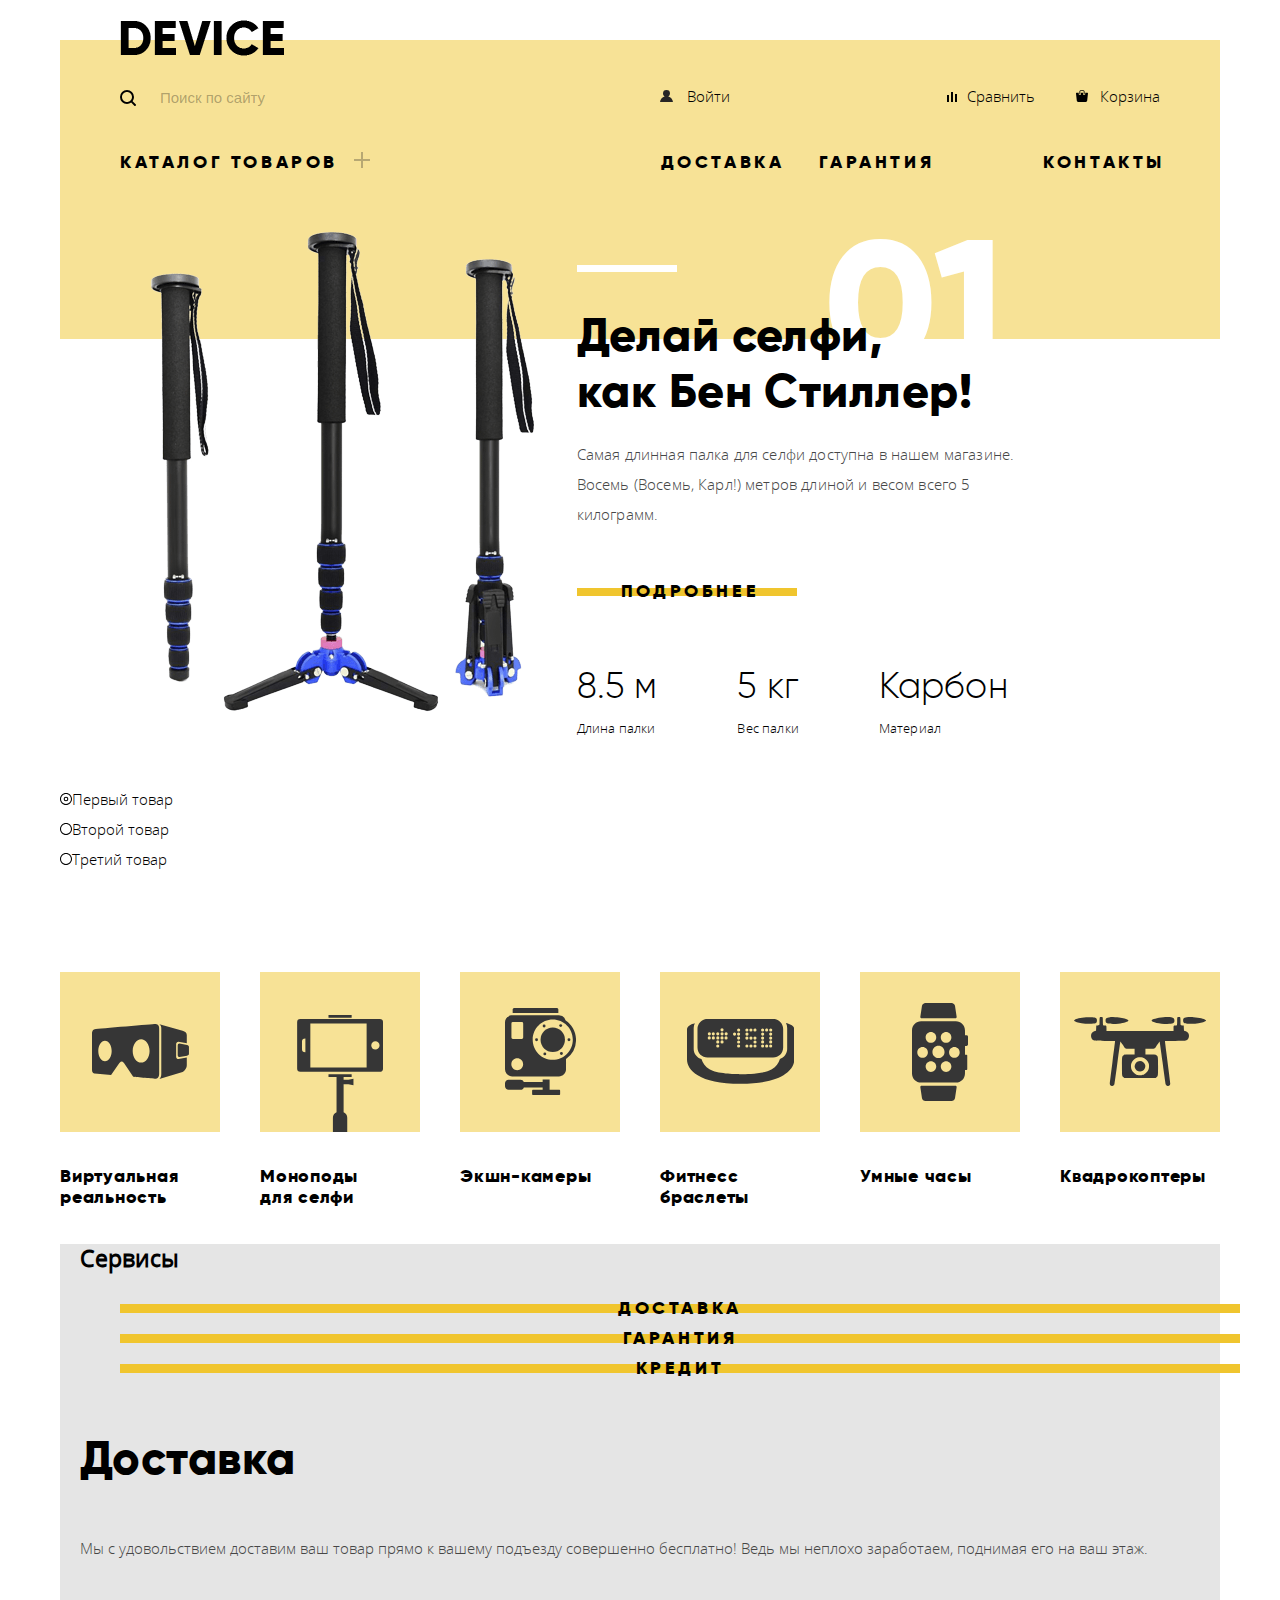
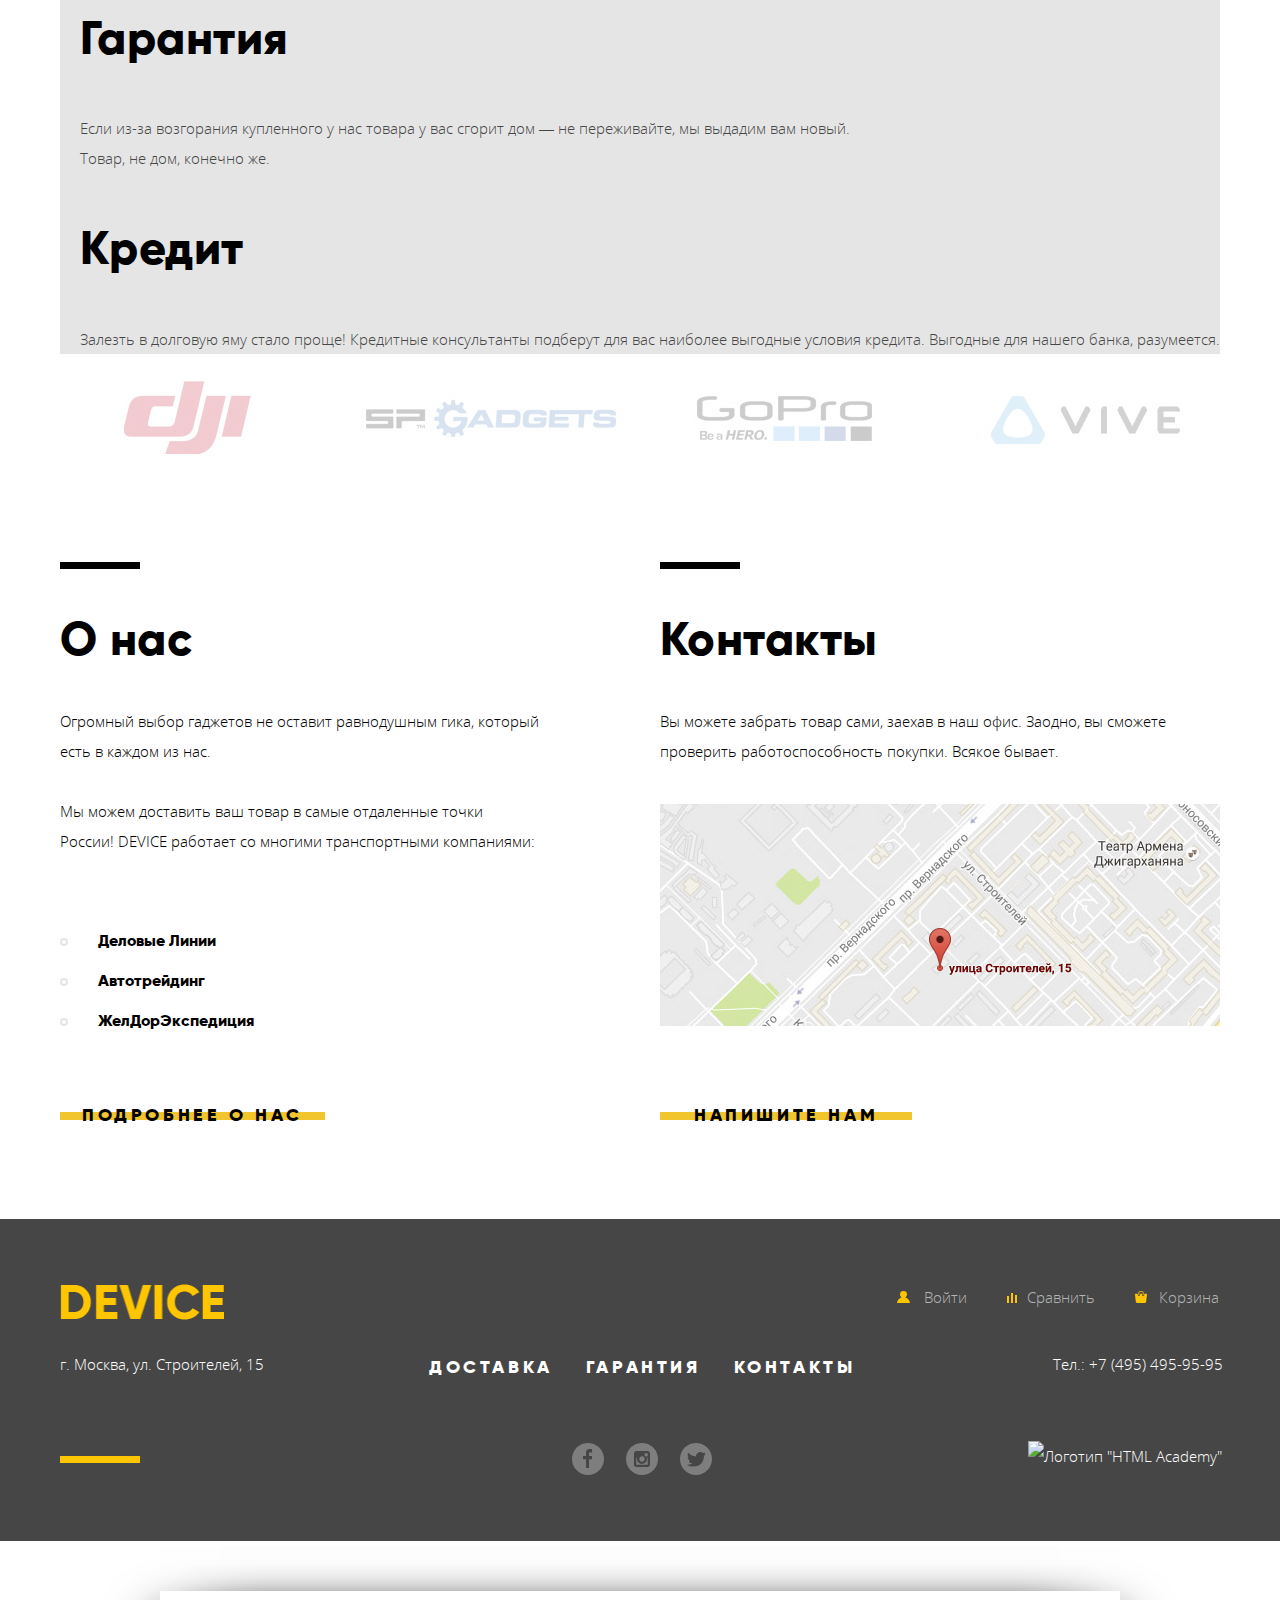
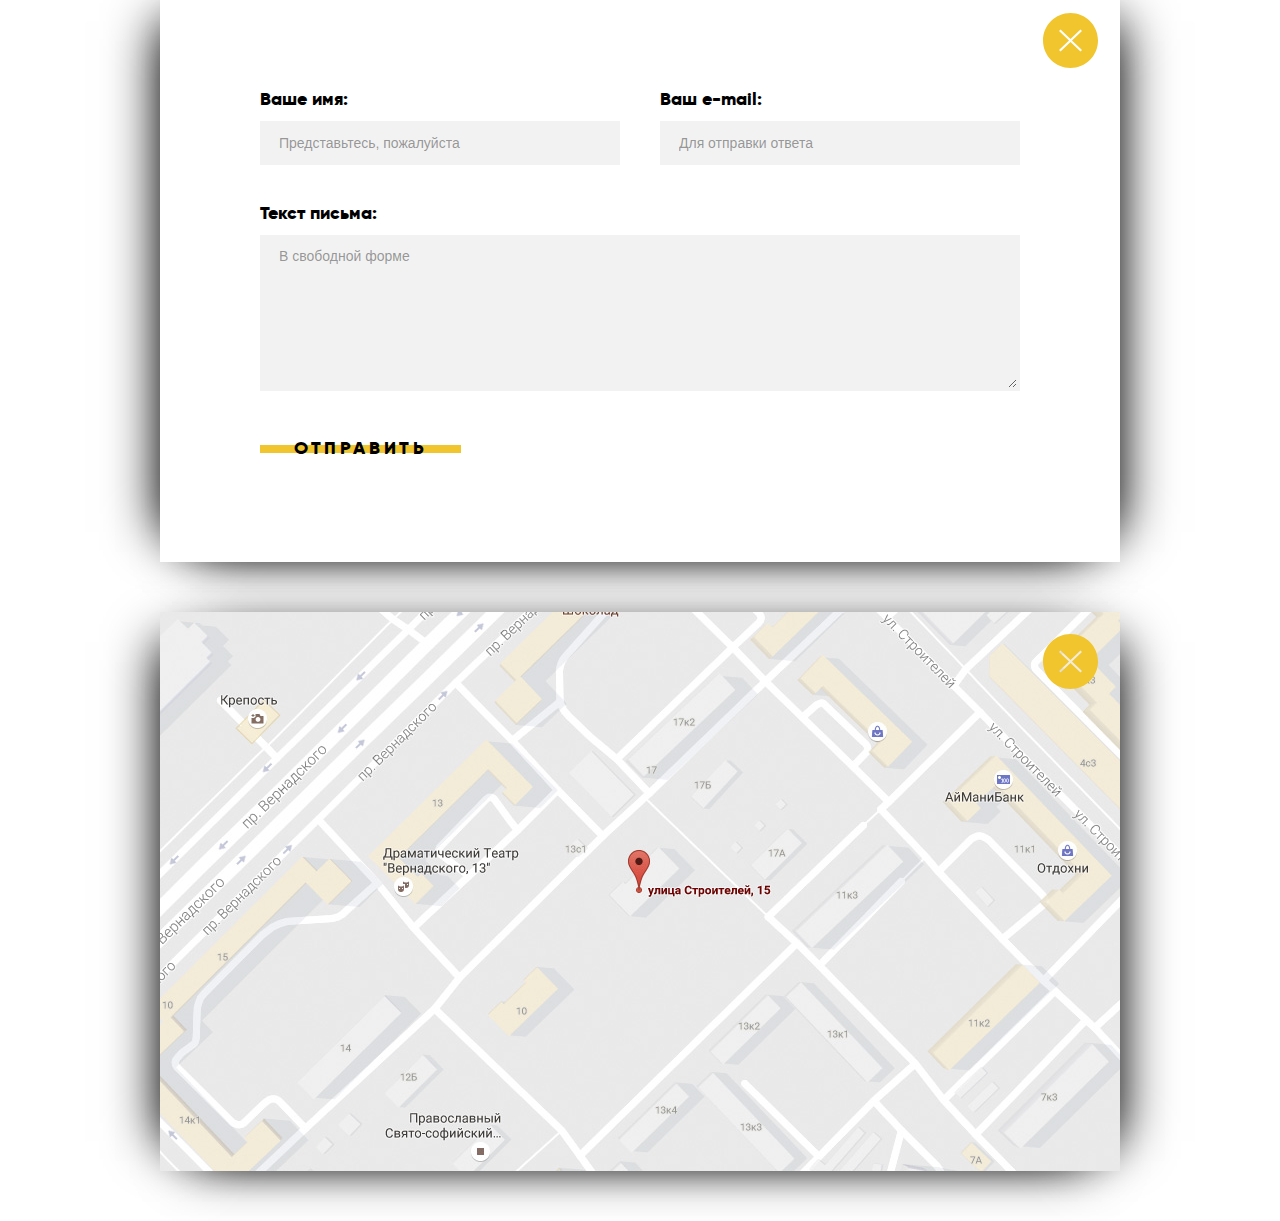
==== index.html @ b7ee0db5 "Мелкие поправки" ====
<!DOCTYPE html>
<html lang="ru">
	<head>
		<meta charset="utf-8">
		<title>Девайс</title>
		<!-- Подключил на время локально в файле css -->

		<!-- <link href="https://fonts.googleapis.com/css?family=Open+Sans:300,400&amp;subset=cyrillic" rel="stylesheet"> -->
		<link rel="stylesheet" href="css/normalize.css">
		<link rel="stylesheet" href="css/style.css">
	</head>
	<body>
		<div class="wrapper">
			<header class="main-header">
				<img class="header-logo" src="img/content/main-logo.png" alt="Логотип магазина Device" width="164" height="36">

				<div class="header-navigation">
					<div class="header-upper-part">
						<form class="site-searching-form">
							<label class="visually-hidden" for="site-searching-field">Поиск по сайту</label>
							<input class="site-searching-field" id="site-searching-field" type="text" name="site-searching" placeholder="Поиск по сайту">	

							<button class="site-searching-btn">
								Найти
							</button>			
						</form>

						<ul class="header-user-navigation">
							<li><a class="log-in" href="#">Войти</a></li>
							<li><a class="compare" href="#">Сравнить</a></li>
							<li><a class="basket" href="#">Корзина</a></li>
						</ul>
					</div>

					<nav class="header-lower-part">
						<ul class="header-menu">
							<li>
								<a class="catalog-btn header-menu-item" href="catalog.html">Каталог товаров</a>

								<div class="header-menu-dropdown">
									<ul>
										<li><a href="#">Виртуальная реальность</a></li>
										<li><a href="catalog.html">Моноподы для селфи</a></li>
										<li><a href="#">Экшн-камеры</a></li>
									</ul>

									<ul>
										<li><a href="#">Фитнес-браслеты</a></li>
										<li><a href="#">Умные часы</a></li>
									</ul>

									<ul>
										<li><a href="#">Квадрокоптеры</a></li>
									</ul>
								</div>
							</li>
							<li class="header-menu-item"><a href="#">Доставка</a></li>
							<li class="header-menu-item"><a href="#">Гарантия</a></li>
							<li class="header-menu-item"><a href="#">Контакты</a></li>
						</ul>
					</nav>						
				</div>
			</header>
		</div>


		<div class="wrapper">
			<main>
				<h1 class="page-title visually-hidden">Интернет-магазин Девайс</h1>

				<section class="recomendation">
					<h2 class="visually-hidden">Рекомендации</h2>
					<div class="slider">
						<input class="visually-hidden" id="slide1" type="radio" name="slide-selector" checked>
						<input class="visually-hidden" id="slide2" type="radio" name="slide-selector">
						<input class="visually-hidden" id="slide3" type="radio" name="slide-selector">

						<ul class="slider-list">
							<li class="slider-item slide1">
								<div class="slider-item-section">
									<img class="slide1-img" src="img/content/slider-1.png" alt="Очень большая селфи-палка" width="384" height="486">
								</div>

								<div class="slider-item-section">
									<div class="slider-num">01</div>

									<h3 class="visually-hidden">Очень большая селфи-палка</h3>

									<div class="slider-item-slogan white-stripe">Делай селфи,<br>
									как Бен Стиллер!</div>

									<section class="slider-description">
										<h4 class="visually-hidden">Описание товара</h4>

										<p>Самая длинная палка для селфи доступна в нашем магазине.<br>Восемь (Восемь, Карл!) метров длиной и весом всего 5 килограмм.</p>
									</section>

									<a class="btn more-information-btn" href="#"><span>Подробнее</span></a>

									<ul class="slider-item-features">
										<li class="slider-item-features-item">
											<span class="feature-value">8.5 м</span>
											<span class="feature-name">Длина палки</span>
										</li>

										<li class="slider-item-features-item">
											<span class="feature-value">5 кг</span>
											<span class="feature-name">Вес палки</span>						
										</li>

										<li class="slider-item-features-item">
											<span class="feature-value">Карбон</span>
											<span class="feature-name">Материал</span>					
										</li>
									</ul>
								</div>
							</li>

							<li class="slider-item slide2">
								<div class="slider-item-section">
									<img class="slide2-img" src="img/content/slider-2.png" alt="Умные часы" width="345" height="485">
								</div>

								<div class="slider-item-section">
									<div class="slider-num">02</div>

									<h3 class="visually-hidden">Умные часы</h3>

									<div class="slider-item-slogan white-stripe">
										Худеем<br>правильно!
									</div>

									<section class="slider-description">
										<h4 class="visually-hidden">Описание товара</h4>

										<p>Мотивирующие фитнес-браслеты помогут найти в себе силы не пропускать занятия и соблюдать диету.</p>
									</section>

									<a class="btn more-information-btn" href="#"><span>Подробнее</span></a>

									<ul class="slider-item-features">
										<li class="slider-item-features-item">
											<span class="feature-value">48 часов</span>
											<span class="feature-name">Без подзарядки</span>
										</li>
									</ul>
								</div>
							</li>

							<li class="slider-item slide3">
								<div class="slider-item-section">
									<img class="slide3-img" src="img/content/slider-3.png" alt="Коптер" width="526" height="334">
								</div>

								<div class="slider-item-section">
									<div class="slider-num">03</div>

									<h3 class="visually-hidden">Коптер</h3>

									<div class="slider-item-slogan white-stripe">
										Порхает как бабочка,<br>
										жалит как пчела!
									</div>

									<section class="slider-description">
										<h4 class="visually-hidden">Описание товара</h4>

										<p>Этот обычный, на первый взгляд, квадрокоптер оснащен мощным лазером, замаскированным под стандартную камеру.</p>
									</section>

									<a class="btn more-information-btn" href="#"><span>Подробнее</span></a>

									<ul class="slider-item-features">
										<li class="slider-item-features-item">
											<span class="feature-value">800 м</span>
											<span class="feature-name">Дальность полёта</span>
										</li>

										<li class="slider-item-features-item">
											<span class="feature-value">50 м</span>
											<span class="feature-name">Радиус поражения</span>
										</li>
									</ul>
								</div>
							</li>
						</ul>

						<ul class="slider-controls">
							<li>
								<label class="slide-btn slide1-btn" for="slide1">Первый товар</label>
							</li>

							<li>
								<label class="slide-btn slide2-btn" for="slide2">Второй товар</label>
							</li>

							<li>
								<label class="slide-btn slide3-btn" for="slide3">Третий товар</label>
							</li>
						</ul>
					</div>
				</section>

				<section class="goods-categories">
					<h2 class="visually-hidden">Популярные категории товаров</h2>

					<ul class="goods-categories-list">
						<li class="goods-categories-item">
							<a href="#">
								<h3 class="goods-categories-title">Виртуальная реальность</h3>
							</a>						
						</li>

						<li class="goods-categories-item">
							<a href="#">
								<h3 class="goods-categories-title">Моноподы<br> для селфи</h3>
							</a>
						</li>

						<li class="goods-categories-item">
							<a href="#">
								<h3 class="goods-categories-title">Экшн-камеры</h3>
							</a>
						</li>

						<li class="goods-categories-item">
							<a href="#">
								<h3 class="goods-categories-title">Фитнесc браслеты</h3>
							</a>						
						</li>

						<li class="goods-categories-item">
							<a href="#">
								<h3 class="goods-categories-title">Умные часы</h3>
							</a>						
						</li>

						<li class="goods-categories-item">
							<a href="#">
								<h3 class="goods-categories-title">Квадрокоптеры</h3>
							</a>
						</li>
					</ul>
				</section>

				<section class="service-tabs">
					<div class="wrapper">
						<h2 class="visibility-hidden">Сервисы</h2>

						<div class="service-tabs-item">
							<ul class="services-list">
								<li class="services-item">
									<button class="services-btn" type="button">
										<span>Доставка</span>
									</button>
								</li>

								<li class="services-item">
									<button class="services-btn" type="button">
										<span>Гарантия</span>
									</button>
								</li>

								<li class="services-item">
									<button class="services-btn" type="button">
										<span>Кредит</span>
									</button>
								</li>
							</ul>
						</div>

						<div class="service-tabs-item">
							<section class="service-delivering">
								<h3 class="service-title">Доставка</h3>

								<div class="services-description">
									<p>Мы с удовольствием доставим ваш товар прямо к вашему подъезду совершенно бесплатно! Ведь мы неплохо заработаем, поднимая его на ваш этаж.</p>
								</div>						
							</section>

							<section class="service-delivering">
								<h3 class="service-title">Гарантия</h3>

								<div class="services-description">
									<p>Если из-за возгорания купленного у нас товара у вас сгорит дом — не переживайте, мы выдадим вам новый.<br>Товар, не дом, конечно же.</p>
								</div>						
							</section>

							<section class="service-delivering">
								<h3 class="service-title">Кредит</h3>

								<p class="services-description">
									Залезть в долговую яму стало проще! Кредитные консультанты подберут для вас наиболее выгодные условия кредита. Выгодные для нашего банка, разумеется.
								</p>
							</section>
						</div>
					</div>
				</section>

				<section class="logotypes">
					<h2 class="visually-hidden">Логотипы</h2>

					<ul class="logotypes-list">
						<li class="logotypes-item">
							<img src="img/content/logo-1.jpg" alt="Логотип компании 'DJI'" width="260" height="100">
						</li>

						<li class="logotypes-item">
							<img src="img/content/logo-2.jpg" alt="Логотип компании 'SP Gadgets'" width="260" height="100">
						</li>

						<li class="logotypes-item">
							<img src="img/content/logo-3.jpg" alt="Логотип компании 'GoPro'" width="260" height="100">
						</li>

						<li class="logotypes-item">
							<img src="img/content/logo-4.jpg" alt="Логотип компании 'Vive'" width="260" height="100">
						</li>
					</ul>
				</section>

				<div class="information-section-wrapper">
					<section class="about-us">
						<h2>О нас</h2>

						<div class="information-section-description about-us-description">
							<p>Огромный выбор гаджетов не оставит равнодушным гика, который есть в каждом из нас.</p>

							<p>Мы можем доставить ваш товар в самые отдаленные точки России! DEVICE работает со многими транспортными компаниями:</p>
						</div>

						<ul class="fellows">
							<li>Деловые Линии</li>
							<li>Автотрейдинг</li>
							<li>ЖелДорЭкспедиция</li>
						</ul>

						<a href="#" class="btn about-us-btn"><span>Подробнее о нас</span></a>
					</section>

					<section class="contacts">
						<h2>Контакты</h2>

						<div class="information-section-description contacts-description">
							<p>Вы можете забрать товар сами, заехав в наш офис. Заодно, вы сможете проверить работоспособность покупки. Всякое бывает.</p>
						</div>

						<button class="map-btn" type="button"><img src="img/content/small-map.jpg" alt="Расположение офиса &#34;Девайс&#34; на карте: улица строителей, 15" width="560" height="222"></button>

						<button class="btn write-us-btn" type="button"><span>Напишите нам</span></button>
					</section>
				</div>					
			</main>
		</div>

		<footer class="main-footer">
			<div class="wrapper">
				<div class="main-footer-wrapper">
					<div class="footer-item">
						<img class="footer-logo" src="img/content/footer-logo.png" alt="Логотип магазина Device" width="164" height="36">

						<address class="footer-address">г. Москва, ул. Строителей, 15</address>
					</div>

					<div class="footer-item">
						<ul class="footer-services-list">
							<li class="footer-services-item">
								<a href="#">Доставка</a>
							</li>

							<li class="footer-services-item">
								<a href="#">Гарантия</a>
							</li>

							<li class="footer-services-item">
								<a href="#">Контакты</a>
							</li>
						</ul>

						<ul class="social-icons-list">
							<li class="social-icons-item">
								<a class="social-icon fb-icon" href="#"><span class="visually-hidden">facebook</span></a>								
							</li>

							<li class="social-icons-item">
								<a class="social-icon inst-icon" href="#"><span class="visually-hidden">Instagram</span></a>
							</li>

							<li class="social-icons-item">
								<a class="social-icon tw-icon" href="#"><span class="visually-hidden">Twitter</span></a>
							</li>
						</ul>		
					</div>

					<div class="footer-item">
						<ul class="footer-user-navigation">
							<li><a class="log-in-footer" href="#">Войти</a></li>
							<li><a class="compare-footer" href="#">Сравнить</a></li>
							<li><a class="basket-footer" href="#">Корзина</a></li>
						</ul>

						<div class="footer-phone-number">
							Тел.: <a href="tel:+74954959595">+7 (495) 495-95-95</a>
						</div>

						<div class="academy-logo-container">
							<a class="academy-logo" href="https://htmlacademy.ru/intensive/htmlcss" target="_blank"><img src="img/content/logo-html.svg" alt="Логотип &#34;HTML Academy&#34;"></a>
						</div>
					</div>
				</div>					
			</div>
		</footer>

		<div class="modal-write-us">
			<h2 class="visually-hidden">Форма обратной связи</h2>

			<form class="write-us-form" action="#" method="post">
				<div class="form-row">
					<div class="form-item">
						<label for="name-field">Ваше имя:</label>
						<input id="name-field" type="text" name="name" placeholder="Представьтесь, пожалуйста">
					</div>

					<div class="form-item">
						<label for="email-field">Ваш e-mail:</label>
						<input id="email-field" type="email" name="email" placeholder="Для отправки ответа" required>
					</div>
				</div>
					
				<div class="form-row form-item">
					<label for="lettet-text-field">Текст письма:</label>
					<textarea id="lettet-text-field" name="text" required placeholder="В свободной форме"></textarea>
				</div>
					
				<div class="form-row">
					<button class="btn write-us-btn" type="submit"><span>Отправить</span></button>
				</div>								
			</form>

			<button class="modal-close" type="button"><span class="visually-hidden">close</span></button>
		</div>

		<div class="modal-map">
			<h2 class="visually-hidden">Карта</h2>
			<img src="img/content/big-map.jpg" alt="Адрес расположения офиса &#34;Девайс&#34;: улица Строителей, 15." width="960" height="559">
			<button class="modal-close" type="button"><span class="visually-hidden">close</span></button>
		</div>
	</body>
</html>
---- css/style.css ----
@font-face {
	font-family: Gilroy;
	font-style: normal;
	font-weight: 800;
	src: local("Gilroy"),
		 url(../fonts/gilroyextrabold.woff) format("woff"),
		 url(../fonts/gilroyextrabold.woff2) format("woff2");
}

@font-face {
	font-family: Gilroy;
	font-style: normal;
	font-weight: 100;
	src: local("Gilroy"),
		 url(../fonts/gilroylight.woff) format("woff"),
		 url(../fonts/gilroylight.woff2) format("woff2");
}

/*Подключил, пока на море, из за плохого интернета*/

@font-face {
	font-family: "Open Sans";
	font-style: normal;
	font-weight: 100;
	src: local("Open Sans"),
		 url(../fonts/opensanslight.woff) format("woff"),
		 url(../fonts/opensanslight.woff2) format("woff2");
}

@font-face {
	font-family: "Open Sans";
	font-style: normal;
	font-weight: 400;
	src: local("Open Sans"),
		 url(../fonts/opensans.woff) format("woff"),
		 url(../fonts/opensans.woff2) format("woff2");
}

*, *::before, *::after {
	box-sizing: inherit;
}

html {
	box-sizing: border-box;
}

body {
	font-size: 15px;
	line-height: 30px;
	color: #000;
	background-color: #fff;
	font-family: "Open Sans", sans-serif;
	font-weight: 100;
}

img {
	max-width: 100%;
	height: auto;
}

a {
	color: inherit;
	text-decoration: none;
}

.visually-hidden {
	position: absolute;
	overflow: hidden;
	clip: rect(0 0 0 0);
	height: 1px;
	width: 1px;
	margin: -1px;
	padding: 0;
	border: 0;
}

.wrapper {
	width: 1200px;
	padding: 0 20px;
	margin: 0 auto;
}

.heading-wrapper {
	width: 1200px;
	padding: 0 80px;
	margin: 0 auto;
}

.main-header {
	position: relative;
	padding: 0 60px;
	line-height: 36px;
	margin-bottom: 60px;
	background-color: #f7e296;
	padding-bottom: 165px;
	margin-top: 40px;
}

.inner-page-header {
	padding-bottom: 50px;
	margin-bottom: 48px;
}

.header-logo {
	margin-bottom: 10px;
	margin-top: -20px;
}

.header-upper-part {
	display: flex;
	margin-bottom: 32px;
}

.logo:hover,
.header-menu a:hover,
.footer-services-list a:hover {
	opacity: 0.6;
}

.logo:active,
.header-menu a:active,
.footer-services-list a:active {
	opacity: 0.3;
}


.header-user-navigation .log-out {
	opacity: 0.3;
}

.site-searching-form {
	display: flex;
}

.site-searching-field {
	background-color: transparent;
	background-image: url(../img/search.svg);
	background-repeat: no-repeat;
	background-position: 0 50%;
	border: none;
	border-bottom: 2px solid transparent;
	width: 356px;
	padding-left: 40px;
	line-height: 36px;
}

.site-searching-field::placeholder {
	color: rgba(0, 0, 0, 0.3);
}

.site-searching-field:hover::placeholder {
	color: rgba(0, 0, 0, 0.6);
}

.site-searching-field:focus {
	border-bottom-color: #000;
	outline: none;
}

.site-searching-field:focus::placeholder {
	color: rgba(0, 0, 0, 1);
}

.site-searching-btn {
	background-color: transparent;
	color: #000;
	border: 2px solid #000;
	outline: none;
	line-height: 36px;
	visibility: hidden;
}

.site-searching-field:focus + .site-searching-btn {
	visibility: visible;
}

.site-searching-btn:hover,
.site-searching-btn:focus {
	background-color: #000;
	color: #fff;
}

.site-searching-btn:active {
	color: rgba(255, 255, 255, 0.3);
}

.header-user-navigation {
	display: flex;
	justify-content: flex-end;
	margin: 0;
	padding: 0;
	width: 100%;
	list-style: none;
}

.header-user-navigation li:nth-last-of-type(1) {
	margin-left: 41px;
}

.header-user-navigation li:nth-last-of-type(2) {
	margin-left: auto;
}

.header-user-navigation li:nth-of-type(1) {
	margin-left: 125px;
}

.log-in::before,
.user-profile::before {
	content: url(../img/user.svg);
	margin-right: 14px;
}

.log-out {
	margin-left: 20px;
}

.compare::before {
	content: url(../img/compare.svg);
	margin-right: 10px;
}

.basket::before {
	content: url(../img/cart.svg);
	margin-right: 12px;
}

.header-user-navigation a:hover {
	color: rgba(0, 0, 0, 0.6);
}

.header-user-navigation a:active {
	color: rgba(0, 0, 0, 0.3);
}

.header-user-navigation a:hover::before {
	opacity: 0.8;
}

.header-user-navigation a:active::before {
	opacity: 0.3;
}

.header-menu {
	display: flex;
	font-family: Gilroy, sans-serif;
	font-size: 18px;
	font-weight: 800;
	line-height: 1.2;
	margin: 0;
	padding: 0;
	list-style: none;
}

.header-menu-item {
	text-transform: uppercase;
	letter-spacing: 0.2em;
}

.header-menu-item:hover {
	color: rgba(0, 0, 0, 0.6);
}

.header-menu-item:active {
	color: rgba(0, 0, 0, 0.3);
}

.white-stripe::before {
	content: "";
	display: block;
	position: absolute;
	width: 100px;
	height: 7px;
	background-color: #fff;
	top: -42px;
}

.catalog-btn::after {
	display: inline-block;
	content: url(../img/plus.svg);
	margin-left: 16px;
	opacity: 0.3;
}

.header-menu-dropdown {
	position: absolute;
    padding-top: 23px;
    padding-bottom: 35px;
    left: 0;
    right: 0;
	z-index: 1;
	display: flex;
	font-family: "Open Sans", sans-serif;
	font-size: 15px;
	line-height: 36px;
	letter-spacing: 0.01em;
	font-weight: 100;
	visibility: hidden;
	opacity: 0;
	transition: .5s;
	background-color: #f7e296;
	padding-left: 60px;
}

.header-menu li:hover > .header-menu-dropdown {
	visibility: visible;
	opacity: 1;
	transition: .5s;
}

.header-menu-dropdown:hover {
	visibility: visible;
}

.header-menu-dropdown ul {
	list-style: none;
	padding: 0;
	margin: 0;
}

.header-menu-dropdown ul {
	max-width: 200px;
	margin-right: 60px;
}

.header-menu > li:nth-last-of-type(1) {
	margin-left: 109px;
	margin-right: -5px;
}

.header-menu > li:nth-last-of-type(2) {
	margin-left: 35px;
}

.header-menu > li:nth-last-of-type(3) {
	margin-left: auto;
}

.page-title {
	font-family: Gilroy, sans-serif;
	font-weight: 800;
	font-size: 47px;
	letter-spacing: 0.01em;
	margin-bottom: 26px;
}

.breadcrumbs {
	display: flex;
	list-style: none;
	padding: 0;
	margin: 0;
	font-size: 14px;
	line-height: 36px;
	color: #000;
}

.breadcrumbs li:nth-of-type(n+2) {
	margin-left: 15px;
}

.breadcrumbs li:nth-of-type(n+2)::before {
	content: url(../img/nav-arrow.svg);
	margin-right: 20px;
}

.breadcrumbs a {
	color: rgba(0, 0, 0, 0.3);
}

.breadcrumbs-current {	
	color: rgba(0, 0, 0, 0.3);
}

.breadcrumbs a:hover {
	color: rgba(0, 0, 0, 0.6);
}

.breadcrumbs a:active {
	color: rgba(0, 0, 0, 0.1);
}

.slider-list {
	position: relative;
	height: 550px;
	list-style: none;
	padding: 0;
	margin: 0;
	margin-top: -165px;
}

.slider-item {
	display: flex;
	position: absolute;
	opacity: 0;
}

.slider-controls {
	list-style: none;
	padding: 0;
	margin: 0;
}

.slide-btn {
	cursor: pointer;
}

.slide-btn::before {
	content: "";
	display: inline-block;
	width: 12px;
	height: 12px;
	background-image: url(../img/slider-button-empty.svg);
	background-repeat: no-repeat;
	background-size: 100%;
}

#slide1:checked ~ .slider-controls .slide1-btn::before,
#slide2:checked ~ .slider-controls .slide2-btn::before,
#slide3:checked ~ .slider-controls .slide3-btn::before {
	background-image: url(../img/slider-button.svg);	
}


#slide1:checked ~ .slider-list .slide1,
#slide2:checked ~ .slider-list .slide2,
#slide3:checked ~ .slider-list .slide3 {
	opacity: 1;
}

.slider-item-section {
	width: 50%;
}

.slider-item-section:last-child {
	position: relative;
	padding: 0 20px;
}

.slide1-img {
	margin-top: -6px;
	margin-left: 90px;
}

.slide2-img {
	margin-top: 6px;
	margin-left: 120px;
}

.slide3-img {
	margin-top: 60px;
	margin-left: 32px;
}

.slider-num {
	position: absolute;
	top: -20px;
	right: 48px;
	font-family: Gilroy, sans-serif;
	font-size: 179.2px;
	color: #fff;
	font-weight: 800;
	line-height: 179.2px;
}

.slider-item-slogan {
	position: relative;
	font-family: Gilroy, sans-serif;
	font-size: 47px;
	font-weight: 800;
	line-height: 1.2;
	letter-spacing: 0.01em;
	margin-top: 73px;
	margin-bottom: 20px;
}

.slider-description {
	color: #464646;
	letter-spacing: 0.01em;
	margin-bottom: 40px;
}

.btn {
	position: relative;
	display: inline-block;
	font-family: Gilroy, sans-serif;
	font-weight: 800;
	font-size: 18px;
	/*width: 100%;*/
	line-height: 1.2;
	letter-spacing: 0.2em;
	text-transform: uppercase;
 	padding: 12px 44px;

 	border: none;
 	background-color: transparent;
 	outline: none;
}

.btn span {
	position: relative;
	z-index: 1;
}

.btn::before {
	content: " ";
	position: absolute;
	left: 0;
	right: 0;
	top: 19px;
	bottom: 19px;
	background-color: #f0c52e;
	transition: all 0.5s;
}

.btn:hover::before,
.btn:focus::before {
	top: 0;
	bottom: 0;
	transition: all 0.5s;
}

.btn:active {
	color: rgba(0, 0, 0, 0.3);
}

.more-information-btn {
	margin-bottom: 50px;
	width: 220px;
}

.slider-item-features {
	display: flex;
	list-style: none;
	margin-top: 70px;
	padding: 0;
	margin: 0;
}

.slider-item-features-item {
	display: flex;
	flex-direction: column;
	letter-spacing: 0.01em;
	margin-right: 80px;
}

.slide3 .slider-item-features-item {
	margin-right: 45px;
}

.slider-item-features-item:last-child {
	margin-right: 0;
}

.feature-value {
	font-family: Gilroy, sans-serif;
	font-size: 36px;
	line-height: 1.2;
	margin-bottom: 10px;
}

.feature-name {
	font-size: 13px;
	line-height: 20px;
}

.goods-categories-list {
	display: flex;
	justify-content: space-between;
	list-style: none;
	padding: 0;
	margin: 0;
	margin-top: 98px;
	font-family: Gilroy, sans-serif;
	line-height: 1.2;
	font-weight: 800;

}

.goods-categories-item {
	position: relative;
	width: 160px;
	letter-spacing: 0.05em;
}

.goods-categories-item a {
	display: block;
}

.goods-categories-item:nth-child(1) a::before {background-image: url(../img/popular-1.svg);}
.goods-categories-item:nth-child(2) a::before {background-image: url(../img/popular-2.svg);}
.goods-categories-item:nth-child(3) a::before {background-image: url(../img/popular-3.svg);}
.goods-categories-item:nth-child(4) a::before {background-image: url(../img/popular-4.svg);}
.goods-categories-item:nth-child(5) a::before {background-image: url(../img/popular-5.svg);}
.goods-categories-item:nth-child(6) a::before {background-image: url(../img/popular-6.svg);}

.goods-categories-item a::before {
	content: "";
	display: block;
	width: 160px;
	height: 160px;
	background-color: rgba(240, 197, 46, 0.5);
	cursor: pointer;
	background-repeat: no-repeat;
	background-position: 50% 50%;
	margin-bottom: 34px;
}

.goods-categories-item:nth-child(2) a::before {
	background-position: 50% 100%;	
}

.goods-categories-item:hover a::before {	
	background-color: rgba(240, 197, 46, 1);
}

.goods-categories-item a::after {
	content: "";
	position: absolute;
	top: 0;
	left: 0;
	z-index: 1;
	display: none;
	width: 160px;
	height: 160px;
	background-color: rgba(240, 197, 46, 0.7);
}

.goods-categories-item:active a::after {
	display: block;
}

.goods-categories-item:active h3 {
	color: rgba(0, 0, 0, 0.3);
}

.service-tabs {
	background-color: #e5e5e5;
}

.services-description {
	color: #464646;
}

.services-list {
	list-style: none;
}

.services-btn {
	position: relative;
	font-family: Gilroy, sans-serif;
	font-weight: 800;
	font-size: 18px;
	width: 100%;
	line-height: 1.2;
	letter-spacing: 0.2em;
	text-transform: uppercase;

 	border: none;
 	background: none;
}

.services-btn span {
	position: relative;
	z-index: 1;
}

.services-btn::before {
	content: " ";
	position: absolute;
	left: 0;
	right: 0;
	top: 7px;
	bottom: 7px;
	background-color: #f0c52e;
	transition: all 0.5s;
}

.services-btn:hover::before {
	top: 0;
	bottom: 0;
	transition: all 0.5s;
}

.services-btn:active {
	color: rgba(0, 0, 0, 0.3);
}

.services-btn:active::before,
.services-btn:focus::before {
	background-color: black;
	top: 0;
	bottom: 0;
}

.services-btn:focus {
	color: #f7e184;
	outline: none;
}

.service-title,
.about-us h2,
.contacts h2 {
	font-family: Gilroy, sans-serif;
	font-weight: 800;
	font-size: 47px;
	line-height: 1.2;
	letter-spacing: 0.01em;
}

.logotypes-list {
	display: flex;
	justify-content: space-between;
	list-style: none;
	padding: 0;
	margin: 0;
	margin-bottom: 94px;
}

.logotypes-item img {
	opacity: 0.2;
}

.logotypes-item img:hover {
	opacity: 1;
}

.information-section-wrapper {
	display: flex;
	margin-bottom: 80px;
}

.information-section-wrapper h2::before {
	content: "";
	display: block;
	position: absolute;
	top: -10px;
	width: 80px;
	height: 7px;
	background-color: #000;
}

.about-us,
.contacts {
	position: relative;
	width: 50%;
}

.about-us {
	padding-right: 100px;
}

.information-section-description p:nth-of-type(n+2) {
	margin-top: 30px;
}

.about-us-description {
	margin-bottom: 65px;
}

.fellows {
	list-style: none;
	font-family: Gilroy, sans-serif;
	font-weight: 800;
	font-size: 16px;
	line-height: 40px;
	padding: 0;
	margin: 0;
	margin-bottom: 52px;
}

.fellows li::before {
	content: "";
	display: inline-block;
	width: 8px;
	height: 8px;
	border: 2px solid #e5e5e5;
	border-radius: 50%;
	margin-right: 30px;
}

.about-us-btn {
	padding-right: 22px;
	padding-left: 22px;
}

.contacts {
	padding-left: 20px;
}

.contacts-description {
	margin-bottom: 38px;
}

.map-btn {
	border: none;
	padding: 0;
	width: 560px;
	height: 222px;
	margin-bottom: 67px;
}

.write-us-btn {
	padding-left: 34px;
	padding-right: 34px;
}

.catalog-wrapper {
	display: flex;
}

.filters {
	width: 268px;
	flex-grow: 1;
	/*margin-left: auto;*/
}

.goods {
	width: 832px;
	flex-grow: 1;
	/*margin-right: auto;*/
}

.catalog-section-name {
	font-family: Gilroy, sans-serif;
	font-weight: 800;
	font-size: 16px;
	line-height: 1.2;
	letter-spacing: 0.2em;
	text-transform: uppercase;
}

.filters-heading-wrapper {
	display: flex;
	background-color: #dbdbdb;
}

.filters h2 {
	margin-left: auto;
}

.filters-form {
	background-color: #eeeeee;
}

.filters-form legend {
	font-family: Gilroy, sans-serif;
	font-weight: 800;
	font-size: 18px;
	line-height: 1.2;	
}

.filters-form ul {
	list-style: none;
	padding: 0;
	margin: 0;
	font-size: 14px;
	line-height: 40px;
}

.range {
	position: relative;
	background-color: #dbdbdb;
	width: 200px;
	height: 2px;
}

.range-button {
	position: absolute;
	height: 22px;
	background-image: url(../img/filter-button.svg);
	background-repeat: no-repeat;
	top: -10px;
}

.range-a {
	width: 50px;
	left: -10px;
}

.range-b {
	width: 70px;
	left: 103px;
}

.range-a::after {
	content: "От 0";
	position: absolute;
    top: 20px;
    left: 5px;
	font-family: Gilroy, sans-serif;
	font-size: 14px;
	line-height: 22.27px;
	font-weight: 100;
	color: rgba(0, 0, 0, 0.2);
}

.range-b::after {
	content: "до 5000";
	position: absolute;
    top: 20px;
    left: -20px;
	font-family: Gilroy, sans-serif;
	font-size: 14px;
	line-height: 22.27px;
	font-weight: 100;
	color: rgba(0, 0, 0, 0.2);
}

.green-stripe {
	content: "";
	display: block;
	position: absolute;
	width: 110px;
	height: 2px;
	background-color: #91c92f;
}

.goods-sorting {
	background-color: #ebebeb;
}

.goods-sorting ul {
	list-style: none;
}

.word-sorter-list {
	font-size: 14px;
	line-height: 18px;
	font-weight: normal;
}

.word-sorter-list label {
	opacity: 0.3;
}

.word-sorter-list label:hover {
	opacity: 0.6;
}

.word-sorter-list :checked + label {
	opacity: 1;
}

.sorting-triangle::before {
	content: "";
	display: inline-block;
	border: 10px solid #000;
	border-left-color: transparent;
	border-right-color: transparent;
	border-left-width: 5px;
	border-right-width: 5px;
}

.triangle-sorter-item:first-of-type .sorting-triangle::before {
	border-top-width: 0;
}

.triangle-sorter-item:last-of-type .sorting-triangle::before {
	border-bottom-width: 0;
}

.triangle-sorter-item label {
	opacity: 0.2;
}

.triangle-sorter-item label:hover {
	opacity: 0.4;
}

.triangle-sorter-item :checked + label {
	opacity: 1;
}

.goods-list {
	list-style: none;
}

.goods-img {
	position: relative;
}

.hovered-item {
	position: absolute;
	top: 0;
	background-color: rgba(238, 238, 238, 0.7);
	width: 360px;
	height: 380px;
	visibility: hidden;
}

.goods-img:hover .hovered-item {
	visibility: visible;
}

.add-to-compare {
	background: transparent;
	border: none;
	font-size: 13px;
	line-height: 36px;
	opacity: 0.5;
	outline: none;
}

.add-to-compare:hover,
.add-to-compare:focus {
	opacity: 1;
}

.add-to-compare:active {
	opacity: 0.2;
}

.goods-info {
	font-family: Gilroy, sans-serif;	
}

.goods-title {
	font-weight: 800;
	font-size: 18px;
	line-height: 1.2;	
}

.goods-price {
	font-weight: 100;
	font-size: 16px;
	line-height: 1.2;
}

.goods-navigation {
	font-family: Gilroy, sans-serif;
	font-weight: 800;
	font-size: 16px;
	line-height: 1.2;
	letter-spacing: 0.2em;
	background-color: #ebebeb;
}

.prev-page:hover,
.next-page:hover {
	background-color: #d9d9d9;
}

.prev-page:active,
.next-page:active {
	background-color: #d9d9d9;
	opacity: 0.3;
}

.pagination-list {
	list-style: none;
}

.pagination-item {
	opacity: 0.3;
}

.pagination-item-current {
	opacity: 1;
}

.main-footer {
	background-color: #464646;
	color: #fff;
}

.main-footer-wrapper {
	display: flex;
	padding-top: 65px;
	padding-bottom: 57px;
}

.footer-logo {
	margin-bottom: 20px;
}

.footer-address {
	font-style: normal;
}

.footer-address::after {
	content: "";
	position: absolute;
	display: block;
	width: 80px;
	height: 7px;
	background-color: #ffc600;
	margin-top: 77px;
}

.footer-item:nth-of-type(1) {
	margin-right: 165px;
}

.footer-item:nth-of-type(2) {
	display: flex;
	flex-direction: column;
	margin-top: 73px;
	margin-right: 42px;
}

.footer-services-list {
	display: flex;
	list-style: none;
	padding: 0;
	margin: 0;
	margin-bottom: 65px;
	font-family: Gilroy, sans-serif;
	font-size: 18px;
	line-height: 1.2;
	letter-spacing: 0.2em;
	font-weight: 800;
	text-transform: uppercase;
}

.footer-services-item {
	margin-right: 33px;
}

.footer-services-item:last-child {
	margin-right: 0;
}

.social-icons-list {
	display: flex;
	justify-content: center;
	list-style: none;
	padding: 0;
	margin: 0;
}

.social-icon {
	opacity: 0.3;
}

.social-icon:hover {
	opacity: 0.6;
}

.social-icon:active {
	opacity: 0.1;
}

.social-icons-item {
	margin-right: 22px;
}

.social-icons-item:last-child {
	margin-right: 0;
}

.social-icons a::before {
	display: block;
	width: 32px;
	height: 32px;
}

.fb-icon::before {
	content: url(../img/fb.svg);
}

.inst-icon::before {
	content: url(../img/inst.svg);
}

.tw-icon::before {
	content: url(../img/twitter.svg);
}

.footer-user-navigation {
	display: flex;
	list-style: none;
	padding: 0;
	margin: 0;
	margin-top: -2px;
	margin-bottom: 37px;
}

.footer-user-navigation li {
	margin-right: 40px;
}

.log-in-footer::before {
	content: url(../img/user-footer.svg);
	margin-right: 14px;
}

.compare-footer::before {
	content: url(../img/compare-footer.svg);
	margin-right: 10px;
}

.basket-footer::before {
	content: url(../img/cart-footer.svg);
	margin-right: 12px;
}

.footer-user-navigation li:last-child {
	margin-right: 0;
}

.footer-user-navigation a {	
	color: rgba(255, 255, 255, 0.6);
}

.footer-user-navigation a:hover {
	color: rgba(255, 255, 255, 1);
}

.footer-user-navigation a:active {
	color: rgba(255, 255, 255, 0.3);
}

.footer-user-navigation a::before {	
	opacity: 1;
}

.footer-user-navigation a:hover::before {
	opacity: 0.6;
}

.footer-user-navigation a:active::before {
	opacity: 0.3;
}

.footer-phone-number {
	text-align: right;
	margin-right: -4px;
	margin-bottom: 62px;
}

.academy-logo-container {
	text-align: right;
	margin-right: -3px;
}

.academy-logo:hover {
	opacity: 0.6;
}

.academy-logo:active {
	opacity: 0.3;
}


.modal-write-us {
	position: relative;
	background-color: #fff;
	/*border: 2px solid yellow;*/
	width: 960px;
	min-height: 553px;
	margin: 50px auto;
	/*margin-left: auto;*/
	/*margin-right: auto;*/
	padding: 99px 100px 90px;
	font-family: Gilroy, sans-serif;
	font-weight: 800;
	font-size: 18px;
	line-height: 18px;
	box-shadow: 
		30px 0 50px -30px #000,
		-30px 0 50px -30px #000,
		0px 20px 50px -30px #000;
}

.write-us-form {
	display: flex;
	flex-direction: column;
}

.write-us-form label {
	margin-bottom: 13px;
	margin-right: auto;
}

.form-row:first-of-type {
	display: flex;
	justify-content: space-between;
	margin-bottom: 39px;
}

.form-row:nth-of-type(2) {
	margin-bottom: 35px;
}

.form-row:first-of-type .form-item:first-of-type {
	margin-right: 40px;
}

.form-item {
	display: flex;
	flex-grow: 1;
	flex-direction: column;
}

.modal-write-us input[type="text"],
.modal-write-us input[type="email"] {
	height: 44px;
}

.modal-write-us textarea {
	height: 156px;
	max-width: 100%;
	padding-top: 10px;
}

.modal-write-us input,
.modal-write-us textarea {
	font-size: 14px;
	background-color: #f2f2f2;
	/*color: rgba(0, 0, 0, 0.4);*/
	padding-left: 16px;
	padding-right: 20px;
	border: 3px solid transparent;
}

.modal-write-us input::placeholder,
.modal-write-us textarea::placeholder {
	color: rgba(0, 0, 0, 0.4);
}

.modal-write-us input:hover,
.modal-write-us textarea:hover {
	background-color: #eaeaea;
}

.modal-write-us input:focus,
.modal-write-us textarea:focus {
	background-color: transparent;
	border: 3px solid #f7e296;
	outline: none;
}

.modal-write-us input:invalid:not(:focus):not(:placeholder-shown),
.modal-write-us textarea:invalid:not(:focus):not(:placeholder-shown) {
	background-color: #f6dada;
}

.modal-map {
	position: relative;
	width: 960px;
	height: 559px;
	margin: 50px auto;
	box-shadow: 
		30px 0 50px -30px #000,
		-30px 0 50px -30px #000,
		0px 20px 50px -30px #000;
}

.modal-close {
	position: absolute;
	top: 22px;
	right: 22px;
	cursor: pointer;
	width: 55px;
	height: 55px;
	border: none;
	background-color: transparent;
	background-image: url(../img/modal-close.svg);
	background-position: 0 0 ;
	background-repeat: no-repeat;
	padding: 0;
	margin: 0;
}
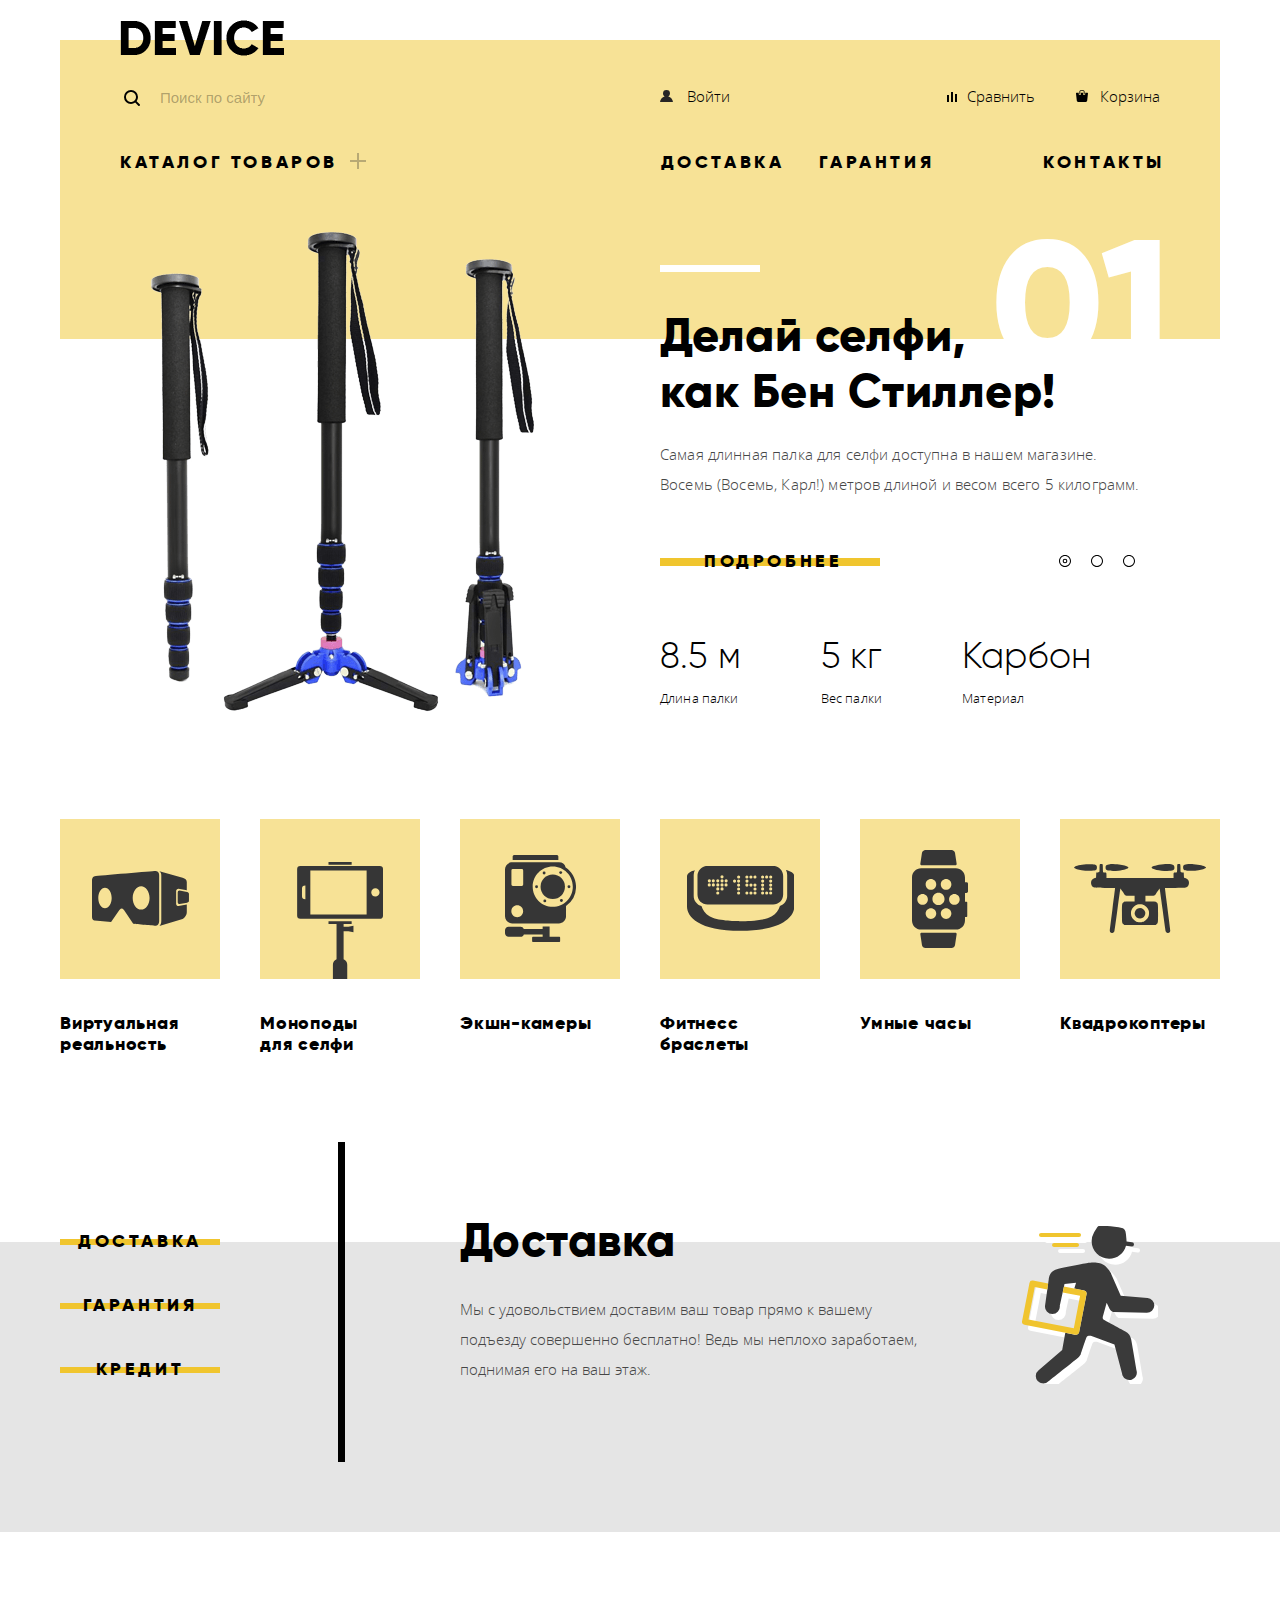
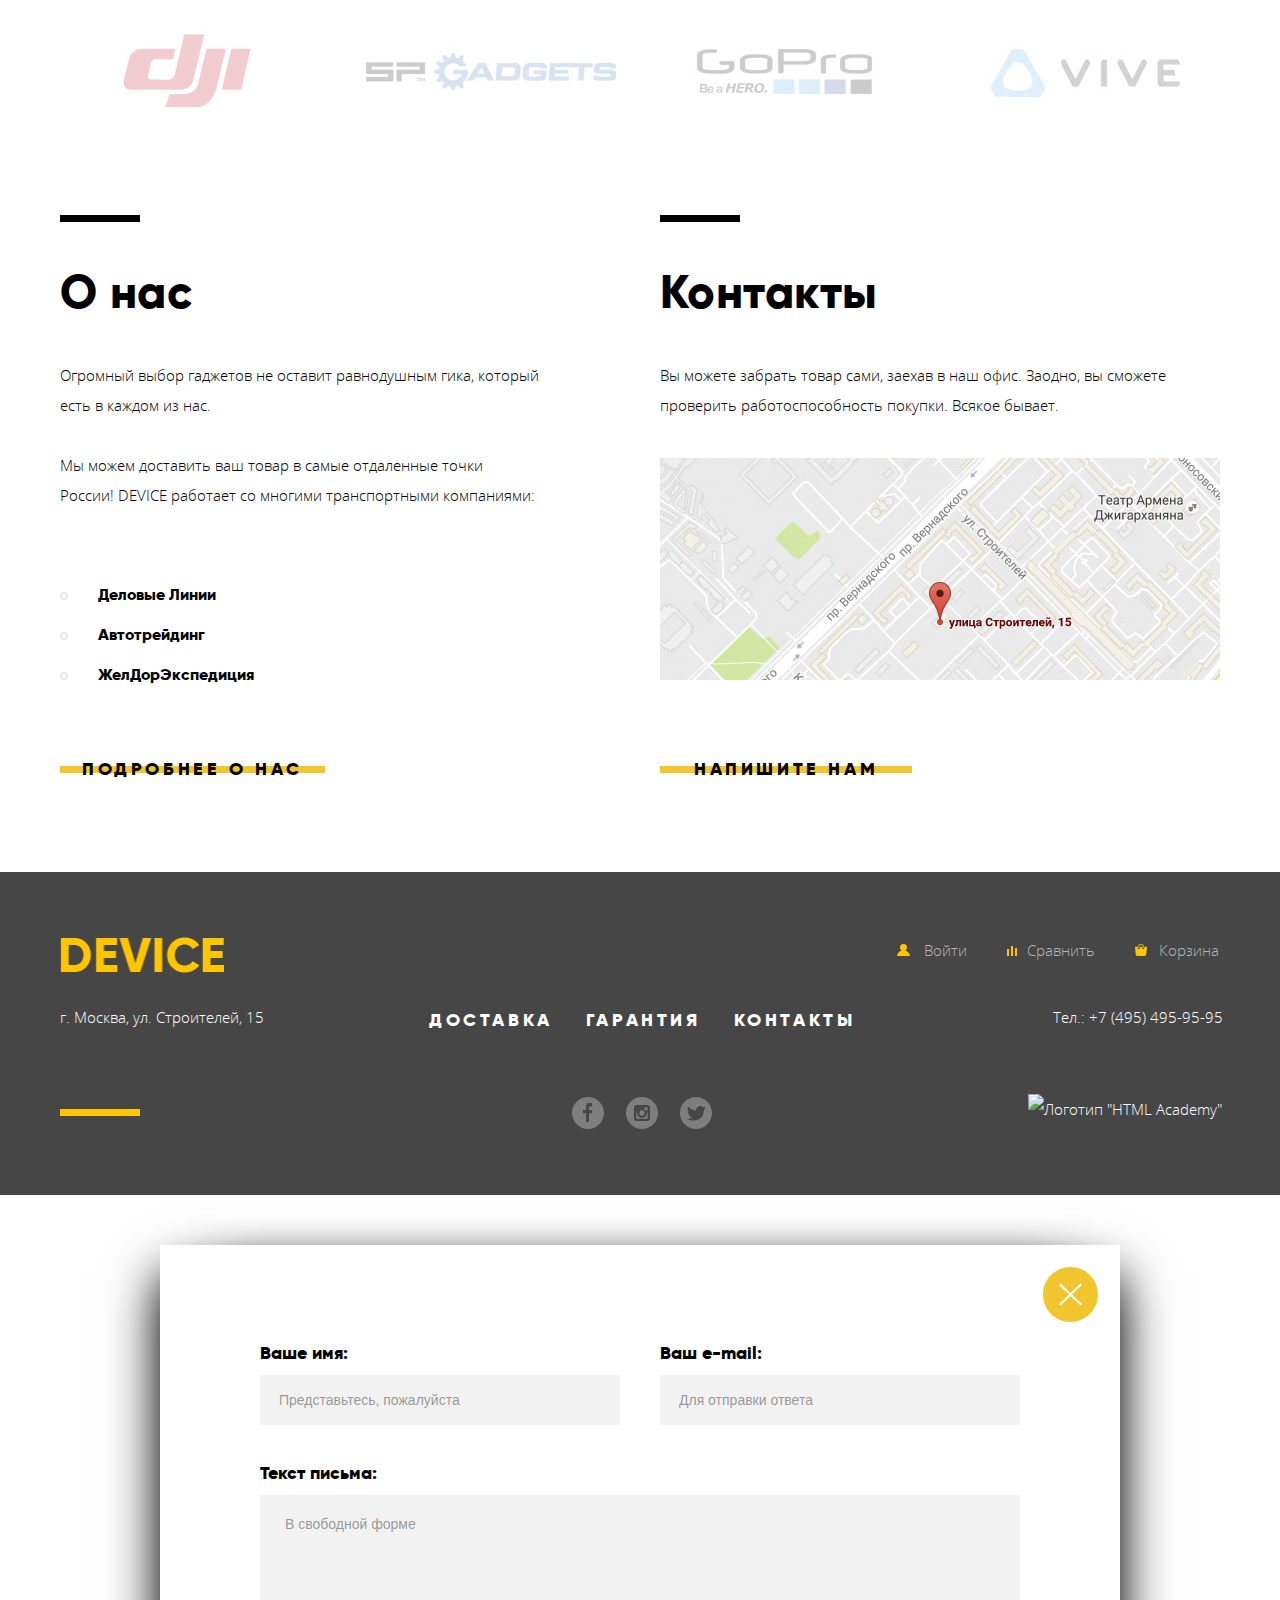
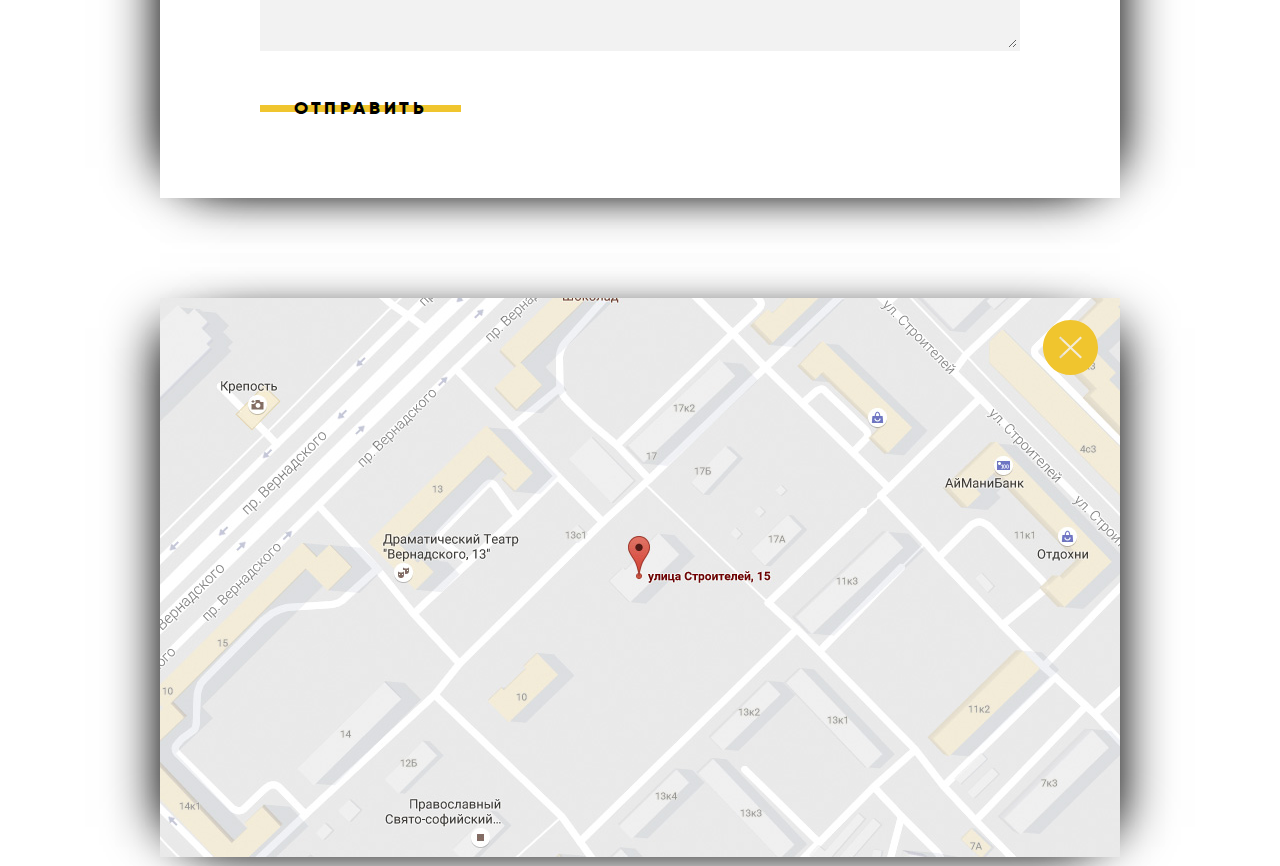
==== commit c894addf: "Сетки сервиса и каталога" ====
--- a/index.html
+++ b/index.html
@@ -9,71 +9,72 @@
 		<link rel="stylesheet" href="css/normalize.css">
 		<link rel="stylesheet" href="css/style.css">
 	</head>
-	<body>
-		<div class="wrapper">
-			<header class="main-header">
-				<img class="header-logo" src="img/content/main-logo.png" alt="Логотип магазина Device" width="164" height="36">
-
-				<div class="header-navigation">
-					<div class="header-upper-part">
-						<form class="site-searching-form">
-							<label class="visually-hidden" for="site-searching-field">Поиск по сайту</label>
-							<input class="site-searching-field" id="site-searching-field" type="text" name="site-searching" placeholder="Поиск по сайту">	
-
-							<button class="site-searching-btn">
-								Найти
-							</button>			
-						</form>
-
-						<ul class="header-user-navigation">
-							<li><a class="log-in" href="#">Войти</a></li>
-							<li><a class="compare" href="#">Сравнить</a></li>
-							<li><a class="basket" href="#">Корзина</a></li>
-						</ul>
-					</div>
-
-					<nav class="header-lower-part">
-						<ul class="header-menu">
-							<li>
-								<a class="catalog-btn header-menu-item" href="catalog.html">Каталог товаров</a>
-
-								<div class="header-menu-dropdown">
-									<ul>
-										<li><a href="#">Виртуальная реальность</a></li>
-										<li><a href="catalog.html">Моноподы для селфи</a></li>
-										<li><a href="#">Экшн-камеры</a></li>
-									</ul>
-
-									<ul>
-										<li><a href="#">Фитнес-браслеты</a></li>
-										<li><a href="#">Умные часы</a></li>
-									</ul>
-
-									<ul>
-										<li><a href="#">Квадрокоптеры</a></li>
-									</ul>
-								</div>
-							</li>
-							<li class="header-menu-item"><a href="#">Доставка</a></li>
-							<li class="header-menu-item"><a href="#">Гарантия</a></li>
-							<li class="header-menu-item"><a href="#">Контакты</a></li>
-						</ul>
-					</nav>						
+	<body>	
+		<header>
+			<div class="global-width">		
+				<div class="main-header-wrapper">
+					<img class="header-logo" src="img/content/main-logo.png" alt="Логотип магазина Device" width="164" height="36">
+
+					<div class="header-navigation">
+						<div class="header-upper-part">
+							<form class="site-searching-form">
+								<label class="visually-hidden" for="site-searching-field">Поиск по сайту</label>
+								<input class="site-searching-field" id="site-searching-field" type="text" name="site-searching" placeholder="Поиск по сайту">	
+
+								<button class="site-searching-btn">
+									Найти
+								</button>			
+							</form>
+
+							<ul class="header-user-navigation">
+								<li><a class="log-in" href="#">Войти</a></li>
+								<li><a class="compare" href="#">Сравнить</a></li>
+								<li><a class="basket" href="#">Корзина</a></li>
+							</ul>
+						</div>
+
+						<nav class="header-lower-part">
+							<ul class="header-menu">
+								<li>
+									<a class="catalog-btn header-menu-item" href="catalog.html">Каталог товаров</a>
+
+									<div class="header-menu-dropdown">
+										<ul>
+											<li><a href="#">Виртуальная реальность</a></li>
+											<li><a href="catalog.html">Моноподы для селфи</a></li>
+											<li><a href="#">Экшн-камеры</a></li>
+										</ul>
+
+										<ul>
+											<li><a href="#">Фитнес-браслеты</a></li>
+											<li><a href="#">Умные часы</a></li>
+										</ul>
+
+										<ul>
+											<li><a href="#">Квадрокоптеры</a></li>
+										</ul>
+									</div>
+								</li>
+								<li class="header-menu-item"><a href="#">Доставка</a></li>
+								<li class="header-menu-item"><a href="#">Гарантия</a></li>
+								<li class="header-menu-item"><a href="#">Контакты</a></li>
+							</ul>
+						</nav>						
+					</div>
 				</div>
-			</header>
-		</div>
-
-
-		<div class="wrapper">
-			<main>
+			</div>
+		</header>
+
+		<main class="main-content">
+			<div class="global-width">
 				<h1 class="page-title visually-hidden">Интернет-магазин Девайс</h1>
 
 				<section class="recomendation">
 					<h2 class="visually-hidden">Рекомендации</h2>
 					<div class="slider">
-						<input class="visually-hidden" id="slide1" type="radio" name="slide-selector" checked>
-						<input class="visually-hidden" id="slide2" type="radio" name="slide-selector">
-						<input class="visually-hidden" id="slide3" type="radio" name="slide-selector">
+						<input class="slider-radio" id="slide1" type="radio" name="slide-selector" checked>
+						<input class="slider-radio" id="slide2" type="radio" name="slide-selector">
+						<input class="slider-radio" id="slide3" type="radio" name="slide-selector">	
 
 						<ul class="slider-list">
 							<li class="slider-item slide1">
@@ -187,15 +188,15 @@
 
 						<ul class="slider-controls">
 							<li>
-								<label class="slide-btn slide1-btn" for="slide1">Первый товар</label>
+								<label class="slide-btn slide1-btn" for="slide1"><span class="visually-hidden">Первый товар</span></label>
 							</li>
 
 							<li>
-								<label class="slide-btn slide2-btn" for="slide2">Второй товар</label>
+								<label class="slide-btn slide2-btn" for="slide2"><span class="visually-hidden">Второй товар</span></label>
 							</li>
 
 							<li>
-								<label class="slide-btn slide3-btn" for="slide3">Третий товар</label>
+								<label class="slide-btn slide3-btn" for="slide3"><span class="visually-hidden">Третий товар</span></label>
 							</li>
 						</ul>
 					</div>
@@ -244,24 +245,24 @@
 				</section>
 
 				<section class="service-tabs">
-					<div class="wrapper">
-						<h2 class="visibility-hidden">Сервисы</h2>
-
+					<h2 class="visually-hidden">Сервисы</h2>
+					
+					<div class="service-tabs-wrapper">
 						<div class="service-tabs-item">
-							<ul class="services-list">
-								<li class="services-item">
+							<ul class="services-btn-list">
+								<li class="services-btn-item">
 									<button class="services-btn" type="button">
 										<span>Доставка</span>
 									</button>
 								</li>
 
-								<li class="services-item">
+								<li class="services-btn-item">
 									<button class="services-btn" type="button">
 										<span>Гарантия</span>
 									</button>
 								</li>
 
-								<li class="services-item">
+								<li class="services-btn-item">
 									<button class="services-btn" type="button">
 										<span>Кредит</span>
 									</button>
@@ -270,31 +271,35 @@
 						</div>
 
 						<div class="service-tabs-item">
-							<section class="service-delivering">
-								<h3 class="service-title">Доставка</h3>
-
-								<div class="services-description">
-									<p>Мы с удовольствием доставим ваш товар прямо к вашему подъезду совершенно бесплатно! Ведь мы неплохо заработаем, поднимая его на ваш этаж.</p>
-								</div>						
-							</section>
-
-							<section class="service-delivering">
-								<h3 class="service-title">Гарантия</h3>
-
-								<div class="services-description">
-									<p>Если из-за возгорания купленного у нас товара у вас сгорит дом — не переживайте, мы выдадим вам новый.<br>Товар, не дом, конечно же.</p>
-								</div>						
-							</section>
-
-							<section class="service-delivering">
-								<h3 class="service-title">Кредит</h3>
-
-								<p class="services-description">
-									Залезть в долговую яму стало проще! Кредитные консультанты подберут для вас наиболее выгодные условия кредита. Выгодные для нашего банка, разумеется.
-								</p>
-							</section>
-						</div>
-					</div>
+							<ul class="services-list">
+								<li class="services-item services-delivering">
+									<h3 class="service-title">Доставка</h3>
+
+									<div class="services-description">
+										<p>Мы с удовольствием доставим ваш товар прямо к вашему подъезду совершенно бесплатно! Ведь мы неплохо заработаем, поднимая его на ваш этаж.</p>
+									</div>	
+								</li>
+
+								<li class="services-item services-guarantee visually-hidden">
+									<h3 class="service-title">Гарантия</h3>
+
+									<div class="services-description">
+										<p>Если из-за возгорания купленного у нас товара у вас сгорит дом — не переживайте, мы выдадим вам новый.<br>Товар, не дом, конечно же.</p>
+									</div>
+								</li>
+
+								<li class="services-item services-credit visually-hidden">
+									<h3 class="service-title">Кредит</h3>
+
+									<div class="services-description">
+										<p>
+											Залезть в долговую яму стало проще! Кредитные консультанты подберут для вас наиболее выгодные условия кредита. Выгодные для нашего банка, разумеется.
+										</p>
+									</div>										
+								</li>
+							</ul>
+						</div>
+					</div>						
 				</section>
 
 				<section class="logotypes">
@@ -350,11 +355,11 @@
 						<button class="btn write-us-btn" type="button"><span>Напишите нам</span></button>
 					</section>
 				</div>					
-			</main>
-		</div>
+			</div>
+		</main>
 
 		<footer class="main-footer">
-			<div class="wrapper">
+			<div class="global-width">
 				<div class="main-footer-wrapper">
 					<div class="footer-item">
 						<img class="footer-logo" src="img/content/footer-logo.png" alt="Логотип магазина Device" width="164" height="36">
--- a/css/style.css
+++ b/css/style.css
@@ -36,6 +36,11 @@
 		 url(../fonts/opensans.woff2) format("woff2");
 }
 
+html,
+body {
+	height: 100%;
+}
+
 *, *::before, *::after {
 	box-sizing: inherit;
 }
@@ -51,6 +56,16 @@
 	background-color: #fff;
 	font-family: "Open Sans", sans-serif;
 	font-weight: 100;
+	display: flex;
+	flex-direction: column;
+}
+
+.main-content {
+	flex: 1 0 auto;
+}
+
+.main-footer {
+	flex: 0 0 auto;
 }
 
 img {
@@ -74,19 +89,20 @@
 	border: 0;
 }
 
-.wrapper {
+.global-width {
 	width: 1200px;
 	padding: 0 20px;
-	margin: 0 auto;
+	margin: auto;
 }
 
 .heading-wrapper {
 	width: 1200px;
 	padding: 0 80px;
 	margin: 0 auto;
-}
-
-.main-header {
+	margin-bottom: 40px;
+}
+
+.main-header-wrapper {
 	position: relative;
 	padding: 0 60px;
 	line-height: 36px;
@@ -112,13 +128,13 @@
 }
 
 .logo:hover,
-.header-menu a:hover,
+.header-menu-dropdown a:hover,
 .footer-services-list a:hover {
 	opacity: 0.6;
 }
 
 .logo:active,
-.header-menu a:active,
+.header-menu-dropdown a:active,
 .footer-services-list a:active {
 	opacity: 0.3;
 }
@@ -134,9 +150,9 @@
 
 .site-searching-field {
 	background-color: transparent;
-	background-image: url(../img/search.svg);
+	background-image: url(../img/i/search.svg);
 	background-repeat: no-repeat;
-	background-position: 0 50%;
+	background-position: 4px 50%;
 	border: none;
 	border-bottom: 2px solid transparent;
 	width: 356px;
@@ -186,6 +202,7 @@
 
 .header-user-navigation {
 	display: flex;
+	flex-wrap: wrap;
 	justify-content: flex-end;
 	margin: 0;
 	padding: 0;
@@ -207,7 +224,7 @@
 
 .log-in::before,
 .user-profile::before {
-	content: url(../img/user.svg);
+	content: url(../img/i/user.svg);
 	margin-right: 14px;
 }
 
@@ -216,12 +233,12 @@
 }
 
 .compare::before {
-	content: url(../img/compare.svg);
+	content: url(../img/i/compare.svg);
 	margin-right: 10px;
 }
 
 .basket::before {
-	content: url(../img/cart.svg);
+	content: url(../img/i/cart.svg);
 	margin-right: 12px;
 }
 
@@ -243,6 +260,7 @@
 
 .header-menu {
 	display: flex;
+	flex-wrap: wrap;
 	font-family: Gilroy, sans-serif;
 	font-size: 18px;
 	font-weight: 800;
@@ -275,11 +293,29 @@
 	top: -42px;
 }
 
+.catalog-btn {
+	position: relative;
+	padding-right: 28px;
+}
+
+.catalog-btn::before,
 .catalog-btn::after {
-	display: inline-block;
-	content: url(../img/plus.svg);
-	margin-left: 16px;
-	opacity: 0.3;
+	content: "";
+	position: absolute;
+	right: 0;
+	top: 40%;
+	width: 16px;
+	height: 2px;
+	background-color: rgba(184, 169, 116, 1);
+}
+
+.catalog-btn::after {
+	transform: rotate(90deg);
+}
+
+.catalog-btn:hover::before,
+.catalog-btn:hover::after {
+	background-color: rgba(184, 169, 116, 1);
 }
 
 .header-menu-dropdown {
@@ -341,11 +377,13 @@
 	font-weight: 800;
 	font-size: 47px;
 	letter-spacing: 0.01em;
+	margin: 0;
 	margin-bottom: 26px;
 }
 
 .breadcrumbs {
 	display: flex;
+	flex-wrap: wrap;
 	list-style: none;
 	padding: 0;
 	margin: 0;
@@ -355,12 +393,12 @@
 }
 
 .breadcrumbs li:nth-of-type(n+2) {
-	margin-left: 15px;
+	margin-left: 16px;
 }
 
 .breadcrumbs li:nth-of-type(n+2)::before {
-	content: url(../img/nav-arrow.svg);
-	margin-right: 20px;
+	content: url(../img/i/nav-arrow.svg);
+	margin-right: 19px;
 }
 
 .breadcrumbs a {
@@ -379,18 +417,31 @@
 	color: rgba(0, 0, 0, 0.1);
 }
 
+.recomendation {
+	margin-bottom: 35px;
+}
+
+.slider {
+	position: relative;
+}
+
+.slider-radio {
+	visibility: hidden;
+}
+
 .slider-list {
 	position: relative;
-	height: 550px;
+	min-height: 550px;
 	list-style: none;
 	padding: 0;
 	margin: 0;
-	margin-top: -165px;
+	margin-top: -195px;
 }
 
 .slider-item {
 	display: flex;
 	position: absolute;
+	width: 100%;
 	opacity: 0;
 }
 
@@ -398,6 +449,18 @@
 	list-style: none;
 	padding: 0;
 	margin: 0;
+	display: flex;
+	position: absolute;
+	top: 147px;
+	right: 85px;
+}
+
+.slider-controls li {
+	margin-right: 20px;
+}
+
+.slider-controls li:last-of-type {
+	margin-right: 0px;
 }
 
 .slide-btn {
@@ -409,7 +472,7 @@
 	display: inline-block;
 	width: 12px;
 	height: 12px;
-	background-image: url(../img/slider-button-empty.svg);
+	background-image: url(../img/i/slider-button-empty.svg);
 	background-repeat: no-repeat;
 	background-size: 100%;
 }
@@ -417,7 +480,7 @@
 #slide1:checked ~ .slider-controls .slide1-btn::before,
 #slide2:checked ~ .slider-controls .slide2-btn::before,
 #slide3:checked ~ .slider-controls .slide3-btn::before {
-	background-image: url(../img/slider-button.svg);	
+	background-image: url(../img/i/slider-button.svg);	
 }
 
 
@@ -485,7 +548,6 @@
 	font-family: Gilroy, sans-serif;
 	font-weight: 800;
 	font-size: 18px;
-	/*width: 100%;*/
 	line-height: 1.2;
 	letter-spacing: 0.2em;
 	text-transform: uppercase;
@@ -530,6 +592,7 @@
 
 .slider-item-features {
 	display: flex;
+	flex-wrap: wrap;
 	list-style: none;
 	margin-top: 70px;
 	padding: 0;
@@ -565,17 +628,21 @@
 
 .goods-categories-list {
 	display: flex;
+	flex-wrap: wrap;
 	justify-content: space-between;
 	list-style: none;
 	padding: 0;
 	margin: 0;
-	margin-top: 98px;
 	font-family: Gilroy, sans-serif;
 	line-height: 1.2;
 	font-weight: 800;
 
 }
 
+.goods-categories {
+	margin-bottom: 170px;
+}
+
 .goods-categories-item {
 	position: relative;
 	width: 160px;
@@ -586,12 +653,12 @@
 	display: block;
 }
 
-.goods-categories-item:nth-child(1) a::before {background-image: url(../img/popular-1.svg);}
-.goods-categories-item:nth-child(2) a::before {background-image: url(../img/popular-2.svg);}
-.goods-categories-item:nth-child(3) a::before {background-image: url(../img/popular-3.svg);}
-.goods-categories-item:nth-child(4) a::before {background-image: url(../img/popular-4.svg);}
-.goods-categories-item:nth-child(5) a::before {background-image: url(../img/popular-5.svg);}
-.goods-categories-item:nth-child(6) a::before {background-image: url(../img/popular-6.svg);}
+.goods-categories-item:nth-child(1) a::before {background-image: url(../img/i/popular-1.svg);}
+.goods-categories-item:nth-child(2) a::before {background-image: url(../img/i/popular-2.svg);}
+.goods-categories-item:nth-child(3) a::before {background-image: url(../img/i/popular-3.svg);}
+.goods-categories-item:nth-child(4) a::before {background-image: url(../img/i/popular-4.svg);}
+.goods-categories-item:nth-child(5) a::before {background-image: url(../img/i/popular-5.svg);}
+.goods-categories-item:nth-child(6) a::before {background-image: url(../img/i/popular-6.svg);}
 
 .goods-categories-item a::before {
 	content: "";
@@ -619,14 +686,14 @@
 	top: 0;
 	left: 0;
 	z-index: 1;
-	display: none;
+	visibility: hidden;
 	width: 160px;
 	height: 160px;
 	background-color: rgba(240, 197, 46, 0.7);
 }
 
 .goods-categories-item:active a::after {
-	display: block;
+	visibility: visible;
 }
 
 .goods-categories-item:active h3 {
@@ -634,15 +701,64 @@
 }
 
 .service-tabs {
+	position: relative;
 	background-color: #e5e5e5;
+	min-height: 290px;
+	margin-bottom: 90px;
+}
+
+.service-tabs::before {
+	content: "";
+	position: absolute;
+	top: 0;
+	bottom: 0;
+	left: -1000%;
+	right: -1000%;
+	background-color: #e5e5e5;
+}
+
+.service-tabs-wrapper {
+	display: flex;
+	padding-top: 50px;
+	padding-bottom: 50px;
+}
+
+.service-tabs-item {
+	margin-top: -70px;
 }
 
 .services-description {
 	color: #464646;
 }
 
+.services-btn-list,
 .services-list {
 	list-style: none;
+	padding: 0;
+	margin: 0;
+}
+
+.services-btn-list {
+	position: relative;
+	width: 285px;
+}
+
+.services-btn-list::after {
+	content: "";
+	position: absolute;
+	top: -80px;
+	right: 0;
+	width: 7px;
+	height: 320px;
+	background-color: #000;
+}
+
+.services-btn-item {
+	margin-bottom: 24px;
+}
+
+.services-btn-item:last-of-type {
+	margin-bottom: 0;
 }
 
 .services-btn {
@@ -650,10 +766,12 @@
 	font-family: Gilroy, sans-serif;
 	font-weight: 800;
 	font-size: 18px;
-	width: 100%;
+	width: 160px;
+	height: 40px;
 	line-height: 1.2;
 	letter-spacing: 0.2em;
 	text-transform: uppercase;
+	transition: 0.5s;
 
  	border: none;
  	background: none;
@@ -669,10 +787,14 @@
 	position: absolute;
 	left: 0;
 	right: 0;
-	top: 7px;
-	bottom: 7px;
+	top: 17px;
+	bottom: 17px;
 	background-color: #f0c52e;
 	transition: all 0.5s;
+}
+
+.services-btn:focus {
+	width: 100%
 }
 
 .services-btn:hover::before {
@@ -681,11 +803,12 @@
 	transition: all 0.5s;
 }
 
-.services-btn:active {
+/*.services-btn:active {
 	color: rgba(0, 0, 0, 0.3);
-}
-
-.services-btn:active::before,
+}*/
+/*
+.services-btn:active::before,*/
+
 .services-btn:focus::before {
 	background-color: black;
 	top: 0;
@@ -695,6 +818,35 @@
 .services-btn:focus {
 	color: #f7e184;
 	outline: none;
+}
+
+.services-list {
+    position: relative;
+	padding-left: 115px;
+}
+
+.service-title {
+	margin: 0;
+	margin-top: -10px;
+	margin-bottom: 25px;
+}
+
+.services-item {
+	padding-right: 300px;
+	background-repeat: no-repeat;
+	background-position: 90% 180%;
+}
+
+.services-delivering {
+	background-image: url(../img/i/delivery.svg);	
+}
+
+.services-guarantee {
+	background-image: url(../img/i/warranty.svg);	
+}
+
+.services-credit {
+	background-image: url(../img/i/credit.svg);	
 }
 
 .service-title,
@@ -809,37 +961,57 @@
 }
 
 .filters {
-	width: 268px;
-	flex-grow: 1;
-	/*margin-left: auto;*/
+	position: relative;
+	width: 330px;
+	padding-left: 60px;
+	background-color: #eee;
+}
+
+.filters::before {
+	content: "";
+	position: absolute;
+	top: 0;
+	bottom: 0;
+	right: 100%;
+	left: -1000%;
+	background-color: #eee;	
 }
 
 .goods {
 	width: 832px;
 	flex-grow: 1;
-	/*margin-right: auto;*/
 }
 
 .catalog-section-name {
 	font-family: Gilroy, sans-serif;
 	font-weight: 800;
 	font-size: 16px;
-	line-height: 1.2;
 	letter-spacing: 0.2em;
 	text-transform: uppercase;
+	margin: 0;
+	line-height: 70px;
 }
 
 .filters-heading-wrapper {
-	display: flex;
 	background-color: #dbdbdb;
-}
-
-.filters h2 {
-	margin-left: auto;
-}
-
-.filters-form {
-	background-color: #eeeeee;
+	position: relative;
+	margin-bottom: 83px;
+}
+
+.filters-heading-wrapper::before {
+	content: "";
+	position: absolute;
+	top: 0;
+	bottom: 0;
+	right: 100%;
+	left: -1000%;
+	background-color: #dbdbdb;
+}
+
+.filters-form fieldset {
+	border: none;
+	margin: 0;
+	padding: 0;
 }
 
 .filters-form legend {
@@ -849,12 +1021,74 @@
 	line-height: 1.2;	
 }
 
+.filters-form .filters-cost-field {
+	min-height: 90px;
+	margin-bottom: 50px;
+}
+
+.filters-cost-field legend {
+	margin-bottom: 36px;
+}
+
+.filters-form .filters-color-field {
+	margin-bottom: 44px;
+}
+
+.filters-color-field legend {
+	margin-bottom: 20px;
+}
+
+.filters-color-field label {
+	position: relative;
+	padding-left: 38px;
+}
+
+.filters-color-field label::before {
+	position: absolute;
+	left: -1px;
+	top: -5px;
+	content: url(../img/i/checkbox-off.svg);
+}
+
+.filters-color-field input:checked + label::before {
+	content: url(../img/i/checkbox-on.svg);
+}
+
+.filters-form .filters-bluetooth-field {
+	margin-bottom: 28px;
+}
+
+.filters-bluetooth-field legend {
+	margin-bottom: 20px;
+}
+
+.filters-bluetooth-field label {
+	position: relative;
+	padding-left: 38px;
+}
+
+.filters-bluetooth-field label::before {
+	position: absolute;
+	left: -1px;
+	top: -5px;
+	content: url(../img/i/radio-off.svg);
+}
+
+.filters-bluetooth-field input:checked + label::before {
+	content: url(../img/i/radio-on.svg);
+}
+
 .filters-form ul {
 	list-style: none;
 	padding: 0;
 	margin: 0;
 	font-size: 14px;
 	line-height: 40px;
+}
+
+.filters-btn {
+	padding-left: 40px;
+	padding-right: 40px;
 }
 
 .range {
@@ -866,8 +1100,9 @@
 
 .range-button {
 	position: absolute;
+	cursor: pointer;
 	height: 22px;
-	background-image: url(../img/filter-button.svg);
+	background-image: url(../img/i/filter-button.svg);
 	background-repeat: no-repeat;
 	top: -10px;
 }
@@ -915,20 +1150,61 @@
 	background-color: #91c92f;
 }
 
+.goods {
+	width: 832px;
+	padding-left: 72px;
+}
+
 .goods-sorting {
+	position: relative;
+	display: flex;
+	flex-wrap: wrap;
+	align-items: stretch;
+	background-color: #ebebeb;
+	margin-bottom: 69px;
+}
+
+.goods-sorting::before {
+	content: "";
+	position: absolute;
+	top: 0;
+	bottom: 0;
+	left: -72px;
+	right: -1000%;
 	background-color: #ebebeb;
 }
 
 .goods-sorting ul {
 	list-style: none;
+	padding: 0;
+	margin: 0;
+}
+
+.goods-sorting .catalog-section-name {
+	position: relative;
+	margin-right: 55px;
+}
+
+.goods-sorting form {
+	position: relative;
+	display: flex;
+	flex-wrap: wrap;
+	flex-grow: 1;
+	justify-content: space-between;
+	align-items: center;
 }
 
 .word-sorter-list {
+	display: flex;
 	font-size: 14px;
 	line-height: 18px;
 	font-weight: normal;
 }
 
+.word-sorter-item:nth-of-type(n+2) {
+	margin-left: 30px;
+}
+
 .word-sorter-list label {
 	opacity: 0.3;
 }
@@ -939,6 +1215,11 @@
 
 .word-sorter-list :checked + label {
 	opacity: 1;
+}
+
+.triangle-sorter-list {
+	display: flex;
+	flex-wrap: wrap;
 }
 
 .sorting-triangle::before {
@@ -951,6 +1232,10 @@
 	border-right-width: 5px;
 }
 
+.triangle-sorter-item:last-of-type {
+	margin-left: 20px;
+}
+
 .triangle-sorter-item:first-of-type .sorting-triangle::before {
 	border-top-width: 0;
 }
@@ -972,11 +1257,45 @@
 }
 
 .goods-list {
+	display: flex;
+	flex-wrap: wrap;
+
 	list-style: none;
+	margin: 0;
+	padding: 0;
+}
+
+.goods-item {
+	margin-bottom: 50px;
+}
+
+.goods-item:nth-of-type(2n) {
+	margin-left: auto;
 }
 
 .goods-img {
 	position: relative;
+	margin-bottom: 25px;
+}
+
+.sticker-new::before {
+	content: "New";
+	position: absolute;
+	top: 29px;
+	right: 27px;
+	font-family: Gilroy, sans-serif;
+	font-weight: 800;
+	font-size: 14px;
+	line-height: 14px;
+	letter-spacing: 0.05em;
+	color: rgba(0, 0, 0, 0.2);
+	padding: 22px 0;
+	text-align: center;
+	width: 60px;
+	height: 60px;
+	text-transform: uppercase;
+	border: 2px solid rgba(0, 0, 0, 0.1);
+	border-radius: 50%;
 }
 
 .hovered-item {
@@ -1011,28 +1330,45 @@
 }
 
 .goods-info {
+	display: flex;
+	justify-content: space-between;
 	font-family: Gilroy, sans-serif;	
 }
 
 .goods-title {
 	font-weight: 800;
 	font-size: 18px;
-	line-height: 1.2;	
+	line-height: 1.2;
+	letter-spacing: 0.01em;
+	max-width: 260px;
+	margin: 0;
 }
 
 .goods-price {
 	font-weight: 100;
 	font-size: 16px;
 	line-height: 1.2;
+	max-width: 80px;
 }
 
 .goods-navigation {
+	display: flex;
+	justify-content: space-between;
 	font-family: Gilroy, sans-serif;
 	font-weight: 800;
 	font-size: 16px;
 	line-height: 1.2;
 	letter-spacing: 0.2em;
+	margin-top: -10px;
+	margin-bottom: 75px;
 	background-color: #ebebeb;
+}
+
+.pagination-btn {
+	line-height: 70px;
+	padding-left: 30px;
+	padding-right: 30px;
+	text-transform: uppercase;
 }
 
 .prev-page:hover,
@@ -1047,11 +1383,20 @@
 }
 
 .pagination-list {
+	display: flex;
+	align-items: center;
 	list-style: none;
+	padding: 0;
+	margin: 0;
+	margin-left: 10px;
 }
 
 .pagination-item {
 	opacity: 0.3;
+}
+
+.pagination-item:nth-of-type(n+2) {
+	margin-left: 30px;	
 }
 
 .pagination-item-current {
@@ -1100,6 +1445,7 @@
 
 .footer-services-list {
 	display: flex;
+	flex-wrap: wrap;
 	list-style: none;
 	padding: 0;
 	margin: 0;
@@ -1155,19 +1501,20 @@
 }
 
 .fb-icon::before {
-	content: url(../img/fb.svg);
+	content: url(../img/i/fb.svg);
 }
 
 .inst-icon::before {
-	content: url(../img/inst.svg);
+	content: url(../img/i/inst.svg);
 }
 
 .tw-icon::before {
-	content: url(../img/twitter.svg);
+	content: url(../img/i/twitter.svg);
 }
 
 .footer-user-navigation {
 	display: flex;
+	flex-wrap: wrap;
 	list-style: none;
 	padding: 0;
 	margin: 0;
@@ -1180,17 +1527,17 @@
 }
 
 .log-in-footer::before {
-	content: url(../img/user-footer.svg);
+	content: url(../img/i/user-footer.svg);
 	margin-right: 14px;
 }
 
 .compare-footer::before {
-	content: url(../img/compare-footer.svg);
+	content: url(../img/i/compare-footer.svg);
 	margin-right: 10px;
 }
 
 .basket-footer::before {
-	content: url(../img/cart-footer.svg);
+	content: url(../img/i/cart-footer.svg);
 	margin-right: 12px;
 }
 
@@ -1245,12 +1592,9 @@
 .modal-write-us {
 	position: relative;
 	background-color: #fff;
-	/*border: 2px solid yellow;*/
 	width: 960px;
 	min-height: 553px;
 	margin: 50px auto;
-	/*margin-left: auto;*/
-	/*margin-right: auto;*/
 	padding: 99px 100px 90px;
 	font-family: Gilroy, sans-serif;
 	font-weight: 800;
@@ -1294,22 +1638,20 @@
 
 .modal-write-us input[type="text"],
 .modal-write-us input[type="email"] {
-	height: 44px;
+	padding: 13px 16px;
 }
 
 .modal-write-us textarea {
 	height: 156px;
 	max-width: 100%;
-	padding-top: 10px;
+	padding: 17px 22px;
 }
 
 .modal-write-us input,
 .modal-write-us textarea {
 	font-size: 14px;
+	line-height: 18px;
 	background-color: #f2f2f2;
-	/*color: rgba(0, 0, 0, 0.4);*/
-	padding-left: 16px;
-	padding-right: 20px;
 	border: 3px solid transparent;
 }
 
@@ -1355,7 +1697,7 @@
 	height: 55px;
 	border: none;
 	background-color: transparent;
-	background-image: url(../img/modal-close.svg);
+	background-image: url(../img/i/modal-close.svg);
 	background-position: 0 0 ;
 	background-repeat: no-repeat;
 	padding: 0;
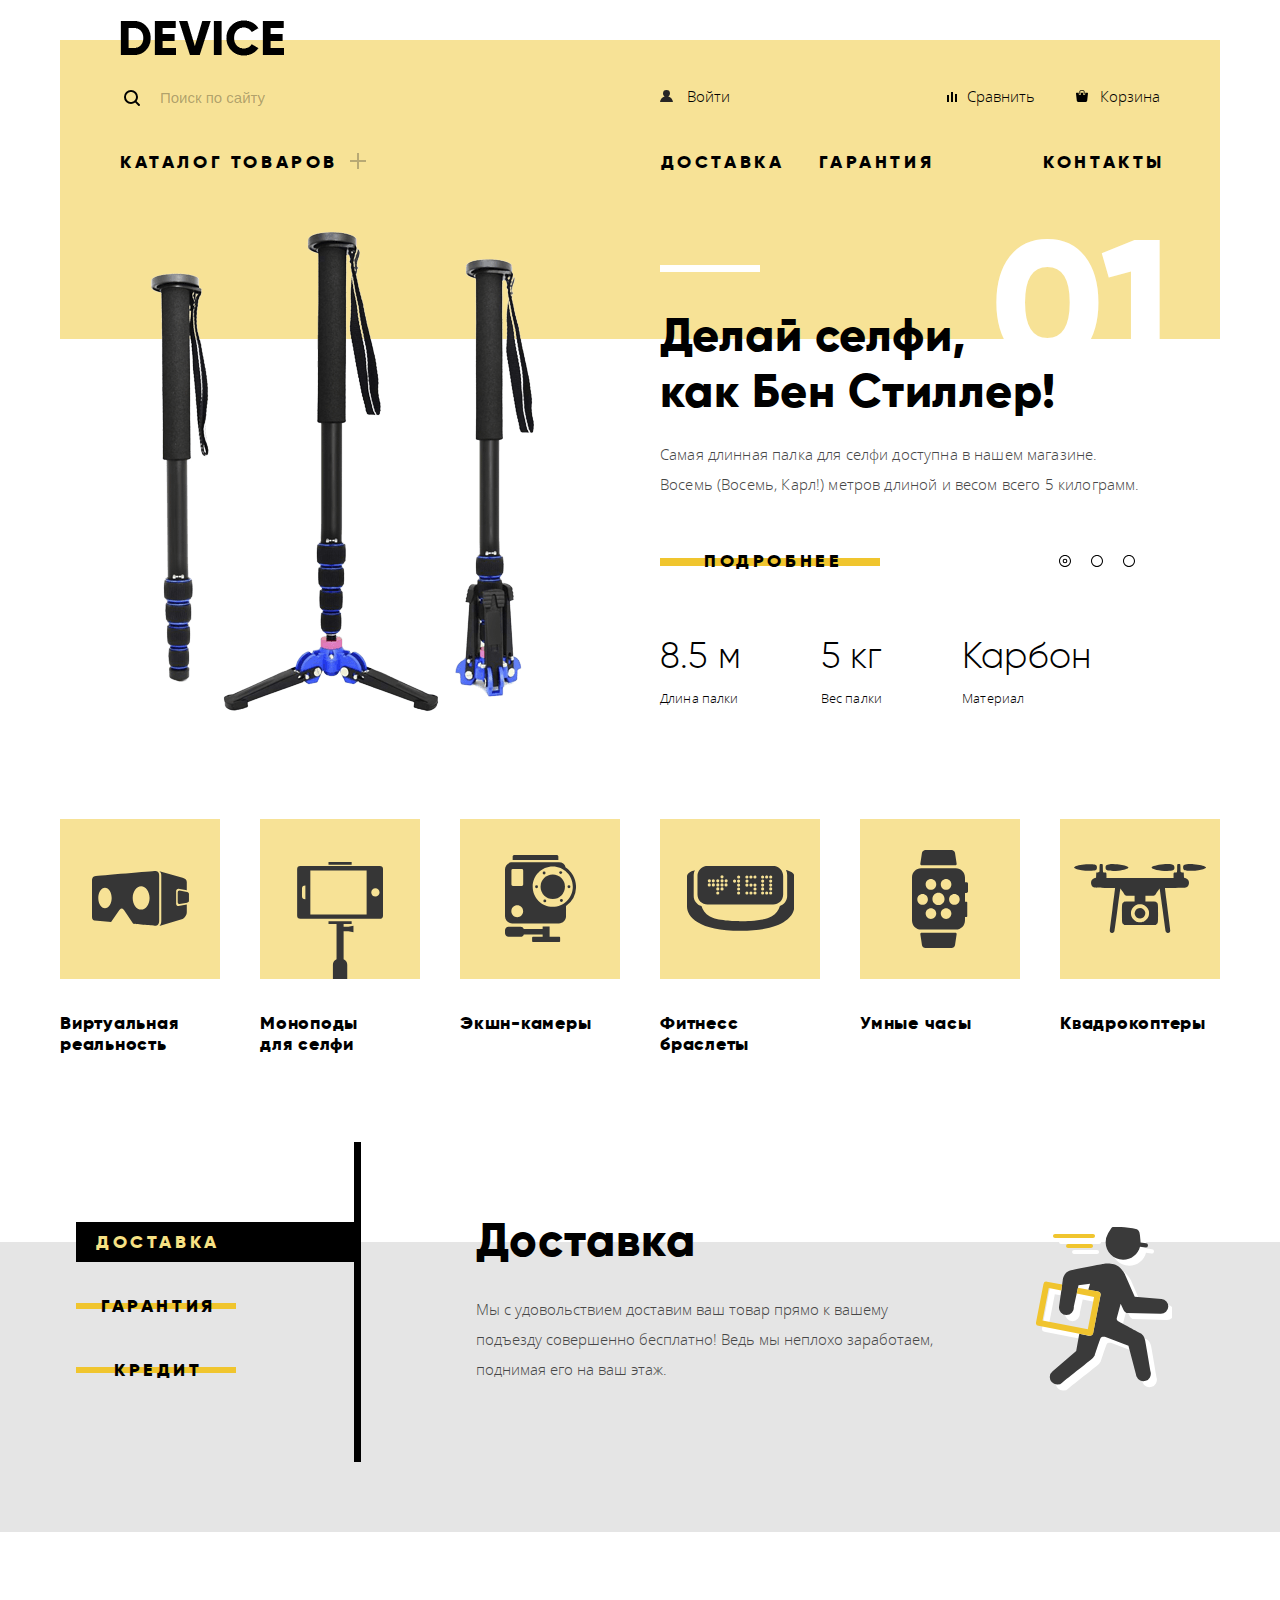
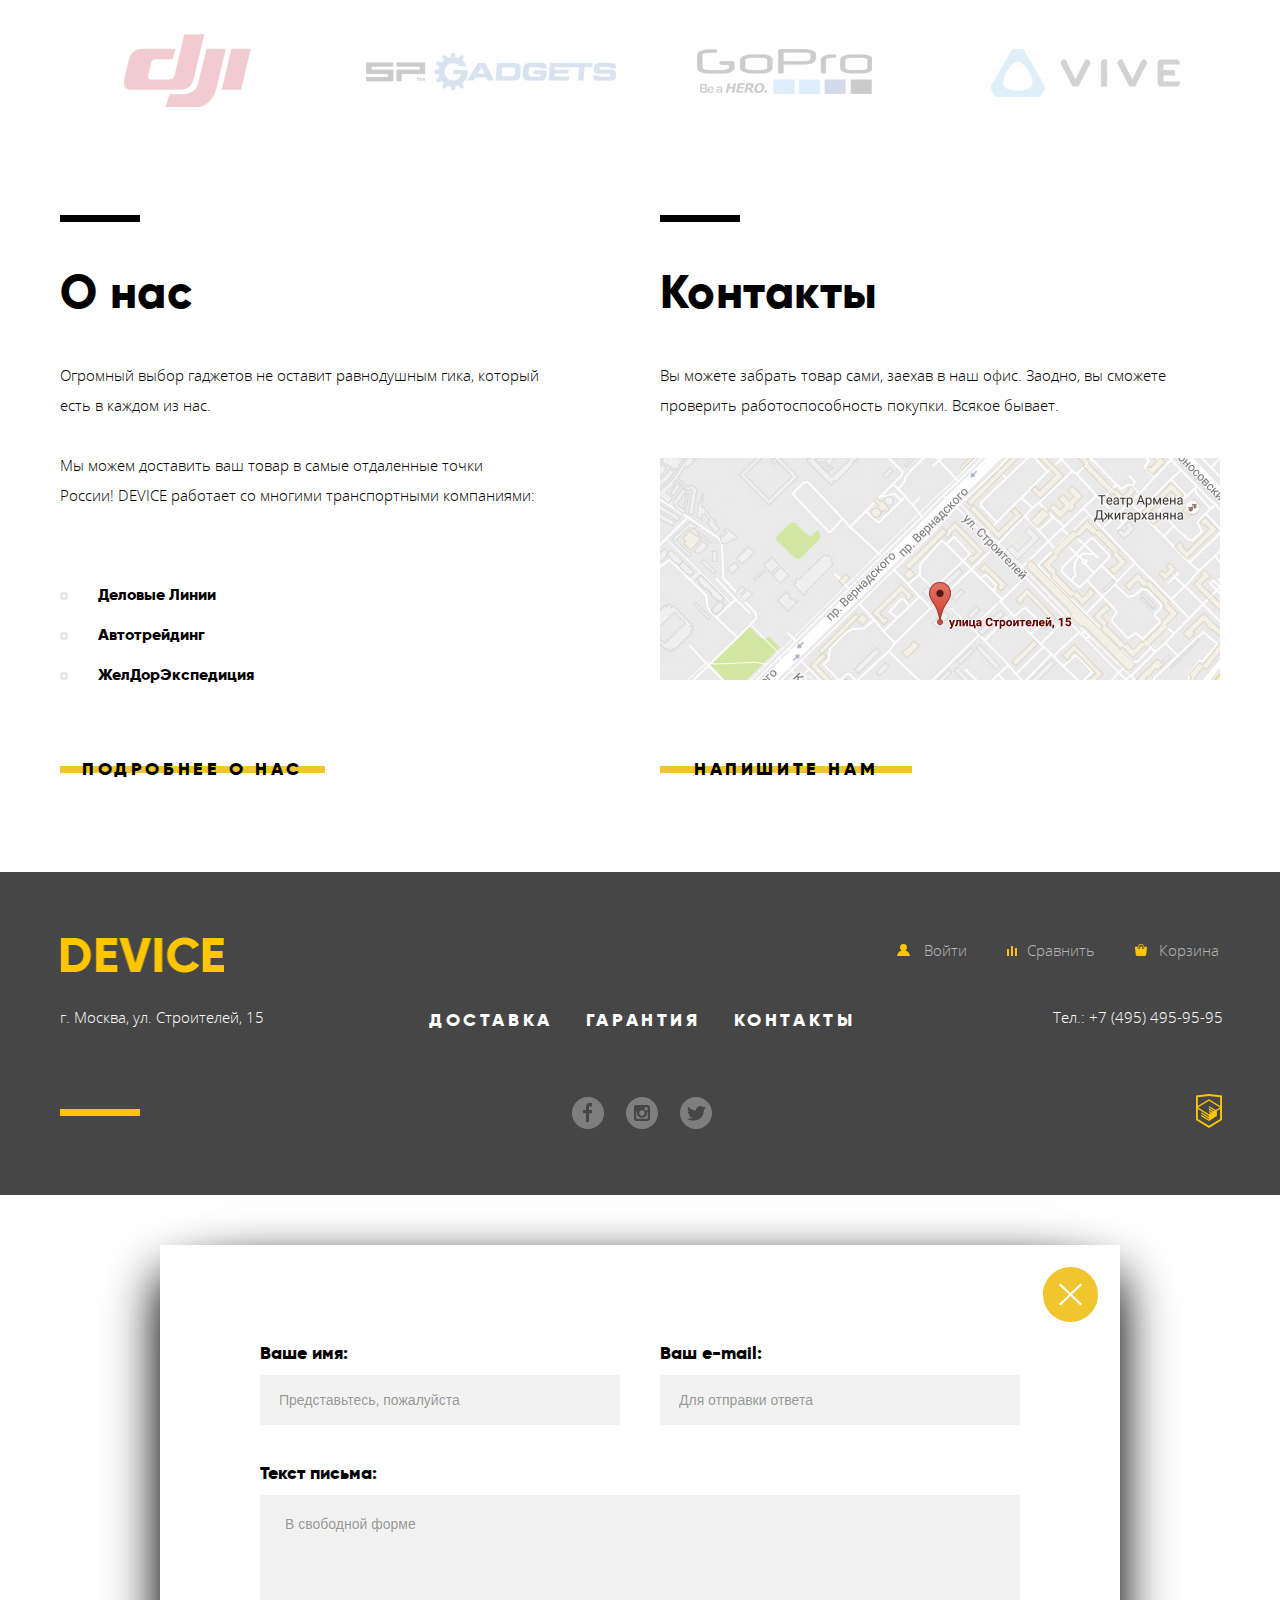
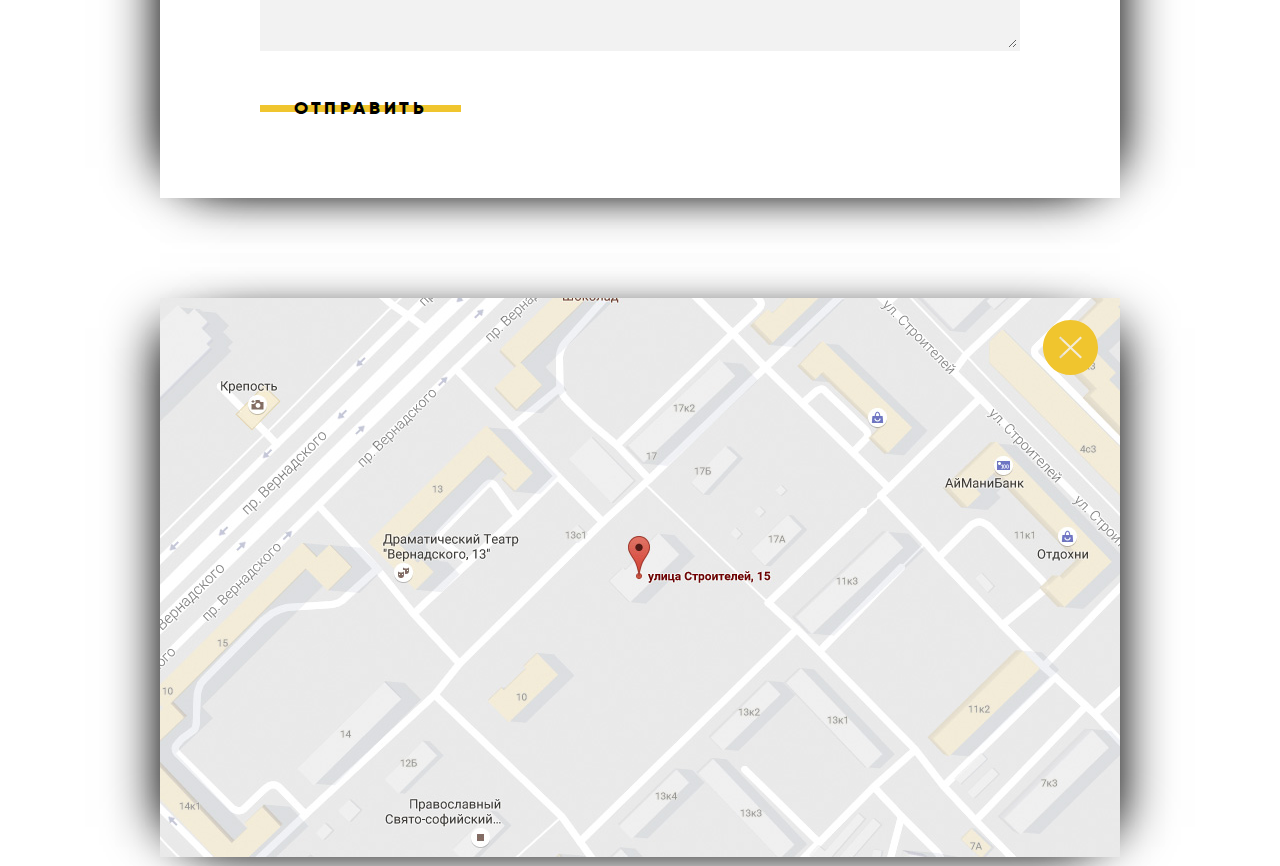
==== commit f49475de: ""Живые" сервисы и ховер на товарах" ====
--- a/index.html
+++ b/index.html
@@ -207,37 +207,37 @@
 
 					<ul class="goods-categories-list">
 						<li class="goods-categories-item">
-							<a href="#">
+							<a href="catalog.html">
 								<h3 class="goods-categories-title">Виртуальная реальность</h3>
 							</a>						
 						</li>
 
 						<li class="goods-categories-item">
-							<a href="#">
+							<a href="catalog.html">
 								<h3 class="goods-categories-title">Моноподы<br> для селфи</h3>
 							</a>
 						</li>
 
 						<li class="goods-categories-item">
-							<a href="#">
+							<a href="catalog.html">
 								<h3 class="goods-categories-title">Экшн-камеры</h3>
 							</a>
 						</li>
 
 						<li class="goods-categories-item">
-							<a href="#">
+							<a href="catalog.html">
 								<h3 class="goods-categories-title">Фитнесc браслеты</h3>
 							</a>						
 						</li>
 
 						<li class="goods-categories-item">
-							<a href="#">
+							<a href="catalog.html">
 								<h3 class="goods-categories-title">Умные часы</h3>
 							</a>						
 						</li>
 
 						<li class="goods-categories-item">
-							<a href="#">
+							<a href="catalog.html">
 								<h3 class="goods-categories-title">Квадрокоптеры</h3>
 							</a>
 						</li>
@@ -248,24 +248,29 @@
 					<h2 class="visually-hidden">Сервисы</h2>
 					
 					<div class="service-tabs-wrapper">
+
+						<input class="services-radio" id="delivery" type="radio" name="services" checked>
+						<input class="services-radio" id="guarantee" type="radio" name="services">
+						<input class="services-radio" id="credit" type="radio" name="services">
+
 						<div class="service-tabs-item">
 							<ul class="services-btn-list">
 								<li class="services-btn-item">
-									<button class="services-btn" type="button">
+									<label class="services-btn delivery-btn" for="delivery">
 										<span>Доставка</span>
-									</button>
+									</label>
 								</li>
 
 								<li class="services-btn-item">
-									<button class="services-btn" type="button">
+									<label class="services-btn guarantee-btn" for="guarantee">
 										<span>Гарантия</span>
-									</button>
+									</label>
 								</li>
 
 								<li class="services-btn-item">
-									<button class="services-btn" type="button">
+									<label class="services-btn credit-btn" for="credit">
 										<span>Кредит</span>
-									</button>
+									</label>
 								</li>
 							</ul>
 						</div>
@@ -280,7 +285,7 @@
 									</div>	
 								</li>
 
-								<li class="services-item services-guarantee visually-hidden">
+								<li class="services-item services-guarantee">
 									<h3 class="service-title">Гарантия</h3>
 
 									<div class="services-description">
@@ -288,7 +293,7 @@
 									</div>
 								</li>
 
-								<li class="services-item services-credit visually-hidden">
+								<li class="services-item services-credit">
 									<h3 class="service-title">Кредит</h3>
 
 									<div class="services-description">
--- a/css/style.css
+++ b/css/style.css
@@ -54,6 +54,7 @@
 	line-height: 30px;
 	color: #000;
 	background-color: #fff;
+	min-width: 1200px;
 	font-family: "Open Sans", sans-serif;
 	font-weight: 100;
 	display: flex;
@@ -261,7 +262,7 @@
 .header-menu {
 	display: flex;
 	flex-wrap: wrap;
-	font-family: Gilroy, sans-serif;
+	font-family: Gilroy, Arial, sans-serif;
 	font-size: 18px;
 	font-weight: 800;
 	line-height: 1.2;
@@ -373,7 +374,7 @@
 }
 
 .page-title {
-	font-family: Gilroy, sans-serif;
+	font-family: Gilroy, Arial, sans-serif;
 	font-weight: 800;
 	font-size: 47px;
 	letter-spacing: 0.01em;
@@ -518,7 +519,7 @@
 	position: absolute;
 	top: -20px;
 	right: 48px;
-	font-family: Gilroy, sans-serif;
+	font-family: Gilroy, Arial, sans-serif;
 	font-size: 179.2px;
 	color: #fff;
 	font-weight: 800;
@@ -527,7 +528,7 @@
 
 .slider-item-slogan {
 	position: relative;
-	font-family: Gilroy, sans-serif;
+	font-family: Gilroy, Arial, sans-serif;
 	font-size: 47px;
 	font-weight: 800;
 	line-height: 1.2;
@@ -545,7 +546,7 @@
 .btn {
 	position: relative;
 	display: inline-block;
-	font-family: Gilroy, sans-serif;
+	font-family: Gilroy, Arial, sans-serif;
 	font-weight: 800;
 	font-size: 18px;
 	line-height: 1.2;
@@ -615,7 +616,7 @@
 }
 
 .feature-value {
-	font-family: Gilroy, sans-serif;
+	font-family: Gilroy, Arial, sans-serif;
 	font-size: 36px;
 	line-height: 1.2;
 	margin-bottom: 10px;
@@ -633,7 +634,7 @@
 	list-style: none;
 	padding: 0;
 	margin: 0;
-	font-family: Gilroy, sans-serif;
+	font-family: Gilroy, Arial, sans-serif;
 	line-height: 1.2;
 	font-weight: 800;
 
@@ -651,6 +652,10 @@
 
 .goods-categories-item a {
 	display: block;
+}
+
+.goods-categories-title {
+	word-wrap: break-word;
 }
 
 .goods-categories-item:nth-child(1) a::before {background-image: url(../img/i/popular-1.svg);}
@@ -731,6 +736,10 @@
 	color: #464646;
 }
 
+.services-radio {
+	visibility: hidden;
+}
+
 .services-btn-list,
 .services-list {
 	list-style: none;
@@ -741,6 +750,7 @@
 .services-btn-list {
 	position: relative;
 	width: 285px;
+	margin-left: -23px;
 }
 
 .services-btn-list::after {
@@ -762,8 +772,9 @@
 }
 
 .services-btn {
-	position: relative;
-	font-family: Gilroy, sans-serif;
+	display: block;
+	position: relative;
+	font-family: Gilroy, Arial, sans-serif;
 	font-weight: 800;
 	font-size: 18px;
 	width: 160px;
@@ -780,6 +791,7 @@
 .services-btn span {
 	position: relative;
 	z-index: 1;
+	line-height: 40px;
 }
 
 .services-btn::before {
@@ -793,23 +805,34 @@
 	transition: all 0.5s;
 }
 
-.services-btn:focus {
-	width: 100%
-}
-
 .services-btn:hover::before {
 	top: 0;
 	bottom: 0;
 	transition: all 0.5s;
 }
 
-/*.services-btn:active {
-	color: rgba(0, 0, 0, 0.3);
-}*/
-/*
-.services-btn:active::before,*/
-
-.services-btn:focus::before {
+.delivery-btn {
+	padding-left: 20px;
+}
+
+.guarantee-btn {
+	padding-left: 25px;
+}
+
+.credit-btn {
+	padding-left: 38px;
+}
+
+#delivery:checked ~ .service-tabs-item .delivery-btn,
+#guarantee:checked ~ .service-tabs-item .guarantee-btn,
+#credit:checked ~ .service-tabs-item .credit-btn {
+	width: 100%;
+	color: #f7e184;
+}
+
+#delivery:checked ~ .service-tabs-item .delivery-btn::before,
+#guarantee:checked ~ .service-tabs-item .guarantee-btn::before,
+#credit:checked ~ .service-tabs-item .credit-btn::before {
 	background-color: black;
 	top: 0;
 	bottom: 0;
@@ -822,37 +845,57 @@
 
 .services-list {
     position: relative;
+    width: 876px;
 	padding-left: 115px;
 }
 
 .service-title {
+	font-family: Gilroy, Arial, sans-serif;
+	font-weight: 800;
+	font-size: 47px;
+	line-height: 1.2;
+	letter-spacing: 0.02em;
 	margin: 0;
 	margin-top: -10px;
 	margin-bottom: 25px;
 }
 
 .services-item {
+	position: absolute;
 	padding-right: 300px;
-	background-repeat: no-repeat;
-	background-position: 90% 180%;
-}
-
-.services-delivering {
-	background-image: url(../img/i/delivery.svg);	
-}
-
-.services-guarantee {
-	background-image: url(../img/i/warranty.svg);	
-}
-
-.services-credit {
-	background-image: url(../img/i/credit.svg);	
-}
-
-.service-title,
+	opacity: 0;
+}
+
+#delivery:checked ~ .service-tabs-item .services-delivering,
+#guarantee:checked ~ .service-tabs-item .services-guarantee,
+#credit:checked ~ .service-tabs-item .services-credit {
+	opacity: 1;
+}
+
+.services-delivering::after {
+	position: absolute;
+	top: 5px;
+	right: 65px;
+	content: url(../img/i/delivery.svg);
+}
+
+.services-guarantee::after {
+	position: absolute;
+	top: -20px;
+	right: 45px;
+	content: url(../img/i/warranty.svg);	
+}
+
+.services-credit::after {
+	position: absolute;
+	top: -20px;
+	right: 70px;
+	content: url(../img/i/credit.svg);
+}
+
 .about-us h2,
 .contacts h2 {
-	font-family: Gilroy, sans-serif;
+	font-family: Gilroy, Arial, sans-serif;
 	font-weight: 800;
 	font-size: 47px;
 	line-height: 1.2;
@@ -911,7 +954,7 @@
 
 .fellows {
 	list-style: none;
-	font-family: Gilroy, sans-serif;
+	font-family: Gilroy, Arial, sans-serif;
 	font-weight: 800;
 	font-size: 16px;
 	line-height: 40px;
@@ -983,7 +1026,7 @@
 }
 
 .catalog-section-name {
-	font-family: Gilroy, sans-serif;
+	font-family: Gilroy, Arial, sans-serif;
 	font-weight: 800;
 	font-size: 16px;
 	letter-spacing: 0.2em;
@@ -1015,10 +1058,21 @@
 }
 
 .filters-form legend {
-	font-family: Gilroy, sans-serif;
+	position: relative;
+	font-family: Gilroy, Arial, sans-serif;
 	font-weight: 800;
 	font-size: 18px;
 	line-height: 1.2;	
+}
+
+.filters-form legend::before {
+	content: "";
+	position: absolute;
+	top: -15px;
+	left: 0;
+	width: 201px;
+	height: 2px;
+	background-color: #000;
 }
 
 .filters-form .filters-cost-field {
@@ -1122,7 +1176,7 @@
 	position: absolute;
     top: 20px;
     left: 5px;
-	font-family: Gilroy, sans-serif;
+	font-family: Gilroy, Arial, sans-serif;
 	font-size: 14px;
 	line-height: 22.27px;
 	font-weight: 100;
@@ -1134,7 +1188,7 @@
 	position: absolute;
     top: 20px;
     left: -20px;
-	font-family: Gilroy, sans-serif;
+	font-family: Gilroy, Arial, sans-serif;
 	font-size: 14px;
 	line-height: 22.27px;
 	font-weight: 100;
@@ -1283,7 +1337,7 @@
 	position: absolute;
 	top: 29px;
 	right: 27px;
-	font-family: Gilroy, sans-serif;
+	font-family: Gilroy, Arial, sans-serif;
 	font-weight: 800;
 	font-size: 14px;
 	line-height: 14px;
@@ -1299,12 +1353,27 @@
 }
 
 .hovered-item {
+	display: flex;
+	flex-direction: column;
+	align-items: center;
+	justify-content: center;
 	position: absolute;
 	top: 0;
 	background-color: rgba(238, 238, 238, 0.7);
 	width: 360px;
 	height: 380px;
 	visibility: hidden;
+}
+
+.add-to-basket {
+	width: 200px;
+	margin-top: 40px;
+	padding-left: 0;
+	padding-right: 0;
+}
+
+.add-to-basket::before {
+	transition: none;
 }
 
 .goods-img:hover .hovered-item {
@@ -1332,7 +1401,7 @@
 .goods-info {
 	display: flex;
 	justify-content: space-between;
-	font-family: Gilroy, sans-serif;	
+	font-family: Gilroy, Arial, sans-serif;	
 }
 
 .goods-title {
@@ -1345,6 +1414,7 @@
 }
 
 .goods-price {
+	word-wrap: break-word;
 	font-weight: 100;
 	font-size: 16px;
 	line-height: 1.2;
@@ -1353,8 +1423,9 @@
 
 .goods-navigation {
 	display: flex;
+	flex-wrap: wrap;
 	justify-content: space-between;
-	font-family: Gilroy, sans-serif;
+	font-family: Gilroy, Arial, sans-serif;
 	font-weight: 800;
 	font-size: 16px;
 	line-height: 1.2;
@@ -1384,6 +1455,7 @@
 
 .pagination-list {
 	display: flex;
+	flex-wrap: wrap;
 	align-items: center;
 	list-style: none;
 	padding: 0;
@@ -1450,7 +1522,7 @@
 	padding: 0;
 	margin: 0;
 	margin-bottom: 65px;
-	font-family: Gilroy, sans-serif;
+	font-family: Gilroy, Arial, sans-serif;
 	font-size: 18px;
 	line-height: 1.2;
 	letter-spacing: 0.2em;
@@ -1596,7 +1668,7 @@
 	min-height: 553px;
 	margin: 50px auto;
 	padding: 99px 100px 90px;
-	font-family: Gilroy, sans-serif;
+	font-family: Gilroy, Arial, sans-serif;
 	font-weight: 800;
 	font-size: 18px;
 	line-height: 18px;
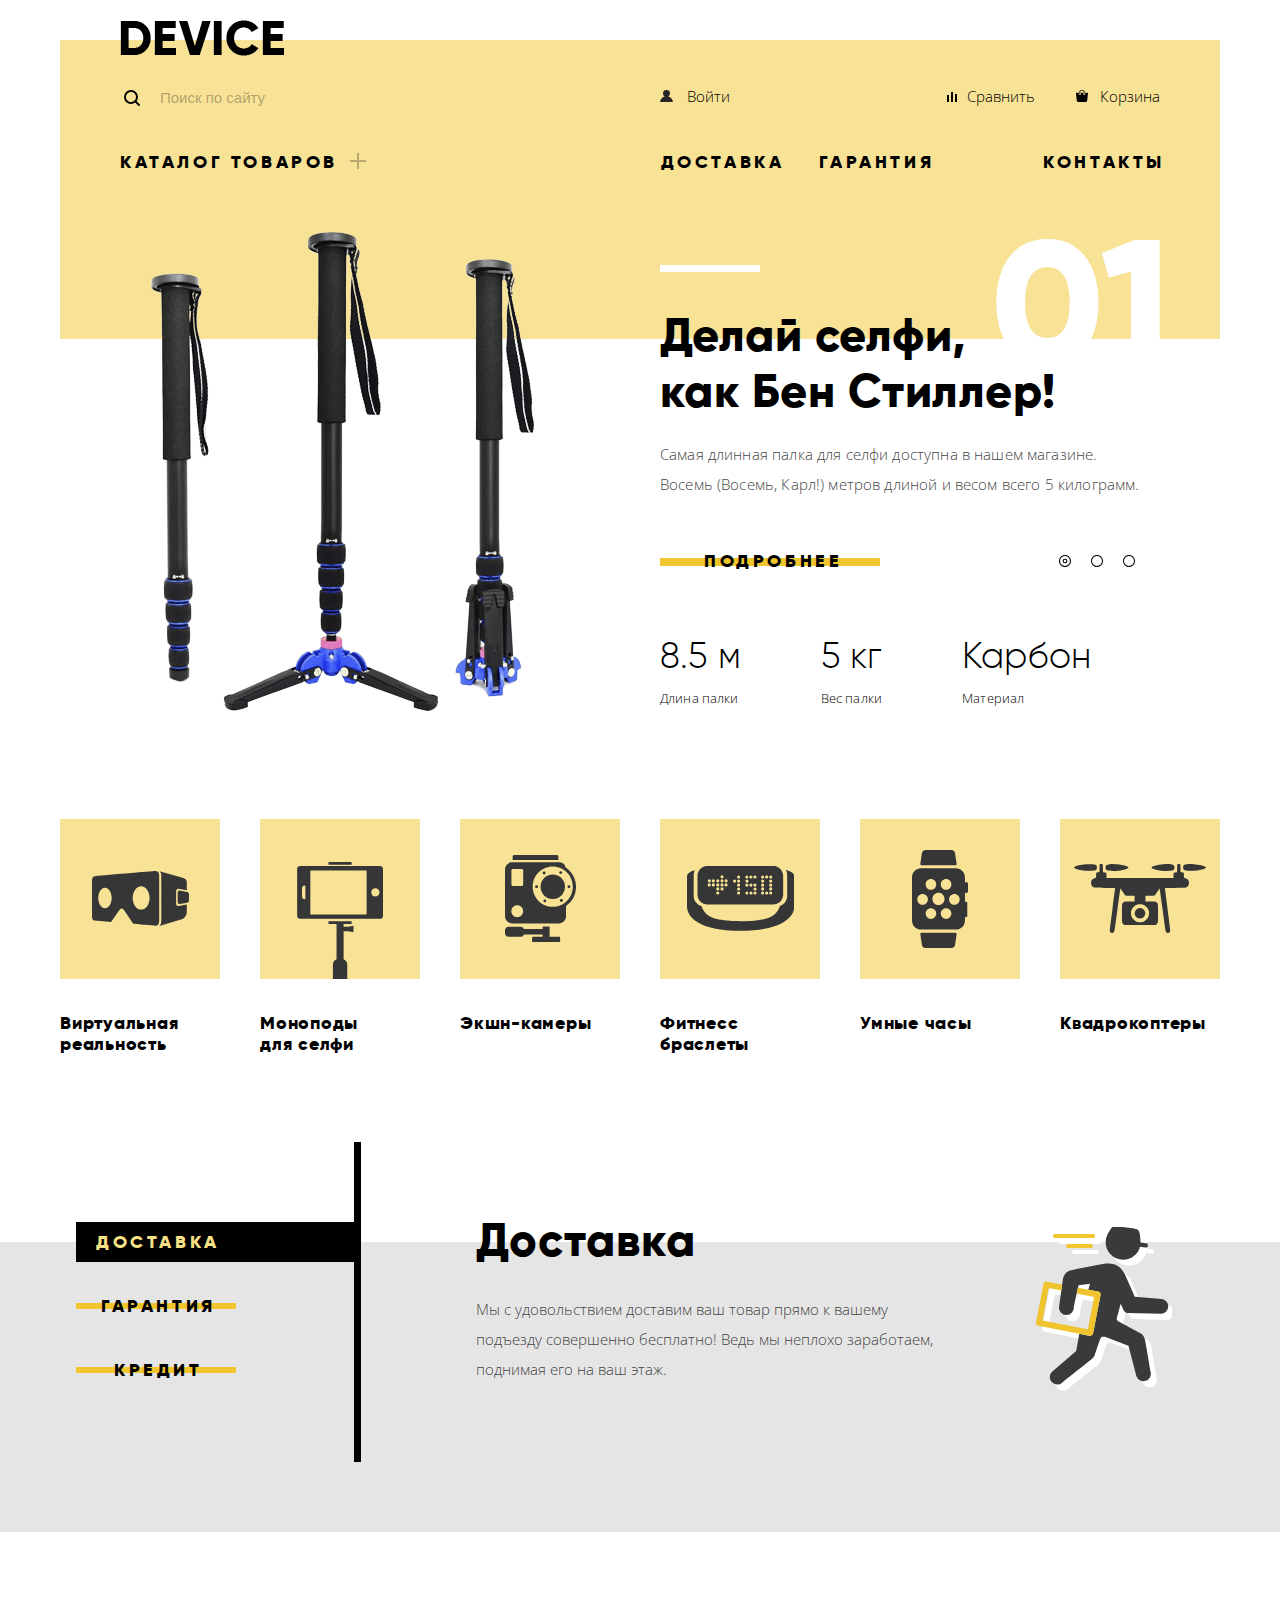
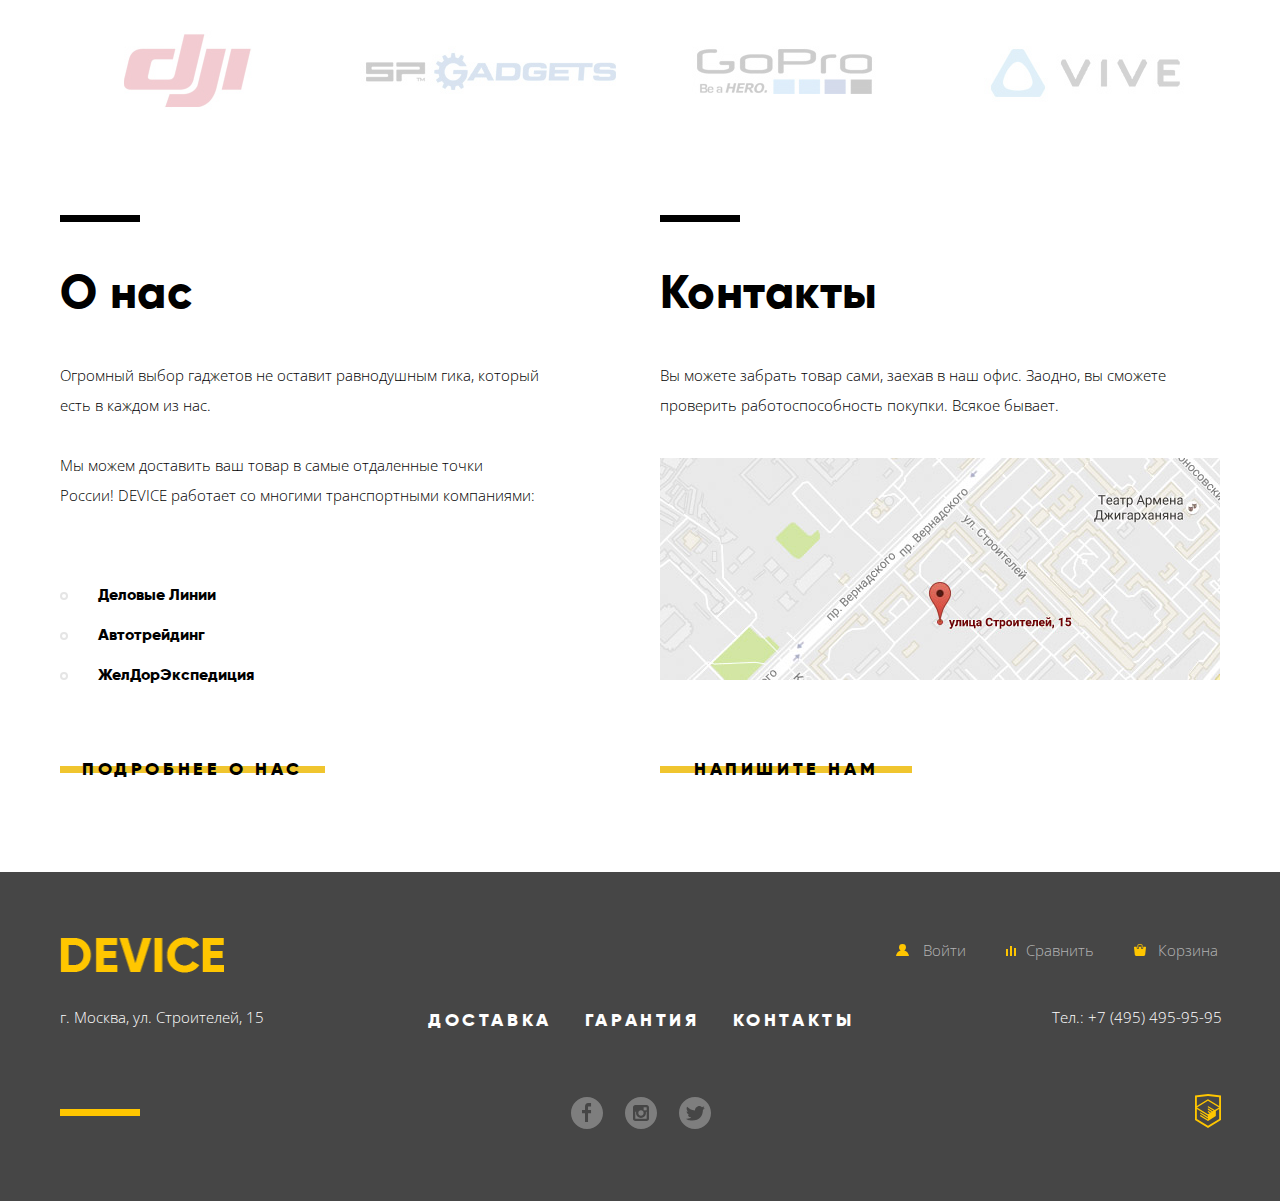
==== commit 07f42a84: "js и исправление багов" ====
--- a/index.html
+++ b/index.html
@@ -3,9 +3,7 @@
 	<head>
 		<meta charset="utf-8">
 		<title>Девайс</title>
-		<!-- Подключил на время локально в файле css -->
-
-		<!-- <link href="https://fonts.googleapis.com/css?family=Open+Sans:300,400&amp;subset=cyrillic" rel="stylesheet"> -->
+		<link href="https://fonts.googleapis.com/css?family=Open+Sans:300,400&amp;subset=cyrillic" rel="stylesheet">
 		<link rel="stylesheet" href="css/normalize.css">
 		<link rel="stylesheet" href="css/style.css">
 	</head>
@@ -243,88 +241,101 @@
 						</li>
 					</ul>
 				</section>
+			</div>
 
 				<section class="service-tabs">
-					<h2 class="visually-hidden">Сервисы</h2>
-					
-					<div class="service-tabs-wrapper">
-
-						<input class="services-radio" id="delivery" type="radio" name="services" checked>
-						<input class="services-radio" id="guarantee" type="radio" name="services">
-						<input class="services-radio" id="credit" type="radio" name="services">
-
-						<div class="service-tabs-item">
-							<ul class="services-btn-list">
-								<li class="services-btn-item">
-									<label class="services-btn delivery-btn" for="delivery">
-										<span>Доставка</span>
-									</label>
-								</li>
-
-								<li class="services-btn-item">
-									<label class="services-btn guarantee-btn" for="guarantee">
-										<span>Гарантия</span>
-									</label>
-								</li>
-
-								<li class="services-btn-item">
-									<label class="services-btn credit-btn" for="credit">
-										<span>Кредит</span>
-									</label>
-								</li>
-							</ul>
-						</div>
-
-						<div class="service-tabs-item">
-							<ul class="services-list">
-								<li class="services-item services-delivering">
-									<h3 class="service-title">Доставка</h3>
-
-									<div class="services-description">
-										<p>Мы с удовольствием доставим ваш товар прямо к вашему подъезду совершенно бесплатно! Ведь мы неплохо заработаем, поднимая его на ваш этаж.</p>
-									</div>	
-								</li>
-
-								<li class="services-item services-guarantee">
-									<h3 class="service-title">Гарантия</h3>
-
-									<div class="services-description">
-										<p>Если из-за возгорания купленного у нас товара у вас сгорит дом — не переживайте, мы выдадим вам новый.<br>Товар, не дом, конечно же.</p>
-									</div>
-								</li>
-
-								<li class="services-item services-credit">
-									<h3 class="service-title">Кредит</h3>
-
-									<div class="services-description">
-										<p>
-											Залезть в долговую яму стало проще! Кредитные консультанты подберут для вас наиболее выгодные условия кредита. Выгодные для нашего банка, разумеется.
-										</p>
-									</div>										
-								</li>
-							</ul>
-						</div>
-					</div>						
+					<div class="global-width">
+						<h2 class="visually-hidden">Сервисы</h2>
+						
+						<div class="service-tabs-wrapper">
+
+							<input class="services-radio" id="delivery" type="radio" name="services" checked>
+							<input class="services-radio" id="guarantee" type="radio" name="services">
+							<input class="services-radio" id="credit" type="radio" name="services">
+
+							<div class="service-tabs-item">
+								<ul class="services-btn-list">
+									<li class="services-btn-item">
+										<label class="services-btn delivery-btn" for="delivery">
+											<span>Доставка</span>
+										</label>
+									</li>
+
+									<li class="services-btn-item">
+										<label class="services-btn guarantee-btn" for="guarantee">
+											<span>Гарантия</span>
+										</label>
+									</li>
+
+									<li class="services-btn-item">
+										<label class="services-btn credit-btn" for="credit">
+											<span>Кредит</span>
+										</label>
+									</li>
+								</ul>
+							</div>
+
+							<div class="service-tabs-item">
+								<ul class="services-list">
+									<li class="services-item services-delivering">
+										<h3 class="service-title">Доставка</h3>
+
+										<div class="services-description">
+											<p>Мы с удовольствием доставим ваш товар прямо к вашему подъезду совершенно бесплатно! Ведь мы неплохо заработаем, поднимая его на ваш этаж.</p>
+										</div>	
+									</li>
+
+									<li class="services-item services-guarantee">
+										<h3 class="service-title">Гарантия</h3>
+
+										<div class="services-description">
+											<p>Если из-за возгорания купленного у нас товара у вас сгорит дом — не переживайте, мы выдадим вам новый.<br>Товар, не дом, конечно же.</p>
+										</div>
+									</li>
+
+									<li class="services-item services-credit">
+										<h3 class="service-title">Кредит</h3>
+
+										<div class="services-description">
+											<p>
+												Залезть в долговую яму стало проще! Кредитные консультанты подберут для вас наиболее выгодные условия кредита. Выгодные для нашего банка, разумеется.
+											</p>
+										</div>										
+									</li>
+								</ul>
+							</div>
+						</div>
+					</div>
+											
 				</section>
 
+			<div class="global-width">
 				<section class="logotypes">
 					<h2 class="visually-hidden">Логотипы</h2>
 
 					<ul class="logotypes-list">
 						<li class="logotypes-item">
-							<img src="img/content/logo-1.jpg" alt="Логотип компании 'DJI'" width="260" height="100">
+							<a href="#">
+								<img src="img/content/logo-1.jpg" alt="Логотип компании 'DJI'" width="260" height="100">
+							</a>							
 						</li>
 
 						<li class="logotypes-item">
-							<img src="img/content/logo-2.jpg" alt="Логотип компании 'SP Gadgets'" width="260" height="100">
+							<a href="#">
+								<img src="img/content/logo-2.jpg" alt="Логотип компании 'SP Gadgets'" width="260" height="100">
+							</a>							
 						</li>
 
 						<li class="logotypes-item">
-							<img src="img/content/logo-3.jpg" alt="Логотип компании 'GoPro'" width="260" height="100">
+							<a href="#">
+								<img src="img/content/logo-3.jpg" alt="Логотип компании 'GoPro'" width="260" height="100">
+							</a>							
 						</li>
 
 						<li class="logotypes-item">
-							<img src="img/content/logo-4.jpg" alt="Логотип компании 'Vive'" width="260" height="100">
+							<a href="#">
+								<img src="img/content/logo-4.jpg" alt="Логотип компании 'Vive'" width="260" height="100">
+							</a>							
 						</li>
 					</ul>
 				</section>
@@ -452,8 +463,14 @@
 
 		<div class="modal-map">
 			<h2 class="visually-hidden">Карта</h2>
-			<img src="img/content/big-map.jpg" alt="Адрес расположения офиса &#34;Девайс&#34;: улица Строителей, 15." width="960" height="559">
+
+			<iframe class="modal-real-map" src="https://www.google.com/maps/embed?pb=!1m18!1m12!1m3!1d2249.123680446616!2d37.52871677602479!3d55.6868374445497!2m3!1f0!2f0!3f0!3m2!1i1024!2i768!4f13.1!3m3!1m2!1s0x46b54cf65f5c8955%3A0x694710ccd55501e!2z0YPQuy4g0KHRgtGA0L7QuNGC0LXQu9C10LksIDE1LCDQnNC-0YHQutCy0LAsIDExOTMxMQ!5e0!3m2!1sru!2sru!4v1504711570034" width="960" height="559" frameborder="0" style="border:0" allowfullscreen></iframe>
+
+			<img class="map-img" src="img/content/big-map.jpg" alt="Адрес расположения офиса &#34;Девайс&#34;: улица Строителей, 15." width="960" height="559">
+
 			<button class="modal-close" type="button"><span class="visually-hidden">close</span></button>
 		</div>
+
+		<script src="js/modal.js"></script>
 	</body>
 </html>--- a/css/style.css
+++ b/css/style.css
@@ -1,1777 +1,2643 @@
-@font-face {
-	font-family: Gilroy;
-	font-style: normal;
-	font-weight: 800;
-	src: local("Gilroy"),
-		 url(../fonts/gilroyextrabold.woff) format("woff"),
-		 url(../fonts/gilroyextrabold.woff2) format("woff2");
-}
-
-@font-face {
-	font-family: Gilroy;
-	font-style: normal;
-	font-weight: 100;
-	src: local("Gilroy"),
-		 url(../fonts/gilroylight.woff) format("woff"),
-		 url(../fonts/gilroylight.woff2) format("woff2");
+@font-face
+{
+    font-family: Gilroy;
+    font-weight: 800;
+    font-style: normal;
+
+    src: local('Gilroy'),
+    url(../fonts/gilroyextrabold.woff) format('woff'),
+    url(../fonts/gilroyextrabold.woff2) format('woff2');
+}
+
+@font-face
+{
+    font-family: Gilroy;
+    font-weight: 100;
+    font-style: normal;
+
+    src: local('Gilroy'),
+    url(../fonts/gilroylight.woff) format('woff'),
+    url(../fonts/gilroylight.woff2) format('woff2');
 }
 
 /*Подключил, пока на море, из за плохого интернета*/
 
-@font-face {
-	font-family: "Open Sans";
-	font-style: normal;
-	font-weight: 100;
-	src: local("Open Sans"),
-		 url(../fonts/opensanslight.woff) format("woff"),
-		 url(../fonts/opensanslight.woff2) format("woff2");
-}
-
-@font-face {
-	font-family: "Open Sans";
-	font-style: normal;
-	font-weight: 400;
-	src: local("Open Sans"),
-		 url(../fonts/opensans.woff) format("woff"),
-		 url(../fonts/opensans.woff2) format("woff2");
-}
+/*@font-face
+{
+    font-family: 'Open Sans';
+    font-weight: 100;
+    font-style: normal;
+
+    src: local('Open Sans'),
+    url(../fonts/opensanslight.woff) format('woff'),
+    url(../fonts/opensanslight.woff2) format('woff2');
+}
+
+@font-face
+{
+    font-family: 'Open Sans';
+    font-weight: 400;
+    font-style: normal;
+
+    src: local('Open Sans'),
+    url(../fonts/opensans.woff) format('woff'),
+    url(../fonts/opensans.woff2) format('woff2');
+}*/
 
 html,
-body {
-	height: 100%;
-}
-
-*, *::before, *::after {
-	box-sizing: inherit;
-}
-
-html {
-	box-sizing: border-box;
-}
-
-body {
-	font-size: 15px;
-	line-height: 30px;
-	color: #000;
-	background-color: #fff;
-	min-width: 1200px;
-	font-family: "Open Sans", sans-serif;
-	font-weight: 100;
-	display: flex;
-	flex-direction: column;
-}
-
-.main-content {
-	flex: 1 0 auto;
-}
-
-.main-footer {
-	flex: 0 0 auto;
-}
-
-img {
-	max-width: 100%;
-	height: auto;
-}
-
-a {
-	color: inherit;
-	text-decoration: none;
-}
-
-.visually-hidden {
-	position: absolute;
-	overflow: hidden;
-	clip: rect(0 0 0 0);
-	height: 1px;
-	width: 1px;
-	margin: -1px;
-	padding: 0;
-	border: 0;
-}
-
-.global-width {
-	width: 1200px;
-	padding: 0 20px;
-	margin: auto;
-}
-
-.heading-wrapper {
-	width: 1200px;
-	padding: 0 80px;
-	margin: 0 auto;
-	margin-bottom: 40px;
-}
-
-.main-header-wrapper {
-	position: relative;
-	padding: 0 60px;
-	line-height: 36px;
-	margin-bottom: 60px;
-	background-color: #f7e296;
-	padding-bottom: 165px;
-	margin-top: 40px;
-}
-
-.inner-page-header {
-	padding-bottom: 50px;
-	margin-bottom: 48px;
-}
-
-.header-logo {
-	margin-bottom: 10px;
-	margin-top: -20px;
-}
-
-.header-upper-part {
-	display: flex;
-	margin-bottom: 32px;
+body
+{
+    height: 100%;
+}
+
+*,
+*::before,
+*::after
+{
+    -webkit-box-sizing: inherit;
+            box-sizing: inherit;
+}
+
+html
+{
+    -webkit-box-sizing: border-box;
+            box-sizing: border-box;
+}
+
+body
+{
+    font-family: 'Open Sans', sans-serif;
+    font-size: 15px;
+    font-weight: 100;
+    line-height: 30px;
+
+    display: -webkit-box;
+
+    display: -ms-flexbox;
+
+    display: flex;
+    -webkit-box-orient: vertical;
+    -webkit-box-direction: normal;
+        -ms-flex-direction: column;
+            flex-direction: column;
+
+    min-width: 1200px;
+
+    color: #000;
+    background-color: #fff;
+}
+
+.main-content
+{
+    -webkit-box-flex: 1;
+        -ms-flex: 1 0 auto;
+            flex: 1 0 auto;
+}
+
+.main-footer
+{
+    -webkit-box-flex: 0;
+        -ms-flex: 0 0 auto;
+            flex: 0 0 auto;
+}
+
+img
+{
+    max-width: 100%;
+    height: auto;
+}
+
+a
+{
+    text-decoration: none;
+
+    color: inherit;
+}
+
+.visually-hidden
+{
+    position: absolute;
+
+    overflow: hidden;
+    clip: rect(0 0 0 0);
+
+    width: 1px;
+    height: 1px;
+    margin: -1px;
+    padding: 0;
+
+    border: 0;
+}
+
+.global-width
+{
+    width: 1200px;
+    margin: auto;
+    padding: 0 20px;
+}
+
+.heading-wrapper
+{
+    width: 1200px;
+    margin: 0 auto;
+    margin-bottom: 40px;
+    padding: 0 80px;
+}
+
+.main-header-wrapper
+{
+    line-height: 36px;
+
+    position: relative;
+
+    margin-top: 40px;
+    margin-bottom: 60px;
+    padding: 0 60px;
+    padding-bottom: 165px;
+
+    background-color: #f7e296;
+}
+
+.inner-page-header
+{
+    margin-bottom: 48px;
+    padding-bottom: 50px;
+}
+
+.header-logo
+{
+    margin-top: -20px;
+    margin-bottom: 10px;
+}
+
+.header-upper-part
+{
+    display: -webkit-box;
+    display: -ms-flexbox;
+    display: flex;
+
+    margin-bottom: 32px;
 }
 
 .logo:hover,
 .header-menu-dropdown a:hover,
-.footer-services-list a:hover {
-	opacity: 0.6;
+.footer-services-list a:hover
+{
+    opacity: .6;
 }
 
 .logo:active,
 .header-menu-dropdown a:active,
-.footer-services-list a:active {
-	opacity: 0.3;
-}
-
-
-.header-user-navigation .log-out {
-	opacity: 0.3;
-}
-
-.site-searching-form {
-	display: flex;
-}
-
-.site-searching-field {
-	background-color: transparent;
-	background-image: url(../img/i/search.svg);
-	background-repeat: no-repeat;
-	background-position: 4px 50%;
-	border: none;
-	border-bottom: 2px solid transparent;
-	width: 356px;
-	padding-left: 40px;
-	line-height: 36px;
-}
-
-.site-searching-field::placeholder {
-	color: rgba(0, 0, 0, 0.3);
-}
-
-.site-searching-field:hover::placeholder {
-	color: rgba(0, 0, 0, 0.6);
-}
-
-.site-searching-field:focus {
-	border-bottom-color: #000;
-	outline: none;
-}
-
-.site-searching-field:focus::placeholder {
-	color: rgba(0, 0, 0, 1);
-}
-
-.site-searching-btn {
-	background-color: transparent;
-	color: #000;
-	border: 2px solid #000;
-	outline: none;
-	line-height: 36px;
-	visibility: hidden;
-}
-
-.site-searching-field:focus + .site-searching-btn {
-	visibility: visible;
+.footer-services-list a:active
+{
+    opacity: .3;
+}
+
+
+.header-user-navigation .log-out
+{
+    opacity: .3;
+}
+
+.site-searching-form
+{
+    display: -webkit-box;
+    display: -ms-flexbox;
+    display: flex;
+
+    -ms-flex-preferred-size: 50%;
+
+        flex-basis: 50%;
+}
+
+.site-searching-field
+{
+    line-height: 36px;
+
+    width: 356px;
+    padding-left: 40px;
+
+    border: none;
+    border-bottom: 2px solid transparent;
+    background-color: transparent;
+    background-image: url(../img/i/search.svg);
+    background-repeat: no-repeat;
+    background-position: 4px 50%;
+}
+
+.site-searching-field::-webkit-input-placeholder
+{
+    color: rgba(0, 0, 0, .3);
+}
+
+.site-searching-field:-ms-input-placeholder
+{
+    color: rgba(0, 0, 0, .3);
+}
+
+.site-searching-field::placeholder
+{
+    color: rgba(0, 0, 0, .3);
+}
+
+.site-searching-field:hover::-webkit-input-placeholder
+{
+    color: rgba(0, 0, 0, .6);
+}
+
+.site-searching-field:hover:-ms-input-placeholder
+{
+    color: rgba(0, 0, 0, .6);
+}
+
+.site-searching-field:hover::placeholder
+{
+    color: rgba(0, 0, 0, .6);
+}
+
+.site-searching-field:focus
+{
+    border-bottom-color: #000;
+    outline: none;
+}
+
+.site-searching-field:focus::-webkit-input-placeholder
+{
+    color: rgba(0, 0, 0, 1);
+}
+
+.site-searching-field:focus:-ms-input-placeholder
+{
+    color: rgba(0, 0, 0, 1);
+}
+
+.site-searching-field:focus::placeholder
+{
+    color: rgba(0, 0, 0, 1);
+}
+
+.site-searching-btn
+{
+    line-height: 36px;
+
+    visibility: hidden;
+
+    color: #000;
+    border: 2px solid #000;
+    outline: none;
+    background-color: transparent;
+}
+
+.site-searching-field:focus + .site-searching-btn
+{
+    visibility: visible;
 }
 
 .site-searching-btn:hover,
-.site-searching-btn:focus {
-	background-color: #000;
-	color: #fff;
-}
-
-.site-searching-btn:active {
-	color: rgba(255, 255, 255, 0.3);
-}
-
-.header-user-navigation {
-	display: flex;
-	flex-wrap: wrap;
-	justify-content: flex-end;
-	margin: 0;
-	padding: 0;
-	width: 100%;
-	list-style: none;
-}
-
-.header-user-navigation li:nth-last-of-type(1) {
-	margin-left: 41px;
-}
-
-.header-user-navigation li:nth-last-of-type(2) {
-	margin-left: auto;
-}
-
-.header-user-navigation li:nth-of-type(1) {
-	margin-left: 125px;
+.site-searching-btn:focus
+{
+    color: #fff;
+    background-color: #000;
+}
+
+.site-searching-btn:active
+{
+    color: rgba(255, 255, 255, .3);
+}
+
+.header-user-navigation
+{
+    display: -webkit-box;
+    display: -ms-flexbox;
+    display: flex;
+
+    width: 100%;
+    margin: 0;
+    padding: 0;
+    padding-left: 20px;
+
+    list-style: none;
+
+    -ms-flex-preferred-size: 50%;
+
+        flex-basis: 50%;
+    -ms-flex-wrap: wrap;
+        flex-wrap: wrap;
+}
+
+.header-user-navigation li:nth-last-of-type(1)
+{
+    margin-left: 41px;
+}
+
+.header-user-navigation li:nth-last-of-type(2)
+{
+    margin-left: auto;
 }
 
 .log-in::before,
-.user-profile::before {
-	content: url(../img/i/user.svg);
-	margin-right: 14px;
-}
-
-.log-out {
-	margin-left: 20px;
-}
-
-.compare::before {
-	content: url(../img/i/compare.svg);
-	margin-right: 10px;
-}
-
-.basket::before {
-	content: url(../img/i/cart.svg);
-	margin-right: 12px;
-}
-
-.header-user-navigation a:hover {
-	color: rgba(0, 0, 0, 0.6);
-}
-
-.header-user-navigation a:active {
-	color: rgba(0, 0, 0, 0.3);
-}
-
-.header-user-navigation a:hover::before {
-	opacity: 0.8;
-}
-
-.header-user-navigation a:active::before {
-	opacity: 0.3;
-}
-
-.header-menu {
-	display: flex;
-	flex-wrap: wrap;
-	font-family: Gilroy, Arial, sans-serif;
-	font-size: 18px;
-	font-weight: 800;
-	line-height: 1.2;
-	margin: 0;
-	padding: 0;
-	list-style: none;
-}
-
-.header-menu-item {
-	text-transform: uppercase;
-	letter-spacing: 0.2em;
-}
-
-.header-menu-item:hover {
-	color: rgba(0, 0, 0, 0.6);
-}
-
-.header-menu-item:active {
-	color: rgba(0, 0, 0, 0.3);
-}
-
-.white-stripe::before {
-	content: "";
-	display: block;
-	position: absolute;
-	width: 100px;
-	height: 7px;
-	background-color: #fff;
-	top: -42px;
-}
-
-.catalog-btn {
-	position: relative;
-	padding-right: 28px;
+.user-profile::before
+{
+    margin-right: 14px;
+
+    content: url(../img/i/user.svg);
+}
+
+.log-out
+{
+    margin-left: 20px;
+}
+
+.compare::before
+{
+    margin-right: 10px;
+
+    content: url(../img/i/compare.svg);
+}
+
+.basket::before
+{
+    margin-right: 12px;
+
+    content: url(../img/i/cart.svg);
+}
+
+.header-user-navigation a:hover
+{
+    color: rgba(0, 0, 0, .6);
+}
+
+.header-user-navigation a:active
+{
+    color: rgba(0, 0, 0, .3);
+}
+
+.header-user-navigation a:hover::before
+{
+    opacity: .8;
+}
+
+.header-user-navigation a:active::before
+{
+    opacity: .3;
+}
+
+.header-menu
+{
+    font-family: Gilroy, Arial, sans-serif;
+    font-size: 18px;
+    font-weight: 800;
+    line-height: 1.2;
+
+    display: -webkit-box;
+
+    display: -ms-flexbox;
+
+    display: flex;
+
+    margin: 0;
+    padding: 0;
+
+    list-style: none;
+
+    -ms-flex-wrap: wrap;
+
+        flex-wrap: wrap;
+}
+
+.header-menu-item
+{
+    letter-spacing: .2em;
+    text-transform: uppercase;
+}
+
+.header-menu-item:hover
+{
+    color: rgba(0, 0, 0, .6);
+}
+
+.header-menu-item:active
+{
+    color: rgba(0, 0, 0, .3);
+}
+
+.white-stripe::before
+{
+    position: absolute;
+    top: -42px;
+
+    display: block;
+
+    width: 100px;
+    height: 7px;
+
+    content: '';
+
+    background-color: #fff;
+}
+
+.catalog-btn
+{
+    position: relative;
+
+    padding-right: 28px;
 }
 
 .catalog-btn::before,
-.catalog-btn::after {
-	content: "";
-	position: absolute;
-	right: 0;
-	top: 40%;
-	width: 16px;
-	height: 2px;
-	background-color: rgba(184, 169, 116, 1);
-}
-
-.catalog-btn::after {
-	transform: rotate(90deg);
+.catalog-btn::after
+{
+    position: absolute;
+    top: 40%;
+    right: 0;
+
+    width: 16px;
+    height: 2px;
+
+    content: '';
+
+    background-color: rgba(184, 169, 116, 1);
+}
+
+.catalog-btn::after
+{
+    -webkit-transform: rotate(90deg);
+        -ms-transform: rotate(90deg);
+            transform: rotate(90deg);
 }
 
 .catalog-btn:hover::before,
-.catalog-btn:hover::after {
-	background-color: rgba(184, 169, 116, 1);
-}
-
-.header-menu-dropdown {
-	position: absolute;
+.catalog-btn:hover::after
+{
+    background-color: rgba(184, 169, 116, 1);
+}
+
+.header-menu-dropdown
+{
+    font-family: 'Open Sans', sans-serif;
+    font-size: 15px;
+    font-weight: 100;
+    line-height: 36px;
+
+    position: absolute;
+    z-index: 1;
+    right: 0;
+    left: 0;
+
+    display: -webkit-box;
+
+    display: -ms-flexbox;
+
+    display: flex;
+    visibility: hidden;
+
     padding-top: 23px;
     padding-bottom: 35px;
-    left: 0;
-    right: 0;
-	z-index: 1;
-	display: flex;
-	font-family: "Open Sans", sans-serif;
-	font-size: 15px;
-	line-height: 36px;
-	letter-spacing: 0.01em;
-	font-weight: 100;
-	visibility: hidden;
-	opacity: 0;
-	transition: .5s;
-	background-color: #f7e296;
-	padding-left: 60px;
-}
-
-.header-menu li:hover > .header-menu-dropdown {
-	visibility: visible;
-	opacity: 1;
-	transition: .5s;
-}
-
-.header-menu-dropdown:hover {
-	visibility: visible;
-}
-
-.header-menu-dropdown ul {
-	list-style: none;
-	padding: 0;
-	margin: 0;
-}
-
-.header-menu-dropdown ul {
-	max-width: 200px;
-	margin-right: 60px;
-}
-
-.header-menu > li:nth-last-of-type(1) {
-	margin-left: 109px;
-	margin-right: -5px;
-}
-
-.header-menu > li:nth-last-of-type(2) {
-	margin-left: 35px;
-}
-
-.header-menu > li:nth-last-of-type(3) {
-	margin-left: auto;
-}
-
-.page-title {
-	font-family: Gilroy, Arial, sans-serif;
-	font-weight: 800;
-	font-size: 47px;
-	letter-spacing: 0.01em;
-	margin: 0;
-	margin-bottom: 26px;
-}
-
-.breadcrumbs {
-	display: flex;
-	flex-wrap: wrap;
-	list-style: none;
-	padding: 0;
-	margin: 0;
-	font-size: 14px;
-	line-height: 36px;
-	color: #000;
-}
-
-.breadcrumbs li:nth-of-type(n+2) {
-	margin-left: 16px;
-}
-
-.breadcrumbs li:nth-of-type(n+2)::before {
-	content: url(../img/i/nav-arrow.svg);
-	margin-right: 19px;
-}
-
-.breadcrumbs a {
-	color: rgba(0, 0, 0, 0.3);
-}
-
-.breadcrumbs-current {	
-	color: rgba(0, 0, 0, 0.3);
-}
-
-.breadcrumbs a:hover {
-	color: rgba(0, 0, 0, 0.6);
-}
-
-.breadcrumbs a:active {
-	color: rgba(0, 0, 0, 0.1);
-}
-
-.recomendation {
-	margin-bottom: 35px;
-}
-
-.slider {
-	position: relative;
-}
-
-.slider-radio {
-	visibility: hidden;
-}
-
-.slider-list {
-	position: relative;
-	min-height: 550px;
-	list-style: none;
-	padding: 0;
-	margin: 0;
-	margin-top: -195px;
-}
-
-.slider-item {
-	display: flex;
-	position: absolute;
-	width: 100%;
-	opacity: 0;
-}
-
-.slider-controls {
-	list-style: none;
-	padding: 0;
-	margin: 0;
-	display: flex;
-	position: absolute;
-	top: 147px;
-	right: 85px;
-}
-
-.slider-controls li {
-	margin-right: 20px;
-}
-
-.slider-controls li:last-of-type {
-	margin-right: 0px;
-}
-
-.slide-btn {
-	cursor: pointer;
-}
-
-.slide-btn::before {
-	content: "";
-	display: inline-block;
-	width: 12px;
-	height: 12px;
-	background-image: url(../img/i/slider-button-empty.svg);
-	background-repeat: no-repeat;
-	background-size: 100%;
+    padding-left: 60px;
+
+    -webkit-transition: .5s;
+
+    -o-transition: .5s;
+
+    transition: .5s;
+    letter-spacing: .01em;
+
+    opacity: 0;
+    background-color: #f7e296;
+}
+
+.header-menu li:hover > .header-menu-dropdown
+{
+    visibility: visible;
+
+    -webkit-transition: .5s;
+
+    -o-transition: .5s;
+
+    transition: .5s;
+
+    opacity: 1;
+}
+
+.header-menu-dropdown:hover
+{
+    visibility: visible;
+}
+
+.header-menu-dropdown ul
+{
+    margin: 0;
+    padding: 0;
+
+    list-style: none;
+}
+
+.header-menu-dropdown ul
+{
+    max-width: 200px;
+    margin-right: 60px;
+}
+
+.header-menu > li:nth-last-of-type(1)
+{
+    margin-right: -5px;
+    margin-left: 109px;
+}
+
+.header-menu > li:nth-last-of-type(2)
+{
+    margin-left: 35px;
+}
+
+.header-menu > li:nth-last-of-type(3)
+{
+    margin-left: auto;
+}
+
+.page-title
+{
+    font-family: Gilroy, Arial, sans-serif;
+    font-size: 47px;
+    font-weight: 800;
+
+    margin: 0;
+    margin-bottom: 26px;
+
+    letter-spacing: .01em;
+}
+
+.breadcrumbs
+{
+    font-size: 14px;
+    line-height: 36px;
+
+    display: -webkit-box;
+
+    display: -ms-flexbox;
+
+    display: flex;
+
+    margin: 0;
+    padding: 0;
+
+    list-style: none;
+
+    color: #000;
+
+    -ms-flex-wrap: wrap;
+
+        flex-wrap: wrap;
+}
+
+.breadcrumbs li:nth-of-type(n+2)
+{
+    margin-left: 16px;
+}
+
+.breadcrumbs li:nth-of-type(n+2)::before
+{
+    margin-right: 19px;
+
+    content: url(../img/i/nav-arrow.svg);
+}
+
+.breadcrumbs a
+{
+    color: rgba(0, 0, 0, .3);
+}
+
+.breadcrumbs-current
+{
+    color: rgba(0, 0, 0, .3);
+}
+
+.breadcrumbs a:hover
+{
+    color: rgba(0, 0, 0, .6);
+}
+
+.breadcrumbs a:active
+{
+    color: rgba(0, 0, 0, .1);
+}
+
+.recomendation
+{
+    margin-bottom: 35px;
+}
+
+.slider
+{
+    position: relative;
+}
+
+.slider-radio
+{
+    visibility: hidden;
+}
+
+.slider-list
+{
+    position: relative;
+
+    min-height: 550px;
+    margin: 0;
+    margin-top: -195px;
+    padding: 0;
+
+    list-style: none;
+}
+
+.slider-item
+{
+    position: absolute;
+
+    display: -webkit-box;
+
+    display: -ms-flexbox;
+
+    display: flex;
+
+    width: 100%;
+
+    opacity: 0;
+    visibility: hidden;
+}
+
+.slider-controls
+{
+    position: absolute;
+    top: 147px;
+    right: 85px;
+
+    display: -webkit-box;
+
+    display: -ms-flexbox;
+
+    display: flex;
+
+    margin: 0;
+    padding: 0;
+
+    list-style: none;
+}
+
+.slider-controls li
+{
+    margin-right: 20px;
+}
+
+.slider-controls li:last-of-type
+{
+    margin-right: 0;
+}
+
+.slide-btn
+{
+    cursor: pointer;
+}
+
+.slide-btn::before
+{
+    display: inline-block;
+
+    width: 12px;
+    height: 12px;
+
+    content: '';
+
+    background-image: url(../img/i/slider-button-empty.svg);
+    background-repeat: no-repeat;
+    background-size: 100%;
 }
 
 #slide1:checked ~ .slider-controls .slide1-btn::before,
 #slide2:checked ~ .slider-controls .slide2-btn::before,
-#slide3:checked ~ .slider-controls .slide3-btn::before {
-	background-image: url(../img/i/slider-button.svg);	
+#slide3:checked ~ .slider-controls .slide3-btn::before
+{
+    background-image: url(../img/i/slider-button.svg);
 }
 
 
 #slide1:checked ~ .slider-list .slide1,
 #slide2:checked ~ .slider-list .slide2,
-#slide3:checked ~ .slider-list .slide3 {
-	opacity: 1;
-}
-
-.slider-item-section {
-	width: 50%;
-}
-
-.slider-item-section:last-child {
-	position: relative;
-	padding: 0 20px;
-}
-
-.slide1-img {
-	margin-top: -6px;
-	margin-left: 90px;
-}
-
-.slide2-img {
-	margin-top: 6px;
-	margin-left: 120px;
-}
-
-.slide3-img {
-	margin-top: 60px;
-	margin-left: 32px;
-}
-
-.slider-num {
-	position: absolute;
-	top: -20px;
-	right: 48px;
-	font-family: Gilroy, Arial, sans-serif;
-	font-size: 179.2px;
-	color: #fff;
-	font-weight: 800;
-	line-height: 179.2px;
-}
-
-.slider-item-slogan {
-	position: relative;
-	font-family: Gilroy, Arial, sans-serif;
-	font-size: 47px;
-	font-weight: 800;
-	line-height: 1.2;
-	letter-spacing: 0.01em;
-	margin-top: 73px;
-	margin-bottom: 20px;
-}
-
-.slider-description {
-	color: #464646;
-	letter-spacing: 0.01em;
-	margin-bottom: 40px;
-}
-
-.btn {
-	position: relative;
-	display: inline-block;
-	font-family: Gilroy, Arial, sans-serif;
-	font-weight: 800;
-	font-size: 18px;
-	line-height: 1.2;
-	letter-spacing: 0.2em;
-	text-transform: uppercase;
- 	padding: 12px 44px;
-
- 	border: none;
- 	background-color: transparent;
- 	outline: none;
-}
-
-.btn span {
-	position: relative;
-	z-index: 1;
-}
-
-.btn::before {
-	content: " ";
-	position: absolute;
-	left: 0;
-	right: 0;
-	top: 19px;
-	bottom: 19px;
-	background-color: #f0c52e;
-	transition: all 0.5s;
+#slide3:checked ~ .slider-list .slide3
+{
+    opacity: 1;
+    visibility: visible;
+}
+
+.slider-item-section
+{
+    width: 50%;
+}
+
+.slider-item-section:last-child
+{
+    position: relative;
+
+    padding: 0 20px;
+}
+
+.slide1-img
+{
+    margin-top: -6px;
+    margin-left: 90px;
+}
+
+.slide2-img
+{
+    margin-top: 6px;
+    margin-left: 120px;
+}
+
+.slide3-img
+{
+    margin-top: 60px;
+    margin-left: 32px;
+}
+
+.slider-num
+{
+    font-family: Gilroy, Arial, sans-serif;
+    font-size: 179.2px;
+    font-weight: 800;
+    line-height: 179.2px;
+
+    position: absolute;
+    top: -20px;
+    right: 48px;
+
+    color: #fff;
+}
+
+.slider-item-slogan
+{
+    font-family: Gilroy, Arial, sans-serif;
+    font-size: 47px;
+    font-weight: 800;
+    line-height: 1.2;
+
+    position: relative;
+
+    margin-top: 73px;
+    margin-bottom: 20px;
+
+    letter-spacing: .01em;
+}
+
+.slider-description
+{
+    margin-bottom: 40px;
+
+    letter-spacing: .01em;
+
+    color: #464646;
+}
+
+.btn
+{
+    font-family: Gilroy, Arial, sans-serif;
+    font-size: 18px;
+    font-weight: 800;
+    line-height: 1.2;
+
+    position: relative;
+
+    display: inline-block;
+
+    padding: 12px 44px;
+
+    letter-spacing: .2em;
+    text-transform: uppercase;
+
+    border: none;
+    outline: none;
+    background-color: transparent;
+}
+
+.btn span
+{
+    position: relative;
+    z-index: 1;
+}
+
+.btn::before
+{
+    position: absolute;
+    top: 19px;
+    right: 0;
+    bottom: 19px;
+    left: 0;
+
+    content: ' ';
+    -webkit-transition: all .5s;
+    -o-transition: all .5s;
+    transition: all .5s;
+
+    background-color: #f0c52e;
 }
 
 .btn:hover::before,
-.btn:focus::before {
-	top: 0;
-	bottom: 0;
-	transition: all 0.5s;
-}
-
-.btn:active {
-	color: rgba(0, 0, 0, 0.3);
-}
-
-.more-information-btn {
-	margin-bottom: 50px;
-	width: 220px;
-}
-
-.slider-item-features {
-	display: flex;
-	flex-wrap: wrap;
-	list-style: none;
-	margin-top: 70px;
-	padding: 0;
-	margin: 0;
-}
-
-.slider-item-features-item {
-	display: flex;
-	flex-direction: column;
-	letter-spacing: 0.01em;
-	margin-right: 80px;
-}
-
-.slide3 .slider-item-features-item {
-	margin-right: 45px;
-}
-
-.slider-item-features-item:last-child {
-	margin-right: 0;
-}
-
-.feature-value {
-	font-family: Gilroy, Arial, sans-serif;
-	font-size: 36px;
-	line-height: 1.2;
-	margin-bottom: 10px;
-}
-
-.feature-name {
-	font-size: 13px;
-	line-height: 20px;
-}
-
-.goods-categories-list {
-	display: flex;
-	flex-wrap: wrap;
-	justify-content: space-between;
-	list-style: none;
-	padding: 0;
-	margin: 0;
-	font-family: Gilroy, Arial, sans-serif;
-	line-height: 1.2;
-	font-weight: 800;
-
-}
-
-.goods-categories {
-	margin-bottom: 170px;
-}
-
-.goods-categories-item {
-	position: relative;
-	width: 160px;
-	letter-spacing: 0.05em;
-}
-
-.goods-categories-item a {
-	display: block;
-}
-
-.goods-categories-title {
-	word-wrap: break-word;
-}
-
-.goods-categories-item:nth-child(1) a::before {background-image: url(../img/i/popular-1.svg);}
-.goods-categories-item:nth-child(2) a::before {background-image: url(../img/i/popular-2.svg);}
-.goods-categories-item:nth-child(3) a::before {background-image: url(../img/i/popular-3.svg);}
-.goods-categories-item:nth-child(4) a::before {background-image: url(../img/i/popular-4.svg);}
-.goods-categories-item:nth-child(5) a::before {background-image: url(../img/i/popular-5.svg);}
-.goods-categories-item:nth-child(6) a::before {background-image: url(../img/i/popular-6.svg);}
-
-.goods-categories-item a::before {
-	content: "";
-	display: block;
-	width: 160px;
-	height: 160px;
-	background-color: rgba(240, 197, 46, 0.5);
-	cursor: pointer;
-	background-repeat: no-repeat;
-	background-position: 50% 50%;
-	margin-bottom: 34px;
-}
-
-.goods-categories-item:nth-child(2) a::before {
-	background-position: 50% 100%;	
-}
-
-.goods-categories-item:hover a::before {	
-	background-color: rgba(240, 197, 46, 1);
-}
-
-.goods-categories-item a::after {
-	content: "";
-	position: absolute;
-	top: 0;
-	left: 0;
-	z-index: 1;
-	visibility: hidden;
-	width: 160px;
-	height: 160px;
-	background-color: rgba(240, 197, 46, 0.7);
-}
-
-.goods-categories-item:active a::after {
-	visibility: visible;
-}
-
-.goods-categories-item:active h3 {
-	color: rgba(0, 0, 0, 0.3);
-}
-
-.service-tabs {
-	position: relative;
-	background-color: #e5e5e5;
-	min-height: 290px;
-	margin-bottom: 90px;
-}
-
-.service-tabs::before {
-	content: "";
-	position: absolute;
-	top: 0;
-	bottom: 0;
-	left: -1000%;
-	right: -1000%;
-	background-color: #e5e5e5;
-}
-
-.service-tabs-wrapper {
-	display: flex;
-	padding-top: 50px;
-	padding-bottom: 50px;
-}
-
-.service-tabs-item {
-	margin-top: -70px;
-}
-
-.services-description {
-	color: #464646;
-}
-
-.services-radio {
-	visibility: hidden;
+.btn:focus::before
+{
+    top: 0;
+    bottom: 0;
+
+    -webkit-transition: all .5s;
+
+    -o-transition: all .5s;
+
+    transition: all .5s;
+}
+
+.btn:active
+{
+    color: rgba(0, 0, 0, .3);
+}
+
+.more-information-btn
+{
+    width: 220px;
+    margin-bottom: 50px;
+}
+
+.slider-item-features
+{
+    display: -webkit-box;
+    display: -ms-flexbox;
+    display: flex;
+
+    margin: 0;
+    padding: 0;
+
+    list-style: none;
+
+    -ms-flex-wrap: wrap;
+
+        flex-wrap: wrap;
+}
+
+.slider-item-features-item
+{
+    display: -webkit-box;
+    display: -ms-flexbox;
+    display: flex;
+    -webkit-box-orient: vertical;
+    -webkit-box-direction: normal;
+        -ms-flex-direction: column;
+            flex-direction: column;
+
+    margin-right: 80px;
+
+    letter-spacing: .01em;
+}
+
+.slide3 .slider-item-features-item
+{
+    margin-right: 45px;
+}
+
+.slider-item-features-item:last-child
+{
+    margin-right: 0;
+}
+
+.feature-value
+{
+    font-family: Gilroy, Arial, sans-serif;
+    font-size: 36px;
+    line-height: 1.2;
+
+    margin-bottom: 10px;
+}
+
+.feature-name
+{
+    font-size: 13px;
+    line-height: 20px;
+}
+
+.goods-categories-list
+{
+    font-family: Gilroy, Arial, sans-serif;
+    font-weight: 800;
+    line-height: 1.2;
+
+    display: -webkit-box;
+
+    display: -ms-flexbox;
+
+    display: flex;
+
+    margin: 0;
+    padding: 0;
+
+    list-style: none;
+
+    -ms-flex-wrap: wrap;
+
+        flex-wrap: wrap;
+    -webkit-box-pack: justify;
+        -ms-flex-pack: justify;
+            justify-content: space-between;
+}
+
+.goods-categories
+{
+    margin-bottom: 170px;
+}
+
+.goods-categories-item
+{
+    position: relative;
+
+    width: 160px;
+
+    letter-spacing: .05em;
+}
+
+.goods-categories-item a
+{
+    display: block;
+}
+
+.goods-categories-title
+{
+    word-wrap: break-word;
+}
+
+.goods-categories-item:nth-child(1) a::before
+{
+    background-image: url(../img/i/popular-1.svg);
+}
+.goods-categories-item:nth-child(2) a::before
+{
+    background-image: url(../img/i/popular-2.svg);
+}
+.goods-categories-item:nth-child(3) a::before
+{
+    background-image: url(../img/i/popular-3.svg);
+}
+.goods-categories-item:nth-child(4) a::before
+{
+    background-image: url(../img/i/popular-4.svg);
+}
+.goods-categories-item:nth-child(5) a::before
+{
+    background-image: url(../img/i/popular-5.svg);
+}
+.goods-categories-item:nth-child(6) a::before
+{
+    background-image: url(../img/i/popular-6.svg);
+}
+
+.goods-categories-item a::before
+{
+    display: block;
+
+    width: 160px;
+    height: 160px;
+    margin-bottom: 34px;
+
+    content: '';
+    cursor: pointer;
+
+    background-color: rgba(240, 197, 46, .5);
+    background-repeat: no-repeat;
+    background-position: 50% 50%;
+}
+
+.goods-categories-item:nth-child(2) a::before
+{
+    background-position: 50% 100%;
+}
+
+.goods-categories-item:hover a::before
+{
+    background-color: rgba(240, 197, 46, 1);
+}
+
+.goods-categories-item a::after
+{
+    position: absolute;
+    z-index: 1;
+    top: 0;
+    left: 0;
+
+    visibility: hidden;
+
+    width: 160px;
+    height: 160px;
+
+    content: '';
+
+    background-color: rgba(240, 197, 46, .7);
+}
+
+.goods-categories-item:active a::after
+{
+    visibility: visible;
+}
+
+.goods-categories-item:active h3
+{
+    color: rgba(0, 0, 0, .3);
+}
+
+.service-tabs
+{
+    position: relative;
+
+    min-height: 290px;
+    margin-bottom: 90px;
+
+    background-color: #e5e5e5;
+}
+
+.service-tabs-wrapper
+{
+    display: -webkit-box;
+    display: -ms-flexbox;
+    display: flex;
+
+    padding-top: 50px;
+    padding-bottom: 50px;
+}
+
+.service-tabs-item
+{
+    margin-top: -70px;
+}
+
+.services-description
+{
+    color: #464646;
+}
+
+.services-radio
+{
+    visibility: hidden;
 }
 
 .services-btn-list,
-.services-list {
-	list-style: none;
-	padding: 0;
-	margin: 0;
-}
-
-.services-btn-list {
-	position: relative;
-	width: 285px;
-	margin-left: -23px;
-}
-
-.services-btn-list::after {
-	content: "";
-	position: absolute;
-	top: -80px;
-	right: 0;
-	width: 7px;
-	height: 320px;
-	background-color: #000;
-}
-
-.services-btn-item {
-	margin-bottom: 24px;
-}
-
-.services-btn-item:last-of-type {
-	margin-bottom: 0;
-}
-
-.services-btn {
-	display: block;
-	position: relative;
-	font-family: Gilroy, Arial, sans-serif;
-	font-weight: 800;
-	font-size: 18px;
-	width: 160px;
-	height: 40px;
-	line-height: 1.2;
-	letter-spacing: 0.2em;
-	text-transform: uppercase;
-	transition: 0.5s;
-
- 	border: none;
- 	background: none;
-}
-
-.services-btn span {
-	position: relative;
-	z-index: 1;
-	line-height: 40px;
-}
-
-.services-btn::before {
-	content: " ";
-	position: absolute;
-	left: 0;
-	right: 0;
-	top: 17px;
-	bottom: 17px;
-	background-color: #f0c52e;
-	transition: all 0.5s;
-}
-
-.services-btn:hover::before {
-	top: 0;
-	bottom: 0;
-	transition: all 0.5s;
-}
-
-.delivery-btn {
-	padding-left: 20px;
-}
-
-.guarantee-btn {
-	padding-left: 25px;
-}
-
-.credit-btn {
-	padding-left: 38px;
+.services-list
+{
+    margin: 0;
+    padding: 0;
+
+    list-style: none;
+}
+
+.services-btn-list
+{
+    position: relative;
+
+    width: 285px;
+    margin-left: -23px;
+}
+
+.services-btn-list::after
+{
+    position: absolute;
+    top: -80px;
+    right: 0;
+
+    width: 7px;
+    height: 320px;
+
+    content: '';
+
+    background-color: #000;
+}
+
+.services-btn-item
+{
+    margin-bottom: 24px;
+}
+
+.services-btn-item:last-of-type
+{
+    margin-bottom: 0;
+}
+
+.services-btn
+{
+    font-family: Gilroy, Arial, sans-serif;
+    font-size: 18px;
+    font-weight: 800;
+    line-height: 1.2;
+
+    position: relative;
+
+    display: block;
+
+    width: 160px;
+    height: 40px;
+
+    -webkit-transition: .5s;
+
+    -o-transition: .5s;
+
+    transition: .5s;
+    letter-spacing: .2em;
+    text-transform: uppercase;
+
+    border: none;
+    background: none;
+}
+
+.services-btn span
+{
+    line-height: 40px;
+
+    position: relative;
+    z-index: 1;
+}
+
+.services-btn::before
+{
+    position: absolute;
+    top: 17px;
+    right: 0;
+    bottom: 17px;
+    left: 0;
+
+    content: ' ';
+    -webkit-transition: all .5s;
+    -o-transition: all .5s;
+    transition: all .5s;
+
+    background-color: #f0c52e;
+}
+
+.services-btn:hover::before
+{
+    top: 0;
+    bottom: 0;
+
+    -webkit-transition: all .5s;
+
+    -o-transition: all .5s;
+
+    transition: all .5s;
+}
+
+.delivery-btn
+{
+    padding-left: 20px;
+}
+
+.guarantee-btn
+{
+    padding-left: 25px;
+}
+
+.credit-btn
+{
+    padding-left: 38px;
 }
 
 #delivery:checked ~ .service-tabs-item .delivery-btn,
 #guarantee:checked ~ .service-tabs-item .guarantee-btn,
-#credit:checked ~ .service-tabs-item .credit-btn {
-	width: 100%;
-	color: #f7e184;
+#credit:checked ~ .service-tabs-item .credit-btn
+{
+    width: 100%;
+
+    color: #f7e184;
 }
 
 #delivery:checked ~ .service-tabs-item .delivery-btn::before,
 #guarantee:checked ~ .service-tabs-item .guarantee-btn::before,
-#credit:checked ~ .service-tabs-item .credit-btn::before {
-	background-color: black;
-	top: 0;
-	bottom: 0;
-}
-
-.services-btn:focus {
-	color: #f7e184;
-	outline: none;
-}
-
-.services-list {
+#credit:checked ~ .service-tabs-item .credit-btn::before
+{
+    top: 0;
+    bottom: 0;
+
+    background-color: black;
+}
+
+.services-btn:focus
+{
+    color: #f7e184;
+    outline: none;
+}
+
+.services-list
+{
     position: relative;
+
     width: 876px;
-	padding-left: 115px;
-}
-
-.service-title {
-	font-family: Gilroy, Arial, sans-serif;
-	font-weight: 800;
-	font-size: 47px;
-	line-height: 1.2;
-	letter-spacing: 0.02em;
-	margin: 0;
-	margin-top: -10px;
-	margin-bottom: 25px;
-}
-
-.services-item {
-	position: absolute;
-	padding-right: 300px;
-	opacity: 0;
+    padding-left: 115px;
+}
+
+.service-title
+{
+    font-family: Gilroy, Arial, sans-serif;
+    font-size: 47px;
+    font-weight: 800;
+    line-height: 1.2;
+
+    margin: 0;
+    margin-top: -10px;
+    margin-bottom: 25px;
+
+    letter-spacing: .02em;
+}
+
+.services-item
+{
+    position: absolute;
+
+    padding-right: 300px;
+
+    opacity: 0;
 }
 
 #delivery:checked ~ .service-tabs-item .services-delivering,
 #guarantee:checked ~ .service-tabs-item .services-guarantee,
-#credit:checked ~ .service-tabs-item .services-credit {
-	opacity: 1;
-}
-
-.services-delivering::after {
-	position: absolute;
-	top: 5px;
-	right: 65px;
-	content: url(../img/i/delivery.svg);
-}
-
-.services-guarantee::after {
-	position: absolute;
-	top: -20px;
-	right: 45px;
-	content: url(../img/i/warranty.svg);	
-}
-
-.services-credit::after {
-	position: absolute;
-	top: -20px;
-	right: 70px;
-	content: url(../img/i/credit.svg);
+#credit:checked ~ .service-tabs-item .services-credit
+{
+    opacity: 1;
+}
+
+.services-delivering::after
+{
+    position: absolute;
+    top: 5px;
+    right: 65px;
+
+    content: url(../img/i/delivery.svg);
+}
+
+.services-guarantee::after
+{
+    position: absolute;
+    top: -20px;
+    right: 45px;
+
+    content: url(../img/i/warranty.svg);
+}
+
+.services-credit::after
+{
+    position: absolute;
+    top: -20px;
+    right: 70px;
+
+    content: url(../img/i/credit.svg);
 }
 
 .about-us h2,
-.contacts h2 {
-	font-family: Gilroy, Arial, sans-serif;
-	font-weight: 800;
-	font-size: 47px;
-	line-height: 1.2;
-	letter-spacing: 0.01em;
-}
-
-.logotypes-list {
-	display: flex;
-	justify-content: space-between;
-	list-style: none;
-	padding: 0;
-	margin: 0;
-	margin-bottom: 94px;
-}
-
-.logotypes-item img {
-	opacity: 0.2;
-}
-
-.logotypes-item img:hover {
-	opacity: 1;
-}
-
-.information-section-wrapper {
-	display: flex;
-	margin-bottom: 80px;
-}
-
-.information-section-wrapper h2::before {
-	content: "";
-	display: block;
-	position: absolute;
-	top: -10px;
-	width: 80px;
-	height: 7px;
-	background-color: #000;
+.contacts h2
+{
+    font-family: Gilroy, Arial, sans-serif;
+    font-size: 47px;
+    font-weight: 800;
+    line-height: 1.2;
+
+    letter-spacing: .01em;
+}
+
+.logotypes-list
+{
+    display: -webkit-box;
+    display: -ms-flexbox;
+    display: flex;
+
+    margin: 0;
+    margin-bottom: 94px;
+    padding: 0;
+
+    list-style: none;
+
+    -webkit-box-pack: justify;
+
+        -ms-flex-pack: justify;
+
+            justify-content: space-between;
+}
+
+.logotypes-item img
+{
+    opacity: .2;
+}
+
+.logotypes-item img:hover
+{
+    opacity: 1;
+}
+
+.information-section-wrapper
+{
+    display: -webkit-box;
+    display: -ms-flexbox;
+    display: flex;
+
+    margin-bottom: 80px;
+}
+
+.information-section-wrapper h2::before
+{
+    position: absolute;
+    top: -10px;
+
+    display: block;
+
+    width: 80px;
+    height: 7px;
+
+    content: '';
+
+    background-color: #000;
 }
 
 .about-us,
-.contacts {
-	position: relative;
-	width: 50%;
-}
-
-.about-us {
-	padding-right: 100px;
-}
-
-.information-section-description p:nth-of-type(n+2) {
-	margin-top: 30px;
-}
-
-.about-us-description {
-	margin-bottom: 65px;
-}
-
-.fellows {
-	list-style: none;
-	font-family: Gilroy, Arial, sans-serif;
-	font-weight: 800;
-	font-size: 16px;
-	line-height: 40px;
-	padding: 0;
-	margin: 0;
-	margin-bottom: 52px;
-}
-
-.fellows li::before {
-	content: "";
-	display: inline-block;
-	width: 8px;
-	height: 8px;
-	border: 2px solid #e5e5e5;
-	border-radius: 50%;
-	margin-right: 30px;
-}
-
-.about-us-btn {
-	padding-right: 22px;
-	padding-left: 22px;
-}
-
-.contacts {
-	padding-left: 20px;
-}
-
-.contacts-description {
-	margin-bottom: 38px;
-}
-
-.map-btn {
-	border: none;
-	padding: 0;
-	width: 560px;
-	height: 222px;
-	margin-bottom: 67px;
-}
-
-.write-us-btn {
-	padding-left: 34px;
-	padding-right: 34px;
-}
-
-.catalog-wrapper {
-	display: flex;
-}
-
-.filters {
-	position: relative;
-	width: 330px;
-	padding-left: 60px;
-	background-color: #eee;
-}
-
-.filters::before {
-	content: "";
-	position: absolute;
-	top: 0;
-	bottom: 0;
-	right: 100%;
-	left: -1000%;
-	background-color: #eee;	
-}
-
-.goods {
-	width: 832px;
-	flex-grow: 1;
-}
-
-.catalog-section-name {
-	font-family: Gilroy, Arial, sans-serif;
-	font-weight: 800;
-	font-size: 16px;
-	letter-spacing: 0.2em;
-	text-transform: uppercase;
-	margin: 0;
-	line-height: 70px;
-}
-
-.filters-heading-wrapper {
-	background-color: #dbdbdb;
-	position: relative;
-	margin-bottom: 83px;
-}
-
-.filters-heading-wrapper::before {
-	content: "";
-	position: absolute;
-	top: 0;
-	bottom: 0;
-	right: 100%;
-	left: -1000%;
-	background-color: #dbdbdb;
-}
-
-.filters-form fieldset {
-	border: none;
-	margin: 0;
-	padding: 0;
-}
-
-.filters-form legend {
-	position: relative;
-	font-family: Gilroy, Arial, sans-serif;
-	font-weight: 800;
-	font-size: 18px;
-	line-height: 1.2;	
-}
-
-.filters-form legend::before {
-	content: "";
-	position: absolute;
-	top: -15px;
-	left: 0;
-	width: 201px;
-	height: 2px;
-	background-color: #000;
-}
-
-.filters-form .filters-cost-field {
-	min-height: 90px;
-	margin-bottom: 50px;
-}
-
-.filters-cost-field legend {
-	margin-bottom: 36px;
-}
-
-.filters-form .filters-color-field {
-	margin-bottom: 44px;
-}
-
-.filters-color-field legend {
-	margin-bottom: 20px;
-}
-
-.filters-color-field label {
-	position: relative;
-	padding-left: 38px;
-}
-
-.filters-color-field label::before {
-	position: absolute;
-	left: -1px;
-	top: -5px;
-	content: url(../img/i/checkbox-off.svg);
-}
-
-.filters-color-field input:checked + label::before {
-	content: url(../img/i/checkbox-on.svg);
-}
-
-.filters-form .filters-bluetooth-field {
-	margin-bottom: 28px;
-}
-
-.filters-bluetooth-field legend {
-	margin-bottom: 20px;
-}
-
-.filters-bluetooth-field label {
-	position: relative;
-	padding-left: 38px;
-}
-
-.filters-bluetooth-field label::before {
-	position: absolute;
-	left: -1px;
-	top: -5px;
-	content: url(../img/i/radio-off.svg);
-}
-
-.filters-bluetooth-field input:checked + label::before {
-	content: url(../img/i/radio-on.svg);
-}
-
-.filters-form ul {
-	list-style: none;
-	padding: 0;
-	margin: 0;
-	font-size: 14px;
-	line-height: 40px;
-}
-
-.filters-btn {
-	padding-left: 40px;
-	padding-right: 40px;
-}
-
-.range {
-	position: relative;
-	background-color: #dbdbdb;
-	width: 200px;
-	height: 2px;
-}
-
-.range-button {
-	position: absolute;
-	cursor: pointer;
-	height: 22px;
-	background-image: url(../img/i/filter-button.svg);
-	background-repeat: no-repeat;
-	top: -10px;
-}
-
-.range-a {
-	width: 50px;
-	left: -10px;
-}
-
-.range-b {
-	width: 70px;
-	left: 103px;
-}
-
-.range-a::after {
-	content: "От 0";
-	position: absolute;
+.contacts
+{
+    position: relative;
+
+    width: 50%;
+}
+
+.about-us
+{
+    padding-right: 100px;
+}
+
+.information-section-description p:nth-of-type(n+2)
+{
+    margin-top: 30px;
+}
+
+.about-us-description
+{
+    margin-bottom: 65px;
+}
+
+.fellows
+{
+    font-family: Gilroy, Arial, sans-serif;
+    font-size: 16px;
+    font-weight: 800;
+    line-height: 40px;
+
+    margin: 0;
+    margin-bottom: 52px;
+    padding: 0;
+
+    list-style: none;
+}
+
+.fellows li::before
+{
+    display: inline-block;
+
+    width: 8px;
+    height: 8px;
+    margin-right: 30px;
+
+    content: '';
+
+    border: 2px solid #e5e5e5;
+    border-radius: 50%;
+}
+
+.about-us-btn
+{
+    padding-right: 22px;
+    padding-left: 22px;
+}
+
+.contacts
+{
+    padding-left: 20px;
+}
+
+.contacts-description
+{
+    margin-bottom: 38px;
+}
+
+.map-btn
+{
+    width: 560px;
+    height: 222px;
+    margin-bottom: 67px;
+    padding: 0;
+
+    border: none;
+}
+
+.write-us-btn
+{
+    padding-right: 34px;
+    padding-left: 34px;
+}
+
+.catalog-wrapper
+{
+    overflow: hidden;
+}
+
+.catalog-wrapper-container
+{
+    display: -webkit-box;
+    display: -ms-flexbox;
+    display: flex;
+}
+
+.filters
+{
+    position: relative;
+
+    width: 330px;
+    padding-left: 60px;
+
+    background-color: #eee;
+}
+
+.filters::before
+{
+    position: absolute;
+    top: 0;
+    right: 100%;
+    bottom: 0;
+    left: -1000%;
+
+    content: '';
+
+    background-color: #eee;
+}
+
+.goods
+{
+    width: 832px;
+
+    -webkit-box-flex: 1;
+
+        -ms-flex-positive: 1;
+
+            flex-grow: 1;
+}
+
+.catalog-section-name
+{
+    font-family: Gilroy, Arial, sans-serif;
+    font-size: 16px;
+    font-weight: 800;
+    line-height: 70px;
+
+    margin: 0;
+
+    letter-spacing: .2em;
+    text-transform: uppercase;
+}
+
+.filters-heading-wrapper
+{
+    position: relative;
+
+    margin-bottom: 83px;
+
+    background-color: #dbdbdb;
+}
+
+.filters-heading-wrapper::before
+{
+    position: absolute;
+    top: 0;
+    right: 100%;
+    bottom: 0;
+    left: -1000%;
+
+    content: '';
+
+    background-color: #dbdbdb;
+}
+
+.filters-form fieldset
+{
+    margin: 0;
+    padding: 0;
+
+    border: none;
+}
+
+.filters-form legend
+{
+    font-family: Gilroy, Arial, sans-serif;
+    font-size: 18px;
+    font-weight: 800;
+    line-height: 1.2;
+
+    position: relative;
+}
+
+.filters-form legend::before
+{
+    position: absolute;
+    top: -15px;
+    left: 0;
+
+    width: 201px;
+    height: 2px;
+
+    content: '';
+
+    background-color: #000;
+}
+
+.filters-form .filters-cost-field
+{
+    min-height: 90px;
+    margin-bottom: 50px;
+}
+
+.filters-cost-field legend
+{
+    margin-bottom: 36px;
+}
+
+.filters-form .filters-color-field
+{
+    margin-bottom: 44px;
+}
+
+.filters-color-field legend
+{
+    margin-bottom: 20px;
+}
+
+.filters-color-field label
+{
+    position: relative;
+
+    padding-left: 38px;
+}
+
+.filters-color-field label::before
+{
+    position: absolute;
+    top: -5px;
+    left: -1px;
+
+    content: url(../img/i/checkbox-off.svg);
+}
+
+.filters-color-field input:checked + label::before
+{
+    content: url(../img/i/checkbox-on.svg);
+}
+
+.filters-form .filters-bluetooth-field
+{
+    margin-bottom: 28px;
+}
+
+.filters-bluetooth-field legend
+{
+    margin-bottom: 20px;
+}
+
+.filters-bluetooth-field label
+{
+    position: relative;
+
+    padding-left: 38px;
+}
+
+.filters-bluetooth-field label::before
+{
+    position: absolute;
+    top: -5px;
+    left: -1px;
+
+    content: url(../img/i/radio-off.svg);
+}
+
+.filters-bluetooth-field input:checked + label::before
+{
+    content: url(../img/i/radio-on.svg);
+}
+
+.filters-form ul
+{
+    font-size: 14px;
+    line-height: 40px;
+
+    margin: 0;
+    padding: 0;
+
+    list-style: none;
+}
+
+.filters-btn
+{
+    padding-right: 40px;
+    padding-left: 40px;
+}
+
+.range
+{
+    position: relative;
+
+    width: 200px;
+    height: 2px;
+
+    background-color: #dbdbdb;
+}
+
+.range-button
+{
+    position: absolute;
+    top: -10px;
+
+    height: 22px;
+
+    cursor: pointer;
+
+    background-image: url(../img/i/filter-button.svg);
+    background-repeat: no-repeat;
+}
+
+.range-a
+{
+    left: -10px;
+
+    width: 50px;
+}
+
+.range-b
+{
+    left: 103px;
+
+    width: 70px;
+}
+
+.range-a::after
+{
+    font-family: Gilroy, Arial, sans-serif;
+    font-size: 14px;
+    font-weight: 100;
+    line-height: 22.27px;
+
+    position: absolute;
     top: 20px;
     left: 5px;
-	font-family: Gilroy, Arial, sans-serif;
-	font-size: 14px;
-	line-height: 22.27px;
-	font-weight: 100;
-	color: rgba(0, 0, 0, 0.2);
-}
-
-.range-b::after {
-	content: "до 5000";
-	position: absolute;
+
+    content: 'От 0';
+
+    color: rgba(0, 0, 0, .2);
+}
+
+.range-b::after
+{
+    font-family: Gilroy, Arial, sans-serif;
+    font-size: 14px;
+    font-weight: 100;
+    line-height: 22.27px;
+
+    position: absolute;
     top: 20px;
     left: -20px;
-	font-family: Gilroy, Arial, sans-serif;
-	font-size: 14px;
-	line-height: 22.27px;
-	font-weight: 100;
-	color: rgba(0, 0, 0, 0.2);
-}
-
-.green-stripe {
-	content: "";
-	display: block;
-	position: absolute;
-	width: 110px;
-	height: 2px;
-	background-color: #91c92f;
-}
-
-.goods {
-	width: 832px;
-	padding-left: 72px;
-}
-
-.goods-sorting {
-	position: relative;
-	display: flex;
-	flex-wrap: wrap;
-	align-items: stretch;
-	background-color: #ebebeb;
-	margin-bottom: 69px;
-}
-
-.goods-sorting::before {
-	content: "";
-	position: absolute;
-	top: 0;
-	bottom: 0;
-	left: -72px;
-	right: -1000%;
-	background-color: #ebebeb;
-}
-
-.goods-sorting ul {
-	list-style: none;
-	padding: 0;
-	margin: 0;
-}
-
-.goods-sorting .catalog-section-name {
-	position: relative;
-	margin-right: 55px;
-}
-
-.goods-sorting form {
-	position: relative;
-	display: flex;
-	flex-wrap: wrap;
-	flex-grow: 1;
-	justify-content: space-between;
-	align-items: center;
-}
-
-.word-sorter-list {
-	display: flex;
-	font-size: 14px;
-	line-height: 18px;
-	font-weight: normal;
-}
-
-.word-sorter-item:nth-of-type(n+2) {
-	margin-left: 30px;
-}
-
-.word-sorter-list label {
-	opacity: 0.3;
-}
-
-.word-sorter-list label:hover {
-	opacity: 0.6;
-}
-
-.word-sorter-list :checked + label {
-	opacity: 1;
-}
-
-.triangle-sorter-list {
-	display: flex;
-	flex-wrap: wrap;
-}
-
-.sorting-triangle::before {
-	content: "";
-	display: inline-block;
-	border: 10px solid #000;
-	border-left-color: transparent;
-	border-right-color: transparent;
-	border-left-width: 5px;
-	border-right-width: 5px;
-}
-
-.triangle-sorter-item:last-of-type {
-	margin-left: 20px;
-}
-
-.triangle-sorter-item:first-of-type .sorting-triangle::before {
-	border-top-width: 0;
-}
-
-.triangle-sorter-item:last-of-type .sorting-triangle::before {
-	border-bottom-width: 0;
-}
-
-.triangle-sorter-item label {
-	opacity: 0.2;
-}
-
-.triangle-sorter-item label:hover {
-	opacity: 0.4;
-}
-
-.triangle-sorter-item :checked + label {
-	opacity: 1;
-}
-
-.goods-list {
-	display: flex;
-	flex-wrap: wrap;
-
-	list-style: none;
-	margin: 0;
-	padding: 0;
-}
-
-.goods-item {
-	margin-bottom: 50px;
-}
-
-.goods-item:nth-of-type(2n) {
-	margin-left: auto;
-}
-
-.goods-img {
-	position: relative;
-	margin-bottom: 25px;
-}
-
-.sticker-new::before {
-	content: "New";
-	position: absolute;
-	top: 29px;
-	right: 27px;
-	font-family: Gilroy, Arial, sans-serif;
-	font-weight: 800;
-	font-size: 14px;
-	line-height: 14px;
-	letter-spacing: 0.05em;
-	color: rgba(0, 0, 0, 0.2);
-	padding: 22px 0;
-	text-align: center;
-	width: 60px;
-	height: 60px;
-	text-transform: uppercase;
-	border: 2px solid rgba(0, 0, 0, 0.1);
-	border-radius: 50%;
-}
-
-.hovered-item {
-	display: flex;
-	flex-direction: column;
-	align-items: center;
-	justify-content: center;
-	position: absolute;
-	top: 0;
-	background-color: rgba(238, 238, 238, 0.7);
-	width: 360px;
-	height: 380px;
-	visibility: hidden;
-}
-
-.add-to-basket {
-	width: 200px;
-	margin-top: 40px;
-	padding-left: 0;
-	padding-right: 0;
-}
-
-.add-to-basket::before {
-	transition: none;
-}
-
-.goods-img:hover .hovered-item {
-	visibility: visible;
-}
-
-.add-to-compare {
-	background: transparent;
-	border: none;
-	font-size: 13px;
-	line-height: 36px;
-	opacity: 0.5;
-	outline: none;
+
+    content: 'до 5000';
+
+    color: rgba(0, 0, 0, .2);
+}
+
+.green-stripe
+{
+    position: absolute;
+
+    display: block;
+
+    width: 110px;
+    height: 2px;
+
+    content: '';
+
+    background-color: #91c92f;
+}
+
+.goods
+{
+    width: 832px;
+    padding-left: 72px;
+}
+
+.goods-sorting
+{
+    position: relative;
+
+    display: -webkit-box;
+
+    display: -ms-flexbox;
+
+    display: flex;
+
+    margin-bottom: 69px;
+
+    background-color: #ebebeb;
+
+    -ms-flex-wrap: wrap;
+
+        flex-wrap: wrap;
+    -webkit-box-align: stretch;
+        -ms-flex-align: stretch;
+            align-items: stretch;
+}
+
+.goods-sorting::before
+{
+    position: absolute;
+    top: 0;
+    right: -1000%;
+    bottom: 0;
+    left: -72px;
+
+    content: '';
+
+    background-color: #ebebeb;
+}
+
+.goods-sorting ul
+{
+    margin: 0;
+    padding: 0;
+
+    list-style: none;
+}
+
+.goods-sorting .catalog-section-name
+{
+    position: relative;
+
+    margin-right: 55px;
+}
+
+.goods-sorting form
+{
+    position: relative;
+
+    display: -webkit-box;
+
+    display: -ms-flexbox;
+
+    display: flex;
+
+    -ms-flex-wrap: wrap;
+
+        flex-wrap: wrap;
+    -webkit-box-flex: 1;
+        -ms-flex-positive: 1;
+            flex-grow: 1;
+    -webkit-box-pack: justify;
+        -ms-flex-pack: justify;
+            justify-content: space-between;
+    -webkit-box-align: center;
+        -ms-flex-align: center;
+            align-items: center;
+}
+
+.word-sorter-list
+{
+    font-size: 14px;
+    font-weight: normal;
+    line-height: 18px;
+
+    display: -webkit-box;
+
+    display: -ms-flexbox;
+
+    display: flex;
+}
+
+.word-sorter-item:nth-of-type(n+2)
+{
+    margin-left: 30px;
+}
+
+.word-sorter-list label
+{
+    opacity: .3;
+}
+
+.word-sorter-list label:hover
+{
+    opacity: .6;
+}
+
+.word-sorter-list :checked + label
+{
+    opacity: 1;
+}
+
+.triangle-sorter-list
+{
+    display: -webkit-box;
+    display: -ms-flexbox;
+    display: flex;
+
+    -ms-flex-wrap: wrap;
+
+        flex-wrap: wrap;
+}
+
+.sorting-triangle::before
+{
+    display: inline-block;
+
+    content: '';
+
+    border: 10px solid #000;
+    border-right-width: 5px;
+    border-right-color: transparent;
+    border-left-width: 5px;
+    border-left-color: transparent;
+}
+
+.triangle-sorter-item:last-of-type
+{
+    margin-left: 20px;
+}
+
+.triangle-sorter-item:first-of-type .sorting-triangle::before
+{
+    border-top-width: 0;
+}
+
+.triangle-sorter-item:last-of-type .sorting-triangle::before
+{
+    border-bottom-width: 0;
+}
+
+.triangle-sorter-item label
+{
+    opacity: .2;
+}
+
+.triangle-sorter-item label:hover
+{
+    opacity: .4;
+}
+
+.triangle-sorter-item :checked + label
+{
+    opacity: 1;
+}
+
+.goods-list
+{
+    display: -webkit-box;
+    display: -ms-flexbox;
+    display: flex;
+
+    margin: 0;
+    padding: 0;
+
+    list-style: none;
+
+    -ms-flex-wrap: wrap;
+
+        flex-wrap: wrap;
+}
+
+.goods-item
+{
+    margin-bottom: 50px;
+}
+
+.goods-item:nth-of-type(2n)
+{
+    margin-left: auto;
+}
+
+.goods-img
+{
+    position: relative;
+
+    margin-bottom: 25px;
+}
+
+.sticker-new::before
+{
+    font-family: Gilroy, Arial, sans-serif;
+    font-size: 14px;
+    font-weight: 800;
+    line-height: 14px;
+
+    position: absolute;
+    top: 29px;
+    right: 27px;
+
+    width: 60px;
+    height: 60px;
+    padding: 22px 0;
+
+    content: 'New';
+    text-align: center;
+    letter-spacing: .05em;
+    text-transform: uppercase;
+
+    color: rgba(0, 0, 0, .2);
+    border: 2px solid rgba(0, 0, 0, .1);
+    border-radius: 50%;
+}
+
+.hovered-item
+{
+    position: absolute;
+    top: 0;
+
+    display: -webkit-box;
+
+    display: -ms-flexbox;
+
+    display: flex;
+    visibility: hidden;
+    -webkit-box-orient: vertical;
+    -webkit-box-direction: normal;
+        -ms-flex-direction: column;
+            flex-direction: column;
+
+    width: 360px;
+    height: 380px;
+
+    background-color: rgba(238, 238, 238, .7);
+
+    -webkit-box-align: center;
+
+        -ms-flex-align: center;
+
+            align-items: center;
+    -webkit-box-pack: center;
+        -ms-flex-pack: center;
+            justify-content: center;
+}
+
+.add-to-basket
+{
+    width: 200px;
+    margin-top: 40px;
+    padding-right: 0;
+    padding-left: 0;
+}
+
+.add-to-basket::before
+{
+    -webkit-transition: none;
+    -o-transition: none;
+    transition: none;
+}
+
+.goods-img:hover .hovered-item
+{
+    visibility: visible;
+}
+
+.add-to-compare
+{
+    font-size: 13px;
+    line-height: 36px;
+
+    opacity: .5;
+    border: none;
+    outline: none;
+    background: transparent;
 }
 
 .add-to-compare:hover,
-.add-to-compare:focus {
-	opacity: 1;
-}
-
-.add-to-compare:active {
-	opacity: 0.2;
-}
-
-.goods-info {
-	display: flex;
-	justify-content: space-between;
-	font-family: Gilroy, Arial, sans-serif;	
-}
-
-.goods-title {
-	font-weight: 800;
-	font-size: 18px;
-	line-height: 1.2;
-	letter-spacing: 0.01em;
-	max-width: 260px;
-	margin: 0;
-}
-
-.goods-price {
-	word-wrap: break-word;
-	font-weight: 100;
-	font-size: 16px;
-	line-height: 1.2;
-	max-width: 80px;
-}
-
-.goods-navigation {
-	display: flex;
-	flex-wrap: wrap;
-	justify-content: space-between;
-	font-family: Gilroy, Arial, sans-serif;
-	font-weight: 800;
-	font-size: 16px;
-	line-height: 1.2;
-	letter-spacing: 0.2em;
-	margin-top: -10px;
-	margin-bottom: 75px;
-	background-color: #ebebeb;
-}
-
-.pagination-btn {
-	line-height: 70px;
-	padding-left: 30px;
-	padding-right: 30px;
-	text-transform: uppercase;
+.add-to-compare:focus
+{
+    opacity: 1;
+}
+
+.add-to-compare:active
+{
+    opacity: .2;
+}
+
+.goods-info
+{
+    font-family: Gilroy, Arial, sans-serif;
+
+    display: -webkit-box;
+
+    display: -ms-flexbox;
+
+    display: flex;
+
+    -webkit-box-pack: justify;
+
+        -ms-flex-pack: justify;
+
+            justify-content: space-between;
+}
+
+.goods-title
+{
+    font-size: 18px;
+    font-weight: 800;
+    line-height: 1.2;
+
+    max-width: 260px;
+    margin: 0;
+
+    letter-spacing: .01em;
+}
+
+.goods-price
+{
+    font-size: 16px;
+    font-weight: 100;
+    line-height: 1.2;
+
+    max-width: 80px;
+
+    word-wrap: break-word;
+}
+
+.goods-navigation
+{
+    font-family: Gilroy, Arial, sans-serif;
+    font-size: 16px;
+    font-weight: 800;
+    line-height: 1.2;
+
+    display: -webkit-box;
+
+    display: -ms-flexbox;
+
+    display: flex;
+
+    margin-top: -10px;
+    margin-bottom: 75px;
+
+    letter-spacing: .2em;
+
+    background-color: #ebebeb;
+
+    -ms-flex-wrap: wrap;
+
+        flex-wrap: wrap;
+    -webkit-box-pack: justify;
+        -ms-flex-pack: justify;
+            justify-content: space-between;
+}
+
+.pagination-btn
+{
+    line-height: 70px;
+
+    padding-right: 30px;
+    padding-left: 30px;
+
+    text-transform: uppercase;
 }
 
 .prev-page:hover,
-.next-page:hover {
-	background-color: #d9d9d9;
+.next-page:hover
+{
+    background-color: #d9d9d9;
 }
 
 .prev-page:active,
-.next-page:active {
-	background-color: #d9d9d9;
-	opacity: 0.3;
-}
-
-.pagination-list {
-	display: flex;
-	flex-wrap: wrap;
-	align-items: center;
-	list-style: none;
-	padding: 0;
-	margin: 0;
-	margin-left: 10px;
-}
-
-.pagination-item {
-	opacity: 0.3;
-}
-
-.pagination-item:nth-of-type(n+2) {
-	margin-left: 30px;	
-}
-
-.pagination-item-current {
-	opacity: 1;
-}
-
-.main-footer {
-	background-color: #464646;
-	color: #fff;
-}
-
-.main-footer-wrapper {
-	display: flex;
-	padding-top: 65px;
-	padding-bottom: 57px;
-}
-
-.footer-logo {
-	margin-bottom: 20px;
-}
-
-.footer-address {
-	font-style: normal;
-}
-
-.footer-address::after {
-	content: "";
-	position: absolute;
-	display: block;
-	width: 80px;
-	height: 7px;
-	background-color: #ffc600;
-	margin-top: 77px;
-}
-
-.footer-item:nth-of-type(1) {
-	margin-right: 165px;
-}
-
-.footer-item:nth-of-type(2) {
-	display: flex;
-	flex-direction: column;
-	margin-top: 73px;
-	margin-right: 42px;
-}
-
-.footer-services-list {
-	display: flex;
-	flex-wrap: wrap;
-	list-style: none;
-	padding: 0;
-	margin: 0;
-	margin-bottom: 65px;
-	font-family: Gilroy, Arial, sans-serif;
-	font-size: 18px;
-	line-height: 1.2;
-	letter-spacing: 0.2em;
-	font-weight: 800;
-	text-transform: uppercase;
-}
-
-.footer-services-item {
-	margin-right: 33px;
-}
-
-.footer-services-item:last-child {
-	margin-right: 0;
-}
-
-.social-icons-list {
-	display: flex;
-	justify-content: center;
-	list-style: none;
-	padding: 0;
-	margin: 0;
-}
-
-.social-icon {
-	opacity: 0.3;
-}
-
-.social-icon:hover {
-	opacity: 0.6;
-}
-
-.social-icon:active {
-	opacity: 0.1;
-}
-
-.social-icons-item {
-	margin-right: 22px;
-}
-
-.social-icons-item:last-child {
-	margin-right: 0;
-}
-
-.social-icons a::before {
-	display: block;
-	width: 32px;
-	height: 32px;
-}
-
-.fb-icon::before {
-	content: url(../img/i/fb.svg);
-}
-
-.inst-icon::before {
-	content: url(../img/i/inst.svg);
-}
-
-.tw-icon::before {
-	content: url(../img/i/twitter.svg);
-}
-
-.footer-user-navigation {
-	display: flex;
-	flex-wrap: wrap;
-	list-style: none;
-	padding: 0;
-	margin: 0;
-	margin-top: -2px;
-	margin-bottom: 37px;
-}
-
-.footer-user-navigation li {
-	margin-right: 40px;
-}
-
-.log-in-footer::before {
-	content: url(../img/i/user-footer.svg);
-	margin-right: 14px;
-}
-
-.compare-footer::before {
-	content: url(../img/i/compare-footer.svg);
-	margin-right: 10px;
-}
-
-.basket-footer::before {
-	content: url(../img/i/cart-footer.svg);
-	margin-right: 12px;
-}
-
-.footer-user-navigation li:last-child {
-	margin-right: 0;
-}
-
-.footer-user-navigation a {	
-	color: rgba(255, 255, 255, 0.6);
-}
-
-.footer-user-navigation a:hover {
-	color: rgba(255, 255, 255, 1);
-}
-
-.footer-user-navigation a:active {
-	color: rgba(255, 255, 255, 0.3);
-}
-
-.footer-user-navigation a::before {	
-	opacity: 1;
-}
-
-.footer-user-navigation a:hover::before {
-	opacity: 0.6;
-}
-
-.footer-user-navigation a:active::before {
-	opacity: 0.3;
-}
-
-.footer-phone-number {
-	text-align: right;
-	margin-right: -4px;
-	margin-bottom: 62px;
-}
-
-.academy-logo-container {
-	text-align: right;
-	margin-right: -3px;
-}
-
-.academy-logo:hover {
-	opacity: 0.6;
-}
-
-.academy-logo:active {
-	opacity: 0.3;
-}
-
-
-.modal-write-us {
-	position: relative;
-	background-color: #fff;
-	width: 960px;
-	min-height: 553px;
-	margin: 50px auto;
-	padding: 99px 100px 90px;
-	font-family: Gilroy, Arial, sans-serif;
-	font-weight: 800;
-	font-size: 18px;
-	line-height: 18px;
-	box-shadow: 
-		30px 0 50px -30px #000,
-		-30px 0 50px -30px #000,
-		0px 20px 50px -30px #000;
-}
-
-.write-us-form {
-	display: flex;
-	flex-direction: column;
-}
-
-.write-us-form label {
-	margin-bottom: 13px;
-	margin-right: auto;
-}
-
-.form-row:first-of-type {
-	display: flex;
-	justify-content: space-between;
-	margin-bottom: 39px;
-}
-
-.form-row:nth-of-type(2) {
-	margin-bottom: 35px;
-}
-
-.form-row:first-of-type .form-item:first-of-type {
-	margin-right: 40px;
-}
-
-.form-item {
-	display: flex;
-	flex-grow: 1;
-	flex-direction: column;
-}
-
-.modal-write-us input[type="text"],
-.modal-write-us input[type="email"] {
-	padding: 13px 16px;
-}
-
-.modal-write-us textarea {
-	height: 156px;
-	max-width: 100%;
-	padding: 17px 22px;
+.next-page:active
+{
+    opacity: .3;
+    background-color: #d9d9d9;
+}
+
+.pagination-list
+{
+    display: -webkit-box;
+    display: -ms-flexbox;
+    display: flex;
+
+    margin: 0;
+    margin-left: 10px;
+    padding: 0;
+
+    list-style: none;
+
+    -ms-flex-wrap: wrap;
+
+        flex-wrap: wrap;
+    -webkit-box-align: center;
+        -ms-flex-align: center;
+            align-items: center;
+}
+
+.pagination-item
+{
+    opacity: .3;
+}
+
+.pagination-item:nth-of-type(n+2)
+{
+    margin-left: 30px;
+}
+
+.pagination-item-current
+{
+    opacity: 1;
+}
+
+.main-footer
+{
+    color: #fff;
+    background-color: #464646;
+}
+
+.main-footer-wrapper
+{
+    display: -webkit-box;
+    display: -ms-flexbox;
+    display: flex;
+
+    padding-top: 65px;
+    padding-bottom: 57px;
+}
+
+.footer-logo
+{
+    margin-bottom: 20px;
+}
+
+.footer-address
+{
+    font-style: normal;
+}
+
+.footer-address::after
+{
+    position: absolute;
+
+    display: block;
+
+    width: 80px;
+    height: 7px;
+    margin-top: 77px;
+
+    content: '';
+
+    background-color: #ffc600;
+}
+
+.footer-item:nth-of-type(1)
+{
+    width: 300px;
+    margin-right: 68px;
+}
+
+.footer-item:nth-of-type(2)
+{
+    display: -webkit-box;
+    display: -ms-flexbox;
+    display: flex;
+    -webkit-box-orient: vertical;
+    -webkit-box-direction: normal;
+        -ms-flex-direction: column;
+            flex-direction: column;
+
+    margin-top: 73px;
+    margin-right: 42px;
+
+    -webkit-box-align: center;
+
+        -ms-flex-align: center;
+
+            align-items: center;
+}
+
+.footer-services-list
+{
+    font-family: Gilroy, Arial, sans-serif;
+    font-size: 18px;
+    font-weight: 800;
+    line-height: 1.2;
+
+    display: -webkit-box;
+
+    display: -ms-flexbox;
+
+    display: flex;
+
+    margin: 0;
+    margin-bottom: 65px;
+    padding: 0;
+
+    list-style: none;
+
+    letter-spacing: .2em;
+    text-transform: uppercase;
+
+    -ms-flex-wrap: wrap;
+
+        flex-wrap: wrap;
+}
+
+.footer-services-item
+{
+    margin-right: 33px;
+}
+
+.footer-services-item:last-child
+{
+    margin-right: 0;
+}
+
+.social-icons-list
+{
+    font-size: 0;
+
+    margin: 0;
+    padding: 0;
+
+    list-style: none;
+}
+
+.social-icons-item
+{
+    display: inline-block;
+}
+
+.social-icons-item:nth-of-type(n+2)
+{
+    margin-left: 22px;
+}
+
+.social-icon
+{
+    display: block;
+
+    width: 32px;
+    height: 32px;
+
+    opacity: .3;
+}
+
+.social-icon:hover
+{
+    opacity: .6;
+}
+
+.social-icon:active
+{
+    opacity: .1;
+}
+
+.fb-icon
+{
+    background-image: url(../img/i/fb.svg);
+}
+
+.inst-icon
+{
+    background-image: url(../img/i/inst.svg);
+}
+
+.tw-icon
+{
+    background-image: url(../img/i/twitter.svg);
+}
+
+.footer-user-navigation
+{
+    display: -webkit-box;
+    display: -ms-flexbox;
+    display: flex;
+
+    margin: 0;
+    margin-top: -2px;
+    margin-bottom: 37px;
+    padding: 0;
+
+    list-style: none;
+
+    -ms-flex-wrap: wrap;
+
+        flex-wrap: wrap;
+}
+
+.footer-user-navigation li
+{
+    margin-right: 40px;
+}
+
+.log-in-footer::before
+{
+    margin-right: 14px;
+
+    content: url(../img/i/user-footer.svg);
+}
+
+.compare-footer::before
+{
+    margin-right: 10px;
+
+    content: url(../img/i/compare-footer.svg);
+}
+
+.basket-footer::before
+{
+    margin-right: 12px;
+
+    content: url(../img/i/cart-footer.svg);
+}
+
+.footer-user-navigation li:last-child
+{
+    margin-right: 0;
+}
+
+.footer-user-navigation a
+{
+    color: rgba(255, 255, 255, .6);
+}
+
+.footer-user-navigation a:hover
+{
+    color: rgba(255, 255, 255, 1);
+}
+
+.footer-user-navigation a:active
+{
+    color: rgba(255, 255, 255, .3);
+}
+
+.footer-user-navigation a::before
+{
+    opacity: 1;
+}
+
+.footer-user-navigation a:hover::before
+{
+    opacity: .6;
+}
+
+.footer-user-navigation a:active::before
+{
+    opacity: .3;
+}
+
+.footer-phone-number
+{
+    margin-right: -4px;
+    margin-bottom: 62px;
+
+    text-align: right;
+}
+
+.footer-phone-number a
+{
+    opacity: 1;
+}
+
+.footer-phone-number a:hover
+{
+    opacity: .7;
+}
+
+.footer-phone-number a:active
+{
+    opacity: .3;
+}
+
+.academy-logo-container
+{
+    margin-right: -3px;
+
+    text-align: right;
+}
+
+.academy-logo:hover
+{
+    opacity: .6;
+}
+
+.academy-logo:active
+{
+    opacity: .3;
+}
+
+
+.modal-write-us
+{
+    font-family: Gilroy, Arial, sans-serif;
+    font-size: 18px;
+    font-weight: 800;
+    line-height: 18px;
+
+    position: fixed;
+    z-index: 10;
+
+    display: none;
+
+    width: 960px;
+    min-height: 553px;
+    margin-top: 50px;
+    margin-left: -280px;
+    padding: 99px 100px 90px;
+
+    -webkit-transform: translateX(50%);
+
+        -ms-transform: translateX(50%);
+
+            transform: translateX(50%);
+
+    background-color: #fff;
+    -webkit-box-shadow: 30px 0 50px -30px #000,
+    -30px 0 50px -30px #000,
+    0 20px 50px -30px #000;
+            box-shadow: 30px 0 50px -30px #000,
+    -30px 0 50px -30px #000,
+    0 20px 50px -30px #000;
+}
+
+.write-us-form
+{
+    display: -webkit-box;
+    display: -ms-flexbox;
+    display: flex;
+    -webkit-box-orient: vertical;
+    -webkit-box-direction: normal;
+        -ms-flex-direction: column;
+            flex-direction: column;
+}
+
+.write-us-form label
+{
+    margin-right: auto;
+    margin-bottom: 13px;
+}
+
+.form-row:first-of-type
+{
+    display: -webkit-box;
+    display: -ms-flexbox;
+    display: flex;
+
+    margin-bottom: 39px;
+
+    -webkit-box-pack: justify;
+
+        -ms-flex-pack: justify;
+
+            justify-content: space-between;
+}
+
+.form-row:nth-of-type(2)
+{
+    margin-bottom: 35px;
+}
+
+.form-row:first-of-type .form-item:first-of-type
+{
+    margin-right: 40px;
+}
+
+.form-item
+{
+    display: -webkit-box;
+    display: -ms-flexbox;
+    display: flex;
+    -webkit-box-orient: vertical;
+    -webkit-box-direction: normal;
+        -ms-flex-direction: column;
+            flex-direction: column;
+
+    -webkit-box-flex: 1;
+
+        -ms-flex-positive: 1;
+
+            flex-grow: 1;
+}
+
+.modal-write-us input[type='text'],
+.modal-write-us input[type='email']
+{
+    padding: 13px 16px;
+}
+
+.modal-write-us textarea
+{
+    max-width: 100%;
+    height: 156px;
+    padding: 17px 22px;
 }
 
 .modal-write-us input,
-.modal-write-us textarea {
-	font-size: 14px;
-	line-height: 18px;
-	background-color: #f2f2f2;
-	border: 3px solid transparent;
+.modal-write-us textarea
+{
+    font-size: 14px;
+    line-height: 18px;
+
+    border: 3px solid transparent;
+    background-color: #f2f2f2;
+}
+
+.modal-write-us input::-webkit-input-placeholder,
+.modal-write-us textarea::-webkit-input-placeholder
+{
+    color: rgba(0, 0, 0, .4);
+}
+
+.modal-write-us input:-ms-input-placeholder,
+.modal-write-us textarea:-ms-input-placeholder
+{
+    color: rgba(0, 0, 0, .4);
 }
 
 .modal-write-us input::placeholder,
-.modal-write-us textarea::placeholder {
-	color: rgba(0, 0, 0, 0.4);
+.modal-write-us textarea::placeholder
+{
+    color: rgba(0, 0, 0, .4);
 }
 
 .modal-write-us input:hover,
-.modal-write-us textarea:hover {
-	background-color: #eaeaea;
+.modal-write-us textarea:hover
+{
+    background-color: #eaeaea;
 }
 
 .modal-write-us input:focus,
-.modal-write-us textarea:focus {
-	background-color: transparent;
-	border: 3px solid #f7e296;
-	outline: none;
+.modal-write-us textarea:focus
+{
+    border: 3px solid #f7e296;
+    outline: none;
+    background-color: transparent;
 }
 
 .modal-write-us input:invalid:not(:focus):not(:placeholder-shown),
-.modal-write-us textarea:invalid:not(:focus):not(:placeholder-shown) {
-	background-color: #f6dada;
-}
-
-.modal-map {
-	position: relative;
-	width: 960px;
-	height: 559px;
-	margin: 50px auto;
-	box-shadow: 
-		30px 0 50px -30px #000,
-		-30px 0 50px -30px #000,
-		0px 20px 50px -30px #000;
-}
-
-.modal-close {
-	position: absolute;
-	top: 22px;
-	right: 22px;
-	cursor: pointer;
-	width: 55px;
-	height: 55px;
-	border: none;
-	background-color: transparent;
-	background-image: url(../img/i/modal-close.svg);
-	background-position: 0 0 ;
-	background-repeat: no-repeat;
-	padding: 0;
-	margin: 0;
-}+.modal-write-us textarea:invalid:not(:focus):not(:placeholder-shown)
+{
+    background-color: #f6dada;
+}
+
+.modal-map
+{
+    position: fixed;
+    z-index: 10;
+
+    display: none;
+
+    width: 960px;
+    height: 559px;
+    margin-top: 50px;
+    margin-left: -280px;
+
+    -webkit-transform: translateX(50%);
+
+        -ms-transform: translateX(50%);
+
+            transform: translateX(50%);
+
+    -webkit-box-shadow: 30px 0 50px -30px #000,
+    -30px 0 50px -30px #000,
+    0 20px 50px -30px #000;
+
+            box-shadow: 30px 0 50px -30px #000,
+    -30px 0 50px -30px #000,
+    0 20px 50px -30px #000;
+}
+
+.map-img
+{
+    position: absolute;
+    top: 0;
+    left: 0;
+}
+
+.modal-real-map
+{
+    position: absolute;
+    z-index: 1;
+}
+
+.modal-close
+{
+    position: absolute;
+    z-index: 2;
+    top: 22px;
+    right: 22px;
+
+    width: 55px;
+    height: 55px;
+    margin: 0;
+    padding: 0;
+
+    cursor: pointer;
+
+    border: none;
+    background-color: transparent;
+    background-image: url(../img/i/modal-close.svg);
+    background-repeat: no-repeat;
+    background-position: 0 0 ;
+}
+
+.modal-show
+{
+    display: block;
+}
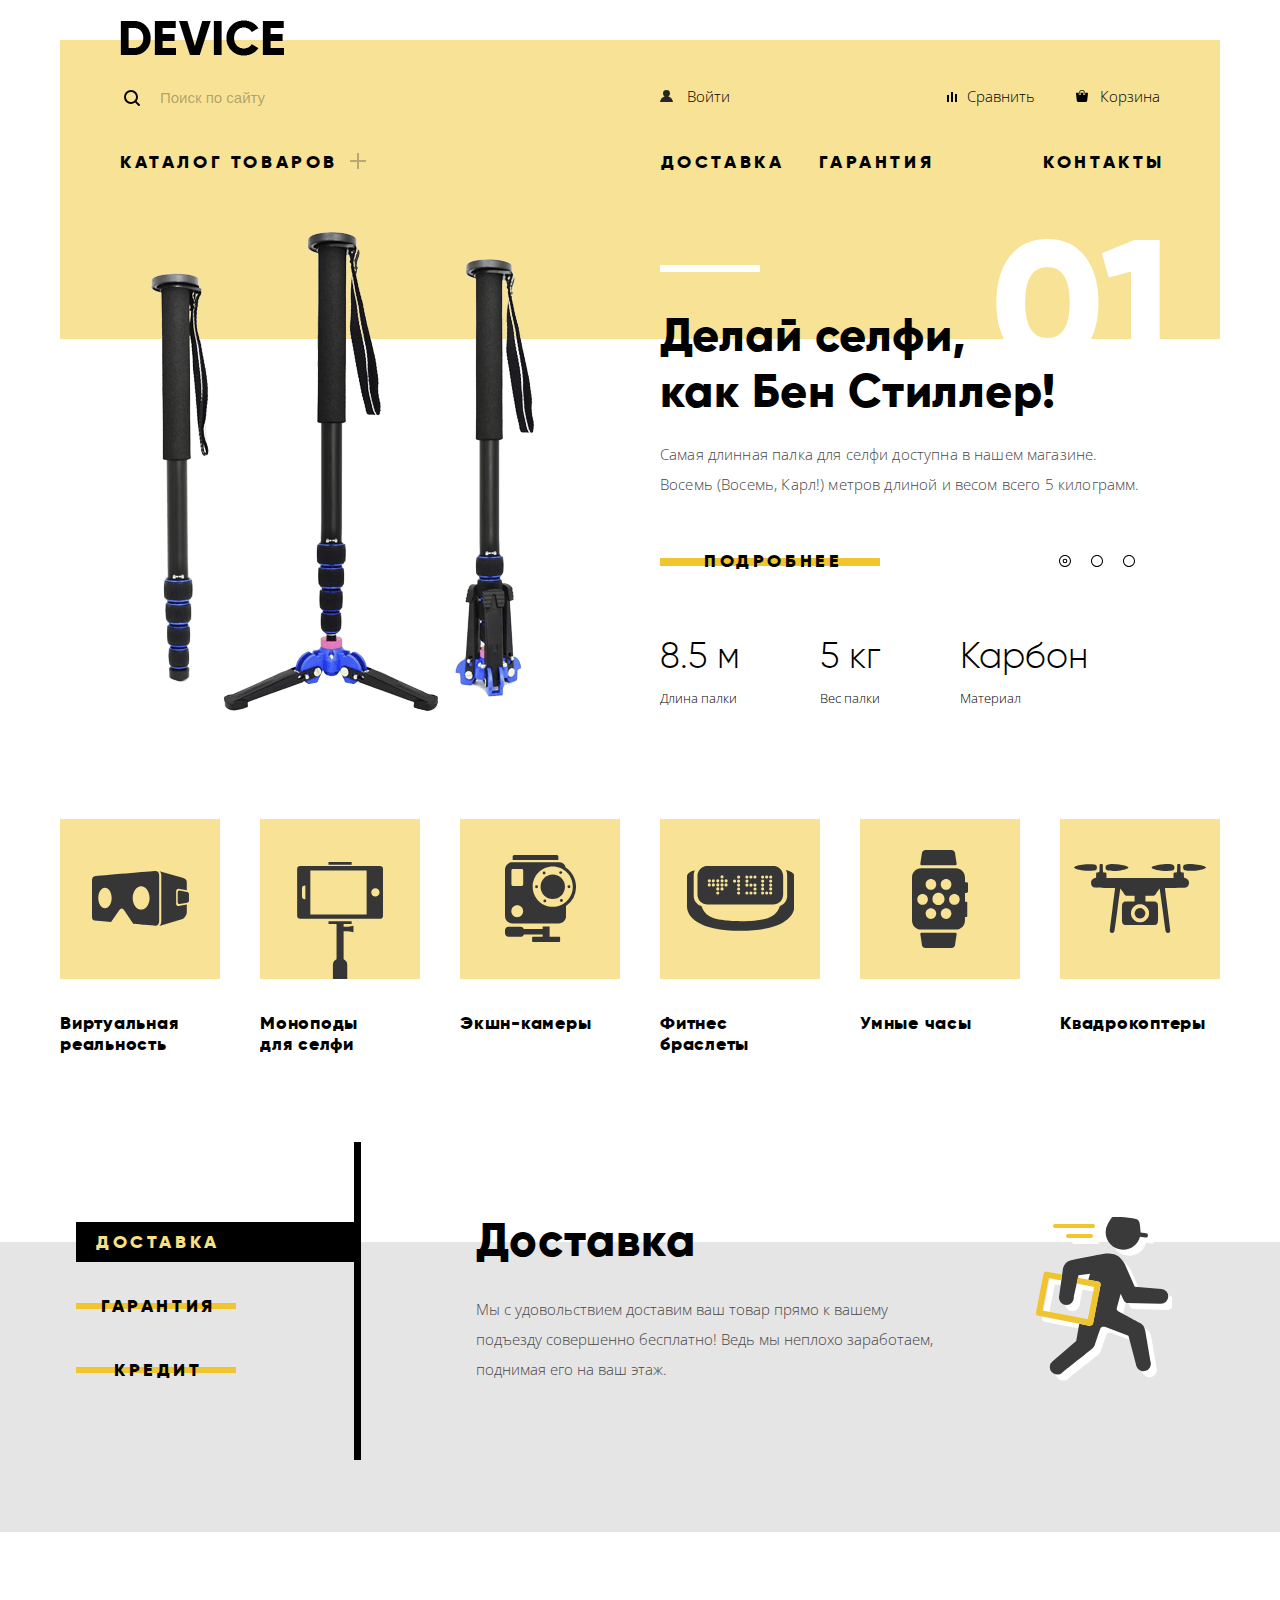
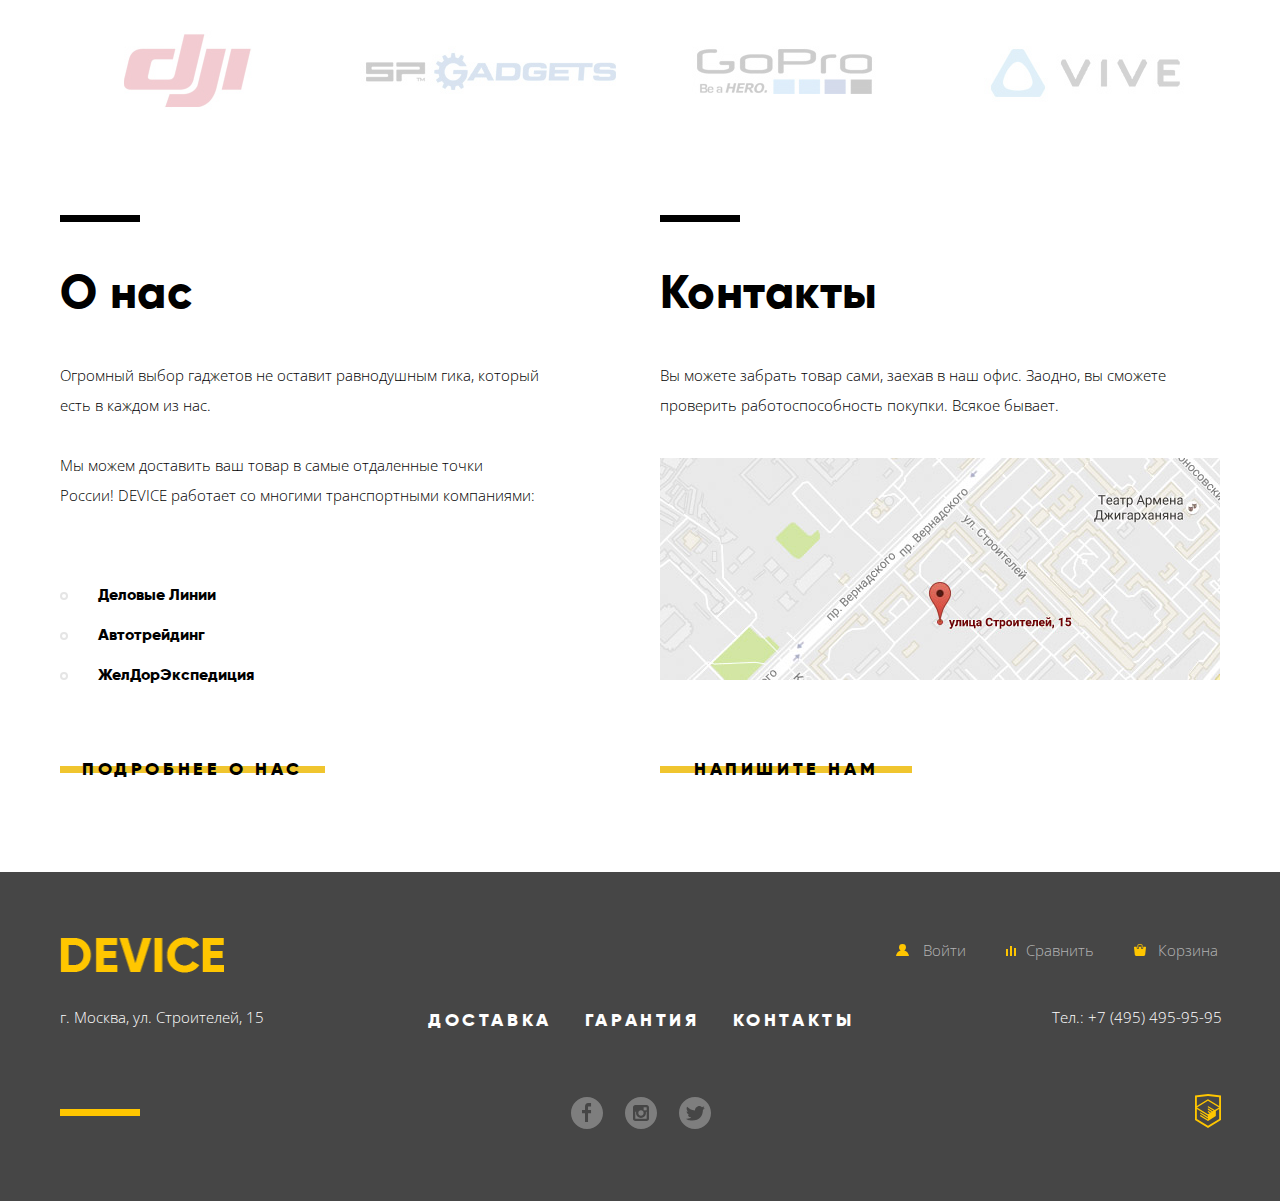
==== commit f45e3741: "Правки" ====
--- a/index.html
+++ b/index.html
@@ -5,7 +5,7 @@
 		<title>Девайс</title>
 		<link href="https://fonts.googleapis.com/css?family=Open+Sans:300,400&amp;subset=cyrillic" rel="stylesheet">
 		<link rel="stylesheet" href="css/normalize.css">
-		<link rel="stylesheet" href="css/style.css">
+		<link rel="stylesheet" href="css/style.min.css">
 	</head>
 	<body>	
 		<header>
@@ -91,7 +91,7 @@
 									<section class="slider-description">
 										<h4 class="visually-hidden">Описание товара</h4>
 
-										<p>Самая длинная палка для селфи доступна в нашем магазине.<br>Восемь (Восемь, Карл!) метров длиной и весом всего 5 килограмм.</p>
+										<p>Самая длинная палка для селфи доступна в нашем магазине. Восемь (Восемь, Карл!) метров длиной и весом всего 5 килограмм.</p>
 									</section>
 
 									<a class="btn more-information-btn" href="#"><span>Подробнее</span></a>
@@ -157,7 +157,7 @@
 									<h3 class="visually-hidden">Коптер</h3>
 
 									<div class="slider-item-slogan white-stripe">
-										Порхает как бабочка,<br>
+										Порхает как бабочка,
 										жалит как пчела!
 									</div>
 
@@ -224,7 +224,7 @@
 
 						<li class="goods-categories-item">
 							<a href="catalog.html">
-								<h3 class="goods-categories-title">Фитнесc браслеты</h3>
+								<h3 class="goods-categories-title">Фитнес браслеты</h3>
 							</a>						
 						</li>
 
@@ -366,9 +366,9 @@
 							<p>Вы можете забрать товар сами, заехав в наш офис. Заодно, вы сможете проверить работоспособность покупки. Всякое бывает.</p>
 						</div>
 
-						<button class="map-btn" type="button"><img src="img/content/small-map.jpg" alt="Расположение офиса &#34;Девайс&#34; на карте: улица строителей, 15" width="560" height="222"></button>
-
-						<button class="btn write-us-btn" type="button"><span>Напишите нам</span></button>
+						<button class="map-btn js-map-btn" type="button"><img src="img/content/small-map.jpg" alt="Расположение офиса &#34;Девайс&#34; на карте: улица строителей, 15" width="560" height="222"></button>
+
+						<button class="btn write-us-btn js-write-us-btn" type="button"><span>Напишите нам</span></button>
 					</section>
 				</div>					
 			</div>
@@ -432,7 +432,7 @@
 			</div>
 		</footer>
 
-		<div class="modal-write-us">
+		<div class="modal-write-us js-modal-write-us">
 			<h2 class="visually-hidden">Форма обратной связи</h2>
 
 			<form class="write-us-form" action="#" method="post">
@@ -458,19 +458,19 @@
 				</div>								
 			</form>
 
-			<button class="modal-close" type="button"><span class="visually-hidden">close</span></button>
+			<button class="modal-close js-modal-close" type="button"><span class="visually-hidden">close</span></button>
 		</div>
 
-		<div class="modal-map">
+		<div class="modal-map js-modal-map">
 			<h2 class="visually-hidden">Карта</h2>
 
-			<iframe class="modal-real-map" src="https://www.google.com/maps/embed?pb=!1m18!1m12!1m3!1d2249.123680446616!2d37.52871677602479!3d55.6868374445497!2m3!1f0!2f0!3f0!3m2!1i1024!2i768!4f13.1!3m3!1m2!1s0x46b54cf65f5c8955%3A0x694710ccd55501e!2z0YPQuy4g0KHRgtGA0L7QuNGC0LXQu9C10LksIDE1LCDQnNC-0YHQutCy0LAsIDExOTMxMQ!5e0!3m2!1sru!2sru!4v1504711570034" width="960" height="559" frameborder="0" style="border:0" allowfullscreen></iframe>
+			<iframe class="modal-real-map" src="https://www.google.com/maps/embed?pb=!1m18!1m12!1m3!1d2249.123680446616!2d37.52871677602479!3d55.6868374445497!2m3!1f0!2f0!3f0!3m2!1i1024!2i768!4f13.1!3m3!1m2!1s0x46b54cf65f5c8955%3A0x694710ccd55501e!2z0YPQuy4g0KHRgtGA0L7QuNGC0LXQu9C10LksIDE1LCDQnNC-0YHQutCy0LAsIDExOTMxMQ!5e0!3m2!1sru!2sru!4v1504711570034" width="960" height="559" allowfullscreen></iframe>
 
 			<img class="map-img" src="img/content/big-map.jpg" alt="Адрес расположения офиса &#34;Девайс&#34;: улица Строителей, 15." width="960" height="559">
 
-			<button class="modal-close" type="button"><span class="visually-hidden">close</span></button>
+			<button class="modal-close js-modal-close" type="button"><span class="visually-hidden">close</span></button>
 		</div>
 
-		<script src="js/modal.js"></script>
+		<script src="js/modal.min.js"></script>
 	</body>
 </html>--- a/css/style.min.css
+++ b/css/style.min.css
@@ -0,0 +1 @@
+.header-menu-dropdown,body{font-family:'Open Sans',sans-serif}.header-upper-part,body{display:-webkit-box;display:-ms-flexbox}.goods-categories-title,.goods-price,.services-btn{word-wrap:break-word}.btn,.catalog-section-name,.footer-services-list,.header-menu-item,.pagination-btn,.services-btn,.sticker-new::before{text-transform:uppercase}.footer-item:nth-of-type(2),.form-item,.hovered-item,.slider-item-features-item,.write-us-form,body{-webkit-box-orient:vertical;-webkit-box-direction:normal}@font-face{font-family:Gilroy;font-weight:800;font-style:normal;src:local('Gilroy'),url(../fonts/gilroyextrabold.woff) format('woff'),url(../fonts/gilroyextrabold.woff2) format('woff2')}@font-face{font-family:Gilroy;font-weight:100;font-style:normal;src:local('Gilroy'),url(../fonts/gilroylight.woff) format('woff'),url(../fonts/gilroylight.woff2) format('woff2')}body,html{height:100%}*,::after,::before{-webkit-box-sizing:inherit;box-sizing:inherit}html{-webkit-box-sizing:border-box;box-sizing:border-box}body{font-size:15px;font-weight:100;line-height:30px;display:flex;flex-direction:column;min-width:1200px;color:#000;background-color:#fff;-ms-flex-direction:column}.main-content{-webkit-box-flex:1;-ms-flex:1 0 auto;flex:1 0 auto}.main-footer{-webkit-box-flex:0;-ms-flex:0 0 auto;flex:0 0 auto}img{max-width:100%;height:auto}a{text-decoration:none;color:inherit}.visually-hidden{position:absolute;overflow:hidden;clip:rect(0 0 0 0);width:1px;height:1px;margin:-1px;padding:0;border:0}.global-width{width:1200px;margin:auto;padding:0 20px}.heading-wrapper{width:1200px;margin:0 auto 40px;padding:0 80px}.main-header-wrapper{line-height:36px;position:relative;margin-top:40px;margin-bottom:60px;padding:0 60px 165px;background-color:#f7e296}.site-searching-btn,.site-searching-field{background-color:transparent;line-height:36px}.inner-page-header{margin-bottom:48px;padding-bottom:50px}.header-logo{margin-top:-20px;margin-bottom:10px}.header-upper-part{display:flex;margin-bottom:32px}.footer-services-list a:hover,.header-menu-dropdown a:hover,.logo:hover,a .footer-logo:hover{opacity:.6}.footer-services-list a:active,.header-menu-dropdown a:active,.header-user-navigation .log-out,.logo:active,a .footer-logo:active{opacity:.3}.site-searching-form{display:-webkit-box;display:-ms-flexbox;display:flex;-ms-flex-preferred-size:50%;flex-basis:50%}.site-searching-field{width:356px;padding-left:40px;border:none;border-bottom:2px solid transparent;background-image:url(../img/i/search.svg);background-repeat:no-repeat;background-position:4px 50%}.site-searching-field::-webkit-input-placeholder{color:rgba(0,0,0,.3)}.site-searching-field:-ms-input-placeholder{color:rgba(0,0,0,.3)}.site-searching-field::placeholder{color:rgba(0,0,0,.3)}.site-searching-field:hover::-webkit-input-placeholder{color:rgba(0,0,0,.6)}.site-searching-field:hover:-ms-input-placeholder{color:rgba(0,0,0,.6)}.site-searching-field:hover::placeholder{color:rgba(0,0,0,.6)}.site-searching-field:focus{border-bottom-color:#000;outline:0}.site-searching-field:focus::-webkit-input-placeholder{color:rgba(0,0,0,1)}.site-searching-field:focus:-ms-input-placeholder{color:rgba(0,0,0,1)}.site-searching-field:focus::placeholder{color:rgba(0,0,0,1)}.site-searching-btn{visibility:hidden;color:#000;border:2px solid #000;outline:0}.site-searching-field:focus+.site-searching-btn{visibility:visible}.site-searching-btn:focus,.site-searching-btn:hover{color:#fff;background-color:#000}.site-searching-btn:active{color:rgba(255,255,255,.3)}.header-user-navigation{display:-webkit-box;display:-ms-flexbox;display:flex;width:100%;margin:0;padding:0 0 0 20px;list-style:none;-ms-flex-preferred-size:50%;flex-basis:50%;-ms-flex-wrap:wrap;flex-wrap:wrap}.header-user-navigation li:nth-last-of-type(1){margin-left:41px}.header-user-navigation li:nth-last-of-type(2){margin-left:auto}.log-in::before,.user-profile::before{margin-right:14px;content:url(../img/i/user.svg)}.log-out{margin-left:20px}.compare::before{margin-right:10px;content:url(../img/i/compare.svg)}.basket::before{margin-right:12px;content:url(../img/i/cart.svg)}.header-user-navigation a:hover{color:rgba(0,0,0,.6)}.header-user-navigation a:active{color:rgba(0,0,0,.3)}.header-user-navigation a:hover::before{opacity:.8}.header-user-navigation a:active::before{opacity:.3}.header-menu{font-family:Gilroy,Arial,sans-serif;font-size:18px;font-weight:800;line-height:1.2;display:-webkit-box;display:-ms-flexbox;display:flex;margin:0;padding:0;list-style:none;-ms-flex-wrap:wrap;flex-wrap:wrap}.header-menu-item{letter-spacing:.2em}.header-menu-item:hover{color:rgba(0,0,0,.6)}.header-menu-item:active{color:rgba(0,0,0,.3)}.white-stripe::before{position:absolute;top:-42px;display:block;width:100px;height:7px;content:'';background-color:#fff}.catalog-btn{position:relative;padding-right:28px}.catalog-btn::after,.catalog-btn::before{position:absolute;top:40%;right:0;width:16px;height:2px;content:'';background-color:rgba(184,169,116,1)}.catalog-btn::after{-webkit-transform:rotate(90deg);-ms-transform:rotate(90deg);transform:rotate(90deg)}.catalog-btn:hover::after,.catalog-btn:hover::before{background-color:rgba(184,169,116,1)}.header-menu-dropdown{font-size:15px;font-weight:100;line-height:36px;position:absolute;z-index:1;right:0;left:0;display:-webkit-box;display:-ms-flexbox;display:flex;visibility:hidden;padding-top:23px;padding-bottom:35px;padding-left:60px;-webkit-transition:.5s;-o-transition:.5s;transition:.5s;letter-spacing:.01em;opacity:0;background-color:#f7e296}.page-title,.slider-num{font-family:Gilroy,Arial,sans-serif}.btn,.page-title,.slider-num{font-weight:800}.slider,.slider-list{position:relative}.breadcrumbs,.header-menu-dropdown ul,.slider-controls,.slider-list{padding:0;list-style:none}.header-menu li:hover>.header-menu-dropdown{visibility:visible;-webkit-transition:.5s;-o-transition:.5s;transition:.5s;opacity:1}.header-menu-dropdown:hover{visibility:visible}.header-menu-dropdown ul{margin:0 60px 0 0;max-width:200px}.header-menu>li:nth-last-of-type(1){margin-right:-5px;margin-left:109px}.header-menu>li:nth-last-of-type(2){margin-left:35px}.header-menu>li:nth-last-of-type(3){margin-left:auto}.page-title{font-size:47px;margin:0 0 26px;letter-spacing:.01em}.breadcrumbs{font-size:14px;line-height:36px;display:-webkit-box;display:-ms-flexbox;display:flex;margin:0;color:#000;-ms-flex-wrap:wrap;flex-wrap:wrap}.breadcrumbs li:nth-of-type(n+2){margin-left:16px}.breadcrumbs li:nth-of-type(n+2)::before{margin-right:19px;content:url(../img/i/nav-arrow.svg)}.breadcrumbs a,.breadcrumbs-current{color:rgba(0,0,0,.3)}.breadcrumbs a:hover{color:rgba(0,0,0,.6)}.breadcrumbs a:active{color:rgba(0,0,0,.1)}.recomendation{margin-bottom:35px}.slider-radio{visibility:hidden}.slider-list{min-height:550px;margin:-195px 0 0}.slider-item{font-size:0;display:none;width:100%}.slider-controls{position:absolute;top:147px;right:85px;display:-webkit-box;display:-ms-flexbox;display:flex;margin:0}.slider-controls li{margin-right:20px}.slider-controls li:last-of-type{margin-right:0}.slide-btn{cursor:pointer}.slide-btn::before{display:inline-block;width:12px;height:12px;content:'';background-image:url(../img/i/slider-button-empty.svg);background-repeat:no-repeat;background-size:100%}.goods-categories-item a::after,.goods-categories-item a::before{height:160px;content:'';width:160px}#slide1:checked~.slider-controls .slide1-btn::before,#slide2:checked~.slider-controls .slide2-btn::before,#slide3:checked~.slider-controls .slide3-btn::before{background-image:url(../img/i/slider-button.svg)}#slide1:checked~.slider-list .slide1,#slide2:checked~.slider-list .slide2,#slide3:checked~.slider-list .slide3{display:block}.slider-item-section{display:inline-block;width:50%;vertical-align:top}.slider-item-section:last-child{position:relative;padding:0 20px}.slide1-img{margin-top:-6px;margin-left:90px}.slide2-img{margin-top:6px;margin-left:120px}.slide3-img{margin-top:60px;margin-left:32px}.slider-num{font-size:179.2px;line-height:179.2px;position:absolute;top:-20px;right:48px;color:#fff}.btn,.feature-value,.slider-item-slogan{font-family:Gilroy,Arial,sans-serif;line-height:1.2}.btn,.btn span{position:relative}.slider-item-slogan{font-size:47px;font-weight:800;position:relative;margin-top:73px;margin-bottom:20px;letter-spacing:.01em}.slider-description{font-size:15px;margin-bottom:40px;letter-spacing:.01em;color:#464646}.btn:active,.goods-categories-item:active h3{color:rgba(0,0,0,.3)}.slide1 .slider-description{padding-right:55px}.btn{font-size:18px;display:inline-block;padding:12px 44px;letter-spacing:.2em;border:none;outline:0;background-color:transparent}.btn span{z-index:1}.btn::before{position:absolute;top:19px;right:0;bottom:19px;left:0;content:' ';-webkit-transition:all .5s;-o-transition:all .5s;transition:all .5s;background-color:#f0c52e}.btn:focus::before,.btn:hover::before{top:0;bottom:0;-webkit-transition:all .5s;-o-transition:all .5s;transition:all .5s}.more-information-btn{width:220px;margin-bottom:50px}.slider-item-features{display:-webkit-box;display:-ms-flexbox;display:flex;margin:0;padding:0;list-style:none;-ms-flex-wrap:wrap;flex-wrap:wrap}.slider-item-features-item{display:-webkit-box;display:-ms-flexbox;display:flex;flex-direction:column;margin-right:80px;letter-spacing:.01em;-ms-flex-direction:column}.slide3 .slider-item-features-item{margin-right:45px}.slider-item-features-item:last-child{margin-right:0}.feature-value{font-size:36px;margin-bottom:10px}.feature-name{font-size:13px;line-height:20px}.goods-categories-list,.services-btn{font-family:Gilroy,Arial,sans-serif;line-height:1.2;font-weight:800}.goods-categories-list{display:-webkit-box;display:-ms-flexbox;display:flex;margin:0;padding:0;list-style:none;-ms-flex-wrap:wrap;flex-wrap:wrap;-webkit-box-pack:justify;-ms-flex-pack:justify;justify-content:space-between}.goods-categories{margin-bottom:170px}.goods-categories-item{position:relative;width:160px;letter-spacing:.05em}.goods-categories-item a{display:block}.goods-categories-item:nth-child(1) a::before{background-image:url(../img/i/popular-1.svg)}.goods-categories-item:nth-child(2) a::before{background-image:url(../img/i/popular-2.svg)}.goods-categories-item:nth-child(3) a::before{background-image:url(../img/i/popular-3.svg)}.goods-categories-item:nth-child(4) a::before{background-image:url(../img/i/popular-4.svg)}.goods-categories-item:nth-child(5) a::before{background-image:url(../img/i/popular-5.svg)}.goods-categories-item:nth-child(6) a::before{background-image:url(../img/i/popular-6.svg)}.goods-categories-item a::before{display:block;margin-bottom:34px;cursor:pointer;background-color:rgba(240,197,46,.5);background-repeat:no-repeat;background-position:50% 50%}.logotypes-list,.service-tabs-wrapper{display:-webkit-box;display:-ms-flexbox}.goods-categories-item:nth-child(2) a::before{background-position:50% 100%}.goods-categories-item:hover a::before{background-color:rgba(240,197,46,1)}.goods-categories-item a::after{position:absolute;z-index:1;top:0;left:0;visibility:hidden;background-color:rgba(240,197,46,.7)}.goods-categories-item:active a::after{visibility:visible}.hovered-item,.services-radio{visibility:hidden}.service-tabs{position:relative;min-height:290px;margin-bottom:90px;background-color:#e5e5e5}.service-tabs-wrapper{display:flex;padding-top:50px;padding-bottom:50px}.service-tabs-item{margin-top:-70px}.services-description{color:#464646}.services-btn-list,.services-list{margin:0;padding:0;list-style:none}.services-btn-list{position:relative;width:285px;margin-top:-80px;margin-left:-23px;padding-top:80px;padding-bottom:70px;border-right:7px solid #000}.services-btn-item{margin-bottom:24px}.services-btn-item:last-of-type{margin-bottom:0}.services-btn{font-size:18px;position:relative;display:block;width:160px;min-height:40px;-webkit-transition:.5s;-o-transition:.5s;transition:.5s;letter-spacing:.2em;border:none;background:0 0}.services-btn span{line-height:40px;position:relative;z-index:1}.about-us h2,.contacts h2,.service-title{font-family:Gilroy,Arial,sans-serif;font-size:47px;line-height:1.2}.services-btn::before{position:absolute;top:17px;right:0;bottom:17px;left:0;content:' ';-webkit-transition:all .5s;-o-transition:all .5s;transition:all .5s;background-color:#f0c52e}.services-btn:hover::before{top:0;bottom:0;-webkit-transition:all .5s;-o-transition:all .5s;transition:all .5s}.delivery-btn{padding-left:20px}.guarantee-btn{padding-left:25px}.credit-btn{padding-left:38px}#credit:checked~.service-tabs-item .credit-btn,#delivery:checked~.service-tabs-item .delivery-btn,#guarantee:checked~.service-tabs-item .guarantee-btn{width:100%;color:#f7e184}#credit:checked~.service-tabs-item .credit-btn::before,#delivery:checked~.service-tabs-item .delivery-btn::before,#guarantee:checked~.service-tabs-item .guarantee-btn::before{top:0;bottom:0;background-color:#000}.services-btn:focus{color:#f7e184;outline:0}.services-list{position:relative;width:876px;padding-left:115px}.service-title{font-weight:800;margin:-10px 0 25px;letter-spacing:.02em}.services-item{display:none;padding-right:300px}#credit:checked~.service-tabs-item .services-credit,#delivery:checked~.service-tabs-item .services-delivering,#guarantee:checked~.service-tabs-item .services-guarantee{display:block;opacity:1}.services-delivering::after{position:absolute;top:5px;right:65px;content:url(../img/i/delivery.svg)}.services-guarantee::after{position:absolute;top:-20px;right:45px;content:url(../img/i/warranty.svg)}.services-credit::after{position:absolute;top:-20px;right:70px;content:url(../img/i/credit.svg)}.about-us h2,.contacts h2{font-weight:800;letter-spacing:.01em}.catalog-section-name,.fellows{font-size:16px;font-family:Gilroy,Arial,sans-serif;font-weight:800}.logotypes-list{display:flex;margin:0 0 94px;padding:0;list-style:none;-webkit-box-pack:justify;-ms-flex-pack:justify;justify-content:space-between}.logotypes-item img{opacity:.2}.logotypes-item img:hover{opacity:1}.information-section-wrapper{display:-webkit-box;display:-ms-flexbox;display:flex;margin-bottom:80px}.information-section-wrapper h2::before{position:absolute;top:-10px;display:block;width:80px;height:7px;content:'';background-color:#000}.filters-heading-wrapper::before,.filters::before{top:0;right:100%;left:-1000%;content:'';bottom:0}.about-us,.contacts{position:relative;width:50%}.about-us{padding-right:100px}.information-section-description p:nth-of-type(n+2){margin-top:30px}.about-us-description{margin-bottom:65px}.fellows{line-height:40px;margin:0 0 52px;padding:0;list-style:none}.fellows li::before{display:inline-block;width:8px;height:8px;margin-right:30px;content:'';border:2px solid #e5e5e5;border-radius:50%}.about-us-btn{padding-right:22px;padding-left:22px}.contacts{padding-left:20px}.contacts-description{margin-bottom:38px}.map-btn{width:560px;height:222px;margin-bottom:67px;padding:0;cursor:pointer;border:none}.write-us-btn{padding-right:34px;padding-left:34px}.catalog-wrapper{overflow:hidden}.catalog-wrapper-container{display:-webkit-box;display:-ms-flexbox;display:flex}.filters{position:relative;width:330px;padding-left:60px;background-color:#eee}.filters::before{position:absolute;background-color:#eee}.catalog-section-name{line-height:70px;margin:0;letter-spacing:.2em}.filters-heading-wrapper{position:relative;margin-bottom:83px;background-color:#dbdbdb}.filters-heading-wrapper::before{position:absolute;background-color:#dbdbdb}.filters-form{padding-right:67px}.filters-form fieldset{margin:0;padding:0;border:none}.filters-form legend{font-family:Gilroy,Arial,sans-serif;font-size:18px;font-weight:800;line-height:1.2;position:relative;width:100%;padding-top:13px;border-top:2px solid #000}.filters-form .filters-cost-field{min-height:90px;margin-top:-15px;margin-bottom:50px}.filters-cost-field legend{margin-bottom:36px}.filters-form .filters-color-field{margin-bottom:44px}.filters-color-field legend{margin-bottom:20px}.filters-color-field label{position:relative;padding-left:38px}.filters-color-field label::before{position:absolute;top:-5px;left:-1px;content:url(../img/i/checkbox-off.svg)}.filters-color-field input:checked+label::before{content:url(../img/i/checkbox-on.svg)}.filters-form .filters-bluetooth-field{margin-top:-15px;margin-bottom:28px}.filters-bluetooth-field legend{margin-bottom:20px}.filters-bluetooth-field label{position:relative;padding-left:38px}.filters-bluetooth-field label::before{position:absolute;top:-5px;left:-1px;content:url(../img/i/radio-off.svg)}.filters-bluetooth-field label:hover::before,.filters-color-field label:hover::before{opacity:.6}.filters-bluetooth-field input:checked+label::before{content:url(../img/i/radio-on.svg)}.filters-form ul{font-size:14px;line-height:40px;margin:0;padding:0;list-style:none}.filters-btn{padding-right:40px;padding-left:40px}.range{position:relative;width:200px;height:2px;background-color:#dbdbdb}.range-button{position:absolute;top:-10px;height:22px;cursor:pointer;background-image:url(../img/i/filter-button.svg);background-repeat:no-repeat}.range-a::after,.range-b::after{font-weight:100;line-height:22.27px;top:20px;position:absolute;font-size:14px;color:rgba(0,0,0,.2);font-family:Gilroy,Arial,sans-serif}.range-button:active{-webkit-transform:scale(1.08);-ms-transform:scale(1.08);transform:scale(1.08)}.range-a{left:-10px;width:50px}.range-b{left:103px;width:70px}.range-a::after{left:5px;content:'От 0'}.range-b::after{left:-20px;content:'до 5000'}.goods-sorting::before,.green-stripe{content:''}.green-stripe{position:absolute;display:block;width:110px;height:2px;background-color:#91c92f}.goods{-webkit-box-flex:1;-ms-flex-positive:1;flex-grow:1;width:832px;padding-left:72px}.goods-sorting{position:relative;display:-webkit-box;display:-ms-flexbox;display:flex;margin-bottom:69px;background-color:#ebebeb;-ms-flex-wrap:wrap;flex-wrap:wrap;-webkit-box-align:stretch;-ms-flex-align:stretch;align-items:stretch}.goods-sorting form,.word-sorter-list{display:-webkit-box;display:-ms-flexbox}.goods-sorting::before{position:absolute;top:0;right:-1000%;bottom:0;left:-72px;background-color:#ebebeb}.goods-sorting ul{margin:0;padding:0;list-style:none}.goods-sorting .catalog-section-name{position:relative;margin-right:55px}.goods-sorting form{position:relative;display:flex;-ms-flex-wrap:wrap;flex-wrap:wrap;-webkit-box-flex:1;-ms-flex-positive:1;flex-grow:1;-webkit-box-pack:justify;-ms-flex-pack:justify;justify-content:space-between;-webkit-box-align:center;-ms-flex-align:center;align-items:center}.word-sorter-list{font-size:14px;font-weight:400;line-height:18px;display:flex}.goods-list,.triangle-sorter-list{display:-webkit-box;display:-ms-flexbox}.word-sorter-item:nth-of-type(n+2){margin-left:30px}.word-sorter-list label{opacity:.3}.word-sorter-list label:hover{opacity:.6}.word-sorter-list :checked+label{opacity:1}.triangle-sorter-list{display:flex;-ms-flex-wrap:wrap;flex-wrap:wrap}.sorting-triangle{display:inline-block;opacity:.2;border:10px solid #000;border-right-width:5px;border-right-color:transparent;border-left-width:5px;border-left-color:transparent}.triangle-sorter-item:last-of-type{margin-left:20px}.triangle-sorter-item:first-of-type .sorting-triangle{border-top-width:0}.triangle-sorter-item:last-of-type .sorting-triangle{border-bottom-width:0}.sorting-triangle:hover{opacity:.4}.sorting-triangle:active,.triangle-sorter-item :checked+label{opacity:1}.goods-list{display:flex;margin:0;padding:0;list-style:none;-ms-flex-wrap:wrap;flex-wrap:wrap}.goods-info,.hovered-item{display:-webkit-box;display:-ms-flexbox}.goods-item{margin-bottom:50px}.goods-item:nth-of-type(2n){margin-left:auto}.goods-img{position:relative;margin-bottom:25px}.sticker-new::before{font-family:Gilroy,Arial,sans-serif;font-size:14px;font-weight:800;line-height:14px;position:absolute;top:29px;right:27px;width:60px;height:60px;padding:22px 0;content:'New';text-align:center;letter-spacing:.05em;color:rgba(0,0,0,.2);border:2px solid rgba(0,0,0,.1);border-radius:50%}.hovered-item{position:absolute;top:0;display:flex;flex-direction:column;width:360px;height:380px;background-color:rgba(238,238,238,.7);-ms-flex-direction:column;-webkit-box-align:center;-ms-flex-align:center;align-items:center;-webkit-box-pack:center;-ms-flex-pack:center;justify-content:center}.add-to-basket{width:200px;margin-top:40px;padding-right:0;padding-left:0}.add-to-basket::before{-webkit-transition:none;-o-transition:none;transition:none}.goods-img:hover .hovered-item{visibility:visible}.add-to-compare{font-size:13px;line-height:36px;opacity:.5;border:none;outline:0;background:0 0}.add-to-compare:focus,.add-to-compare:hover{opacity:1}.add-to-compare:active{opacity:.2}.goods-info{font-family:Gilroy,Arial,sans-serif;display:flex;-webkit-box-pack:justify;-ms-flex-pack:justify;justify-content:space-between}.goods-navigation,.pagination-list{display:-webkit-box;display:-ms-flexbox}.goods-title{font-size:18px;font-weight:800;line-height:1.2;max-width:260px;margin:0;letter-spacing:.01em}.goods-navigation,.goods-price{font-size:16px;line-height:1.2}.goods-price{font-weight:100;max-width:80px}.footer-services-list,.goods-navigation,.modal-write-us{font-family:Gilroy,Arial,sans-serif;font-weight:800}.goods-navigation{display:flex;margin-top:-10px;margin-bottom:75px;letter-spacing:.2em;background-color:#ebebeb;-ms-flex-wrap:wrap;flex-wrap:wrap;-webkit-box-pack:justify;-ms-flex-pack:justify;justify-content:space-between}.pagination-btn{line-height:70px;padding-right:30px;padding-left:30px}.next-page:hover,.prev-page:hover{background-color:#d9d9d9}.next-page:active,.prev-page:active{opacity:.3;background-color:#d9d9d9}.pagination-list{display:flex;margin:0 0 0 10px;padding:0;list-style:none;-ms-flex-wrap:wrap;flex-wrap:wrap;-webkit-box-align:center;-ms-flex-align:center;align-items:center}.pagination-item:not(.pagination-item-current){opacity:.3}.pagination-item:not(.pagination-item-current):hover{opacity:.6}.pagination-item:not(.pagination-item-current):active{opacity:1}.pagination-item:nth-of-type(n+2){margin-left:30px}.pagination-item-current{cursor:default;opacity:1}.main-footer{color:#fff;background-color:#464646}.main-footer-wrapper{display:-webkit-box;display:-ms-flexbox;display:flex;padding-top:65px;padding-bottom:57px}.footer-logo{margin-bottom:20px}.footer-address{font-style:normal}.footer-address::after{position:absolute;display:block;width:80px;height:7px;margin-top:77px;content:'';background-color:#ffc600}.footer-item:nth-of-type(1){width:300px;margin-right:68px}.footer-item:nth-of-type(2){display:-webkit-box;display:-ms-flexbox;display:flex;flex-direction:column;margin-top:73px;margin-right:42px;-ms-flex-direction:column;-webkit-box-align:center;-ms-flex-align:center;align-items:center}.footer-services-list{font-size:18px;line-height:1.2;display:-webkit-box;display:-ms-flexbox;display:flex;margin:0 0 65px;padding:0;list-style:none;letter-spacing:.2em;-ms-flex-wrap:wrap;flex-wrap:wrap}.footer-services-item{margin-right:33px}.footer-services-item:last-child{margin-right:0}.social-icons-list{font-size:0;margin:0;padding:0;list-style:none}.social-icons-item{display:inline-block}.social-icons-item:nth-of-type(n+2){margin-left:22px}.social-icon{display:block;width:32px;height:32px;opacity:.3}.modal-map,.modal-write-us{position:fixed;z-index:10;right:0;width:960px;top:0;left:0}.social-icon:hover{opacity:.6}.social-icon:active{opacity:.1}.fb-icon{background-image:url(../img/i/fb.svg)}.inst-icon{background-image:url(../img/i/inst.svg)}.tw-icon{background-image:url(../img/i/twitter.svg)}.footer-user-navigation{display:-webkit-box;display:-ms-flexbox;display:flex;margin:-2px 0 37px;padding:0;list-style:none;-ms-flex-wrap:wrap;flex-wrap:wrap}.footer-user-navigation li{margin-right:40px}.log-in-footer::before{margin-right:14px;content:url(../img/i/user-footer.svg)}.compare-footer::before{margin-right:10px;content:url(../img/i/compare-footer.svg)}.basket-footer::before{margin-right:12px;content:url(../img/i/cart-footer.svg)}.footer-user-navigation li:last-child{margin-right:0}.footer-user-navigation a{color:rgba(255,255,255,.6)}.footer-user-navigation a:hover{color:rgba(255,255,255,1)}.footer-user-navigation a:active{color:rgba(255,255,255,.3)}.footer-user-navigation a::before{opacity:1}.footer-user-navigation a:hover::before{opacity:.6}.footer-user-navigation a:active::before{opacity:.3}.footer-phone-number{margin-right:-4px;margin-bottom:62px;text-align:right}.footer-phone-number a{opacity:1}.footer-phone-number a:hover{opacity:.7}.footer-phone-number a:active{opacity:.3}.academy-logo-container{margin-right:-3px;text-align:right}.academy-logo:hover{opacity:.6}.academy-logo:active{opacity:.3}.modal-write-us{font-size:18px;line-height:18px;display:none;min-height:553px;margin:50px auto;padding:99px 100px 90px;background-color:#fff;-webkit-box-shadow:30px 0 50px -30px #000,-30px 0 50px -30px #000,0 20px 50px -30px #000;box-shadow:30px 0 50px -30px #000,-30px 0 50px -30px #000,0 20px 50px -30px #000}.form-row:first-of-type,.write-us-form{display:-webkit-box;display:-ms-flexbox}.write-us-form{display:flex;flex-direction:column;-ms-flex-direction:column}.write-us-form label{margin-right:auto;margin-bottom:13px}.form-row:first-of-type{display:flex;margin-bottom:39px;-webkit-box-pack:justify;-ms-flex-pack:justify;justify-content:space-between}.form-row:nth-of-type(2){margin-bottom:35px}.form-row:first-of-type .form-item:first-of-type{margin-right:40px}.form-item{display:-webkit-box;display:-ms-flexbox;display:flex;flex-direction:column;-ms-flex-direction:column;-webkit-box-flex:1;-ms-flex-positive:1;flex-grow:1}.modal-write-us input[type=email],.modal-write-us input[type=text]{padding:13px 16px}.modal-write-us textarea{max-width:100%;height:156px;padding:17px 22px}.modal-write-us input,.modal-write-us textarea{font-size:14px;line-height:18px;border:3px solid transparent;background-color:#f2f2f2}.modal-write-us input::-webkit-input-placeholder,.modal-write-us textarea::-webkit-input-placeholder{color:rgba(0,0,0,.4)}.modal-write-us input:-ms-input-placeholder,.modal-write-us textarea:-ms-input-placeholder{color:rgba(0,0,0,.4)}.modal-write-us input::placeholder,.modal-write-us textarea::placeholder{color:rgba(0,0,0,.4)}.modal-write-us input:hover,.modal-write-us textarea:hover{background-color:#eaeaea}.modal-write-us input:focus,.modal-write-us textarea:focus{border:3px solid #f7e296;outline:0;background-color:transparent}.modal-write-us input:invalid:not(:focus):not(:placeholder-shown),.modal-write-us textarea:invalid:not(:focus):not(:placeholder-shown){background-color:#f6dada}.modal-map{display:none;height:559px;margin:50px auto;-webkit-box-shadow:30px 0 50px -30px #000,-30px 0 50px -30px #000,0 20px 50px -30px #000;box-shadow:30px 0 50px -30px #000,-30px 0 50px -30px #000,0 20px 50px -30px #000}.map-img{position:absolute;top:0;left:0}.modal-real-map{position:absolute;z-index:1;border:0}.modal-close{position:absolute;z-index:2;top:22px;right:22px;width:55px;height:55px;margin:0;padding:0;cursor:pointer;opacity:.5;border:none;background-color:transparent;background-image:url(../img/i/modal-close.svg);background-repeat:no-repeat;background-position:0 0}.modal-close:hover{opacity:1}.modal-close:active{opacity:.3;outline:0}.modal-show{display:block}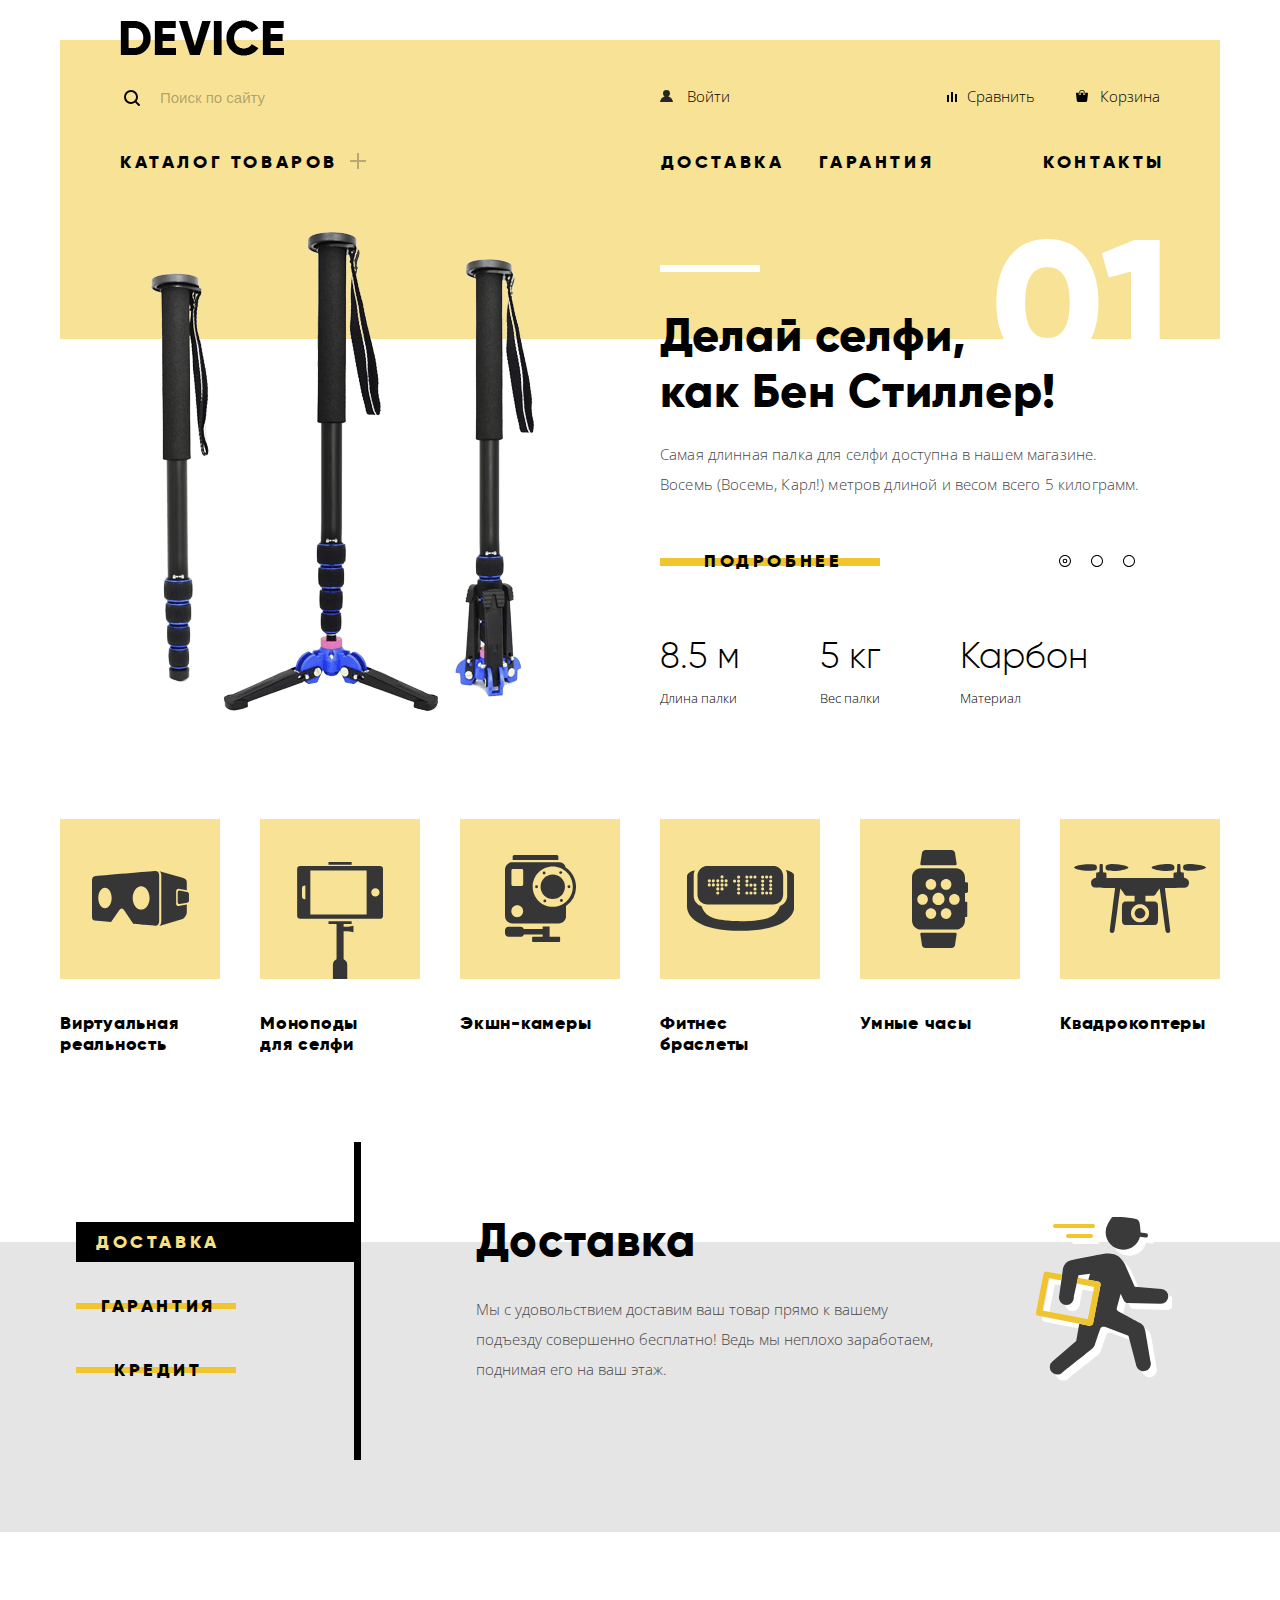
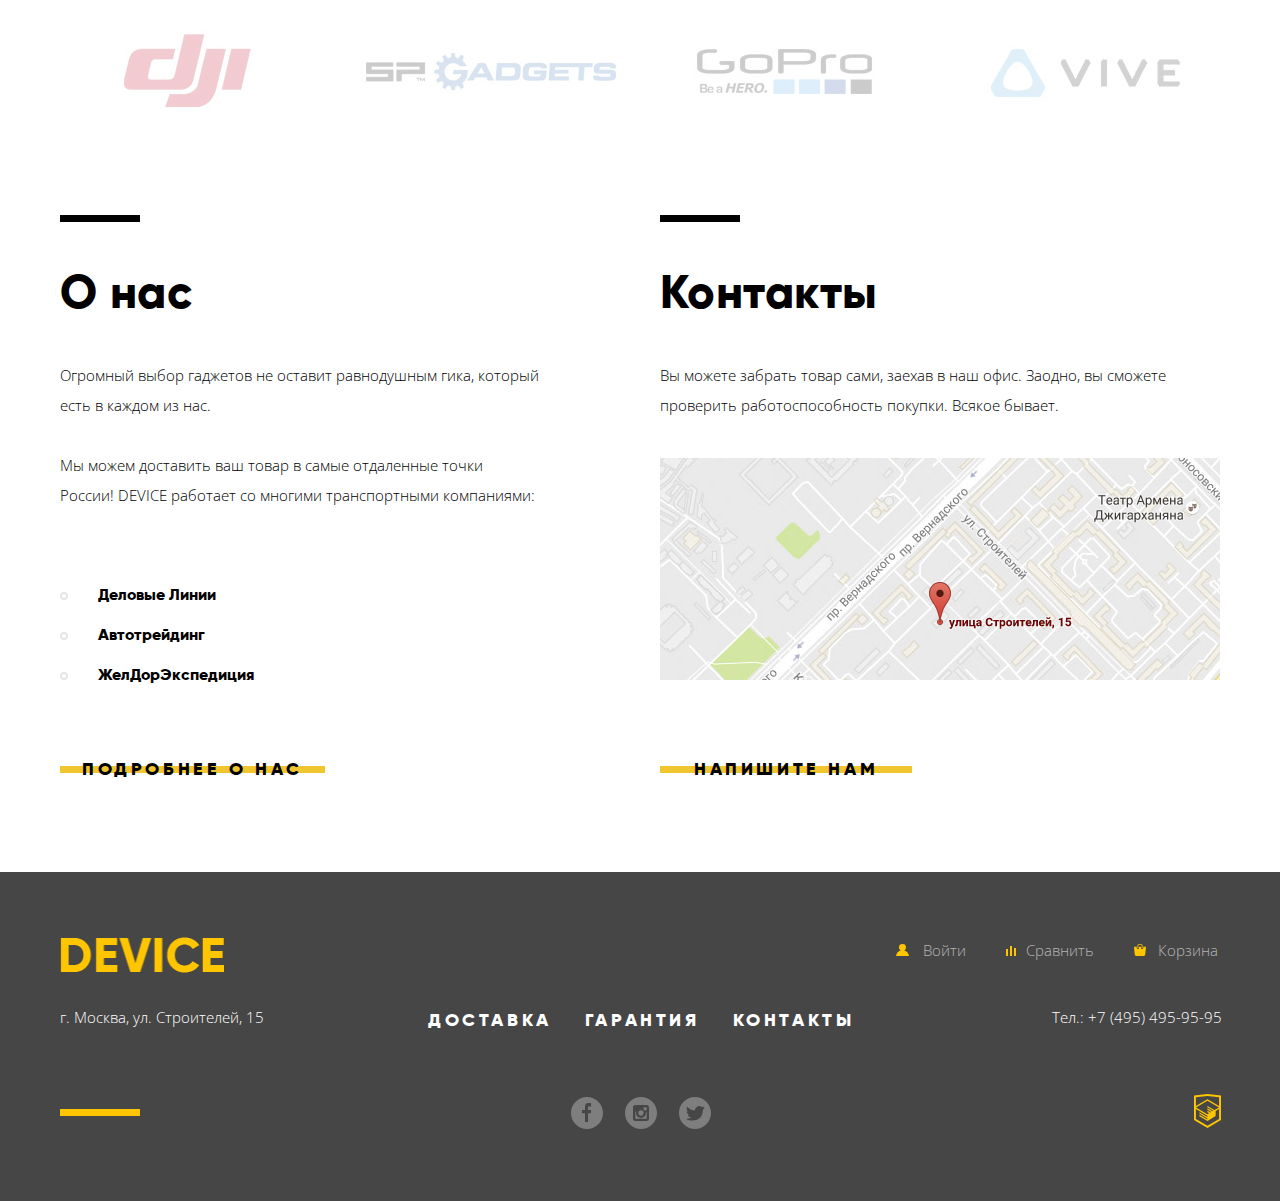
==== commit 876de418: "Финальная проверка #1" ====
--- a/index.html
+++ b/index.html
@@ -425,7 +425,7 @@
 						</div>
 
 						<div class="academy-logo-container">
-							<a class="academy-logo" href="https://htmlacademy.ru/intensive/htmlcss" target="_blank"><img src="img/content/logo-html.svg" alt="Логотип &#34;HTML Academy&#34;"></a>
+							<a class="academy-logo" href="https://htmlacademy.ru/intensive/htmlcss" target="_blank"><img src="img/content/logo-html.svg" alt="Логотип &#34;HTML Academy&#34;" width="27" height="35"></a>
 						</div>
 					</div>
 				</div>					
--- a/css/style.min.css
+++ b/css/style.min.css
@@ -1 +1 @@
-.header-menu-dropdown,body{font-family:'Open Sans',sans-serif}.header-upper-part,body{display:-webkit-box;display:-ms-flexbox}.goods-categories-title,.goods-price,.services-btn{word-wrap:break-word}.btn,.catalog-section-name,.footer-services-list,.header-menu-item,.pagination-btn,.services-btn,.sticker-new::before{text-transform:uppercase}.footer-item:nth-of-type(2),.form-item,.hovered-item,.slider-item-features-item,.write-us-form,body{-webkit-box-orient:vertical;-webkit-box-direction:normal}@font-face{font-family:Gilroy;font-weight:800;font-style:normal;src:local('Gilroy'),url(../fonts/gilroyextrabold.woff) format('woff'),url(../fonts/gilroyextrabold.woff2) format('woff2')}@font-face{font-family:Gilroy;font-weight:100;font-style:normal;src:local('Gilroy'),url(../fonts/gilroylight.woff) format('woff'),url(../fonts/gilroylight.woff2) format('woff2')}body,html{height:100%}*,::after,::before{-webkit-box-sizing:inherit;box-sizing:inherit}html{-webkit-box-sizing:border-box;box-sizing:border-box}body{font-size:15px;font-weight:100;line-height:30px;display:flex;flex-direction:column;min-width:1200px;color:#000;background-color:#fff;-ms-flex-direction:column}.main-content{-webkit-box-flex:1;-ms-flex:1 0 auto;flex:1 0 auto}.main-footer{-webkit-box-flex:0;-ms-flex:0 0 auto;flex:0 0 auto}img{max-width:100%;height:auto}a{text-decoration:none;color:inherit}.visually-hidden{position:absolute;overflow:hidden;clip:rect(0 0 0 0);width:1px;height:1px;margin:-1px;padding:0;border:0}.global-width{width:1200px;margin:auto;padding:0 20px}.heading-wrapper{width:1200px;margin:0 auto 40px;padding:0 80px}.main-header-wrapper{line-height:36px;position:relative;margin-top:40px;margin-bottom:60px;padding:0 60px 165px;background-color:#f7e296}.site-searching-btn,.site-searching-field{background-color:transparent;line-height:36px}.inner-page-header{margin-bottom:48px;padding-bottom:50px}.header-logo{margin-top:-20px;margin-bottom:10px}.header-upper-part{display:flex;margin-bottom:32px}.footer-services-list a:hover,.header-menu-dropdown a:hover,.logo:hover,a .footer-logo:hover{opacity:.6}.footer-services-list a:active,.header-menu-dropdown a:active,.header-user-navigation .log-out,.logo:active,a .footer-logo:active{opacity:.3}.site-searching-form{display:-webkit-box;display:-ms-flexbox;display:flex;-ms-flex-preferred-size:50%;flex-basis:50%}.site-searching-field{width:356px;padding-left:40px;border:none;border-bottom:2px solid transparent;background-image:url(../img/i/search.svg);background-repeat:no-repeat;background-position:4px 50%}.site-searching-field::-webkit-input-placeholder{color:rgba(0,0,0,.3)}.site-searching-field:-ms-input-placeholder{color:rgba(0,0,0,.3)}.site-searching-field::placeholder{color:rgba(0,0,0,.3)}.site-searching-field:hover::-webkit-input-placeholder{color:rgba(0,0,0,.6)}.site-searching-field:hover:-ms-input-placeholder{color:rgba(0,0,0,.6)}.site-searching-field:hover::placeholder{color:rgba(0,0,0,.6)}.site-searching-field:focus{border-bottom-color:#000;outline:0}.site-searching-field:focus::-webkit-input-placeholder{color:rgba(0,0,0,1)}.site-searching-field:focus:-ms-input-placeholder{color:rgba(0,0,0,1)}.site-searching-field:focus::placeholder{color:rgba(0,0,0,1)}.site-searching-btn{visibility:hidden;color:#000;border:2px solid #000;outline:0}.site-searching-field:focus+.site-searching-btn{visibility:visible}.site-searching-btn:focus,.site-searching-btn:hover{color:#fff;background-color:#000}.site-searching-btn:active{color:rgba(255,255,255,.3)}.header-user-navigation{display:-webkit-box;display:-ms-flexbox;display:flex;width:100%;margin:0;padding:0 0 0 20px;list-style:none;-ms-flex-preferred-size:50%;flex-basis:50%;-ms-flex-wrap:wrap;flex-wrap:wrap}.header-user-navigation li:nth-last-of-type(1){margin-left:41px}.header-user-navigation li:nth-last-of-type(2){margin-left:auto}.log-in::before,.user-profile::before{margin-right:14px;content:url(../img/i/user.svg)}.log-out{margin-left:20px}.compare::before{margin-right:10px;content:url(../img/i/compare.svg)}.basket::before{margin-right:12px;content:url(../img/i/cart.svg)}.header-user-navigation a:hover{color:rgba(0,0,0,.6)}.header-user-navigation a:active{color:rgba(0,0,0,.3)}.header-user-navigation a:hover::before{opacity:.8}.header-user-navigation a:active::before{opacity:.3}.header-menu{font-family:Gilroy,Arial,sans-serif;font-size:18px;font-weight:800;line-height:1.2;display:-webkit-box;display:-ms-flexbox;display:flex;margin:0;padding:0;list-style:none;-ms-flex-wrap:wrap;flex-wrap:wrap}.header-menu-item{letter-spacing:.2em}.header-menu-item:hover{color:rgba(0,0,0,.6)}.header-menu-item:active{color:rgba(0,0,0,.3)}.white-stripe::before{position:absolute;top:-42px;display:block;width:100px;height:7px;content:'';background-color:#fff}.catalog-btn{position:relative;padding-right:28px}.catalog-btn::after,.catalog-btn::before{position:absolute;top:40%;right:0;width:16px;height:2px;content:'';background-color:rgba(184,169,116,1)}.catalog-btn::after{-webkit-transform:rotate(90deg);-ms-transform:rotate(90deg);transform:rotate(90deg)}.catalog-btn:hover::after,.catalog-btn:hover::before{background-color:rgba(184,169,116,1)}.header-menu-dropdown{font-size:15px;font-weight:100;line-height:36px;position:absolute;z-index:1;right:0;left:0;display:-webkit-box;display:-ms-flexbox;display:flex;visibility:hidden;padding-top:23px;padding-bottom:35px;padding-left:60px;-webkit-transition:.5s;-o-transition:.5s;transition:.5s;letter-spacing:.01em;opacity:0;background-color:#f7e296}.page-title,.slider-num{font-family:Gilroy,Arial,sans-serif}.btn,.page-title,.slider-num{font-weight:800}.slider,.slider-list{position:relative}.breadcrumbs,.header-menu-dropdown ul,.slider-controls,.slider-list{padding:0;list-style:none}.header-menu li:hover>.header-menu-dropdown{visibility:visible;-webkit-transition:.5s;-o-transition:.5s;transition:.5s;opacity:1}.header-menu-dropdown:hover{visibility:visible}.header-menu-dropdown ul{margin:0 60px 0 0;max-width:200px}.header-menu>li:nth-last-of-type(1){margin-right:-5px;margin-left:109px}.header-menu>li:nth-last-of-type(2){margin-left:35px}.header-menu>li:nth-last-of-type(3){margin-left:auto}.page-title{font-size:47px;margin:0 0 26px;letter-spacing:.01em}.breadcrumbs{font-size:14px;line-height:36px;display:-webkit-box;display:-ms-flexbox;display:flex;margin:0;color:#000;-ms-flex-wrap:wrap;flex-wrap:wrap}.breadcrumbs li:nth-of-type(n+2){margin-left:16px}.breadcrumbs li:nth-of-type(n+2)::before{margin-right:19px;content:url(../img/i/nav-arrow.svg)}.breadcrumbs a,.breadcrumbs-current{color:rgba(0,0,0,.3)}.breadcrumbs a:hover{color:rgba(0,0,0,.6)}.breadcrumbs a:active{color:rgba(0,0,0,.1)}.recomendation{margin-bottom:35px}.slider-radio{visibility:hidden}.slider-list{min-height:550px;margin:-195px 0 0}.slider-item{font-size:0;display:none;width:100%}.slider-controls{position:absolute;top:147px;right:85px;display:-webkit-box;display:-ms-flexbox;display:flex;margin:0}.slider-controls li{margin-right:20px}.slider-controls li:last-of-type{margin-right:0}.slide-btn{cursor:pointer}.slide-btn::before{display:inline-block;width:12px;height:12px;content:'';background-image:url(../img/i/slider-button-empty.svg);background-repeat:no-repeat;background-size:100%}.goods-categories-item a::after,.goods-categories-item a::before{height:160px;content:'';width:160px}#slide1:checked~.slider-controls .slide1-btn::before,#slide2:checked~.slider-controls .slide2-btn::before,#slide3:checked~.slider-controls .slide3-btn::before{background-image:url(../img/i/slider-button.svg)}#slide1:checked~.slider-list .slide1,#slide2:checked~.slider-list .slide2,#slide3:checked~.slider-list .slide3{display:block}.slider-item-section{display:inline-block;width:50%;vertical-align:top}.slider-item-section:last-child{position:relative;padding:0 20px}.slide1-img{margin-top:-6px;margin-left:90px}.slide2-img{margin-top:6px;margin-left:120px}.slide3-img{margin-top:60px;margin-left:32px}.slider-num{font-size:179.2px;line-height:179.2px;position:absolute;top:-20px;right:48px;color:#fff}.btn,.feature-value,.slider-item-slogan{font-family:Gilroy,Arial,sans-serif;line-height:1.2}.btn,.btn span{position:relative}.slider-item-slogan{font-size:47px;font-weight:800;position:relative;margin-top:73px;margin-bottom:20px;letter-spacing:.01em}.slider-description{font-size:15px;margin-bottom:40px;letter-spacing:.01em;color:#464646}.btn:active,.goods-categories-item:active h3{color:rgba(0,0,0,.3)}.slide1 .slider-description{padding-right:55px}.btn{font-size:18px;display:inline-block;padding:12px 44px;letter-spacing:.2em;border:none;outline:0;background-color:transparent}.btn span{z-index:1}.btn::before{position:absolute;top:19px;right:0;bottom:19px;left:0;content:' ';-webkit-transition:all .5s;-o-transition:all .5s;transition:all .5s;background-color:#f0c52e}.btn:focus::before,.btn:hover::before{top:0;bottom:0;-webkit-transition:all .5s;-o-transition:all .5s;transition:all .5s}.more-information-btn{width:220px;margin-bottom:50px}.slider-item-features{display:-webkit-box;display:-ms-flexbox;display:flex;margin:0;padding:0;list-style:none;-ms-flex-wrap:wrap;flex-wrap:wrap}.slider-item-features-item{display:-webkit-box;display:-ms-flexbox;display:flex;flex-direction:column;margin-right:80px;letter-spacing:.01em;-ms-flex-direction:column}.slide3 .slider-item-features-item{margin-right:45px}.slider-item-features-item:last-child{margin-right:0}.feature-value{font-size:36px;margin-bottom:10px}.feature-name{font-size:13px;line-height:20px}.goods-categories-list,.services-btn{font-family:Gilroy,Arial,sans-serif;line-height:1.2;font-weight:800}.goods-categories-list{display:-webkit-box;display:-ms-flexbox;display:flex;margin:0;padding:0;list-style:none;-ms-flex-wrap:wrap;flex-wrap:wrap;-webkit-box-pack:justify;-ms-flex-pack:justify;justify-content:space-between}.goods-categories{margin-bottom:170px}.goods-categories-item{position:relative;width:160px;letter-spacing:.05em}.goods-categories-item a{display:block}.goods-categories-item:nth-child(1) a::before{background-image:url(../img/i/popular-1.svg)}.goods-categories-item:nth-child(2) a::before{background-image:url(../img/i/popular-2.svg)}.goods-categories-item:nth-child(3) a::before{background-image:url(../img/i/popular-3.svg)}.goods-categories-item:nth-child(4) a::before{background-image:url(../img/i/popular-4.svg)}.goods-categories-item:nth-child(5) a::before{background-image:url(../img/i/popular-5.svg)}.goods-categories-item:nth-child(6) a::before{background-image:url(../img/i/popular-6.svg)}.goods-categories-item a::before{display:block;margin-bottom:34px;cursor:pointer;background-color:rgba(240,197,46,.5);background-repeat:no-repeat;background-position:50% 50%}.logotypes-list,.service-tabs-wrapper{display:-webkit-box;display:-ms-flexbox}.goods-categories-item:nth-child(2) a::before{background-position:50% 100%}.goods-categories-item:hover a::before{background-color:rgba(240,197,46,1)}.goods-categories-item a::after{position:absolute;z-index:1;top:0;left:0;visibility:hidden;background-color:rgba(240,197,46,.7)}.goods-categories-item:active a::after{visibility:visible}.hovered-item,.services-radio{visibility:hidden}.service-tabs{position:relative;min-height:290px;margin-bottom:90px;background-color:#e5e5e5}.service-tabs-wrapper{display:flex;padding-top:50px;padding-bottom:50px}.service-tabs-item{margin-top:-70px}.services-description{color:#464646}.services-btn-list,.services-list{margin:0;padding:0;list-style:none}.services-btn-list{position:relative;width:285px;margin-top:-80px;margin-left:-23px;padding-top:80px;padding-bottom:70px;border-right:7px solid #000}.services-btn-item{margin-bottom:24px}.services-btn-item:last-of-type{margin-bottom:0}.services-btn{font-size:18px;position:relative;display:block;width:160px;min-height:40px;-webkit-transition:.5s;-o-transition:.5s;transition:.5s;letter-spacing:.2em;border:none;background:0 0}.services-btn span{line-height:40px;position:relative;z-index:1}.about-us h2,.contacts h2,.service-title{font-family:Gilroy,Arial,sans-serif;font-size:47px;line-height:1.2}.services-btn::before{position:absolute;top:17px;right:0;bottom:17px;left:0;content:' ';-webkit-transition:all .5s;-o-transition:all .5s;transition:all .5s;background-color:#f0c52e}.services-btn:hover::before{top:0;bottom:0;-webkit-transition:all .5s;-o-transition:all .5s;transition:all .5s}.delivery-btn{padding-left:20px}.guarantee-btn{padding-left:25px}.credit-btn{padding-left:38px}#credit:checked~.service-tabs-item .credit-btn,#delivery:checked~.service-tabs-item .delivery-btn,#guarantee:checked~.service-tabs-item .guarantee-btn{width:100%;color:#f7e184}#credit:checked~.service-tabs-item .credit-btn::before,#delivery:checked~.service-tabs-item .delivery-btn::before,#guarantee:checked~.service-tabs-item .guarantee-btn::before{top:0;bottom:0;background-color:#000}.services-btn:focus{color:#f7e184;outline:0}.services-list{position:relative;width:876px;padding-left:115px}.service-title{font-weight:800;margin:-10px 0 25px;letter-spacing:.02em}.services-item{display:none;padding-right:300px}#credit:checked~.service-tabs-item .services-credit,#delivery:checked~.service-tabs-item .services-delivering,#guarantee:checked~.service-tabs-item .services-guarantee{display:block;opacity:1}.services-delivering::after{position:absolute;top:5px;right:65px;content:url(../img/i/delivery.svg)}.services-guarantee::after{position:absolute;top:-20px;right:45px;content:url(../img/i/warranty.svg)}.services-credit::after{position:absolute;top:-20px;right:70px;content:url(../img/i/credit.svg)}.about-us h2,.contacts h2{font-weight:800;letter-spacing:.01em}.catalog-section-name,.fellows{font-size:16px;font-family:Gilroy,Arial,sans-serif;font-weight:800}.logotypes-list{display:flex;margin:0 0 94px;padding:0;list-style:none;-webkit-box-pack:justify;-ms-flex-pack:justify;justify-content:space-between}.logotypes-item img{opacity:.2}.logotypes-item img:hover{opacity:1}.information-section-wrapper{display:-webkit-box;display:-ms-flexbox;display:flex;margin-bottom:80px}.information-section-wrapper h2::before{position:absolute;top:-10px;display:block;width:80px;height:7px;content:'';background-color:#000}.filters-heading-wrapper::before,.filters::before{top:0;right:100%;left:-1000%;content:'';bottom:0}.about-us,.contacts{position:relative;width:50%}.about-us{padding-right:100px}.information-section-description p:nth-of-type(n+2){margin-top:30px}.about-us-description{margin-bottom:65px}.fellows{line-height:40px;margin:0 0 52px;padding:0;list-style:none}.fellows li::before{display:inline-block;width:8px;height:8px;margin-right:30px;content:'';border:2px solid #e5e5e5;border-radius:50%}.about-us-btn{padding-right:22px;padding-left:22px}.contacts{padding-left:20px}.contacts-description{margin-bottom:38px}.map-btn{width:560px;height:222px;margin-bottom:67px;padding:0;cursor:pointer;border:none}.write-us-btn{padding-right:34px;padding-left:34px}.catalog-wrapper{overflow:hidden}.catalog-wrapper-container{display:-webkit-box;display:-ms-flexbox;display:flex}.filters{position:relative;width:330px;padding-left:60px;background-color:#eee}.filters::before{position:absolute;background-color:#eee}.catalog-section-name{line-height:70px;margin:0;letter-spacing:.2em}.filters-heading-wrapper{position:relative;margin-bottom:83px;background-color:#dbdbdb}.filters-heading-wrapper::before{position:absolute;background-color:#dbdbdb}.filters-form{padding-right:67px}.filters-form fieldset{margin:0;padding:0;border:none}.filters-form legend{font-family:Gilroy,Arial,sans-serif;font-size:18px;font-weight:800;line-height:1.2;position:relative;width:100%;padding-top:13px;border-top:2px solid #000}.filters-form .filters-cost-field{min-height:90px;margin-top:-15px;margin-bottom:50px}.filters-cost-field legend{margin-bottom:36px}.filters-form .filters-color-field{margin-bottom:44px}.filters-color-field legend{margin-bottom:20px}.filters-color-field label{position:relative;padding-left:38px}.filters-color-field label::before{position:absolute;top:-5px;left:-1px;content:url(../img/i/checkbox-off.svg)}.filters-color-field input:checked+label::before{content:url(../img/i/checkbox-on.svg)}.filters-form .filters-bluetooth-field{margin-top:-15px;margin-bottom:28px}.filters-bluetooth-field legend{margin-bottom:20px}.filters-bluetooth-field label{position:relative;padding-left:38px}.filters-bluetooth-field label::before{position:absolute;top:-5px;left:-1px;content:url(../img/i/radio-off.svg)}.filters-bluetooth-field label:hover::before,.filters-color-field label:hover::before{opacity:.6}.filters-bluetooth-field input:checked+label::before{content:url(../img/i/radio-on.svg)}.filters-form ul{font-size:14px;line-height:40px;margin:0;padding:0;list-style:none}.filters-btn{padding-right:40px;padding-left:40px}.range{position:relative;width:200px;height:2px;background-color:#dbdbdb}.range-button{position:absolute;top:-10px;height:22px;cursor:pointer;background-image:url(../img/i/filter-button.svg);background-repeat:no-repeat}.range-a::after,.range-b::after{font-weight:100;line-height:22.27px;top:20px;position:absolute;font-size:14px;color:rgba(0,0,0,.2);font-family:Gilroy,Arial,sans-serif}.range-button:active{-webkit-transform:scale(1.08);-ms-transform:scale(1.08);transform:scale(1.08)}.range-a{left:-10px;width:50px}.range-b{left:103px;width:70px}.range-a::after{left:5px;content:'От 0'}.range-b::after{left:-20px;content:'до 5000'}.goods-sorting::before,.green-stripe{content:''}.green-stripe{position:absolute;display:block;width:110px;height:2px;background-color:#91c92f}.goods{-webkit-box-flex:1;-ms-flex-positive:1;flex-grow:1;width:832px;padding-left:72px}.goods-sorting{position:relative;display:-webkit-box;display:-ms-flexbox;display:flex;margin-bottom:69px;background-color:#ebebeb;-ms-flex-wrap:wrap;flex-wrap:wrap;-webkit-box-align:stretch;-ms-flex-align:stretch;align-items:stretch}.goods-sorting form,.word-sorter-list{display:-webkit-box;display:-ms-flexbox}.goods-sorting::before{position:absolute;top:0;right:-1000%;bottom:0;left:-72px;background-color:#ebebeb}.goods-sorting ul{margin:0;padding:0;list-style:none}.goods-sorting .catalog-section-name{position:relative;margin-right:55px}.goods-sorting form{position:relative;display:flex;-ms-flex-wrap:wrap;flex-wrap:wrap;-webkit-box-flex:1;-ms-flex-positive:1;flex-grow:1;-webkit-box-pack:justify;-ms-flex-pack:justify;justify-content:space-between;-webkit-box-align:center;-ms-flex-align:center;align-items:center}.word-sorter-list{font-size:14px;font-weight:400;line-height:18px;display:flex}.goods-list,.triangle-sorter-list{display:-webkit-box;display:-ms-flexbox}.word-sorter-item:nth-of-type(n+2){margin-left:30px}.word-sorter-list label{opacity:.3}.word-sorter-list label:hover{opacity:.6}.word-sorter-list :checked+label{opacity:1}.triangle-sorter-list{display:flex;-ms-flex-wrap:wrap;flex-wrap:wrap}.sorting-triangle{display:inline-block;opacity:.2;border:10px solid #000;border-right-width:5px;border-right-color:transparent;border-left-width:5px;border-left-color:transparent}.triangle-sorter-item:last-of-type{margin-left:20px}.triangle-sorter-item:first-of-type .sorting-triangle{border-top-width:0}.triangle-sorter-item:last-of-type .sorting-triangle{border-bottom-width:0}.sorting-triangle:hover{opacity:.4}.sorting-triangle:active,.triangle-sorter-item :checked+label{opacity:1}.goods-list{display:flex;margin:0;padding:0;list-style:none;-ms-flex-wrap:wrap;flex-wrap:wrap}.goods-info,.hovered-item{display:-webkit-box;display:-ms-flexbox}.goods-item{margin-bottom:50px}.goods-item:nth-of-type(2n){margin-left:auto}.goods-img{position:relative;margin-bottom:25px}.sticker-new::before{font-family:Gilroy,Arial,sans-serif;font-size:14px;font-weight:800;line-height:14px;position:absolute;top:29px;right:27px;width:60px;height:60px;padding:22px 0;content:'New';text-align:center;letter-spacing:.05em;color:rgba(0,0,0,.2);border:2px solid rgba(0,0,0,.1);border-radius:50%}.hovered-item{position:absolute;top:0;display:flex;flex-direction:column;width:360px;height:380px;background-color:rgba(238,238,238,.7);-ms-flex-direction:column;-webkit-box-align:center;-ms-flex-align:center;align-items:center;-webkit-box-pack:center;-ms-flex-pack:center;justify-content:center}.add-to-basket{width:200px;margin-top:40px;padding-right:0;padding-left:0}.add-to-basket::before{-webkit-transition:none;-o-transition:none;transition:none}.goods-img:hover .hovered-item{visibility:visible}.add-to-compare{font-size:13px;line-height:36px;opacity:.5;border:none;outline:0;background:0 0}.add-to-compare:focus,.add-to-compare:hover{opacity:1}.add-to-compare:active{opacity:.2}.goods-info{font-family:Gilroy,Arial,sans-serif;display:flex;-webkit-box-pack:justify;-ms-flex-pack:justify;justify-content:space-between}.goods-navigation,.pagination-list{display:-webkit-box;display:-ms-flexbox}.goods-title{font-size:18px;font-weight:800;line-height:1.2;max-width:260px;margin:0;letter-spacing:.01em}.goods-navigation,.goods-price{font-size:16px;line-height:1.2}.goods-price{font-weight:100;max-width:80px}.footer-services-list,.goods-navigation,.modal-write-us{font-family:Gilroy,Arial,sans-serif;font-weight:800}.goods-navigation{display:flex;margin-top:-10px;margin-bottom:75px;letter-spacing:.2em;background-color:#ebebeb;-ms-flex-wrap:wrap;flex-wrap:wrap;-webkit-box-pack:justify;-ms-flex-pack:justify;justify-content:space-between}.pagination-btn{line-height:70px;padding-right:30px;padding-left:30px}.next-page:hover,.prev-page:hover{background-color:#d9d9d9}.next-page:active,.prev-page:active{opacity:.3;background-color:#d9d9d9}.pagination-list{display:flex;margin:0 0 0 10px;padding:0;list-style:none;-ms-flex-wrap:wrap;flex-wrap:wrap;-webkit-box-align:center;-ms-flex-align:center;align-items:center}.pagination-item:not(.pagination-item-current){opacity:.3}.pagination-item:not(.pagination-item-current):hover{opacity:.6}.pagination-item:not(.pagination-item-current):active{opacity:1}.pagination-item:nth-of-type(n+2){margin-left:30px}.pagination-item-current{cursor:default;opacity:1}.main-footer{color:#fff;background-color:#464646}.main-footer-wrapper{display:-webkit-box;display:-ms-flexbox;display:flex;padding-top:65px;padding-bottom:57px}.footer-logo{margin-bottom:20px}.footer-address{font-style:normal}.footer-address::after{position:absolute;display:block;width:80px;height:7px;margin-top:77px;content:'';background-color:#ffc600}.footer-item:nth-of-type(1){width:300px;margin-right:68px}.footer-item:nth-of-type(2){display:-webkit-box;display:-ms-flexbox;display:flex;flex-direction:column;margin-top:73px;margin-right:42px;-ms-flex-direction:column;-webkit-box-align:center;-ms-flex-align:center;align-items:center}.footer-services-list{font-size:18px;line-height:1.2;display:-webkit-box;display:-ms-flexbox;display:flex;margin:0 0 65px;padding:0;list-style:none;letter-spacing:.2em;-ms-flex-wrap:wrap;flex-wrap:wrap}.footer-services-item{margin-right:33px}.footer-services-item:last-child{margin-right:0}.social-icons-list{font-size:0;margin:0;padding:0;list-style:none}.social-icons-item{display:inline-block}.social-icons-item:nth-of-type(n+2){margin-left:22px}.social-icon{display:block;width:32px;height:32px;opacity:.3}.modal-map,.modal-write-us{position:fixed;z-index:10;right:0;width:960px;top:0;left:0}.social-icon:hover{opacity:.6}.social-icon:active{opacity:.1}.fb-icon{background-image:url(../img/i/fb.svg)}.inst-icon{background-image:url(../img/i/inst.svg)}.tw-icon{background-image:url(../img/i/twitter.svg)}.footer-user-navigation{display:-webkit-box;display:-ms-flexbox;display:flex;margin:-2px 0 37px;padding:0;list-style:none;-ms-flex-wrap:wrap;flex-wrap:wrap}.footer-user-navigation li{margin-right:40px}.log-in-footer::before{margin-right:14px;content:url(../img/i/user-footer.svg)}.compare-footer::before{margin-right:10px;content:url(../img/i/compare-footer.svg)}.basket-footer::before{margin-right:12px;content:url(../img/i/cart-footer.svg)}.footer-user-navigation li:last-child{margin-right:0}.footer-user-navigation a{color:rgba(255,255,255,.6)}.footer-user-navigation a:hover{color:rgba(255,255,255,1)}.footer-user-navigation a:active{color:rgba(255,255,255,.3)}.footer-user-navigation a::before{opacity:1}.footer-user-navigation a:hover::before{opacity:.6}.footer-user-navigation a:active::before{opacity:.3}.footer-phone-number{margin-right:-4px;margin-bottom:62px;text-align:right}.footer-phone-number a{opacity:1}.footer-phone-number a:hover{opacity:.7}.footer-phone-number a:active{opacity:.3}.academy-logo-container{margin-right:-3px;text-align:right}.academy-logo:hover{opacity:.6}.academy-logo:active{opacity:.3}.modal-write-us{font-size:18px;line-height:18px;display:none;min-height:553px;margin:50px auto;padding:99px 100px 90px;background-color:#fff;-webkit-box-shadow:30px 0 50px -30px #000,-30px 0 50px -30px #000,0 20px 50px -30px #000;box-shadow:30px 0 50px -30px #000,-30px 0 50px -30px #000,0 20px 50px -30px #000}.form-row:first-of-type,.write-us-form{display:-webkit-box;display:-ms-flexbox}.write-us-form{display:flex;flex-direction:column;-ms-flex-direction:column}.write-us-form label{margin-right:auto;margin-bottom:13px}.form-row:first-of-type{display:flex;margin-bottom:39px;-webkit-box-pack:justify;-ms-flex-pack:justify;justify-content:space-between}.form-row:nth-of-type(2){margin-bottom:35px}.form-row:first-of-type .form-item:first-of-type{margin-right:40px}.form-item{display:-webkit-box;display:-ms-flexbox;display:flex;flex-direction:column;-ms-flex-direction:column;-webkit-box-flex:1;-ms-flex-positive:1;flex-grow:1}.modal-write-us input[type=email],.modal-write-us input[type=text]{padding:13px 16px}.modal-write-us textarea{max-width:100%;height:156px;padding:17px 22px}.modal-write-us input,.modal-write-us textarea{font-size:14px;line-height:18px;border:3px solid transparent;background-color:#f2f2f2}.modal-write-us input::-webkit-input-placeholder,.modal-write-us textarea::-webkit-input-placeholder{color:rgba(0,0,0,.4)}.modal-write-us input:-ms-input-placeholder,.modal-write-us textarea:-ms-input-placeholder{color:rgba(0,0,0,.4)}.modal-write-us input::placeholder,.modal-write-us textarea::placeholder{color:rgba(0,0,0,.4)}.modal-write-us input:hover,.modal-write-us textarea:hover{background-color:#eaeaea}.modal-write-us input:focus,.modal-write-us textarea:focus{border:3px solid #f7e296;outline:0;background-color:transparent}.modal-write-us input:invalid:not(:focus):not(:placeholder-shown),.modal-write-us textarea:invalid:not(:focus):not(:placeholder-shown){background-color:#f6dada}.modal-map{display:none;height:559px;margin:50px auto;-webkit-box-shadow:30px 0 50px -30px #000,-30px 0 50px -30px #000,0 20px 50px -30px #000;box-shadow:30px 0 50px -30px #000,-30px 0 50px -30px #000,0 20px 50px -30px #000}.map-img{position:absolute;top:0;left:0}.modal-real-map{position:absolute;z-index:1;border:0}.modal-close{position:absolute;z-index:2;top:22px;right:22px;width:55px;height:55px;margin:0;padding:0;cursor:pointer;opacity:.5;border:none;background-color:transparent;background-image:url(../img/i/modal-close.svg);background-repeat:no-repeat;background-position:0 0}.modal-close:hover{opacity:1}.modal-close:active{opacity:.3;outline:0}.modal-show{display:block}+.header-menu-dropdown,body{font-family:'Open Sans',sans-serif}.header-upper-part,body{display:-webkit-box;display:-ms-flexbox}.goods-categories-title,.goods-price,.services-btn{word-wrap:break-word}.btn,.catalog-section-name,.footer-services-list,.header-menu-item,.pagination-btn,.services-btn,.sticker-new::before{text-transform:uppercase}.footer-item:nth-of-type(2),.form-item,.hovered-item,.slider-item-features-item,.write-us-form,body{-webkit-box-orient:vertical;-webkit-box-direction:normal}@font-face{font-family:Gilroy;font-weight:800;font-style:normal;src:local('Gilroy'),url(../fonts/gilroyextrabold.woff) format('woff'),url(../fonts/gilroyextrabold.woff2) format('woff2')}@font-face{font-family:Gilroy;font-weight:100;font-style:normal;src:local('Gilroy'),url(../fonts/gilroylight.woff) format('woff'),url(../fonts/gilroylight.woff2) format('woff2')}body,html{height:100%}*,::after,::before{-webkit-box-sizing:inherit;box-sizing:inherit}html{-webkit-box-sizing:border-box;box-sizing:border-box}body{font-size:15px;font-weight:100;line-height:30px;display:flex;flex-direction:column;min-width:1200px;color:#000;background-color:#fff;-ms-flex-direction:column}.main-content{-webkit-box-flex:1;-ms-flex:1 0 auto;flex:1 0 auto}.main-footer{-webkit-box-flex:0;-ms-flex:0 0 auto;flex:0 0 auto}img{max-width:100%;height:auto}a{text-decoration:none;color:inherit}.visually-hidden{position:absolute;overflow:hidden;clip:rect(0 0 0 0);width:1px;height:1px;margin:-1px;padding:0;border:0}.global-width{width:1200px;margin:auto;padding:0 20px}.heading-wrapper{width:1200px;margin:0 auto 40px;padding:0 80px}.main-header-wrapper{line-height:36px;position:relative;margin-top:40px;margin-bottom:60px;padding:0 60px 165px;background-color:#f7e296}.site-searching-btn,.site-searching-field{background-color:transparent;line-height:36px}.inner-page-header{margin-bottom:48px;padding-bottom:50px}.header-logo{margin-top:-20px;margin-bottom:10px}.header-upper-part{display:flex;margin-bottom:32px}.footer-services-list a:hover,.header-menu-dropdown a:hover,.logo:hover,a .footer-logo:hover{opacity:.6}.footer-services-list a:active,.header-menu-dropdown a:active,.header-user-navigation .log-out,.logo:active,a .footer-logo:active{opacity:.3}.site-searching-form{display:-webkit-box;display:-ms-flexbox;display:flex;-ms-flex-preferred-size:50%;flex-basis:50%}.site-searching-field{width:356px;padding-left:40px;border:none;border-bottom:2px solid transparent;background-image:url(../img/i/search.svg);background-repeat:no-repeat;background-position:4px 50%}.site-searching-field::-webkit-input-placeholder{color:rgba(0,0,0,.3)}.site-searching-field:-ms-input-placeholder{color:rgba(0,0,0,.3)}.site-searching-field::placeholder{color:rgba(0,0,0,.3)}.site-searching-field:hover::-webkit-input-placeholder{color:rgba(0,0,0,.6)}.site-searching-field:hover:-ms-input-placeholder{color:rgba(0,0,0,.6)}.site-searching-field:hover::placeholder{color:rgba(0,0,0,.6)}.site-searching-field:focus{border-bottom-color:#000;outline:0}.site-searching-field:focus::-webkit-input-placeholder{color:rgba(0,0,0,1)}.site-searching-field:focus:-ms-input-placeholder{color:rgba(0,0,0,1)}.site-searching-field:focus::placeholder{color:rgba(0,0,0,1)}.site-searching-btn{visibility:hidden;color:#000;border:2px solid #000;outline:0}.site-searching-field:focus+.site-searching-btn{visibility:visible}.site-searching-btn:focus,.site-searching-btn:hover{color:#fff;background-color:#000}.site-searching-btn:active{color:rgba(255,255,255,.3)}.header-user-navigation{display:-webkit-box;display:-ms-flexbox;display:flex;width:100%;margin:0;padding:0 0 0 20px;list-style:none;-ms-flex-preferred-size:50%;flex-basis:50%;-ms-flex-wrap:wrap;flex-wrap:wrap}.header-user-navigation li:nth-last-of-type(1){margin-left:41px}.header-user-navigation li:nth-last-of-type(2){margin-left:auto}.log-in::before,.user-profile::before{margin-right:14px;content:url(../img/i/user.svg)}.log-out{margin-left:20px}.compare::before{margin-right:10px;content:url(../img/i/compare.svg)}.basket::before{margin-right:12px;content:url(../img/i/cart.svg)}.header-user-navigation a:hover{color:rgba(0,0,0,.6)}.header-user-navigation a:active{color:rgba(0,0,0,.3)}.header-user-navigation a:hover::before{opacity:.8}.header-user-navigation a:active::before{opacity:.3}.header-menu{font-family:Gilroy,Arial,sans-serif;font-size:18px;font-weight:800;line-height:1.2;display:-webkit-box;display:-ms-flexbox;display:flex;margin:0;padding:0;list-style:none;-ms-flex-wrap:wrap;flex-wrap:wrap}.header-menu-item{letter-spacing:.2em}.header-menu-item:hover{color:rgba(0,0,0,.6)}.header-menu-item:active{color:rgba(0,0,0,.3)}.white-stripe::before{position:absolute;top:-42px;display:block;width:100px;height:7px;content:'';background-color:#fff}.catalog-btn{position:relative;padding-right:28px}.catalog-btn::after,.catalog-btn::before{position:absolute;top:40%;right:0;width:16px;height:2px;content:'';background-color:rgba(184,169,116,1)}.catalog-btn::after{-webkit-transform:rotate(90deg);-ms-transform:rotate(90deg);transform:rotate(90deg)}.catalog-btn:hover::after,.catalog-btn:hover::before{background-color:rgba(184,169,116,1)}.header-menu-dropdown{font-size:15px;font-weight:100;line-height:36px;position:absolute;z-index:1;right:0;left:0;display:-webkit-box;display:-ms-flexbox;display:flex;visibility:hidden;padding-top:23px;padding-bottom:35px;padding-left:60px;-webkit-transition:.5s;-o-transition:.5s;transition:.5s;letter-spacing:.01em;opacity:0;background-color:#f7e296}.page-title,.slider-num{font-family:Gilroy,Arial,sans-serif}.btn,.page-title,.slider-num{font-weight:800}.slider,.slider-list{position:relative}.breadcrumbs,.header-menu-dropdown ul,.slider-controls,.slider-list{padding:0;list-style:none}.header-menu li:hover>.header-menu-dropdown{visibility:visible;-webkit-transition:.5s;-o-transition:.5s;transition:.5s;opacity:1}.header-menu-dropdown:hover{visibility:visible}.header-menu-dropdown ul{margin:0 60px 0 0;max-width:200px}.header-menu>li:nth-last-of-type(1){margin-right:-5px;margin-left:109px}.header-menu>li:nth-last-of-type(2){margin-left:35px}.header-menu>li:nth-last-of-type(3){margin-left:auto}.page-title{font-size:47px;margin:0 0 26px;letter-spacing:.01em}.breadcrumbs{font-size:14px;line-height:36px;display:-webkit-box;display:-ms-flexbox;display:flex;margin:0;color:#000;-ms-flex-wrap:wrap;flex-wrap:wrap}.breadcrumbs li:nth-of-type(n+2){margin-left:16px}.breadcrumbs li:nth-of-type(n+2)::before{margin-right:19px;content:url(../img/i/nav-arrow.svg)}.breadcrumbs a,.breadcrumbs-current{color:rgba(0,0,0,.3)}.breadcrumbs a:hover{color:rgba(0,0,0,.6)}.breadcrumbs a:active{color:rgba(0,0,0,.1)}.recomendation{margin-bottom:35px}.slider-radio{visibility:hidden}.slider-list{min-height:550px;margin:-195px 0 0}.slider-item{font-size:0;display:none;width:100%}.slider-controls{position:absolute;top:147px;right:85px;display:-webkit-box;display:-ms-flexbox;display:flex;margin:0}.slider-controls li{margin-right:20px}.slider-controls li:last-of-type{margin-right:0}.slide-btn{cursor:pointer}.slide-btn::before{display:inline-block;width:12px;height:12px;content:'';background-image:url(../img/i/slider-button-empty.svg);background-repeat:no-repeat;background-size:100%}.goods-categories-item a::after,.goods-categories-item a::before{height:160px;content:'';width:160px}#slide1:checked~.slider-controls .slide1-btn::before,#slide2:checked~.slider-controls .slide2-btn::before,#slide3:checked~.slider-controls .slide3-btn::before{background-image:url(../img/i/slider-button.svg)}#slide1:checked~.slider-list .slide1,#slide2:checked~.slider-list .slide2,#slide3:checked~.slider-list .slide3{display:block}.slider-item-section{display:inline-block;width:50%;vertical-align:top}.slider-item-section:last-child{position:relative;padding:0 20px}.slide1-img{margin-top:-6px;margin-left:90px}.slide2-img{margin-top:6px;margin-left:120px}.slide3-img{margin-top:60px;margin-left:32px}.slider-num{font-size:179.2px;line-height:179.2px;position:absolute;top:-20px;right:48px;color:#fff}.btn,.feature-value,.slider-item-slogan{font-family:Gilroy,Arial,sans-serif;line-height:1.2}.btn,.btn span{position:relative}.slider-item-slogan{font-size:47px;font-weight:800;position:relative;margin-top:73px;margin-bottom:20px;letter-spacing:.01em}.slider-description{font-size:15px;margin-bottom:40px;letter-spacing:.01em;color:#464646}.btn:active,.goods-categories-item:active h3{color:rgba(0,0,0,.3)}.slide1 .slider-description{padding-right:55px}.btn{font-size:18px;display:inline-block;padding:12px 44px;letter-spacing:.2em;border:none;outline:0;background-color:transparent}.btn span{z-index:1}.btn::before{position:absolute;top:19px;right:0;bottom:19px;left:0;content:' ';-webkit-transition:all .5s;-o-transition:all .5s;transition:all .5s;background-color:#f0c52e}.btn:focus::before,.btn:hover::before{top:0;bottom:0;-webkit-transition:all .5s;-o-transition:all .5s;transition:all .5s}.more-information-btn{width:220px;margin-bottom:50px}.slider-item-features{display:-webkit-box;display:-ms-flexbox;display:flex;margin:0;padding:0;list-style:none;-ms-flex-wrap:wrap;flex-wrap:wrap}.slider-item-features-item{display:-webkit-box;display:-ms-flexbox;display:flex;flex-direction:column;margin-right:80px;letter-spacing:.01em;-ms-flex-direction:column}.slide3 .slider-item-features-item{margin-right:45px}.slider-item-features-item:last-child{margin-right:0}.feature-value{font-size:36px;margin-bottom:10px}.feature-name{font-size:13px;line-height:20px}.goods-categories-list,.services-btn{font-family:Gilroy,Arial,sans-serif;line-height:1.2;font-weight:800}.goods-categories-list{display:-webkit-box;display:-ms-flexbox;display:flex;margin:0;padding:0;list-style:none;-ms-flex-wrap:wrap;flex-wrap:wrap;-webkit-box-pack:justify;-ms-flex-pack:justify;justify-content:space-between}.goods-categories{margin-bottom:170px}.goods-categories-item{position:relative;width:160px;letter-spacing:.05em}.goods-categories-item a{display:block}.goods-categories-item:nth-child(1) a::before{background-image:url(../img/i/popular-1.svg)}.goods-categories-item:nth-child(2) a::before{background-image:url(../img/i/popular-2.svg)}.goods-categories-item:nth-child(3) a::before{background-image:url(../img/i/popular-3.svg)}.goods-categories-item:nth-child(4) a::before{background-image:url(../img/i/popular-4.svg)}.goods-categories-item:nth-child(5) a::before{background-image:url(../img/i/popular-5.svg)}.goods-categories-item:nth-child(6) a::before{background-image:url(../img/i/popular-6.svg)}.goods-categories-item a::before{display:block;margin-bottom:34px;cursor:pointer;background-color:rgba(240,197,46,.5);background-repeat:no-repeat;background-position:50% 50%}.logotypes-list,.service-tabs-wrapper{display:-webkit-box;display:-ms-flexbox}.goods-categories-item:nth-child(2) a::before{background-position:50% 100%}.goods-categories-item:hover a::before{background-color:rgba(240,197,46,1)}.goods-categories-item a::after{position:absolute;z-index:1;top:0;left:0;visibility:hidden;background-color:rgba(240,197,46,.7)}.goods-categories-item:active a::after{visibility:visible}.hovered-item,.services-radio{visibility:hidden}.service-tabs{position:relative;min-height:290px;margin-bottom:90px;background-color:#e5e5e5}.service-tabs-wrapper{display:flex;padding-top:50px;padding-bottom:50px}.service-tabs-item{margin-top:-70px}.services-description{color:#464646}.services-btn-list,.services-list{margin:0;padding:0;list-style:none}.services-btn-list{position:relative;width:285px;margin-top:-80px;margin-left:-23px;padding-top:80px;padding-bottom:70px;border-right:7px solid #000}.services-btn-item{margin-bottom:24px}.services-btn-item:last-of-type{margin-bottom:0}.services-btn{font-size:18px;position:relative;display:block;width:160px;min-height:40px;-webkit-transition:.5s;-o-transition:.5s;transition:.5s;letter-spacing:.2em;border:none;background:0 0}.services-btn span{line-height:40px;position:relative;z-index:1}.about-us h2,.contacts h2,.service-title{font-family:Gilroy,Arial,sans-serif;font-size:47px;line-height:1.2}.services-btn::before{position:absolute;top:17px;right:0;bottom:17px;left:0;content:' ';-webkit-transition:all .5s;-o-transition:all .5s;transition:all .5s;background-color:#f0c52e}.services-btn:hover::before{top:0;bottom:0;-webkit-transition:all .5s;-o-transition:all .5s;transition:all .5s}.delivery-btn{padding-left:20px}.guarantee-btn{padding-left:25px}.credit-btn{padding-left:38px}#credit:checked~.service-tabs-item .credit-btn,#delivery:checked~.service-tabs-item .delivery-btn,#guarantee:checked~.service-tabs-item .guarantee-btn{width:100%;color:#f7e184}#credit:checked~.service-tabs-item .credit-btn::before,#delivery:checked~.service-tabs-item .delivery-btn::before,#guarantee:checked~.service-tabs-item .guarantee-btn::before{top:0;bottom:0;background-color:#000}.services-btn:focus{color:#f7e184;outline:0}.services-list{position:relative;width:876px;padding-left:115px}.service-title{font-weight:800;margin:-10px 0 25px;letter-spacing:.02em}.services-item{display:none;padding-right:300px}#credit:checked~.service-tabs-item .services-credit,#delivery:checked~.service-tabs-item .services-delivering,#guarantee:checked~.service-tabs-item .services-guarantee{display:block;opacity:1}.services-delivering::after{position:absolute;top:5px;right:65px;content:url(../img/i/delivery.svg)}.services-guarantee::after{position:absolute;top:-20px;right:45px;content:url(../img/i/warranty.svg)}.services-credit::after{position:absolute;top:-20px;right:70px;content:url(../img/i/credit.svg)}.about-us h2,.contacts h2{font-weight:800;letter-spacing:.01em}.catalog-section-name,.fellows{font-size:16px;font-family:Gilroy,Arial,sans-serif;font-weight:800}.logotypes-list{display:flex;margin:0 0 94px;padding:0;list-style:none;-webkit-box-pack:justify;-ms-flex-pack:justify;justify-content:space-between}.logotypes-item img{opacity:.2}.logotypes-item img:hover{opacity:1}.information-section-wrapper{display:-webkit-box;display:-ms-flexbox;display:flex;margin-bottom:80px}.information-section-wrapper h2::before{position:absolute;top:-10px;display:block;width:80px;height:7px;content:'';background-color:#000}.filters-heading-wrapper::before,.filters::before{top:0;right:100%;left:-1000%;content:'';bottom:0}.about-us,.contacts{position:relative;width:50%}.about-us{padding-right:100px}.information-section-description p:nth-of-type(n+2){margin-top:30px}.about-us-description{margin-bottom:65px}.fellows{line-height:40px;margin:0 0 52px;padding:0;list-style:none}.fellows li::before{display:inline-block;width:8px;height:8px;margin-right:30px;content:'';border:2px solid #e5e5e5;border-radius:50%}.about-us-btn{padding-right:22px;padding-left:22px}.contacts{padding-left:20px}.contacts-description{margin-bottom:38px}.map-btn{width:560px;height:222px;margin-bottom:67px;padding:0;cursor:pointer;border:none}.write-us-btn{padding-right:34px;padding-left:34px}.catalog-wrapper{overflow:hidden}.catalog-wrapper-container{display:-webkit-box;display:-ms-flexbox;display:flex}.filters{position:relative;width:330px;padding-left:60px;background-color:#eee}.filters::before{position:absolute;background-color:#eee}.catalog-section-name{line-height:70px;margin:0;letter-spacing:.2em}.filters-heading-wrapper{position:relative;margin-bottom:83px;background-color:#dbdbdb}.filters-heading-wrapper::before{position:absolute;background-color:#dbdbdb}.filters-form{padding-right:67px}.filters-form fieldset{margin:0;padding:0;border:none}.filters-form legend{font-family:Gilroy,Arial,sans-serif;font-size:18px;font-weight:800;line-height:1.2;position:relative;width:100%;padding-top:13px;border-top:2px solid #000}.filters-form .filters-cost-field{min-height:90px;margin-top:-15px;margin-bottom:50px}.filters-cost-field legend{margin-bottom:36px}.filters-form .filters-color-field{margin-bottom:44px}.filters-color-field legend{margin-bottom:20px}.filters-color-field label{position:relative;padding-left:38px}.filters-color-field label::before{position:absolute;top:-5px;left:-1px;content:url(../img/i/checkbox-off.svg)}.filters-color-field input:checked+label::before{content:url(../img/i/checkbox-on.svg)}.filters-color-field input:checked+label:active::before{content:url(../img/i/checkbox-off.svg)}.filters-color-field input:not(:checked)+label:active::before{content:url(../img/i/checkbox-on.svg)}.filters-form .filters-bluetooth-field{margin-top:-15px;margin-bottom:28px}.filters-bluetooth-field legend{margin-bottom:20px}.filters-bluetooth-field label{position:relative;padding-left:38px}.filters-bluetooth-field label::before{position:absolute;top:-5px;left:-1px;content:url(../img/i/radio-off.svg)}.filters-bluetooth-field label:hover::before,.filters-color-field label:hover::before{opacity:.6}.filters-bluetooth-field input:checked+label::before{content:url(../img/i/radio-on.svg)}.filters-form ul{font-size:14px;line-height:40px;margin:0;padding:0;list-style:none}.filters-btn{padding-right:40px;padding-left:40px}.range{position:relative;width:200px;height:2px;background-color:#dbdbdb}.range-button{position:absolute;top:-10px;height:22px;cursor:pointer;background-image:url(../img/i/filter-button.svg);background-repeat:no-repeat}.range-a::after,.range-b::after{font-weight:100;line-height:22.27px;top:20px;position:absolute;font-size:14px;color:rgba(0,0,0,.2);font-family:Gilroy,Arial,sans-serif}.range-button:active{-webkit-transform:scale(1.08);-ms-transform:scale(1.08);transform:scale(1.08)}.range-a{left:-10px;width:50px}.range-b{left:103px;width:70px}.range-a::after{left:5px;content:'От 0'}.range-b::after{left:-20px;content:'до 5000'}.goods-sorting::before,.green-stripe{content:''}.green-stripe{position:absolute;display:block;width:110px;height:2px;background-color:#91c92f}.goods{-webkit-box-flex:1;-ms-flex-positive:1;flex-grow:1;width:832px;padding-left:72px}.goods-sorting{position:relative;display:-webkit-box;display:-ms-flexbox;display:flex;margin-bottom:69px;background-color:#ebebeb;-ms-flex-wrap:wrap;flex-wrap:wrap;-webkit-box-align:stretch;-ms-flex-align:stretch;align-items:stretch}.goods-sorting form,.word-sorter-list{display:-webkit-box;display:-ms-flexbox}.goods-sorting::before{position:absolute;top:0;right:-1000%;bottom:0;left:-72px;background-color:#ebebeb}.goods-sorting ul{margin:0;padding:0;list-style:none}.goods-sorting .catalog-section-name{position:relative;margin-right:55px}.goods-sorting form{position:relative;display:flex;-ms-flex-wrap:wrap;flex-wrap:wrap;-webkit-box-flex:1;-ms-flex-positive:1;flex-grow:1;-webkit-box-pack:justify;-ms-flex-pack:justify;justify-content:space-between;-webkit-box-align:center;-ms-flex-align:center;align-items:center}.word-sorter-list{font-size:14px;font-weight:400;line-height:18px;display:flex}.goods-list,.triangle-sorter-list{display:-webkit-box;display:-ms-flexbox}.word-sorter-item:nth-of-type(n+2){margin-left:30px}.word-sorter-list label{opacity:.3}.word-sorter-list label:hover{opacity:.6}.word-sorter-list :checked+label,.word-sorter-list label:active{opacity:1}.triangle-sorter-list{display:flex;-ms-flex-wrap:wrap;flex-wrap:wrap}.sorting-triangle{display:inline-block;opacity:.2;border:10px solid #000;border-right-width:5px;border-right-color:transparent;border-left-width:5px;border-left-color:transparent}.triangle-sorter-item:last-of-type{margin-left:20px}.triangle-sorter-item:first-of-type .sorting-triangle{border-top-width:0}.triangle-sorter-item:last-of-type .sorting-triangle{border-bottom-width:0}.sorting-triangle:hover{opacity:.4}.sorting-triangle:active,.triangle-sorter-item :checked+label{opacity:1}.goods-list{display:flex;margin:0;padding:0;list-style:none;-ms-flex-wrap:wrap;flex-wrap:wrap}.goods-info,.hovered-item{display:-webkit-box;display:-ms-flexbox}.goods-item{margin-bottom:50px}.goods-item:nth-of-type(2n){margin-left:auto}.goods-img{position:relative;margin-bottom:25px}.sticker-new::before{font-family:Gilroy,Arial,sans-serif;font-size:14px;font-weight:800;line-height:14px;position:absolute;top:29px;right:27px;width:60px;height:60px;padding:22px 0;content:'New';text-align:center;letter-spacing:.05em;color:rgba(0,0,0,.2);border:2px solid rgba(0,0,0,.1);border-radius:50%}.hovered-item{position:absolute;top:0;display:flex;flex-direction:column;width:360px;height:380px;background-color:rgba(238,238,238,.7);-ms-flex-direction:column;-webkit-box-align:center;-ms-flex-align:center;align-items:center;-webkit-box-pack:center;-ms-flex-pack:center;justify-content:center}.add-to-basket{width:200px;margin-top:40px;padding-right:0;padding-left:0}.add-to-basket::before{-webkit-transition:none;-o-transition:none;transition:none}.goods-img:hover .hovered-item{visibility:visible}.add-to-compare{font-size:13px;line-height:36px;opacity:.5;border:none;outline:0;background:0 0}.add-to-compare:focus,.add-to-compare:hover{opacity:1}.add-to-compare:active{opacity:.2}.goods-info{font-family:Gilroy,Arial,sans-serif;display:flex;-webkit-box-pack:justify;-ms-flex-pack:justify;justify-content:space-between}.goods-navigation,.pagination-list{display:-webkit-box;display:-ms-flexbox}.goods-title{font-size:18px;font-weight:800;line-height:1.2;max-width:260px;margin:0;letter-spacing:.01em}.goods-navigation,.goods-price{font-size:16px;line-height:1.2}.goods-price{font-weight:100;max-width:80px}.footer-services-list,.goods-navigation,.modal-write-us{font-family:Gilroy,Arial,sans-serif;font-weight:800}.goods-navigation{display:flex;margin-top:-10px;margin-bottom:75px;letter-spacing:.2em;background-color:#ebebeb;-ms-flex-wrap:wrap;flex-wrap:wrap;-webkit-box-pack:justify;-ms-flex-pack:justify;justify-content:space-between}.pagination-btn{line-height:70px;padding-right:30px;padding-left:30px}.next-page:hover,.prev-page:hover{background-color:#d9d9d9}.next-page:active,.prev-page:active{opacity:.3;background-color:#d9d9d9}.pagination-list{display:flex;margin:0 0 0 10px;padding:0;list-style:none;-ms-flex-wrap:wrap;flex-wrap:wrap;-webkit-box-align:center;-ms-flex-align:center;align-items:center}.pagination-item:not(.pagination-item-current){opacity:.3}.pagination-item:not(.pagination-item-current):hover{opacity:.6}.pagination-item:not(.pagination-item-current):active{opacity:1}.pagination-item:nth-of-type(n+2){margin-left:30px}.pagination-item-current{cursor:default;opacity:1}.main-footer{color:#fff;background-color:#464646}.main-footer-wrapper{display:-webkit-box;display:-ms-flexbox;display:flex;padding-top:65px;padding-bottom:57px}.footer-logo{margin-bottom:20px}.footer-address{font-style:normal}.footer-address::after{position:absolute;display:block;width:80px;height:7px;margin-top:77px;content:'';background-color:#ffc600}.footer-item:nth-of-type(1){width:300px;margin-right:68px}.footer-item:nth-of-type(2){display:-webkit-box;display:-ms-flexbox;display:flex;flex-direction:column;margin-top:73px;margin-right:42px;-ms-flex-direction:column;-webkit-box-align:center;-ms-flex-align:center;align-items:center}.footer-services-list{font-size:18px;line-height:1.2;display:-webkit-box;display:-ms-flexbox;display:flex;margin:0 0 65px;padding:0;list-style:none;letter-spacing:.2em;-ms-flex-wrap:wrap;flex-wrap:wrap}.footer-services-item{margin-right:33px}.footer-services-item:last-child{margin-right:0}.social-icons-list{font-size:0;margin:0;padding:0;list-style:none}.social-icons-item{display:inline-block}.social-icons-item:nth-of-type(n+2){margin-left:22px}.social-icon{display:block;width:32px;height:32px;opacity:.3}.modal-map,.modal-write-us{position:fixed;z-index:10;right:0;width:960px;top:0;left:0}.social-icon:hover{opacity:.6}.social-icon:active{opacity:.1}.fb-icon{background-image:url(../img/i/fb.svg)}.inst-icon{background-image:url(../img/i/inst.svg)}.tw-icon{background-image:url(../img/i/twitter.svg)}.footer-user-navigation{display:-webkit-box;display:-ms-flexbox;display:flex;margin:-2px 0 37px;padding:0;list-style:none;-ms-flex-wrap:wrap;flex-wrap:wrap}.footer-user-navigation li{margin-right:40px}.log-in-footer::before{margin-right:14px;content:url(../img/i/user-footer.svg)}.compare-footer::before{margin-right:10px;content:url(../img/i/compare-footer.svg)}.basket-footer::before{margin-right:12px;content:url(../img/i/cart-footer.svg)}.footer-user-navigation li:last-child{margin-right:0}.footer-user-navigation a{color:rgba(255,255,255,.6)}.footer-user-navigation a:hover{color:rgba(255,255,255,1)}.footer-user-navigation a:active{color:rgba(255,255,255,.3)}.footer-user-navigation a::before{opacity:1}.footer-user-navigation a:hover::before{opacity:.6}.footer-user-navigation a:active::before{opacity:.3}.footer-phone-number{margin-right:-4px;margin-bottom:62px;text-align:right}.footer-phone-number a{opacity:1}.footer-phone-number a:hover{opacity:.7}.footer-phone-number a:active{opacity:.3}.academy-logo-container{margin-right:-3px;text-align:right}.academy-logo:hover{opacity:.6}.academy-logo:active{opacity:.3}.modal-write-us{font-size:18px;line-height:18px;display:none;min-height:553px;margin:50px auto;padding:99px 100px 90px;background-color:#fff;-webkit-box-shadow:30px 0 50px -30px #000,-30px 0 50px -30px #000,0 20px 50px -30px #000;box-shadow:30px 0 50px -30px #000,-30px 0 50px -30px #000,0 20px 50px -30px #000}.form-row:first-of-type,.write-us-form{display:-webkit-box;display:-ms-flexbox}.write-us-form{display:flex;flex-direction:column;-ms-flex-direction:column}.write-us-form label{margin-right:auto;margin-bottom:13px}.form-row:first-of-type{display:flex;margin-bottom:39px;-webkit-box-pack:justify;-ms-flex-pack:justify;justify-content:space-between}.form-row:nth-of-type(2){margin-bottom:35px}.form-row:first-of-type .form-item:first-of-type{margin-right:40px}.form-item{display:-webkit-box;display:-ms-flexbox;display:flex;flex-direction:column;-ms-flex-direction:column;-webkit-box-flex:1;-ms-flex-positive:1;flex-grow:1}.modal-write-us input[type=email],.modal-write-us input[type=text]{padding:13px 16px}.modal-write-us textarea{max-width:100%;height:156px;padding:17px 22px}.modal-write-us input,.modal-write-us textarea{font-size:14px;line-height:18px;border:3px solid transparent;background-color:#f2f2f2}.modal-write-us input::-webkit-input-placeholder,.modal-write-us textarea::-webkit-input-placeholder{color:rgba(0,0,0,.4)}.modal-write-us input:-ms-input-placeholder,.modal-write-us textarea:-ms-input-placeholder{color:rgba(0,0,0,.4)}.modal-write-us input::placeholder,.modal-write-us textarea::placeholder{color:rgba(0,0,0,.4)}.modal-write-us input:hover,.modal-write-us textarea:hover{background-color:#eaeaea}.modal-write-us input:focus,.modal-write-us textarea:focus{border:3px solid #f7e296;outline:0;background-color:transparent}.modal-write-us input:invalid:not(:focus):not(:placeholder-shown),.modal-write-us textarea:invalid:not(:focus):not(:placeholder-shown){background-color:#f6dada}.modal-map{display:none;height:559px;margin:50px auto;-webkit-box-shadow:30px 0 50px -30px #000,-30px 0 50px -30px #000,0 20px 50px -30px #000;box-shadow:30px 0 50px -30px #000,-30px 0 50px -30px #000,0 20px 50px -30px #000}.map-img{position:absolute;top:0;left:0}.modal-real-map{position:absolute;z-index:1;border:0}.modal-close{position:absolute;z-index:2;top:22px;right:22px;width:55px;height:55px;margin:0;padding:0;cursor:pointer;opacity:.5;border:none;background-color:transparent;background-image:url(../img/i/modal-close.svg);background-repeat:no-repeat;background-position:0 0}.modal-close:hover{opacity:1}.modal-close:active{opacity:.3;outline:0}.modal-show{display:block}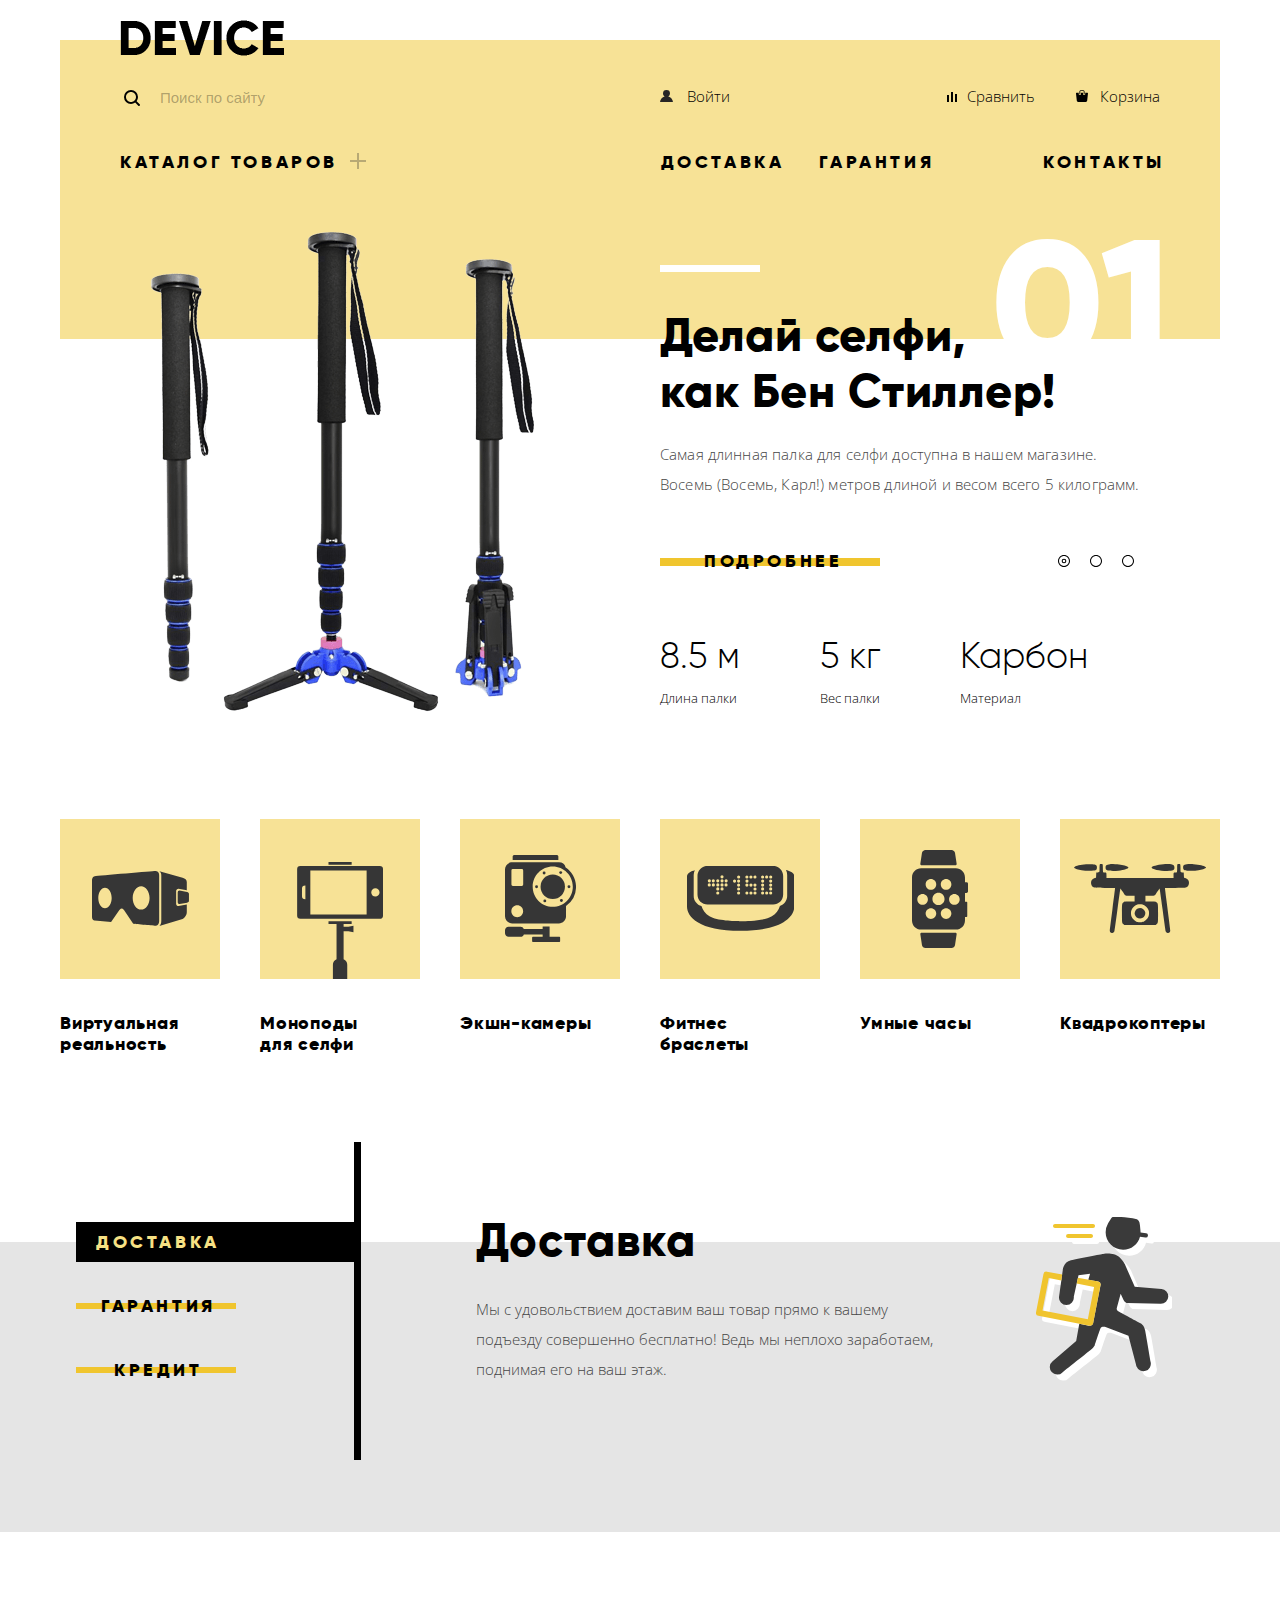
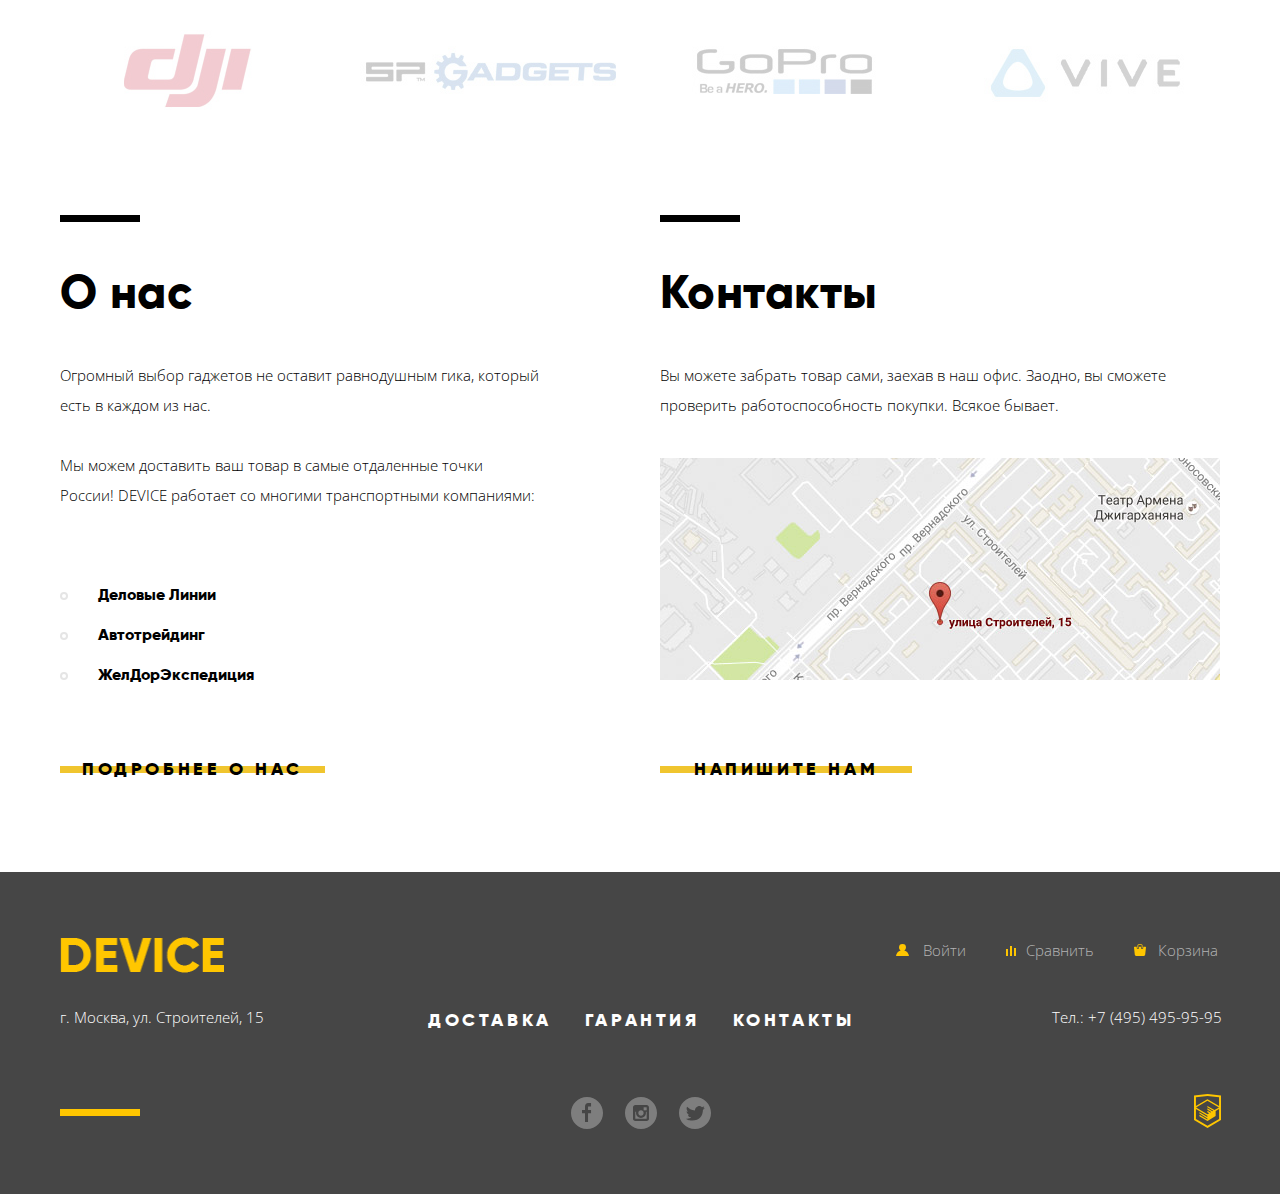
==== commit 77297363: "Финальная проверка #2" ====
--- a/index.html
+++ b/index.html
@@ -70,9 +70,9 @@
 				<section class="recomendation">
 					<h2 class="visually-hidden">Рекомендации</h2>
 					<div class="slider">
-						<input class="slider-radio" id="slide1" type="radio" name="slide-selector" checked>
-						<input class="slider-radio" id="slide2" type="radio" name="slide-selector">
-						<input class="slider-radio" id="slide3" type="radio" name="slide-selector">	
+						<input class="slider-radio slide1-slider-radio" id="slide1" type="radio" name="slide-selector" checked>
+						<input class="slider-radio slide2-slider-radio" id="slide2" type="radio" name="slide-selector">
+						<input class="slider-radio slide3-slider-radio" id="slide3" type="radio" name="slide-selector">	
 
 						<ul class="slider-list">
 							<li class="slider-item slide1">
@@ -249,9 +249,9 @@
 						
 						<div class="service-tabs-wrapper">
 
-							<input class="services-radio" id="delivery" type="radio" name="services" checked>
-							<input class="services-radio" id="guarantee" type="radio" name="services">
-							<input class="services-radio" id="credit" type="radio" name="services">
+							<input class="services-radio delivery-services-radio" id="delivery" type="radio" name="services" checked>
+							<input class="services-radio guarantee-services-radio" id="guarantee" type="radio" name="services">
+							<input class="services-radio credit-services-radio" id="credit" type="radio" name="services">
 
 							<div class="service-tabs-item">
 								<ul class="services-btn-list">
@@ -366,9 +366,9 @@
 							<p>Вы можете забрать товар сами, заехав в наш офис. Заодно, вы сможете проверить работоспособность покупки. Всякое бывает.</p>
 						</div>
 
-						<button class="map-btn js-map-btn" type="button"><img src="img/content/small-map.jpg" alt="Расположение офиса &#34;Девайс&#34; на карте: улица строителей, 15" width="560" height="222"></button>
-
-						<button class="btn write-us-btn js-write-us-btn" type="button"><span>Напишите нам</span></button>
+						<a class="map-btn js-map-btn" href="map.html" target="_blank"><img src="img/content/small-map.jpg" alt="Расположение офиса &#34;Девайс&#34; на карте: улица строителей, 15" width="560" height="222"></a>
+
+						<a class="btn write-us-btn js-write-us-btn" href="login.html" target="_blank"><span>Напишите нам</span></a>
 					</section>
 				</div>					
 			</div>
@@ -450,7 +450,7 @@
 					
 				<div class="form-row form-item">
 					<label for="lettet-text-field">Текст письма:</label>
-					<textarea id="lettet-text-field" name="text" required placeholder="В свободной форме"></textarea>
+					<textarea id="lettet-text-field" name="text" placeholder="В свободной форме"></textarea>
 				</div>
 					
 				<div class="form-row">
--- a/css/style.min.css
+++ b/css/style.min.css
@@ -1 +1 @@
-.header-menu-dropdown,body{font-family:'Open Sans',sans-serif}.header-upper-part,body{display:-webkit-box;display:-ms-flexbox}.goods-categories-title,.goods-price,.services-btn{word-wrap:break-word}.btn,.catalog-section-name,.footer-services-list,.header-menu-item,.pagination-btn,.services-btn,.sticker-new::before{text-transform:uppercase}.footer-item:nth-of-type(2),.form-item,.hovered-item,.slider-item-features-item,.write-us-form,body{-webkit-box-orient:vertical;-webkit-box-direction:normal}@font-face{font-family:Gilroy;font-weight:800;font-style:normal;src:local('Gilroy'),url(../fonts/gilroyextrabold.woff) format('woff'),url(../fonts/gilroyextrabold.woff2) format('woff2')}@font-face{font-family:Gilroy;font-weight:100;font-style:normal;src:local('Gilroy'),url(../fonts/gilroylight.woff) format('woff'),url(../fonts/gilroylight.woff2) format('woff2')}body,html{height:100%}*,::after,::before{-webkit-box-sizing:inherit;box-sizing:inherit}html{-webkit-box-sizing:border-box;box-sizing:border-box}body{font-size:15px;font-weight:100;line-height:30px;display:flex;flex-direction:column;min-width:1200px;color:#000;background-color:#fff;-ms-flex-direction:column}.main-content{-webkit-box-flex:1;-ms-flex:1 0 auto;flex:1 0 auto}.main-footer{-webkit-box-flex:0;-ms-flex:0 0 auto;flex:0 0 auto}img{max-width:100%;height:auto}a{text-decoration:none;color:inherit}.visually-hidden{position:absolute;overflow:hidden;clip:rect(0 0 0 0);width:1px;height:1px;margin:-1px;padding:0;border:0}.global-width{width:1200px;margin:auto;padding:0 20px}.heading-wrapper{width:1200px;margin:0 auto 40px;padding:0 80px}.main-header-wrapper{line-height:36px;position:relative;margin-top:40px;margin-bottom:60px;padding:0 60px 165px;background-color:#f7e296}.site-searching-btn,.site-searching-field{background-color:transparent;line-height:36px}.inner-page-header{margin-bottom:48px;padding-bottom:50px}.header-logo{margin-top:-20px;margin-bottom:10px}.header-upper-part{display:flex;margin-bottom:32px}.footer-services-list a:hover,.header-menu-dropdown a:hover,.logo:hover,a .footer-logo:hover{opacity:.6}.footer-services-list a:active,.header-menu-dropdown a:active,.header-user-navigation .log-out,.logo:active,a .footer-logo:active{opacity:.3}.site-searching-form{display:-webkit-box;display:-ms-flexbox;display:flex;-ms-flex-preferred-size:50%;flex-basis:50%}.site-searching-field{width:356px;padding-left:40px;border:none;border-bottom:2px solid transparent;background-image:url(../img/i/search.svg);background-repeat:no-repeat;background-position:4px 50%}.site-searching-field::-webkit-input-placeholder{color:rgba(0,0,0,.3)}.site-searching-field:-ms-input-placeholder{color:rgba(0,0,0,.3)}.site-searching-field::placeholder{color:rgba(0,0,0,.3)}.site-searching-field:hover::-webkit-input-placeholder{color:rgba(0,0,0,.6)}.site-searching-field:hover:-ms-input-placeholder{color:rgba(0,0,0,.6)}.site-searching-field:hover::placeholder{color:rgba(0,0,0,.6)}.site-searching-field:focus{border-bottom-color:#000;outline:0}.site-searching-field:focus::-webkit-input-placeholder{color:rgba(0,0,0,1)}.site-searching-field:focus:-ms-input-placeholder{color:rgba(0,0,0,1)}.site-searching-field:focus::placeholder{color:rgba(0,0,0,1)}.site-searching-btn{visibility:hidden;color:#000;border:2px solid #000;outline:0}.site-searching-field:focus+.site-searching-btn{visibility:visible}.site-searching-btn:focus,.site-searching-btn:hover{color:#fff;background-color:#000}.site-searching-btn:active{color:rgba(255,255,255,.3)}.header-user-navigation{display:-webkit-box;display:-ms-flexbox;display:flex;width:100%;margin:0;padding:0 0 0 20px;list-style:none;-ms-flex-preferred-size:50%;flex-basis:50%;-ms-flex-wrap:wrap;flex-wrap:wrap}.header-user-navigation li:nth-last-of-type(1){margin-left:41px}.header-user-navigation li:nth-last-of-type(2){margin-left:auto}.log-in::before,.user-profile::before{margin-right:14px;content:url(../img/i/user.svg)}.log-out{margin-left:20px}.compare::before{margin-right:10px;content:url(../img/i/compare.svg)}.basket::before{margin-right:12px;content:url(../img/i/cart.svg)}.header-user-navigation a:hover{color:rgba(0,0,0,.6)}.header-user-navigation a:active{color:rgba(0,0,0,.3)}.header-user-navigation a:hover::before{opacity:.8}.header-user-navigation a:active::before{opacity:.3}.header-menu{font-family:Gilroy,Arial,sans-serif;font-size:18px;font-weight:800;line-height:1.2;display:-webkit-box;display:-ms-flexbox;display:flex;margin:0;padding:0;list-style:none;-ms-flex-wrap:wrap;flex-wrap:wrap}.header-menu-item{letter-spacing:.2em}.header-menu-item:hover{color:rgba(0,0,0,.6)}.header-menu-item:active{color:rgba(0,0,0,.3)}.white-stripe::before{position:absolute;top:-42px;display:block;width:100px;height:7px;content:'';background-color:#fff}.catalog-btn{position:relative;padding-right:28px}.catalog-btn::after,.catalog-btn::before{position:absolute;top:40%;right:0;width:16px;height:2px;content:'';background-color:rgba(184,169,116,1)}.catalog-btn::after{-webkit-transform:rotate(90deg);-ms-transform:rotate(90deg);transform:rotate(90deg)}.catalog-btn:hover::after,.catalog-btn:hover::before{background-color:rgba(184,169,116,1)}.header-menu-dropdown{font-size:15px;font-weight:100;line-height:36px;position:absolute;z-index:1;right:0;left:0;display:-webkit-box;display:-ms-flexbox;display:flex;visibility:hidden;padding-top:23px;padding-bottom:35px;padding-left:60px;-webkit-transition:.5s;-o-transition:.5s;transition:.5s;letter-spacing:.01em;opacity:0;background-color:#f7e296}.page-title,.slider-num{font-family:Gilroy,Arial,sans-serif}.btn,.page-title,.slider-num{font-weight:800}.slider,.slider-list{position:relative}.breadcrumbs,.header-menu-dropdown ul,.slider-controls,.slider-list{padding:0;list-style:none}.header-menu li:hover>.header-menu-dropdown{visibility:visible;-webkit-transition:.5s;-o-transition:.5s;transition:.5s;opacity:1}.header-menu-dropdown:hover{visibility:visible}.header-menu-dropdown ul{margin:0 60px 0 0;max-width:200px}.header-menu>li:nth-last-of-type(1){margin-right:-5px;margin-left:109px}.header-menu>li:nth-last-of-type(2){margin-left:35px}.header-menu>li:nth-last-of-type(3){margin-left:auto}.page-title{font-size:47px;margin:0 0 26px;letter-spacing:.01em}.breadcrumbs{font-size:14px;line-height:36px;display:-webkit-box;display:-ms-flexbox;display:flex;margin:0;color:#000;-ms-flex-wrap:wrap;flex-wrap:wrap}.breadcrumbs li:nth-of-type(n+2){margin-left:16px}.breadcrumbs li:nth-of-type(n+2)::before{margin-right:19px;content:url(../img/i/nav-arrow.svg)}.breadcrumbs a,.breadcrumbs-current{color:rgba(0,0,0,.3)}.breadcrumbs a:hover{color:rgba(0,0,0,.6)}.breadcrumbs a:active{color:rgba(0,0,0,.1)}.recomendation{margin-bottom:35px}.slider-radio{visibility:hidden}.slider-list{min-height:550px;margin:-195px 0 0}.slider-item{font-size:0;display:none;width:100%}.slider-controls{position:absolute;top:147px;right:85px;display:-webkit-box;display:-ms-flexbox;display:flex;margin:0}.slider-controls li{margin-right:20px}.slider-controls li:last-of-type{margin-right:0}.slide-btn{cursor:pointer}.slide-btn::before{display:inline-block;width:12px;height:12px;content:'';background-image:url(../img/i/slider-button-empty.svg);background-repeat:no-repeat;background-size:100%}.goods-categories-item a::after,.goods-categories-item a::before{height:160px;content:'';width:160px}#slide1:checked~.slider-controls .slide1-btn::before,#slide2:checked~.slider-controls .slide2-btn::before,#slide3:checked~.slider-controls .slide3-btn::before{background-image:url(../img/i/slider-button.svg)}#slide1:checked~.slider-list .slide1,#slide2:checked~.slider-list .slide2,#slide3:checked~.slider-list .slide3{display:block}.slider-item-section{display:inline-block;width:50%;vertical-align:top}.slider-item-section:last-child{position:relative;padding:0 20px}.slide1-img{margin-top:-6px;margin-left:90px}.slide2-img{margin-top:6px;margin-left:120px}.slide3-img{margin-top:60px;margin-left:32px}.slider-num{font-size:179.2px;line-height:179.2px;position:absolute;top:-20px;right:48px;color:#fff}.btn,.feature-value,.slider-item-slogan{font-family:Gilroy,Arial,sans-serif;line-height:1.2}.btn,.btn span{position:relative}.slider-item-slogan{font-size:47px;font-weight:800;position:relative;margin-top:73px;margin-bottom:20px;letter-spacing:.01em}.slider-description{font-size:15px;margin-bottom:40px;letter-spacing:.01em;color:#464646}.btn:active,.goods-categories-item:active h3{color:rgba(0,0,0,.3)}.slide1 .slider-description{padding-right:55px}.btn{font-size:18px;display:inline-block;padding:12px 44px;letter-spacing:.2em;border:none;outline:0;background-color:transparent}.btn span{z-index:1}.btn::before{position:absolute;top:19px;right:0;bottom:19px;left:0;content:' ';-webkit-transition:all .5s;-o-transition:all .5s;transition:all .5s;background-color:#f0c52e}.btn:focus::before,.btn:hover::before{top:0;bottom:0;-webkit-transition:all .5s;-o-transition:all .5s;transition:all .5s}.more-information-btn{width:220px;margin-bottom:50px}.slider-item-features{display:-webkit-box;display:-ms-flexbox;display:flex;margin:0;padding:0;list-style:none;-ms-flex-wrap:wrap;flex-wrap:wrap}.slider-item-features-item{display:-webkit-box;display:-ms-flexbox;display:flex;flex-direction:column;margin-right:80px;letter-spacing:.01em;-ms-flex-direction:column}.slide3 .slider-item-features-item{margin-right:45px}.slider-item-features-item:last-child{margin-right:0}.feature-value{font-size:36px;margin-bottom:10px}.feature-name{font-size:13px;line-height:20px}.goods-categories-list,.services-btn{font-family:Gilroy,Arial,sans-serif;line-height:1.2;font-weight:800}.goods-categories-list{display:-webkit-box;display:-ms-flexbox;display:flex;margin:0;padding:0;list-style:none;-ms-flex-wrap:wrap;flex-wrap:wrap;-webkit-box-pack:justify;-ms-flex-pack:justify;justify-content:space-between}.goods-categories{margin-bottom:170px}.goods-categories-item{position:relative;width:160px;letter-spacing:.05em}.goods-categories-item a{display:block}.goods-categories-item:nth-child(1) a::before{background-image:url(../img/i/popular-1.svg)}.goods-categories-item:nth-child(2) a::before{background-image:url(../img/i/popular-2.svg)}.goods-categories-item:nth-child(3) a::before{background-image:url(../img/i/popular-3.svg)}.goods-categories-item:nth-child(4) a::before{background-image:url(../img/i/popular-4.svg)}.goods-categories-item:nth-child(5) a::before{background-image:url(../img/i/popular-5.svg)}.goods-categories-item:nth-child(6) a::before{background-image:url(../img/i/popular-6.svg)}.goods-categories-item a::before{display:block;margin-bottom:34px;cursor:pointer;background-color:rgba(240,197,46,.5);background-repeat:no-repeat;background-position:50% 50%}.logotypes-list,.service-tabs-wrapper{display:-webkit-box;display:-ms-flexbox}.goods-categories-item:nth-child(2) a::before{background-position:50% 100%}.goods-categories-item:hover a::before{background-color:rgba(240,197,46,1)}.goods-categories-item a::after{position:absolute;z-index:1;top:0;left:0;visibility:hidden;background-color:rgba(240,197,46,.7)}.goods-categories-item:active a::after{visibility:visible}.hovered-item,.services-radio{visibility:hidden}.service-tabs{position:relative;min-height:290px;margin-bottom:90px;background-color:#e5e5e5}.service-tabs-wrapper{display:flex;padding-top:50px;padding-bottom:50px}.service-tabs-item{margin-top:-70px}.services-description{color:#464646}.services-btn-list,.services-list{margin:0;padding:0;list-style:none}.services-btn-list{position:relative;width:285px;margin-top:-80px;margin-left:-23px;padding-top:80px;padding-bottom:70px;border-right:7px solid #000}.services-btn-item{margin-bottom:24px}.services-btn-item:last-of-type{margin-bottom:0}.services-btn{font-size:18px;position:relative;display:block;width:160px;min-height:40px;-webkit-transition:.5s;-o-transition:.5s;transition:.5s;letter-spacing:.2em;border:none;background:0 0}.services-btn span{line-height:40px;position:relative;z-index:1}.about-us h2,.contacts h2,.service-title{font-family:Gilroy,Arial,sans-serif;font-size:47px;line-height:1.2}.services-btn::before{position:absolute;top:17px;right:0;bottom:17px;left:0;content:' ';-webkit-transition:all .5s;-o-transition:all .5s;transition:all .5s;background-color:#f0c52e}.services-btn:hover::before{top:0;bottom:0;-webkit-transition:all .5s;-o-transition:all .5s;transition:all .5s}.delivery-btn{padding-left:20px}.guarantee-btn{padding-left:25px}.credit-btn{padding-left:38px}#credit:checked~.service-tabs-item .credit-btn,#delivery:checked~.service-tabs-item .delivery-btn,#guarantee:checked~.service-tabs-item .guarantee-btn{width:100%;color:#f7e184}#credit:checked~.service-tabs-item .credit-btn::before,#delivery:checked~.service-tabs-item .delivery-btn::before,#guarantee:checked~.service-tabs-item .guarantee-btn::before{top:0;bottom:0;background-color:#000}.services-btn:focus{color:#f7e184;outline:0}.services-list{position:relative;width:876px;padding-left:115px}.service-title{font-weight:800;margin:-10px 0 25px;letter-spacing:.02em}.services-item{display:none;padding-right:300px}#credit:checked~.service-tabs-item .services-credit,#delivery:checked~.service-tabs-item .services-delivering,#guarantee:checked~.service-tabs-item .services-guarantee{display:block;opacity:1}.services-delivering::after{position:absolute;top:5px;right:65px;content:url(../img/i/delivery.svg)}.services-guarantee::after{position:absolute;top:-20px;right:45px;content:url(../img/i/warranty.svg)}.services-credit::after{position:absolute;top:-20px;right:70px;content:url(../img/i/credit.svg)}.about-us h2,.contacts h2{font-weight:800;letter-spacing:.01em}.catalog-section-name,.fellows{font-size:16px;font-family:Gilroy,Arial,sans-serif;font-weight:800}.logotypes-list{display:flex;margin:0 0 94px;padding:0;list-style:none;-webkit-box-pack:justify;-ms-flex-pack:justify;justify-content:space-between}.logotypes-item img{opacity:.2}.logotypes-item img:hover{opacity:1}.information-section-wrapper{display:-webkit-box;display:-ms-flexbox;display:flex;margin-bottom:80px}.information-section-wrapper h2::before{position:absolute;top:-10px;display:block;width:80px;height:7px;content:'';background-color:#000}.filters-heading-wrapper::before,.filters::before{top:0;right:100%;left:-1000%;content:'';bottom:0}.about-us,.contacts{position:relative;width:50%}.about-us{padding-right:100px}.information-section-description p:nth-of-type(n+2){margin-top:30px}.about-us-description{margin-bottom:65px}.fellows{line-height:40px;margin:0 0 52px;padding:0;list-style:none}.fellows li::before{display:inline-block;width:8px;height:8px;margin-right:30px;content:'';border:2px solid #e5e5e5;border-radius:50%}.about-us-btn{padding-right:22px;padding-left:22px}.contacts{padding-left:20px}.contacts-description{margin-bottom:38px}.map-btn{width:560px;height:222px;margin-bottom:67px;padding:0;cursor:pointer;border:none}.write-us-btn{padding-right:34px;padding-left:34px}.catalog-wrapper{overflow:hidden}.catalog-wrapper-container{display:-webkit-box;display:-ms-flexbox;display:flex}.filters{position:relative;width:330px;padding-left:60px;background-color:#eee}.filters::before{position:absolute;background-color:#eee}.catalog-section-name{line-height:70px;margin:0;letter-spacing:.2em}.filters-heading-wrapper{position:relative;margin-bottom:83px;background-color:#dbdbdb}.filters-heading-wrapper::before{position:absolute;background-color:#dbdbdb}.filters-form{padding-right:67px}.filters-form fieldset{margin:0;padding:0;border:none}.filters-form legend{font-family:Gilroy,Arial,sans-serif;font-size:18px;font-weight:800;line-height:1.2;position:relative;width:100%;padding-top:13px;border-top:2px solid #000}.filters-form .filters-cost-field{min-height:90px;margin-top:-15px;margin-bottom:50px}.filters-cost-field legend{margin-bottom:36px}.filters-form .filters-color-field{margin-bottom:44px}.filters-color-field legend{margin-bottom:20px}.filters-color-field label{position:relative;padding-left:38px}.filters-color-field label::before{position:absolute;top:-5px;left:-1px;content:url(../img/i/checkbox-off.svg)}.filters-color-field input:checked+label::before{content:url(../img/i/checkbox-on.svg)}.filters-color-field input:checked+label:active::before{content:url(../img/i/checkbox-off.svg)}.filters-color-field input:not(:checked)+label:active::before{content:url(../img/i/checkbox-on.svg)}.filters-form .filters-bluetooth-field{margin-top:-15px;margin-bottom:28px}.filters-bluetooth-field legend{margin-bottom:20px}.filters-bluetooth-field label{position:relative;padding-left:38px}.filters-bluetooth-field label::before{position:absolute;top:-5px;left:-1px;content:url(../img/i/radio-off.svg)}.filters-bluetooth-field label:hover::before,.filters-color-field label:hover::before{opacity:.6}.filters-bluetooth-field input:checked+label::before{content:url(../img/i/radio-on.svg)}.filters-form ul{font-size:14px;line-height:40px;margin:0;padding:0;list-style:none}.filters-btn{padding-right:40px;padding-left:40px}.range{position:relative;width:200px;height:2px;background-color:#dbdbdb}.range-button{position:absolute;top:-10px;height:22px;cursor:pointer;background-image:url(../img/i/filter-button.svg);background-repeat:no-repeat}.range-a::after,.range-b::after{font-weight:100;line-height:22.27px;top:20px;position:absolute;font-size:14px;color:rgba(0,0,0,.2);font-family:Gilroy,Arial,sans-serif}.range-button:active{-webkit-transform:scale(1.08);-ms-transform:scale(1.08);transform:scale(1.08)}.range-a{left:-10px;width:50px}.range-b{left:103px;width:70px}.range-a::after{left:5px;content:'От 0'}.range-b::after{left:-20px;content:'до 5000'}.goods-sorting::before,.green-stripe{content:''}.green-stripe{position:absolute;display:block;width:110px;height:2px;background-color:#91c92f}.goods{-webkit-box-flex:1;-ms-flex-positive:1;flex-grow:1;width:832px;padding-left:72px}.goods-sorting{position:relative;display:-webkit-box;display:-ms-flexbox;display:flex;margin-bottom:69px;background-color:#ebebeb;-ms-flex-wrap:wrap;flex-wrap:wrap;-webkit-box-align:stretch;-ms-flex-align:stretch;align-items:stretch}.goods-sorting form,.word-sorter-list{display:-webkit-box;display:-ms-flexbox}.goods-sorting::before{position:absolute;top:0;right:-1000%;bottom:0;left:-72px;background-color:#ebebeb}.goods-sorting ul{margin:0;padding:0;list-style:none}.goods-sorting .catalog-section-name{position:relative;margin-right:55px}.goods-sorting form{position:relative;display:flex;-ms-flex-wrap:wrap;flex-wrap:wrap;-webkit-box-flex:1;-ms-flex-positive:1;flex-grow:1;-webkit-box-pack:justify;-ms-flex-pack:justify;justify-content:space-between;-webkit-box-align:center;-ms-flex-align:center;align-items:center}.word-sorter-list{font-size:14px;font-weight:400;line-height:18px;display:flex}.goods-list,.triangle-sorter-list{display:-webkit-box;display:-ms-flexbox}.word-sorter-item:nth-of-type(n+2){margin-left:30px}.word-sorter-list label{opacity:.3}.word-sorter-list label:hover{opacity:.6}.word-sorter-list :checked+label,.word-sorter-list label:active{opacity:1}.triangle-sorter-list{display:flex;-ms-flex-wrap:wrap;flex-wrap:wrap}.sorting-triangle{display:inline-block;opacity:.2;border:10px solid #000;border-right-width:5px;border-right-color:transparent;border-left-width:5px;border-left-color:transparent}.triangle-sorter-item:last-of-type{margin-left:20px}.triangle-sorter-item:first-of-type .sorting-triangle{border-top-width:0}.triangle-sorter-item:last-of-type .sorting-triangle{border-bottom-width:0}.sorting-triangle:hover{opacity:.4}.sorting-triangle:active,.triangle-sorter-item :checked+label{opacity:1}.goods-list{display:flex;margin:0;padding:0;list-style:none;-ms-flex-wrap:wrap;flex-wrap:wrap}.goods-info,.hovered-item{display:-webkit-box;display:-ms-flexbox}.goods-item{margin-bottom:50px}.goods-item:nth-of-type(2n){margin-left:auto}.goods-img{position:relative;margin-bottom:25px}.sticker-new::before{font-family:Gilroy,Arial,sans-serif;font-size:14px;font-weight:800;line-height:14px;position:absolute;top:29px;right:27px;width:60px;height:60px;padding:22px 0;content:'New';text-align:center;letter-spacing:.05em;color:rgba(0,0,0,.2);border:2px solid rgba(0,0,0,.1);border-radius:50%}.hovered-item{position:absolute;top:0;display:flex;flex-direction:column;width:360px;height:380px;background-color:rgba(238,238,238,.7);-ms-flex-direction:column;-webkit-box-align:center;-ms-flex-align:center;align-items:center;-webkit-box-pack:center;-ms-flex-pack:center;justify-content:center}.add-to-basket{width:200px;margin-top:40px;padding-right:0;padding-left:0}.add-to-basket::before{-webkit-transition:none;-o-transition:none;transition:none}.goods-img:hover .hovered-item{visibility:visible}.add-to-compare{font-size:13px;line-height:36px;opacity:.5;border:none;outline:0;background:0 0}.add-to-compare:focus,.add-to-compare:hover{opacity:1}.add-to-compare:active{opacity:.2}.goods-info{font-family:Gilroy,Arial,sans-serif;display:flex;-webkit-box-pack:justify;-ms-flex-pack:justify;justify-content:space-between}.goods-navigation,.pagination-list{display:-webkit-box;display:-ms-flexbox}.goods-title{font-size:18px;font-weight:800;line-height:1.2;max-width:260px;margin:0;letter-spacing:.01em}.goods-navigation,.goods-price{font-size:16px;line-height:1.2}.goods-price{font-weight:100;max-width:80px}.footer-services-list,.goods-navigation,.modal-write-us{font-family:Gilroy,Arial,sans-serif;font-weight:800}.goods-navigation{display:flex;margin-top:-10px;margin-bottom:75px;letter-spacing:.2em;background-color:#ebebeb;-ms-flex-wrap:wrap;flex-wrap:wrap;-webkit-box-pack:justify;-ms-flex-pack:justify;justify-content:space-between}.pagination-btn{line-height:70px;padding-right:30px;padding-left:30px}.next-page:hover,.prev-page:hover{background-color:#d9d9d9}.next-page:active,.prev-page:active{opacity:.3;background-color:#d9d9d9}.pagination-list{display:flex;margin:0 0 0 10px;padding:0;list-style:none;-ms-flex-wrap:wrap;flex-wrap:wrap;-webkit-box-align:center;-ms-flex-align:center;align-items:center}.pagination-item:not(.pagination-item-current){opacity:.3}.pagination-item:not(.pagination-item-current):hover{opacity:.6}.pagination-item:not(.pagination-item-current):active{opacity:1}.pagination-item:nth-of-type(n+2){margin-left:30px}.pagination-item-current{cursor:default;opacity:1}.main-footer{color:#fff;background-color:#464646}.main-footer-wrapper{display:-webkit-box;display:-ms-flexbox;display:flex;padding-top:65px;padding-bottom:57px}.footer-logo{margin-bottom:20px}.footer-address{font-style:normal}.footer-address::after{position:absolute;display:block;width:80px;height:7px;margin-top:77px;content:'';background-color:#ffc600}.footer-item:nth-of-type(1){width:300px;margin-right:68px}.footer-item:nth-of-type(2){display:-webkit-box;display:-ms-flexbox;display:flex;flex-direction:column;margin-top:73px;margin-right:42px;-ms-flex-direction:column;-webkit-box-align:center;-ms-flex-align:center;align-items:center}.footer-services-list{font-size:18px;line-height:1.2;display:-webkit-box;display:-ms-flexbox;display:flex;margin:0 0 65px;padding:0;list-style:none;letter-spacing:.2em;-ms-flex-wrap:wrap;flex-wrap:wrap}.footer-services-item{margin-right:33px}.footer-services-item:last-child{margin-right:0}.social-icons-list{font-size:0;margin:0;padding:0;list-style:none}.social-icons-item{display:inline-block}.social-icons-item:nth-of-type(n+2){margin-left:22px}.social-icon{display:block;width:32px;height:32px;opacity:.3}.modal-map,.modal-write-us{position:fixed;z-index:10;right:0;width:960px;top:0;left:0}.social-icon:hover{opacity:.6}.social-icon:active{opacity:.1}.fb-icon{background-image:url(../img/i/fb.svg)}.inst-icon{background-image:url(../img/i/inst.svg)}.tw-icon{background-image:url(../img/i/twitter.svg)}.footer-user-navigation{display:-webkit-box;display:-ms-flexbox;display:flex;margin:-2px 0 37px;padding:0;list-style:none;-ms-flex-wrap:wrap;flex-wrap:wrap}.footer-user-navigation li{margin-right:40px}.log-in-footer::before{margin-right:14px;content:url(../img/i/user-footer.svg)}.compare-footer::before{margin-right:10px;content:url(../img/i/compare-footer.svg)}.basket-footer::before{margin-right:12px;content:url(../img/i/cart-footer.svg)}.footer-user-navigation li:last-child{margin-right:0}.footer-user-navigation a{color:rgba(255,255,255,.6)}.footer-user-navigation a:hover{color:rgba(255,255,255,1)}.footer-user-navigation a:active{color:rgba(255,255,255,.3)}.footer-user-navigation a::before{opacity:1}.footer-user-navigation a:hover::before{opacity:.6}.footer-user-navigation a:active::before{opacity:.3}.footer-phone-number{margin-right:-4px;margin-bottom:62px;text-align:right}.footer-phone-number a{opacity:1}.footer-phone-number a:hover{opacity:.7}.footer-phone-number a:active{opacity:.3}.academy-logo-container{margin-right:-3px;text-align:right}.academy-logo:hover{opacity:.6}.academy-logo:active{opacity:.3}.modal-write-us{font-size:18px;line-height:18px;display:none;min-height:553px;margin:50px auto;padding:99px 100px 90px;background-color:#fff;-webkit-box-shadow:30px 0 50px -30px #000,-30px 0 50px -30px #000,0 20px 50px -30px #000;box-shadow:30px 0 50px -30px #000,-30px 0 50px -30px #000,0 20px 50px -30px #000}.form-row:first-of-type,.write-us-form{display:-webkit-box;display:-ms-flexbox}.write-us-form{display:flex;flex-direction:column;-ms-flex-direction:column}.write-us-form label{margin-right:auto;margin-bottom:13px}.form-row:first-of-type{display:flex;margin-bottom:39px;-webkit-box-pack:justify;-ms-flex-pack:justify;justify-content:space-between}.form-row:nth-of-type(2){margin-bottom:35px}.form-row:first-of-type .form-item:first-of-type{margin-right:40px}.form-item{display:-webkit-box;display:-ms-flexbox;display:flex;flex-direction:column;-ms-flex-direction:column;-webkit-box-flex:1;-ms-flex-positive:1;flex-grow:1}.modal-write-us input[type=email],.modal-write-us input[type=text]{padding:13px 16px}.modal-write-us textarea{max-width:100%;height:156px;padding:17px 22px}.modal-write-us input,.modal-write-us textarea{font-size:14px;line-height:18px;border:3px solid transparent;background-color:#f2f2f2}.modal-write-us input::-webkit-input-placeholder,.modal-write-us textarea::-webkit-input-placeholder{color:rgba(0,0,0,.4)}.modal-write-us input:-ms-input-placeholder,.modal-write-us textarea:-ms-input-placeholder{color:rgba(0,0,0,.4)}.modal-write-us input::placeholder,.modal-write-us textarea::placeholder{color:rgba(0,0,0,.4)}.modal-write-us input:hover,.modal-write-us textarea:hover{background-color:#eaeaea}.modal-write-us input:focus,.modal-write-us textarea:focus{border:3px solid #f7e296;outline:0;background-color:transparent}.modal-write-us input:invalid:not(:focus):not(:placeholder-shown),.modal-write-us textarea:invalid:not(:focus):not(:placeholder-shown){background-color:#f6dada}.modal-map{display:none;height:559px;margin:50px auto;-webkit-box-shadow:30px 0 50px -30px #000,-30px 0 50px -30px #000,0 20px 50px -30px #000;box-shadow:30px 0 50px -30px #000,-30px 0 50px -30px #000,0 20px 50px -30px #000}.map-img{position:absolute;top:0;left:0}.modal-real-map{position:absolute;z-index:1;border:0}.modal-close{position:absolute;z-index:2;top:22px;right:22px;width:55px;height:55px;margin:0;padding:0;cursor:pointer;opacity:.5;border:none;background-color:transparent;background-image:url(../img/i/modal-close.svg);background-repeat:no-repeat;background-position:0 0}.modal-close:hover{opacity:1}.modal-close:active{opacity:.3;outline:0}.modal-show{display:block}+.header-upper-part,body{display:-webkit-box;display:-ms-flexbox}.goods-categories-title,.goods-price,.services-btn{word-wrap:break-word}.btn,.catalog-section-name,.footer-services-list,.header-menu-item,.pagination-btn,.services-btn,.sticker-new::before{text-transform:uppercase}.footer-item:nth-of-type(2),.form-item,.hovered-item,.slider-item-features-item,.write-us-form,body{-webkit-box-orient:vertical;-webkit-box-direction:normal}@font-face{font-family:Gilroy;font-weight:800;font-style:normal;src:local('Gilroy'),url(../fonts/gilroyextrabold.woff) format('woff'),url(../fonts/gilroyextrabold.woff2) format('woff2')}@font-face{font-family:Gilroy;font-weight:100;font-style:normal;src:local('Gilroy'),url(../fonts/gilroylight.woff) format('woff'),url(../fonts/gilroylight.woff2) format('woff2')}body,html{height:100%}*,::after,::before{-webkit-box-sizing:inherit;box-sizing:inherit}html{-webkit-box-sizing:border-box;box-sizing:border-box}body{font-family:'Open Sans',sans-serif;font-size:15px;font-weight:100;line-height:30px;display:flex;flex-direction:column;min-width:1200px;color:#000;background-color:#fff;-ms-flex-direction:column}.main-content{-webkit-box-flex:1;-ms-flex:1 0 auto;flex:1 0 auto}.main-footer{-webkit-box-flex:0;-ms-flex:0 0 auto;flex:0 0 auto}img{max-width:100%;height:auto}a{text-decoration:none;color:inherit}.visually-hidden{position:absolute;overflow:hidden;clip:rect(0 0 0 0);width:1px;height:1px;margin:-1px;padding:0;border:0}.global-width{width:1200px;margin:auto;padding:0 20px}.heading-wrapper{width:1200px;margin:0 auto 40px;padding:0 80px}.main-header-wrapper{line-height:36px;position:relative;margin-top:40px;margin-bottom:60px;padding:0 60px 165px;background-color:#f7e296}.site-searching-btn,.site-searching-field{line-height:36px;background-color:transparent}.inner-page-header{margin-bottom:48px;padding-bottom:50px}.header-logo{margin-top:-20px;margin-bottom:10px}.header-upper-part{display:flex;margin-bottom:32px}.footer-services-list a:hover,.header-menu-dropdown a:hover,.logo:hover,a .footer-logo:hover{opacity:.6}.footer-services-list a:active,.header-menu-dropdown a:active,.header-user-navigation .log-out,.logo:active,a .footer-logo:active{opacity:.3}.site-searching-form{display:-webkit-box;display:-ms-flexbox;display:flex;-ms-flex-preferred-size:50%;flex-basis:50%}.site-searching-field{width:356px;padding-left:40px;border:none;border-bottom:2px solid transparent;background-image:url(../img/i/search.svg);background-repeat:no-repeat;background-position:4px 50%}.site-searching-field::-webkit-input-placeholder{color:rgba(0,0,0,.3)}.site-searching-field:-ms-input-placeholder{color:rgba(0,0,0,.3)}.site-searching-field::placeholder{color:rgba(0,0,0,.3)}.site-searching-field:hover::-webkit-input-placeholder{color:rgba(0,0,0,.6)}.site-searching-field:hover:-ms-input-placeholder{color:rgba(0,0,0,.6)}.site-searching-field:hover::placeholder{color:rgba(0,0,0,.6)}.site-searching-field:focus{border-bottom-color:#000;outline:0}.site-searching-field:focus::-webkit-input-placeholder{color:rgba(0,0,0,1)}.site-searching-field:focus:-ms-input-placeholder{color:rgba(0,0,0,1)}.site-searching-field:focus::placeholder{color:rgba(0,0,0,1)}.site-searching-btn{visibility:hidden;color:#000;border:2px solid #000;outline:0}.site-searching-field:focus+.site-searching-btn{visibility:visible}.site-searching-btn:focus,.site-searching-btn:hover{color:#fff;background-color:#000}.site-searching-btn:active{visibility:visible;color:rgba(255,255,255,.3)}.header-user-navigation{display:-webkit-box;display:-ms-flexbox;display:flex;width:100%;margin:0;padding:0 0 0 20px;list-style:none;-ms-flex-preferred-size:50%;flex-basis:50%;-ms-flex-wrap:wrap;flex-wrap:wrap}.header-menu,.header-menu-dropdown{display:-webkit-box;display:-ms-flexbox}.header-user-navigation li:nth-last-of-type(1){margin-left:41px}.header-user-navigation li:nth-last-of-type(2){margin-left:auto}.log-in::before,.user-profile::before{margin-right:14px;content:url(../img/i/user.svg)}.log-out{margin-left:20px}.compare::before{margin-right:10px;content:url(../img/i/compare.svg)}.basket::before{margin-right:12px;content:url(../img/i/cart.svg)}.header-user-navigation a:hover{color:rgba(0,0,0,.6)}.header-user-navigation a:active{color:rgba(0,0,0,.3)}.header-user-navigation a:hover::before{opacity:.8}.header-user-navigation a:active::before{opacity:.3}.header-menu{font-family:Gilroy,Arial,sans-serif;font-size:18px;font-weight:800;line-height:1.2;display:flex;margin:0;padding:0;list-style:none;-ms-flex-wrap:wrap;flex-wrap:wrap}.header-menu-item{letter-spacing:.2em}.header-menu-item:hover{color:rgba(0,0,0,.6)}.header-menu-item:active{color:rgba(0,0,0,.3)}.white-stripe::before{position:absolute;top:-42px;display:block;width:100px;height:7px;content:'';background-color:#fff}.catalog-btn{position:relative;padding-right:28px}.catalog-btn::after,.catalog-btn::before{position:absolute;top:40%;right:0;width:16px;height:2px;content:'';background-color:rgba(184,169,116,1)}.catalog-btn::after{-webkit-transform:rotate(90deg);-ms-transform:rotate(90deg);transform:rotate(90deg)}.catalog-btn:hover::after,.catalog-btn:hover::before{background-color:rgba(184,169,116,1)}.header-menu-dropdown{font-family:'Open Sans',sans-serif;font-size:15px;font-weight:100;line-height:36px;position:absolute;z-index:1;right:0;left:0;display:flex;visibility:hidden;padding-top:23px;padding-bottom:35px;padding-left:60px;-webkit-transition:.5s;-o-transition:.5s;transition:.5s;letter-spacing:.01em;opacity:0;background-color:#f7e296}.page-title,.slider-num{font-family:Gilroy,Arial,sans-serif}.btn,.page-title,.slider-num{font-weight:800}.slider,.slider-list{position:relative}.breadcrumbs,.header-menu-dropdown ul,.slider-controls,.slider-list{padding:0;list-style:none}.header-menu li:hover>.header-menu-dropdown{visibility:visible;-webkit-transition:.5s;-o-transition:.5s;transition:.5s;opacity:1}.header-menu-dropdown:hover{visibility:visible}.header-menu-dropdown ul{margin:0 60px 0 0;max-width:200px}.header-menu>li:nth-last-of-type(1){margin-right:-5px;margin-left:109px}.header-menu>li:nth-last-of-type(2){margin-left:35px}.header-menu>li:nth-last-of-type(3){margin-left:auto}.page-title{font-size:47px;margin:0 0 26px;letter-spacing:.01em}.breadcrumbs{font-size:14px;line-height:36px;display:-webkit-box;display:-ms-flexbox;display:flex;margin:0;color:#000;-ms-flex-wrap:wrap;flex-wrap:wrap}.breadcrumbs li:nth-of-type(n+2){margin-left:16px}.breadcrumbs li:nth-of-type(n+2)::before{margin-right:19px;content:url(../img/i/nav-arrow.svg)}.breadcrumbs a,.breadcrumbs-current{color:rgba(0,0,0,.3)}.breadcrumbs a:hover{color:rgba(0,0,0,.6)}.breadcrumbs a:active{color:rgba(0,0,0,.1)}.recomendation{margin-bottom:35px}.slider-radio{visibility:hidden}.slider-list{min-height:550px;margin:-195px 0 0}.slider-item{font-size:0;display:none;width:100%}.slider-controls{position:absolute;top:145px;right:86px;display:-webkit-box;display:-ms-flexbox;display:flex;margin:0}.slider-controls li{margin-right:20px}.slider-controls li:last-of-type{margin-right:0}.slide-btn{cursor:pointer}.slide-btn::before{display:inline-block;vertical-align:middle;width:12px;height:12px;content:'';background-image:url(../img/i/slider-button-empty.svg);background-repeat:no-repeat;background-size:100%}.goods-categories-item a::after,.goods-categories-item a::before{height:160px;content:'';width:160px}.slide1-slider-radio:checked~.slider-controls .slide1-btn::before,.slide2-slider-radio:checked~.slider-controls .slide2-btn::before,.slide3-slider-radio:checked~.slider-controls .slide3-btn::before{background-image:url(../img/i/slider-button.svg)}.slide1-slider-radio:checked~.slider-list .slide1,.slide2-slider-radio:checked~.slider-list .slide2,.slide3-slider-radio:checked~.slider-list .slide3{display:block}.slider-item-section{display:inline-block;width:50%;vertical-align:top}.btn,.fellows li::before,.social-icons-item,.sorting-triangle{vertical-align:middle}.slider-item-section:last-child{position:relative;padding:0 20px}.slide1-img{margin-top:-6px;margin-left:90px}.slide2-img{margin-top:6px;margin-left:120px}.slide3-img{margin-top:60px;margin-left:32px}.slider-num{font-size:179.2px;line-height:179.2px;position:absolute;top:-20px;right:48px;color:#fff}.btn,.feature-value,.slider-item-slogan{font-family:Gilroy,Arial,sans-serif;line-height:1.2}.btn,.btn span{position:relative}.slider-item-slogan{font-size:47px;font-weight:800;position:relative;margin-top:73px;margin-bottom:20px;letter-spacing:.01em}.slider-description{font-size:15px;margin-bottom:40px;letter-spacing:.01em;color:#464646}.btn:active,.goods-categories-item:active h3{color:rgba(0,0,0,.3)}.slide1 .slider-description{padding-right:55px}.btn{font-size:18px;display:inline-block;padding:12px 44px;letter-spacing:.2em;border:none;outline:0;background-color:transparent}.btn span{z-index:1}.btn::before{position:absolute;top:19px;right:0;bottom:19px;left:0;content:' ';-webkit-transition:all .5s;-o-transition:all .5s;transition:all .5s;background-color:#f0c52e}.btn:focus::before,.btn:hover::before{top:0;bottom:0;-webkit-transition:all .5s;-o-transition:all .5s;transition:all .5s}.more-information-btn{width:220px;margin-bottom:50px}.slider-item-features{display:-webkit-box;display:-ms-flexbox;display:flex;margin:0;padding:0;list-style:none;-ms-flex-wrap:wrap;flex-wrap:wrap}.slider-item-features-item{display:-webkit-box;display:-ms-flexbox;display:flex;flex-direction:column;margin-right:80px;letter-spacing:.01em;-ms-flex-direction:column}.slide3 .slider-item-features-item{margin-right:45px}.slider-item-features-item:last-child{margin-right:0}.feature-value{font-size:36px;margin-bottom:10px}.feature-name{font-size:13px;line-height:20px}.goods-categories-list,.services-btn{font-family:Gilroy,Arial,sans-serif;line-height:1.2;font-weight:800}.goods-categories-list{display:-webkit-box;display:-ms-flexbox;display:flex;margin:0;padding:0;list-style:none;-ms-flex-wrap:wrap;flex-wrap:wrap;-webkit-box-pack:justify;-ms-flex-pack:justify;justify-content:space-between}.goods-categories{margin-bottom:170px}.goods-categories-item{position:relative;width:160px;letter-spacing:.05em}.goods-categories-item a{display:block}.goods-categories-item:nth-child(1) a::before{background-image:url(../img/i/popular-1.svg)}.goods-categories-item:nth-child(2) a::before{background-image:url(../img/i/popular-2.svg)}.goods-categories-item:nth-child(3) a::before{background-image:url(../img/i/popular-3.svg)}.goods-categories-item:nth-child(4) a::before{background-image:url(../img/i/popular-4.svg)}.goods-categories-item:nth-child(5) a::before{background-image:url(../img/i/popular-5.svg)}.goods-categories-item:nth-child(6) a::before{background-image:url(../img/i/popular-6.svg)}.goods-categories-item a::before{display:block;margin-bottom:34px;cursor:pointer;background-color:rgba(240,197,46,.5);background-repeat:no-repeat;background-position:50% 50%}.logotypes-list,.service-tabs-wrapper{display:-webkit-box;display:-ms-flexbox}.goods-categories-item:nth-child(2) a::before{background-position:50% 100%}.goods-categories-item:hover a::before{background-color:rgba(240,197,46,1)}.goods-categories-item a::after{position:absolute;z-index:1;top:0;left:0;visibility:hidden;background-color:rgba(240,197,46,.7)}.goods-categories-item:active a::after{visibility:visible}.hovered-item,.services-radio{visibility:hidden}.service-tabs{position:relative;min-height:290px;margin-bottom:90px;background-color:#e5e5e5}.service-tabs-wrapper{display:flex;padding-top:50px;padding-bottom:50px}.service-tabs-item{margin-top:-70px}.services-description{color:#464646}.services-btn-list,.services-list{margin:0;padding:0;list-style:none}.services-btn-list{position:relative;width:285px;margin-top:-80px;margin-left:-23px;padding-top:80px;padding-bottom:70px;border-right:7px solid #000}.services-btn-item{margin-bottom:24px}.services-btn-item:last-of-type{margin-bottom:0}.services-btn{font-size:18px;position:relative;display:block;width:160px;min-height:40px;-webkit-transition:.5s;-o-transition:.5s;transition:.5s;letter-spacing:.2em;border:none;background:0 0}.credit-services-radio:checked~.service-tabs-item .credit-btn,.delivery-services-radio:checked~.service-tabs-item .delivery-btn,.guarantee-services-radio:checked~.service-tabs-item .guarantee-btn,.services-btn:active{width:100%;color:#f7e184}.services-btn span{line-height:40px;position:relative;z-index:1}.about-us h2,.contacts h2,.service-title{font-family:Gilroy,Arial,sans-serif;font-size:47px;line-height:1.2}.services-btn::before{position:absolute;top:17px;right:0;bottom:17px;left:0;content:' ';-webkit-transition:all .5s;-o-transition:all .5s;transition:all .5s;background-color:#f0c52e}.credit-services-radio:checked~.service-tabs-item .credit-btn::before,.delivery-services-radio:checked~.service-tabs-item .delivery-btn::before,.guarantee-services-radio:checked~.service-tabs-item .guarantee-btn::before,.services-btn:active::before{top:0;bottom:0;background-color:#000}.services-btn:hover::before{top:0;bottom:0;-webkit-transition:all .5s;-o-transition:all .5s;transition:all .5s}.delivery-btn{padding-left:20px}.guarantee-btn{padding-left:25px}.credit-btn{padding-left:38px}.services-btn:focus{color:#f7e184;outline:0}.services-list{position:relative;width:876px;padding-left:115px}.service-title{font-weight:800;margin:-10px 0 25px;letter-spacing:.02em}.services-item{display:none;padding-right:300px}.credit-services-radio:checked~.service-tabs-item .services-credit,.delivery-services-radio:checked~.service-tabs-item .services-delivering,.guarantee-services-radio:checked~.service-tabs-item .services-guarantee{display:block;opacity:1}.services-delivering::after{position:absolute;top:5px;right:65px;content:url(../img/i/delivery.svg)}.services-guarantee::after{position:absolute;top:-20px;right:45px;content:url(../img/i/warranty.svg)}.services-credit::after{position:absolute;top:-20px;right:70px;content:url(../img/i/credit.svg)}.about-us h2,.contacts h2{font-weight:800;letter-spacing:.01em}.catalog-section-name,.fellows{font-size:16px;font-family:Gilroy,Arial,sans-serif;font-weight:800}.logotypes-list{display:flex;margin:0 0 94px;padding:0;list-style:none;-webkit-box-pack:justify;-ms-flex-pack:justify;justify-content:space-between}.logotypes-item img{opacity:.2}.logotypes-item img:hover{opacity:1}.information-section-wrapper{display:-webkit-box;display:-ms-flexbox;display:flex;margin-bottom:80px}.information-section-wrapper h2::before{position:absolute;top:-10px;display:block;width:80px;height:7px;content:'';background-color:#000}.filters-heading-wrapper::before,.filters::before{top:0;right:100%;left:-1000%;content:'';bottom:0}.about-us,.contacts{position:relative;width:50%}.about-us{padding-right:100px}.information-section-description p:nth-of-type(n+2){margin-top:30px}.about-us-description{margin-bottom:65px}.fellows{line-height:40px;margin:0 0 52px;padding:0;list-style:none}.fellows li::before{display:inline-block;width:8px;height:8px;margin-right:30px;content:'';border:2px solid #e5e5e5;border-radius:50%}.about-us-btn{padding-right:22px;padding-left:22px}.contacts{padding-left:20px}.contacts-description{margin-bottom:38px}.map-btn{display:block;width:560px;height:222px;margin-bottom:67px;padding:0;cursor:pointer;border:none}.write-us-btn{padding-right:34px;padding-left:34px}.catalog-wrapper{overflow:hidden}.catalog-wrapper-container{display:-webkit-box;display:-ms-flexbox;display:flex}.filters{position:relative;width:330px;padding-left:60px;background-color:#eee}.filters::before{position:absolute;background-color:#eee}.catalog-section-name{line-height:70px;margin:0;letter-spacing:.2em}.filters-heading-wrapper{position:relative;margin-bottom:83px;background-color:#dbdbdb}.filters-heading-wrapper::before{position:absolute;background-color:#dbdbdb}.filters-form{padding-right:67px}.filters-form fieldset{margin:0;padding:0;border:none}.filters-form legend{font-family:Gilroy,Arial,sans-serif;font-size:18px;font-weight:800;line-height:1.2;position:relative;width:100%;padding-top:13px;border-top:2px solid #000}.filters-form .filters-cost-field{min-height:90px;margin-top:-15px;margin-bottom:50px}.filters-cost-field legend{margin-bottom:36px}.filters-form .filters-color-field{margin-bottom:44px}.filters-color-field legend{margin-bottom:20px}.filters-color-field label{position:relative;padding-left:38px}.filters-color-field label::before{position:absolute;top:-5px;left:-1px;content:url(../img/i/checkbox-off.svg)}.filters-color-field input:checked+label::before{content:url(../img/i/checkbox-on.svg)}.filters-color-field input:checked+label:active::before{content:url(../img/i/checkbox-off.svg)}.filters-color-field input:not(:checked)+label:active::before{content:url(../img/i/checkbox-on.svg)}.filters-form .filters-bluetooth-field{margin-top:-15px;margin-bottom:28px}.filters-bluetooth-field legend{margin-bottom:20px}.filters-bluetooth-field label{position:relative;padding-left:38px}.filters-bluetooth-field label::before{position:absolute;top:-5px;left:-1px;content:url(../img/i/radio-off.svg)}.filters-bluetooth-field label:hover::before,.filters-color-field label:hover::before{opacity:.6}.filters-bluetooth-field input:checked+label::before{content:url(../img/i/radio-on.svg)}.filters-form ul{font-size:14px;line-height:40px;margin:0;padding:0;list-style:none}.filters-btn{padding-right:40px;padding-left:40px}.range{position:relative;width:200px;height:2px;background-color:#dbdbdb}.range-button{position:absolute;top:-10px;height:22px;cursor:pointer;background-image:url(../img/i/filter-button.svg);background-repeat:no-repeat}.range-a::after,.range-b::after{font-weight:100;line-height:22.27px;top:20px;position:absolute;font-size:14px;color:rgba(0,0,0,.2);font-family:Gilroy,Arial,sans-serif}.range-button:active{-webkit-transform:scale(1.08);-ms-transform:scale(1.08);transform:scale(1.08)}.range-a{left:-10px;width:50px}.range-b{left:103px;width:70px}.range-a::after{left:5px;content:'От 0'}.range-b::after{left:-20px;content:'до 5000'}.goods-sorting::before,.green-stripe{content:''}.green-stripe{position:absolute;display:block;width:110px;height:2px;background-color:#91c92f}.goods{-webkit-box-flex:1;-ms-flex-positive:1;flex-grow:1;width:832px;padding-left:72px}.goods-sorting{position:relative;display:-webkit-box;display:-ms-flexbox;display:flex;margin-bottom:69px;background-color:#ebebeb;-ms-flex-wrap:wrap;flex-wrap:wrap;-webkit-box-align:stretch;-ms-flex-align:stretch;align-items:stretch}.goods-sorting form,.word-sorter-list{display:-webkit-box;display:-ms-flexbox}.goods-sorting::before{position:absolute;top:0;right:-1000%;bottom:0;left:-72px;background-color:#ebebeb}.goods-sorting ul{margin:0;padding:0;list-style:none}.goods-sorting .catalog-section-name{position:relative;margin-right:55px}.goods-sorting form{position:relative;display:flex;-ms-flex-wrap:wrap;flex-wrap:wrap;-webkit-box-flex:1;-ms-flex-positive:1;flex-grow:1;-webkit-box-pack:justify;-ms-flex-pack:justify;justify-content:space-between;-webkit-box-align:center;-ms-flex-align:center;align-items:center}.word-sorter-list{font-size:14px;font-weight:400;line-height:18px;display:flex}.goods-list,.triangle-sorter-list{display:-webkit-box;display:-ms-flexbox}.word-sorter-item:nth-of-type(n+2){margin-left:30px}.word-sorter-list label{opacity:.3}.word-sorter-list label:hover{opacity:.6}.word-sorter-list :checked+label,.word-sorter-list label:active{opacity:1}.triangle-sorter-list{display:flex;-ms-flex-wrap:wrap;flex-wrap:wrap}.sorting-triangle{display:inline-block;opacity:.2;border:10px solid #000;border-right-width:5px;border-right-color:transparent;border-left-width:5px;border-left-color:transparent}.triangle-sorter-item:last-of-type{margin-left:20px}.triangle-sorter-item:first-of-type .sorting-triangle{border-top-width:0}.triangle-sorter-item:last-of-type .sorting-triangle{border-bottom-width:0}.sorting-triangle:hover{opacity:.4}.sorting-triangle:active,.triangle-sorter-item :checked+label{opacity:1}.goods-list{display:flex;margin:0;padding:0;list-style:none;-ms-flex-wrap:wrap;flex-wrap:wrap}.goods-info,.hovered-item{display:-webkit-box;display:-ms-flexbox}.goods-item{margin-bottom:50px}.goods-item:nth-of-type(2n){margin-left:auto}.goods-img{position:relative;margin-bottom:25px}.sticker-new::before{font-family:Gilroy,Arial,sans-serif;font-size:14px;font-weight:800;line-height:14px;position:absolute;top:29px;right:27px;width:60px;height:60px;padding:22px 0;content:'New';text-align:center;letter-spacing:.05em;color:rgba(0,0,0,.2);border:2px solid rgba(0,0,0,.1);border-radius:50%}.hovered-item{position:absolute;top:0;display:flex;flex-direction:column;width:360px;height:380px;background-color:rgba(238,238,238,.7);-ms-flex-direction:column;-webkit-box-align:center;-ms-flex-align:center;align-items:center;-webkit-box-pack:center;-ms-flex-pack:center;justify-content:center}.add-to-basket{width:200px;margin-top:40px;padding-right:0;padding-left:0}.add-to-basket::before{-webkit-transition:none;-o-transition:none;transition:none}.goods-img:hover .hovered-item{visibility:visible}.add-to-compare{font-size:13px;line-height:36px;opacity:.5;border:none;outline:0;background:0 0}.add-to-compare:focus,.add-to-compare:hover{opacity:1}.add-to-compare:active{opacity:.2}.goods-info{font-family:Gilroy,Arial,sans-serif;display:flex;-webkit-box-pack:justify;-ms-flex-pack:justify;justify-content:space-between}.goods-navigation,.pagination-list{display:-webkit-box;display:-ms-flexbox}.goods-title{font-size:18px;font-weight:800;line-height:1.2;max-width:260px;margin:0;letter-spacing:.01em}.goods-navigation,.goods-price{font-size:16px;line-height:1.2}.goods-price{font-weight:100;max-width:80px}.footer-services-list,.goods-navigation,.modal-write-us{font-family:Gilroy,Arial,sans-serif;font-weight:800}.goods-navigation{display:flex;margin-top:-10px;margin-bottom:75px;letter-spacing:.2em;background-color:#ebebeb;-ms-flex-wrap:wrap;flex-wrap:wrap;-webkit-box-pack:justify;-ms-flex-pack:justify;justify-content:space-between}.pagination-btn{line-height:70px;padding-right:30px;padding-left:30px}.next-page:hover,.prev-page:hover{background-color:#d9d9d9}.next-page:active,.prev-page:active{opacity:.3;background-color:#d9d9d9}.pagination-list{display:flex;margin:0 0 0 10px;padding:0;list-style:none;-ms-flex-wrap:wrap;flex-wrap:wrap;-webkit-box-align:center;-ms-flex-align:center;align-items:center}.pagination-item:not(.pagination-item-current){opacity:.3}.pagination-item:not(.pagination-item-current):hover{opacity:.6}.pagination-item:not(.pagination-item-current):active{opacity:1}.pagination-item:nth-of-type(n+2){margin-left:30px}.pagination-item-current{cursor:default;opacity:1}.main-footer{color:#fff;background-color:#464646}.main-footer-wrapper{display:-webkit-box;display:-ms-flexbox;display:flex;padding-top:65px;padding-bottom:57px}.footer-logo{margin-bottom:20px}.footer-address{font-style:normal}.footer-address::after{position:absolute;display:block;width:80px;height:7px;margin-top:77px;content:'';background-color:#ffc600}.footer-item:nth-of-type(1){width:300px;margin-right:68px}.footer-item:nth-of-type(2){display:-webkit-box;display:-ms-flexbox;display:flex;flex-direction:column;margin-top:73px;margin-right:42px;-ms-flex-direction:column;-webkit-box-align:center;-ms-flex-align:center;align-items:center}.footer-services-list{font-size:18px;line-height:1.2;display:-webkit-box;display:-ms-flexbox;display:flex;margin:0 0 65px;padding:0;list-style:none;letter-spacing:.2em;-ms-flex-wrap:wrap;flex-wrap:wrap}.footer-services-item{margin-right:33px}.footer-services-item:last-child{margin-right:0}.social-icons-list{font-size:0;margin:0;padding:0;list-style:none}.social-icons-item{display:inline-block}.social-icons-item:nth-of-type(n+2){margin-left:22px}.social-icon{display:block;width:32px;height:32px;opacity:.3}.modal-map,.modal-write-us{position:fixed;z-index:10;right:0;width:960px;top:0;left:0}.social-icon:hover{opacity:.6}.social-icon:active{opacity:.1}.fb-icon{background-image:url(../img/i/fb.svg)}.inst-icon{background-image:url(../img/i/inst.svg)}.tw-icon{background-image:url(../img/i/twitter.svg)}.footer-user-navigation{display:-webkit-box;display:-ms-flexbox;display:flex;margin:-2px 0 37px;padding:0;list-style:none;-ms-flex-wrap:wrap;flex-wrap:wrap}.footer-user-navigation li{margin-right:40px}.log-in-footer::before{margin-right:14px;content:url(../img/i/user-footer.svg)}.compare-footer::before{margin-right:10px;content:url(../img/i/compare-footer.svg)}.basket-footer::before{margin-right:12px;content:url(../img/i/cart-footer.svg)}.footer-user-navigation li:last-child{margin-right:0}.footer-user-navigation a{color:rgba(255,255,255,.6)}.footer-user-navigation a:hover{color:rgba(255,255,255,1)}.footer-user-navigation a:active{color:rgba(255,255,255,.3)}.footer-user-navigation a::before{opacity:1}.footer-user-navigation a:hover::before{opacity:.6}.footer-user-navigation a:active::before{opacity:.3}.footer-phone-number{margin-right:-4px;margin-bottom:62px;text-align:right}.footer-phone-number a{opacity:1}.footer-phone-number a:hover{opacity:.7}.footer-phone-number a:active{opacity:.3}.academy-logo-container{margin-right:-3px;text-align:right}.academy-logo:hover{opacity:.6}.academy-logo:active{opacity:.3}.modal-write-us{font-size:18px;line-height:18px;display:none;min-height:553px;margin:50px auto;padding:99px 100px 90px;background-color:#fff;-webkit-box-shadow:30px 0 50px -30px #000,-30px 0 50px -30px #000,0 20px 50px -30px #000;box-shadow:30px 0 50px -30px #000,-30px 0 50px -30px #000,0 20px 50px -30px #000}.form-row:first-of-type,.write-us-form{display:-webkit-box;display:-ms-flexbox}.write-us-form{display:flex;flex-direction:column;-ms-flex-direction:column}.write-us-form label{margin-right:auto;margin-bottom:13px}.form-row:first-of-type{display:flex;margin-bottom:39px;-webkit-box-pack:justify;-ms-flex-pack:justify;justify-content:space-between}.form-row:nth-of-type(2){margin-bottom:35px}.form-row:first-of-type .form-item:first-of-type{margin-right:40px}.form-item{display:-webkit-box;display:-ms-flexbox;display:flex;flex-direction:column;-ms-flex-direction:column;-webkit-box-flex:1;-ms-flex-positive:1;flex-grow:1}.modal-write-us input[type=email],.modal-write-us input[type=text]{padding:13px 16px}.modal-write-us textarea{max-width:100%;height:156px;padding:17px 22px}.modal-write-us input,.modal-write-us textarea{font-size:14px;line-height:18px;border:3px solid transparent;background-color:#f2f2f2}.modal-write-us input::-webkit-input-placeholder,.modal-write-us textarea::-webkit-input-placeholder{color:rgba(0,0,0,.4)}.modal-write-us input:-ms-input-placeholder,.modal-write-us textarea:-ms-input-placeholder{color:rgba(0,0,0,.4)}.modal-write-us input::placeholder,.modal-write-us textarea::placeholder{color:rgba(0,0,0,.4)}.modal-write-us input:hover,.modal-write-us textarea:hover{background-color:#eaeaea}.modal-write-us input:focus,.modal-write-us textarea:focus{border:3px solid #f7e296;outline:0;background-color:transparent}.modal-write-us input:invalid:not(:focus),.modal-write-us textarea:invalid:not(:focus){background-color:#f6dada}.modal-map{display:none;height:559px;margin:50px auto;-webkit-box-shadow:30px 0 50px -30px #000,-30px 0 50px -30px #000,0 20px 50px -30px #000;box-shadow:30px 0 50px -30px #000,-30px 0 50px -30px #000,0 20px 50px -30px #000}.map-img{position:absolute;top:0;left:0}.modal-real-map{position:absolute;z-index:1;border:0}.modal-close{position:absolute;z-index:2;top:22px;right:22px;width:55px;height:55px;margin:0;padding:0;cursor:pointer;opacity:.5;border:none;background-color:transparent;background-image:url(../img/i/modal-close.svg);background-repeat:no-repeat;background-position:0 0}.modal-close:hover{opacity:1}.modal-close:active{opacity:.3;outline:0}@keyframes bounce{0%{transform:translateY(-2000px)}70%{transform:translateY(30px)}90%{transform:translateY(-10px)}100%{transform:translateY(0)}}.modal-show{display:block;animation:bounce .6s}